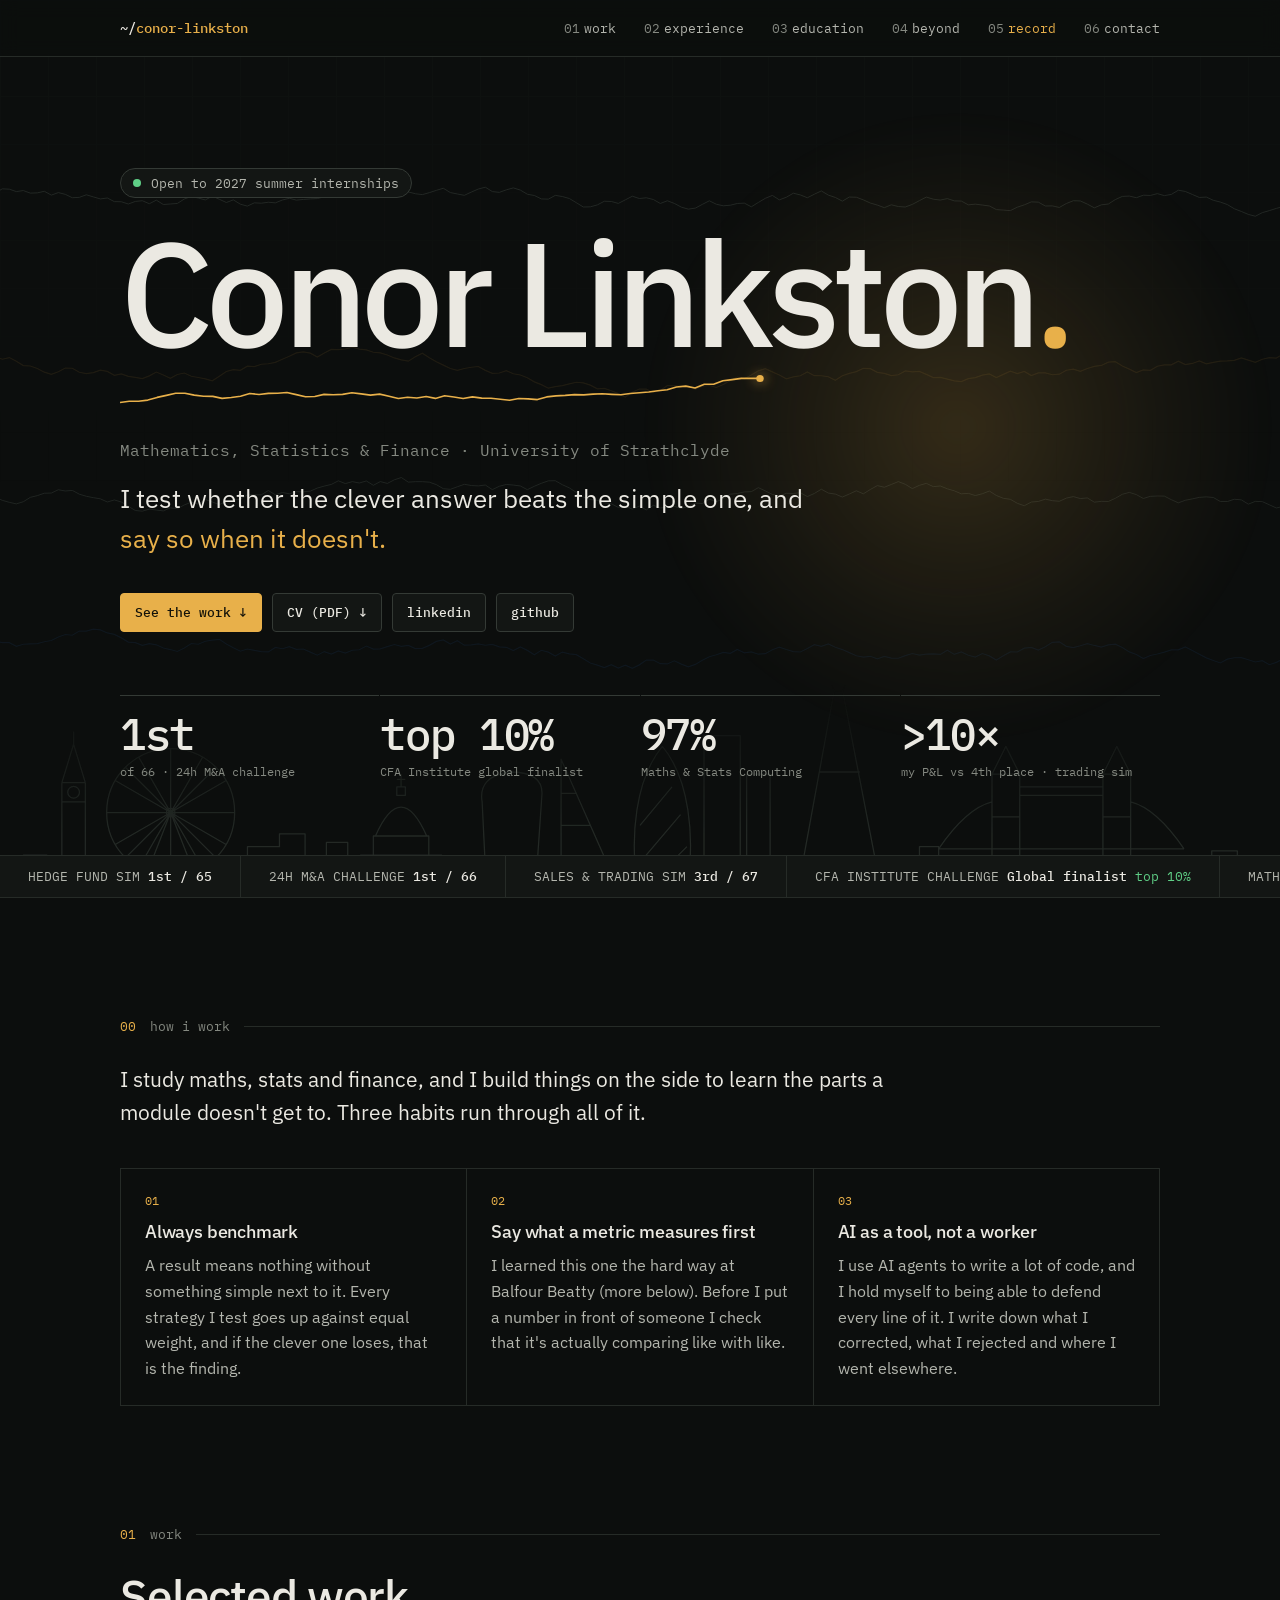
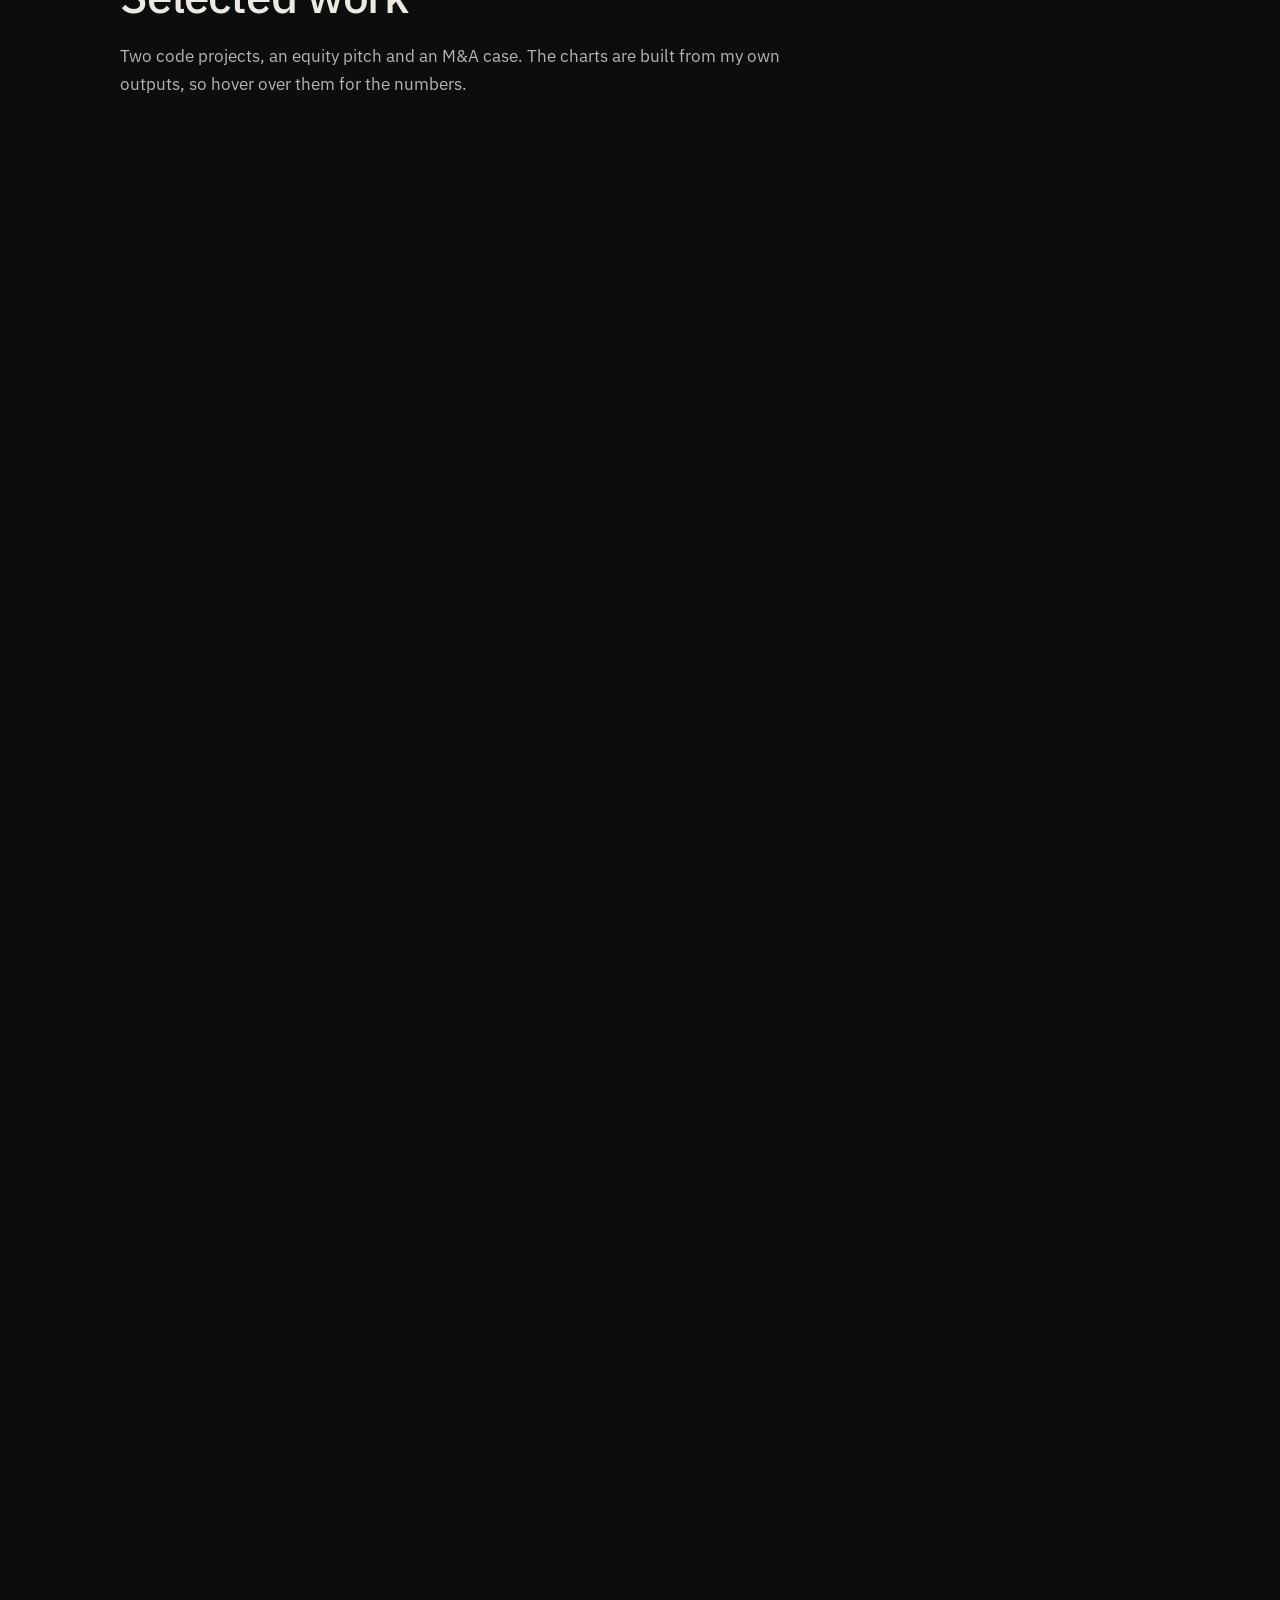
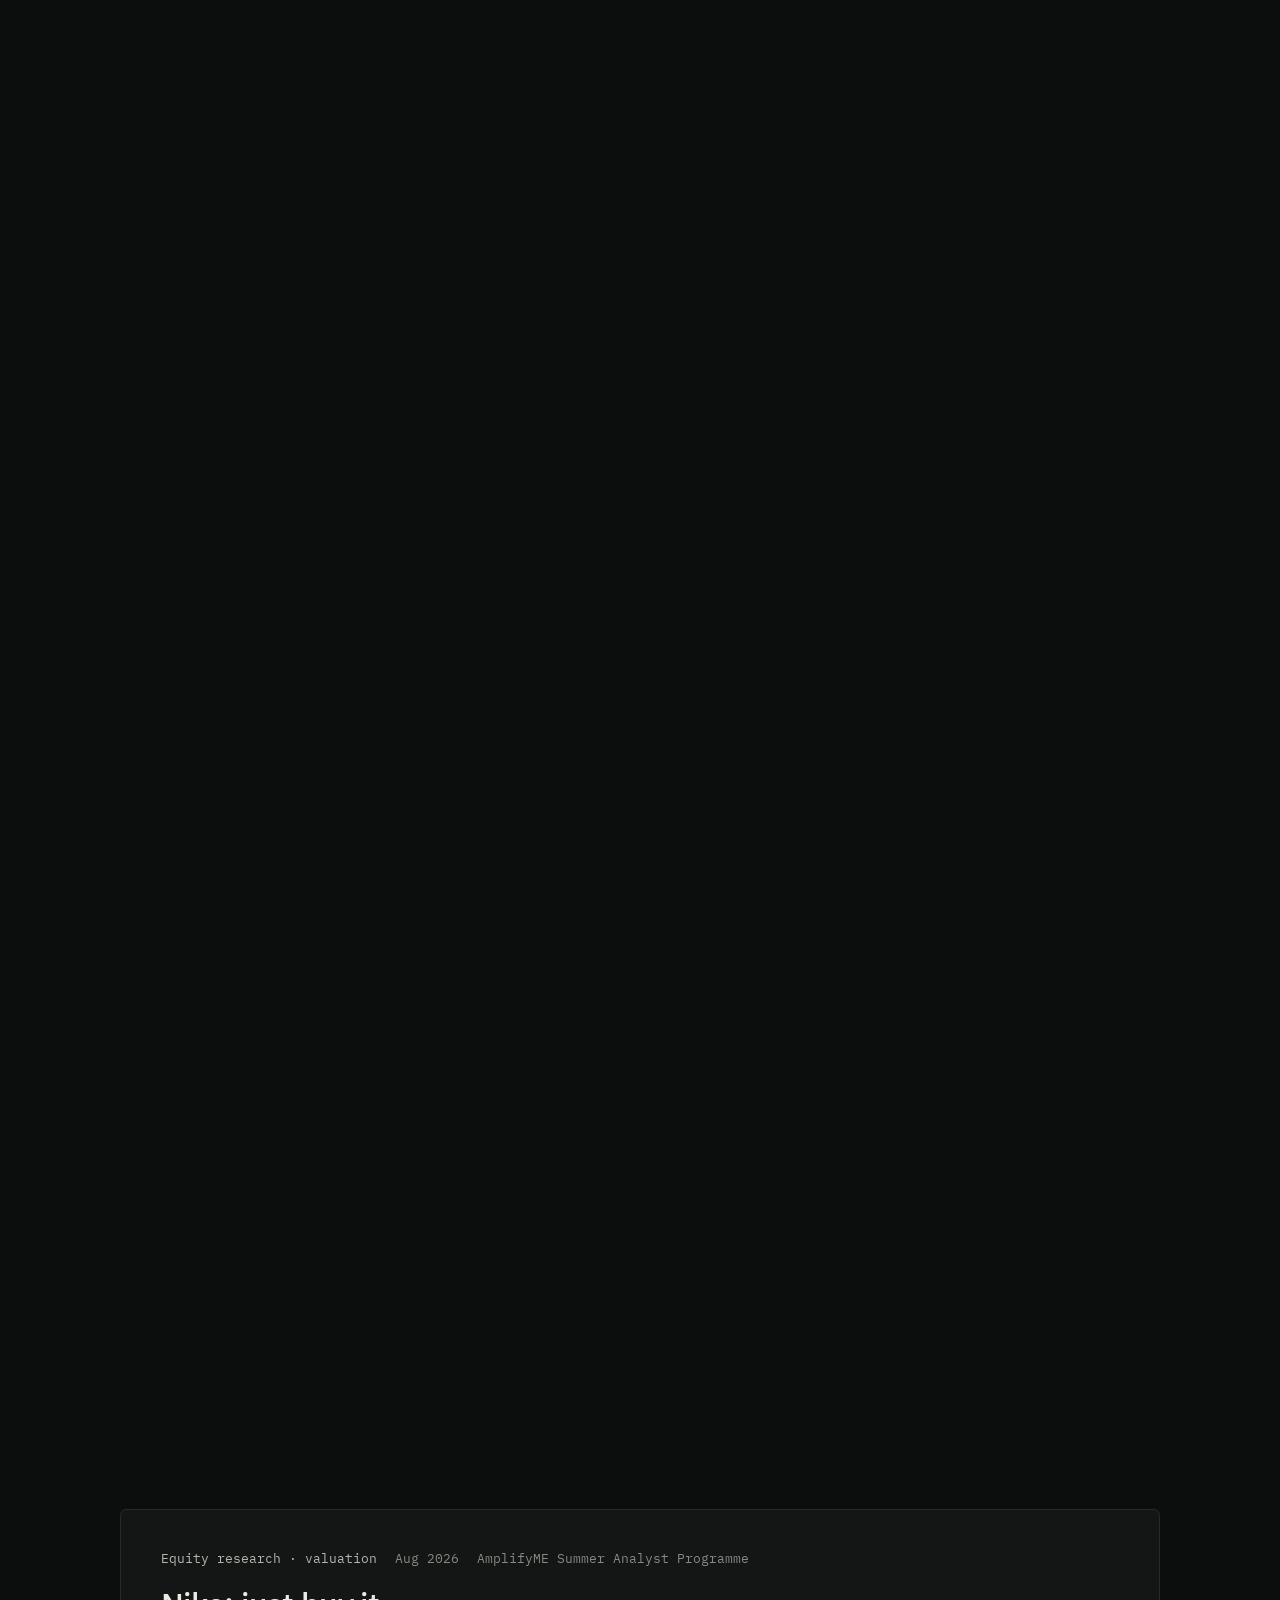
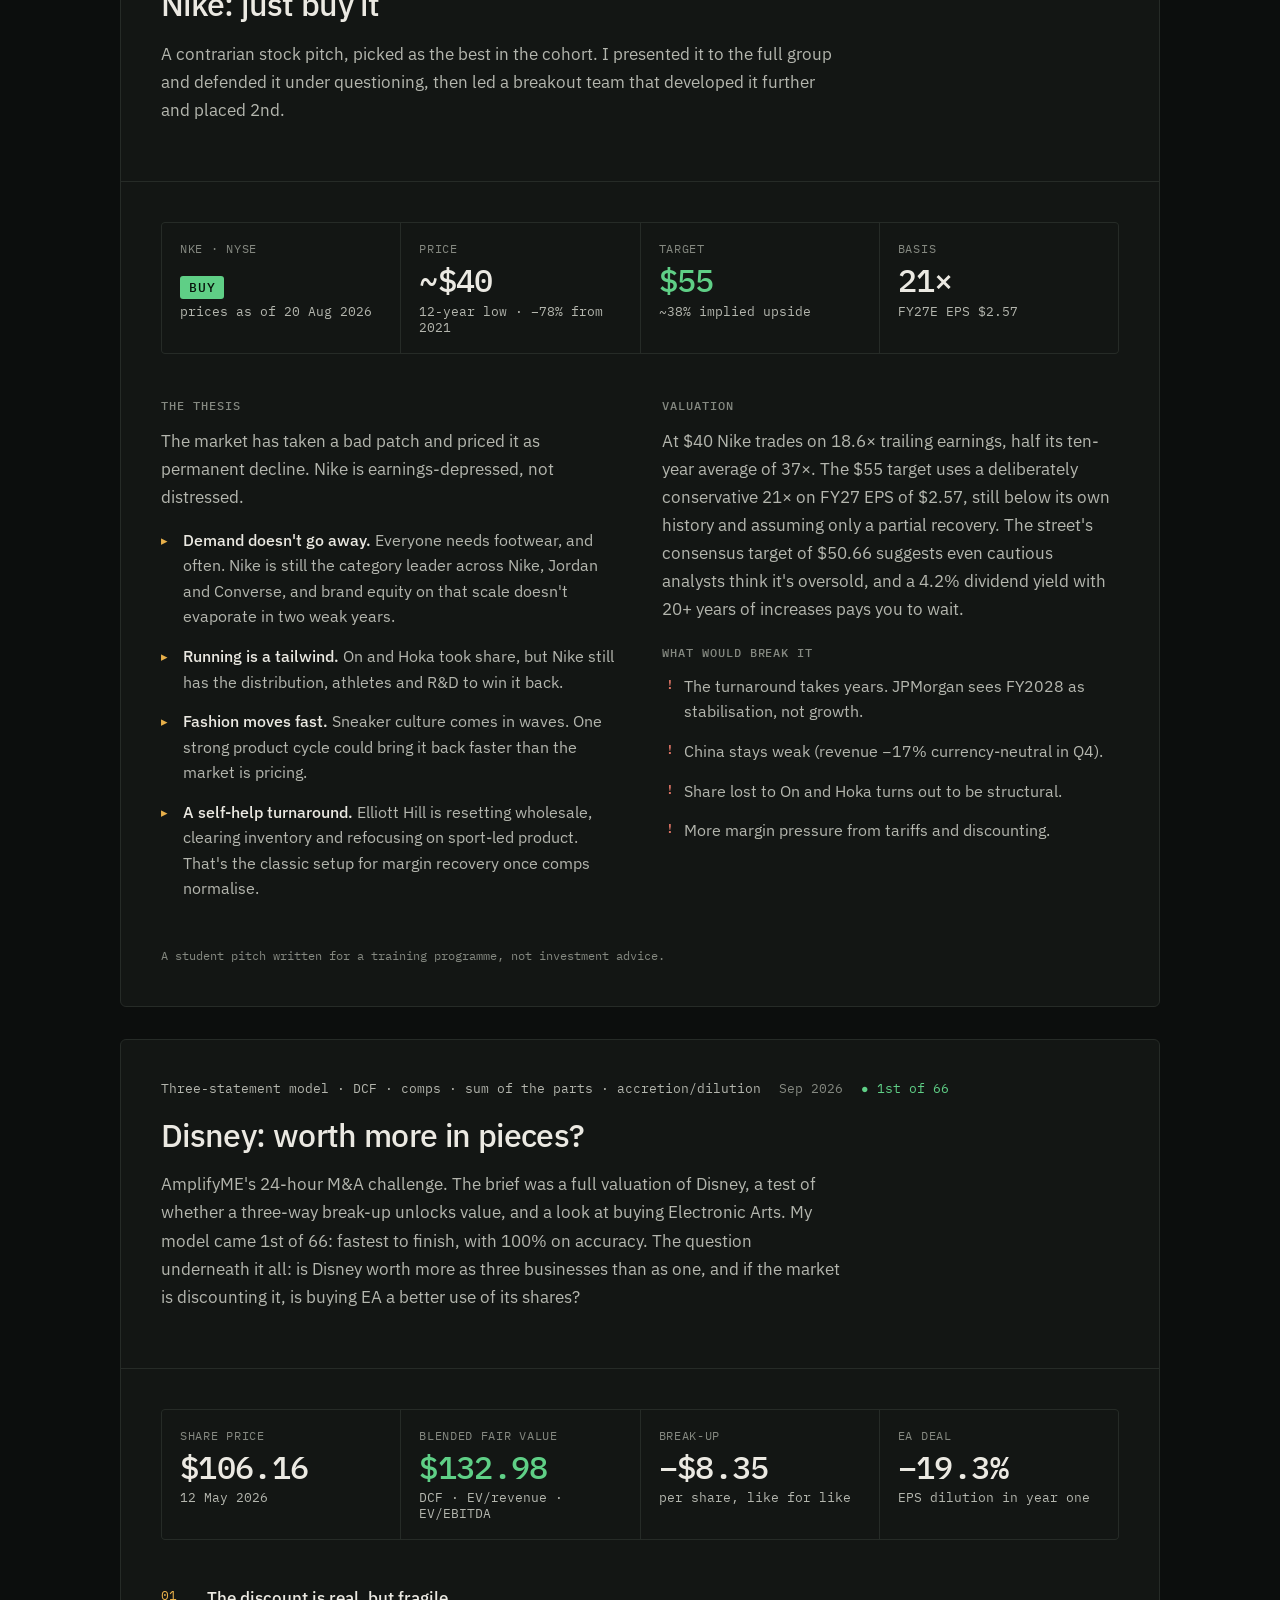
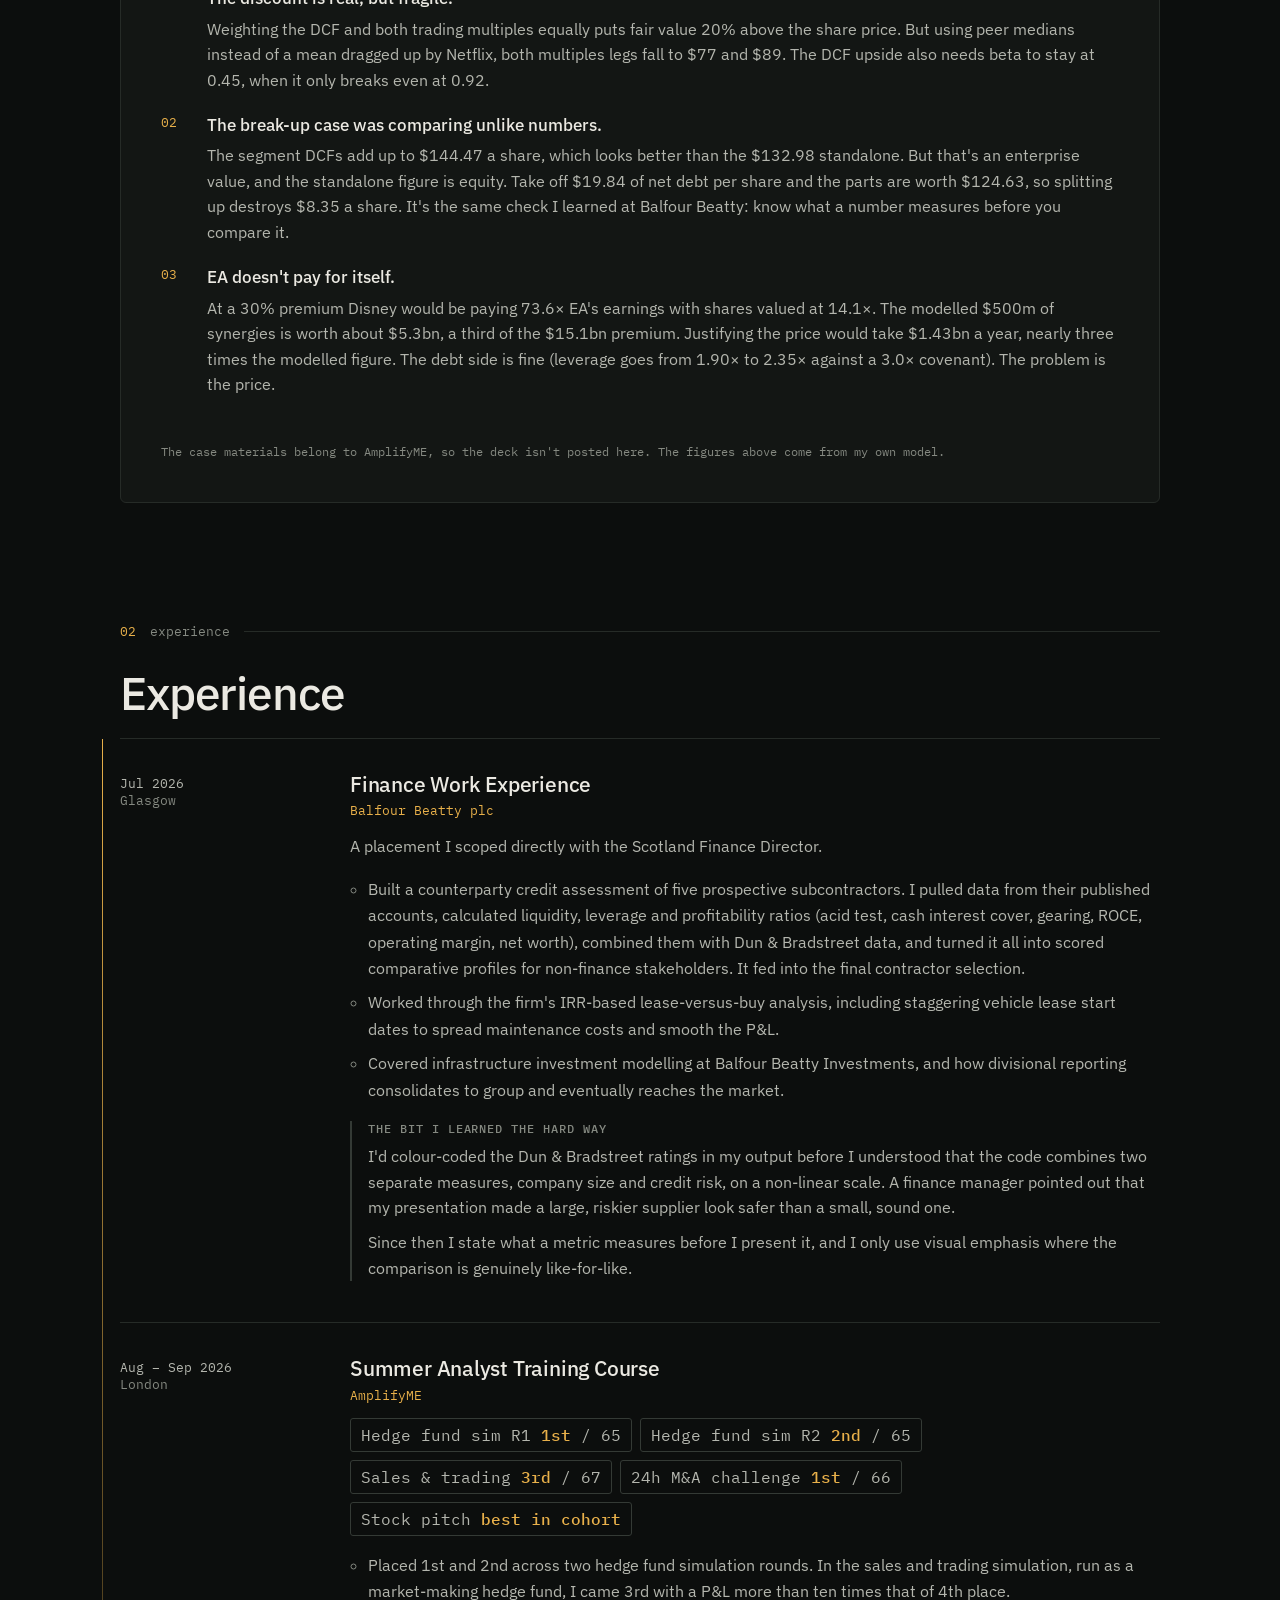
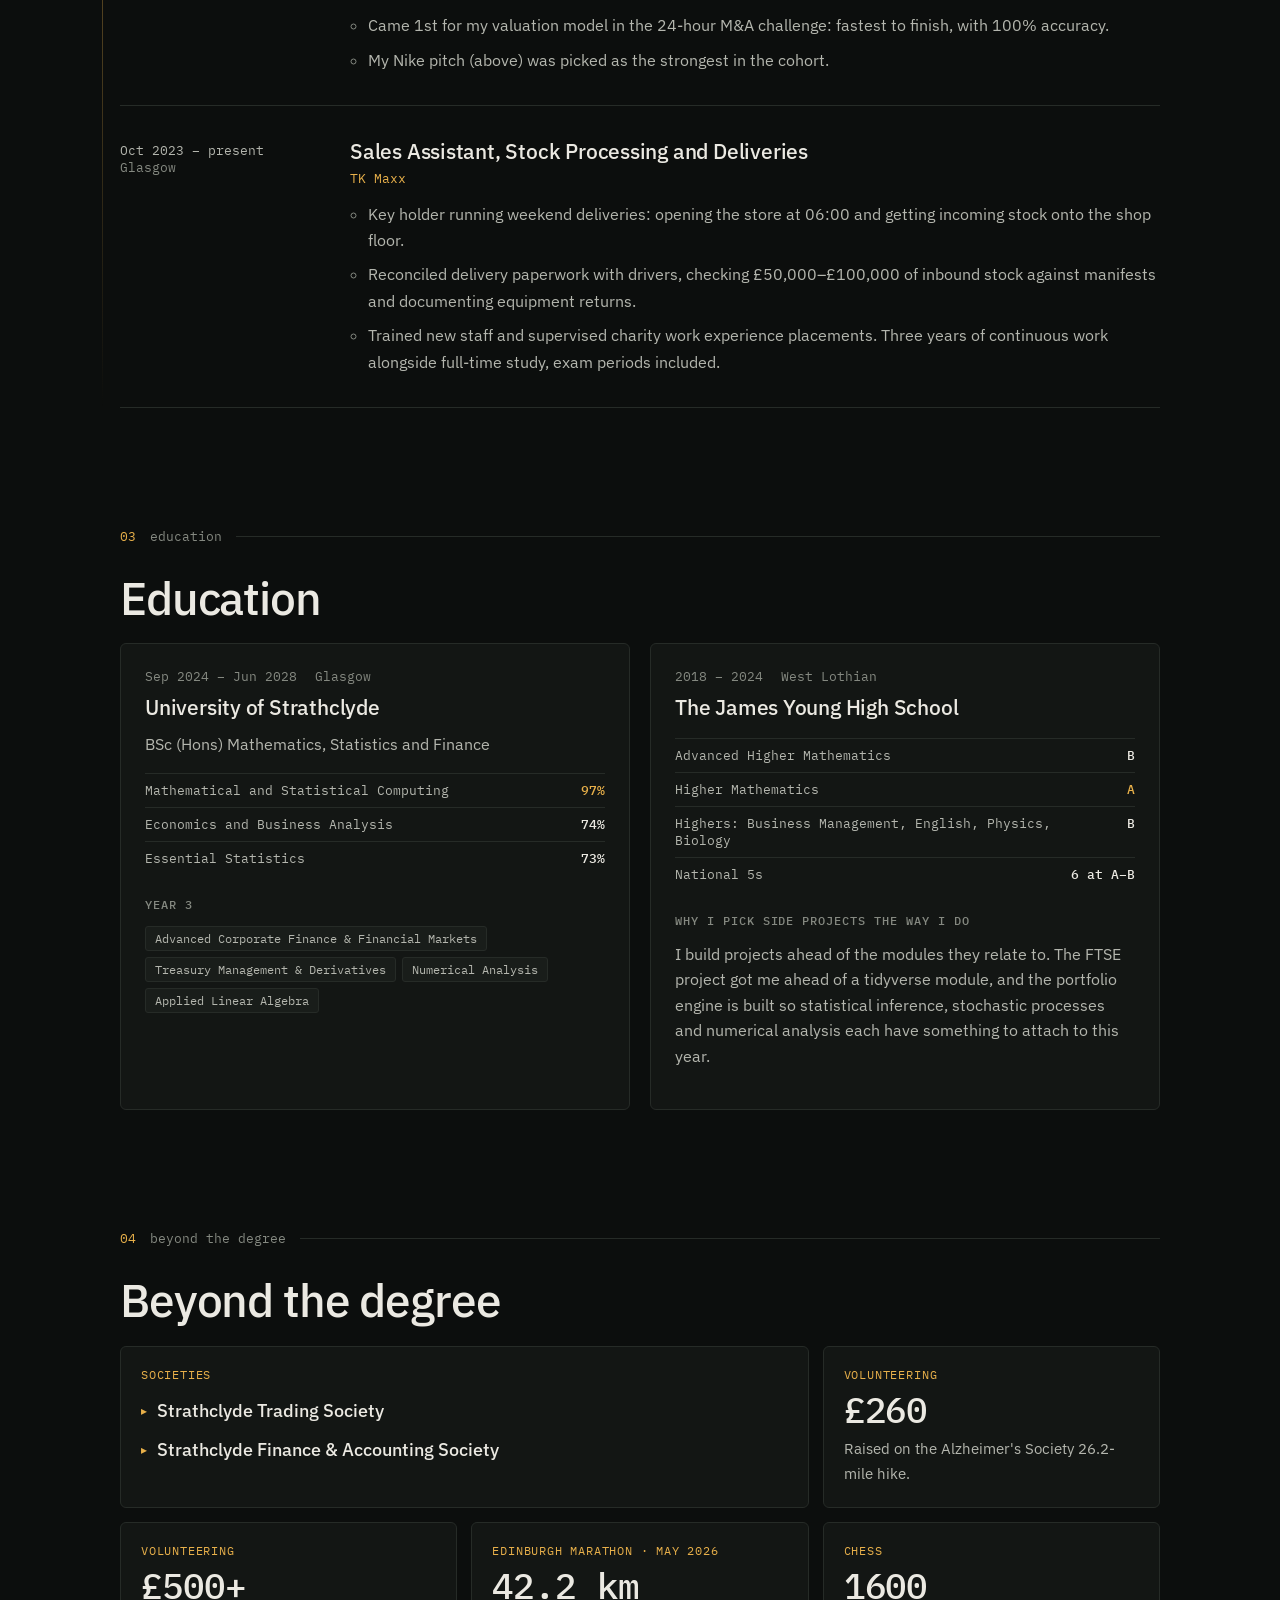
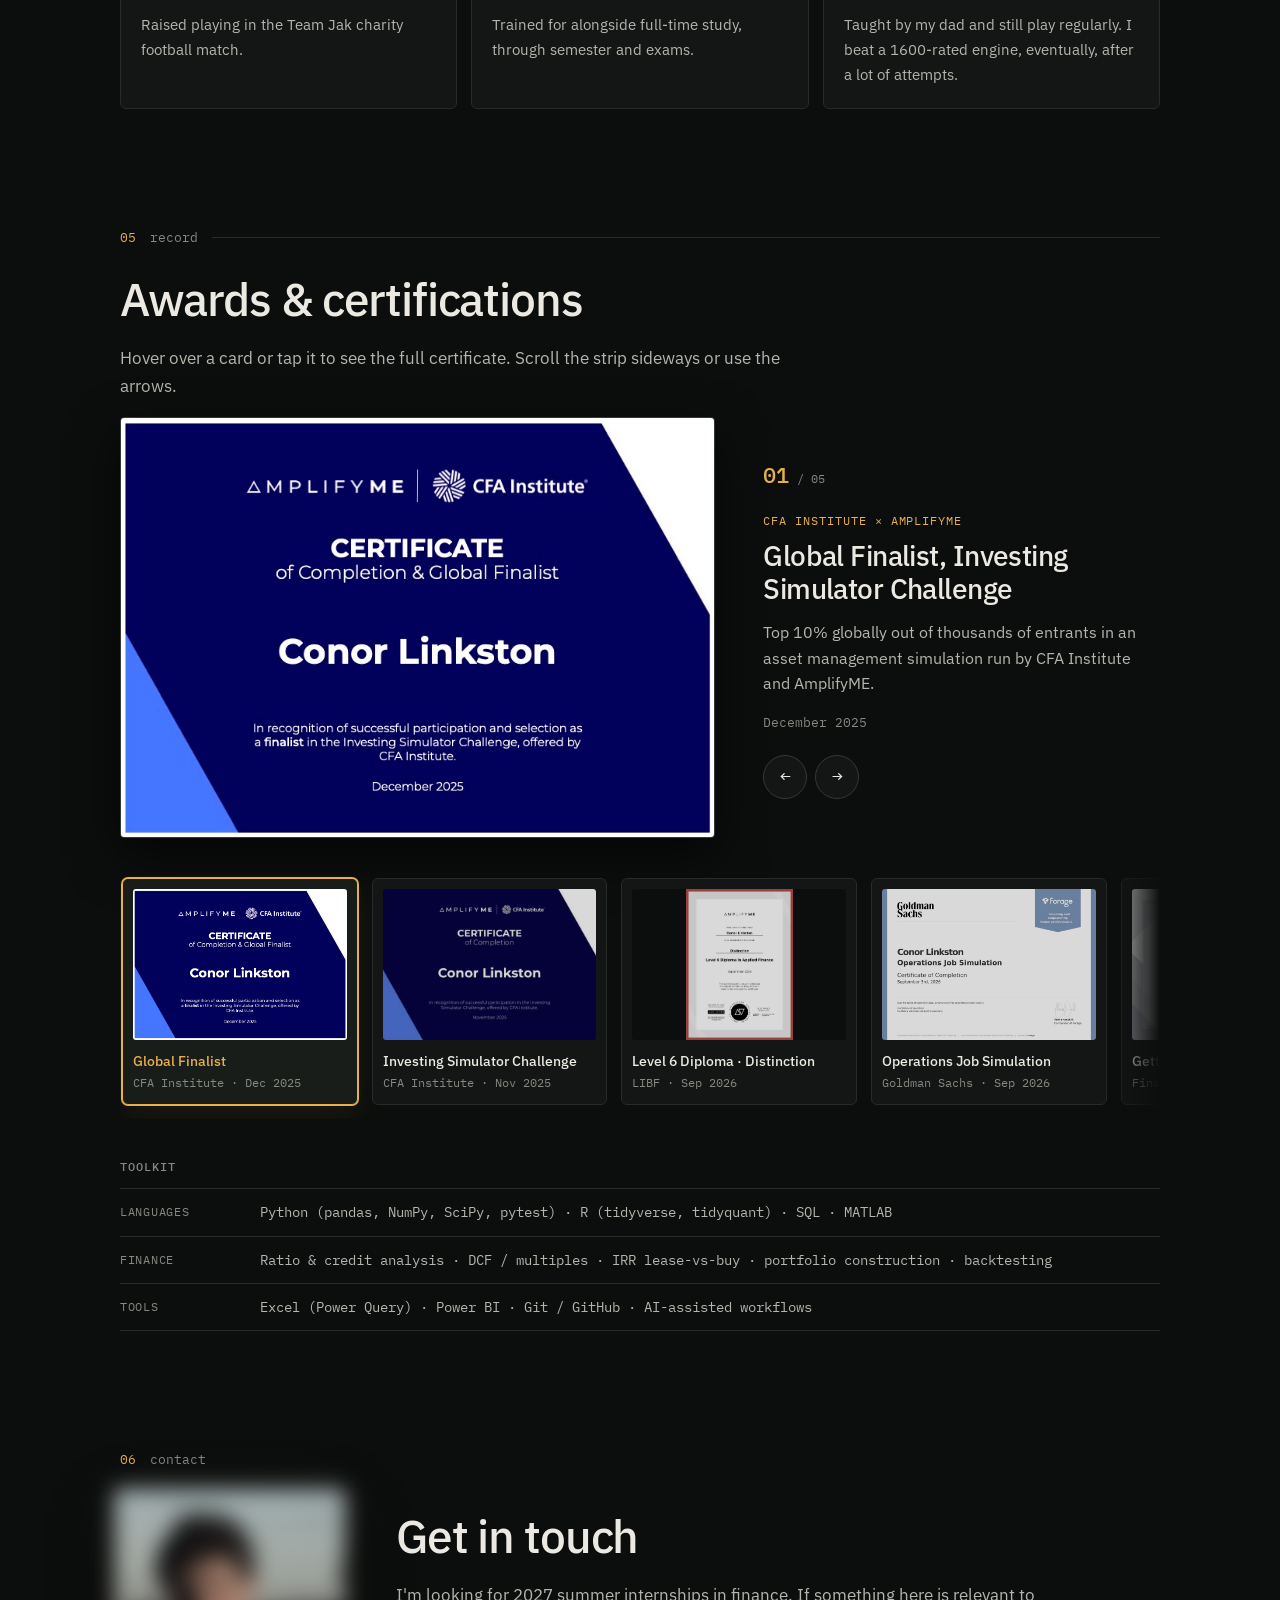
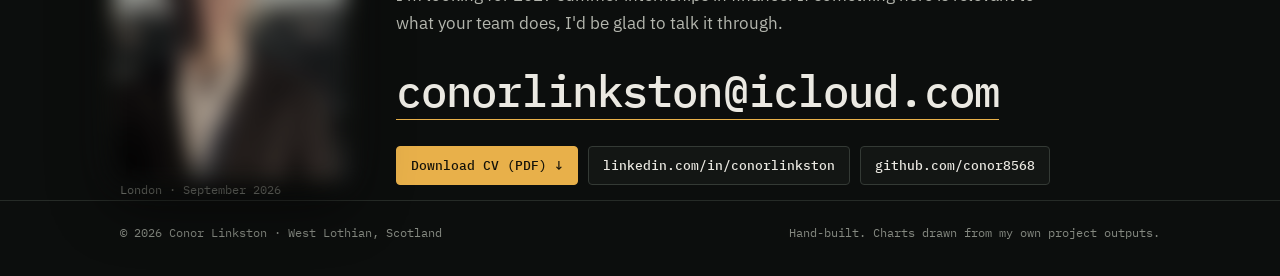
==== index.html @ 65de815a "Remove notes, simplify scroll animations, smooth in-page scrolling, swipeable mobile nav Co-Authored" ====
<!doctype html>
<html lang="en-GB">
<head>
  <meta charset="utf-8">
  <meta name="viewport" content="width=device-width, initial-scale=1">
  <meta name="color-scheme" content="dark">
  <meta name="theme-color" content="#0c0e0d">
  <title>Conor Linkston</title>
  <meta name="description" content="Conor Linkston: Mathematics, Statistics and Finance at the University of Strathclyde. Portfolio construction, equity research and finance work experience.">
  <link rel="canonical" href="https://conorlinkston.com/">
  <meta property="og:type" content="website">
  <meta property="og:title" content="Conor Linkston">
  <meta property="og:description" content="Maths, Statistics and Finance at Strathclyde. Portfolio construction, equity research and honest backtests.">
  <meta property="og:image" content="https://conorlinkston.com/assets/og.png">
  <meta property="og:url" content="https://conorlinkston.com/">
  <meta name="twitter:card" content="summary_large_image">
  <link rel="icon" href="data:image/svg+xml,%3Csvg xmlns='http://www.w3.org/2000/svg' viewBox='0 0 32 32'%3E%3Crect width='32' height='32' rx='4' fill='%230c0e0d'/%3E%3Ctext x='5' y='23' font-family='monospace' font-size='18' fill='%23e8b04a'%3Ecl%3C/text%3E%3C/svg%3E">
  <link rel="preconnect" href="https://fonts.googleapis.com">
  <link rel="preconnect" href="https://fonts.gstatic.com" crossorigin>
  <link href="https://fonts.googleapis.com/css2?family=IBM+Plex+Mono:wght@400;500&family=IBM+Plex+Sans:wght@400;500&display=swap" rel="stylesheet">
  <link rel="stylesheet" href="assets/style.css">
</head>
<body>
<a class="skip" href="#main">Skip to content</a>
<div class="backdrop" aria-hidden="true">
  <canvas id="market"></canvas>
  <svg class="skyline" viewBox="0 0 1200 210" preserveAspectRatio="xMidYMax slice">
    <g fill="none" stroke="currentColor" stroke-width="1.2" stroke-linejoin="round" vector-effect="non-scaling-stroke">
      <!-- low buildings, left -->
      <path d="M0 200 V178 H22 V168 H44 V184 H58 V172"/>
      <!-- Elizabeth Tower -->
      <path d="M58 200 V100 H80 V200 M58 100 L69 64 L80 100 M69 64 V52 M58 118 H80"/><circle cx="69" cy="109" r="5.5"/>
      <!-- London Eye -->
      <circle cx="160" cy="128" r="60"/><circle cx="160" cy="128" r="4"/>
      <path d="M160 68 V188 M100 128 H220 M118 86 L202 170 M202 86 L118 170 M130 76 L190 180 M190 76 L130 180 M108 98 L212 158 M212 98 L108 158 M160 128 L132 200 M160 128 L188 200"/>
      <!-- mid buildings -->
      <path d="M232 200 V160 H262 V148 H286 V170 H306 V156 H326 V200"/>
      <!-- St Paul's -->
      <path d="M338 200 V168 H414 V200 M350 168 V150 H402 V168 M352 150 Q376 96 400 150 M372 112 H380 V104 H372 Z M376 104 V92 M372 97 H380"/>
      <!-- Walkie-Talkie -->
      <path d="M456 200 L452 118 Q448 94 478 90 Q510 90 508 112 L502 200"/>
      <!-- Cheesegrater -->
      <path d="M526 200 V78 L580 200 M526 110 L541 110 M526 140 L554 140 M526 170 L567 170"/>
      <!-- Gherkin -->
      <path d="M598 200 C590 150 596 96 621 66 C646 96 652 150 644 200 M604 170 L638 130 M600 140 L630 104 M608 196 L644 160"/>
      <!-- 22 Bishopsgate + towers -->
      <path d="M660 200 V56 H694 V200 M700 200 V92 H722 V200"/>
      <!-- The Shard -->
      <path d="M748 200 L782 14 L790 14 L826 200 M782 14 L778 4 M790 14 L795 2 M768 90 L806 90"/>
      <!-- low buildings -->
      <path d="M836 200 V172 H862 V160 H880 V200"/>
      <!-- Tower Bridge -->
      <path d="M880 162 H1110 M930 200 V92 H956 V200 M930 92 L943 66 L956 92 M1034 200 V92 H1060 V200 M1034 92 L1047 66 L1060 92 M956 104 H1034 M956 112 H1034 M880 162 Q906 124 930 118 M1060 118 Q1084 124 1110 162 M930 132 H956 M1034 132 H1060"/>
      <!-- low buildings, right -->
      <path d="M1110 200 V176 H1136 V164 H1160 V182 H1182 V170 H1200"/>
      <path d="M0 200 H1200"/>
    </g>
  </svg>
</div>

<header class="bar">
  <div class="wrap">
    <a class="brand" href="#top">~/<span>conor</span><span class="full">-linkston</span></a>
    <nav aria-label="Sections">
      <a href="#work"><b>01</b>work</a>
      <a href="#experience"><b>02</b>experience</a>
      <a href="#education"><b>03</b>education</a>
      <a href="#beyond"><b>04</b>beyond</a>
      <a href="#record"><b>05</b>record</a>
      <a href="#contact"><b>06</b>contact</a>
    </nav>
  </div>
</header>

<main id="main">

<!-- ============================ HERO ============================ -->
<section class="hero" id="top">
  <div class="glow" aria-hidden="true"></div>
  <div class="wrap hero-inner">
    <p class="avail"><i aria-hidden="true"></i>Open to 2027 summer internships</p>
    <h1 class="hero-name" aria-label="Conor Linkston">
      <span class="decode" data-text="Conor" aria-hidden="true">Conor</span>
      <span class="decode" data-text="Linkston" aria-hidden="true">Linkston</span><span class="dot" aria-hidden="true">.</span>
    </h1>
    <svg class="spark" viewBox="0 0 600 40" preserveAspectRatio="none" aria-hidden="true"><path id="spark-path" d=""/><circle id="spark-dot" r="3.5" cx="0" cy="0"/></svg>
    <p class="role"><span class="decode-line" data-text="Mathematics, Statistics & Finance · University of Strathclyde">Mathematics, Statistics &amp; Finance · University of Strathclyde</span></p>
    <p class="lede">I test whether the clever answer beats the simple one, and <em>say so when it doesn't.</em></p>
    <div class="links">
      <a class="btn primary" href="#work">See the work ↓</a>
      <a class="btn" href="assets/Conor_Linkston_CV.pdf" download>CV (PDF) ↓</a>
      <a class="btn" href="https://www.linkedin.com/in/conorlinkston" rel="noopener">linkedin</a>
      <a class="btn" href="https://github.com/conor8568" rel="noopener">github</a>
    </div>
  </div>

  <div class="wrap hero-stats" aria-label="Headline numbers">
    <div><span class="count" data-to="1" data-suffix="st">1st</span><small>of 66 · 24h M&amp;A challenge</small></div>
    <div><span class="count" data-to="10" data-prefix="top " data-suffix="%">top 10%</span><small>CFA Institute global finalist</small></div>
    <div><span class="count" data-to="97" data-suffix="%">97%</span><small>Maths &amp; Stats Computing</small></div>
    <div><span class="count" data-to="10" data-prefix="&gt;" data-suffix="×">&gt;10×</span><small>my P&amp;L vs 4th place · trading sim</small></div>
  </div>
</section>

<div class="ticker" aria-label="Selected results">
  <div class="ticker-track">
    <ul>
      <li>HEDGE FUND SIM <b>1st / 65</b></li>
      <li>24H M&amp;A CHALLENGE <b>1st / 66</b></li>
      <li>SALES &amp; TRADING SIM <b>3rd / 67</b></li>
      <li>CFA INSTITUTE CHALLENGE <b>Global finalist</b> <span class="up">top 10%</span></li>
      <li>MATHS &amp; STATS COMPUTING <b>97%</b></li>
      <li>1/N vs RESAMPLED <b>Sharpe 0.643 / 0.636</b></li>
      <li>NKE <b>BUY</b> <span class="up">▲ $55 target</span></li>
      <li>BEST STOCK PITCH <b>AmplifyME cohort</b></li>
      <li>LIBF LEVEL 6 DIPLOMA <b>Distinction</b></li>
    </ul>
    <ul aria-hidden="true">
      <li>HEDGE FUND SIM <b>1st / 65</b></li>
      <li>24H M&amp;A CHALLENGE <b>1st / 66</b></li>
      <li>SALES &amp; TRADING SIM <b>3rd / 67</b></li>
      <li>CFA INSTITUTE CHALLENGE <b>Global finalist</b> <span class="up">top 10%</span></li>
      <li>MATHS &amp; STATS COMPUTING <b>97%</b></li>
      <li>1/N vs RESAMPLED <b>Sharpe 0.643 / 0.636</b></li>
      <li>NKE <b>BUY</b> <span class="up">▲ $55 target</span></li>
      <li>BEST STOCK PITCH <b>AmplifyME cohort</b></li>
      <li>LIBF LEVEL 6 DIPLOMA <b>Distinction</b></li>
    </ul>
  </div>
</div>

<!-- ============================ HOW I WORK ============================ -->
<section class="block">
  <div class="wrap">
    <p class="label reveal"><b>00</b> how i work</p>
    <p class="big reveal" style="max-width:38em">
      I study maths, stats and finance, and I build things on the side to learn the parts a module
      doesn't get to. Three habits run through all of it.
    </p>
    <div class="principles reveal">
      <div>
        <span class="n">01</span>
        <h3>Always benchmark</h3>
        <p>A result means nothing without something simple next to it. Every strategy I test goes up against equal weight, and if the clever one loses, that is the finding.</p>
      </div>
      <div>
        <span class="n">02</span>
        <h3>Say what a metric measures first</h3>
        <p>I learned this one the hard way at Balfour Beatty (more below). Before I put a number in front of someone I check that it's actually comparing like with like.</p>
      </div>
      <div>
        <span class="n">03</span>
        <h3>AI as a tool, not a worker</h3>
        <p>I use AI agents to write a lot of code, and I hold myself to being able to defend every line of it. I write down what I corrected, what I rejected and where I went elsewhere.</p>
      </div>
    </div>
  </div>
</section>

<!-- ============================ WORK ============================ -->
<section class="block" id="work">
  <div class="wrap">
    <p class="label reveal"><b>01</b> work</p>
    <h2 class="reveal">Selected work</h2>
    <p class="prose reveal">Two code projects, an equity pitch and an M&amp;A case. The charts are built from my own outputs, so hover over them for the numbers.</p>

    <!-- ---------- PROJECT 1 ---------- -->
    <article class="project reveal" aria-labelledby="p1">
      <div class="project-head">
        <div class="meta">
          <span class="tag">Python · pandas · NumPy · SciPy · pytest</span>
          <span>2026</span>
          <span class="status">Phase 1 complete</span>
        </div>
        <h3 class="title" id="p1">Robust Portfolio Optimisation Engine</h3>
        <p class="prose">
          Mean-variance optimisation is an error maximiser. It takes noisy estimates, trusts them completely,
          and bets heavily on whatever looked best last year. I built a walk-forward backtester to measure
          how much that actually costs, then tested two of the textbook fixes against each other on identical inputs.
          It grew out of my second-year essay on Michaud's resampled efficiency as an answer to Markowitz.
        </p>
      </div>

      <div class="project-body">
        <dl class="spec">
          <div><dt>Universe</dt><dd>7 ETFs · equity, bonds, gold, property</dd></div>
          <div><dt>Period</dt><dd>2005–2026 · 5,430 days</dd></div>
          <div><dt>Lookback</dt><dd>252 days</dd></div>
          <div><dt>Rebalance</dt><dd>monthly</dd></div>
          <div><dt>Costs</dt><dd>10 bps turnover</dd></div>
          <div><dt>Evaluation</dt><dd>walk-forward, out of sample</dd></div>
        </dl>

        <ol class="pipeline" aria-label="How the pipeline fits together">
          <li><b>Price data</b><span>data/</span></li>
          <li><b>Estimate inputs</b><span>estimation/</span></li>
          <li><b>Choose weights</b><span>optimisation/</span></li>
          <li><b>Backtest honestly</b><span>backtest/</span></li>
          <li><b>Compare to benchmark</b><span>benchmarks/</span></li>
          <li class="later"><b>AI market views</b><span>phase 3</span></li>
        </ol>

        <p class="callout">
          Markowitz loses to equal weight, and not narrowly.
          <small>It earns less while taking more risk: 18.4% volatility against 13.1%. That's the opposite of what a method built to optimise risk is supposed to do. It also traded 349% a year to get there.</small>
        </p>

        <div class="table-wrap">
          <table>
            <caption>Out of sample, net of costs · reproduce with <code>python3 scripts/run_backtest.py</code></caption>
            <thead><tr><th scope="col">strategy</th><th scope="col">ann. return</th><th scope="col">ann. vol</th><th scope="col">Sharpe</th><th scope="col">max DD</th><th scope="col">turnover</th></tr></thead>
            <tbody>
              <tr class="bench"><td>Equal weight (1/N)</td><td>7.86%</td><td>13.10%</td><td>0.643</td><td>−36.7%</td><td class="win">2.4%</td></tr>
              <tr><td>Markowitz (λ=3)</td><td>7.44%</td><td>18.36%</td><td>0.483</td><td>−31.7%</td><td>349%</td></tr>
              <tr><td>Markowitz + Ledoit-Wolf</td><td>7.44%</td><td>18.36%</td><td>0.483</td><td>−31.6%</td><td>348%</td></tr>
              <tr class="hl"><td>Markowitz + resampling</td><td class="win">8.28%</td><td>14.07%</td><td>0.636</td><td>−29.5%</td><td>220%</td></tr>
              <tr><td>Minimum variance</td><td>3.67%</td><td class="win">5.35%</td><td class="win">0.700</td><td class="win">−19.7%</td><td>30.4%</td></tr>
              <tr><td>Minimum variance + LW</td><td>3.59%</td><td>5.32%</td><td>0.689</td><td>−19.8%</td><td>29.9%</td></tr>
            </tbody>
          </table>
        </div>

        <div class="two">
          <div>
            <h4>Why it loses</h4>
            <ol class="diag">
              <li data-n="01"><b>It isn't diversifying.</b><p>It holds 1.6 of 7 assets on average, with 85% in the biggest one. Every month it picks a favourite, piles in, and changes its mind the next month. That's not a portfolio, it's a sequence of bets.</p></li>
              <li data-n="02"><b>Costs aren't the cause.</b><p>With costs switched off it still loses (0.502 vs 0.643). The decisions are bad, not just expensive.</p></li>
              <li data-n="03"><b>The expected returns carry no signal.</b><p>In a typical window, not even the best-looking asset has a mean return distinguishable from zero (median largest |t| = 1.79, against 1.96). The covariance matrix is fine. The problem is μ.</p></li>
            </ol>
          </div>
          <figure class="chart-card">
            <figcaption><span class="ct">Which fix works</span><span class="cs">assets held above 1% weight, of 7</span></figcaption>
            <div style="position:relative"><ul class="hbars" id="concentration" style="--lab:170px;--lab-sm:130px"></ul></div>
            <p class="prose" style="font-size:14.5px;margin:14px 0 0">
              Shrinkage is a correct implementation of a tool aimed at a problem this project doesn't have. It chose a median intensity of 0.055 and changed nothing.
              Resampling goes after μ, and the optimiser goes from making one bet to holding a real portfolio.
            </p>
          </figure>
        </div>

        <div class="two">
          <figure class="chart-card">
            <figcaption><span class="ct">The risk-aversion sweep</span><span class="cs">Markowitz Sharpe by λ</span></figcaption>
            <div class="chart" id="sweep"></div>
          </figure>
          <div>
            <h4>Not reporting the best row</h4>
            <p class="prose">
              λ is the one number in the strategy I <strong>choose</strong> rather than estimate, so it's the easiest place to
              fit the model to its own test set. I fixed λ=3 from the literature before running anything, then published the whole curve instead of the best result.
            </p>
            <p class="prose">
              Performance improves the more the optimiser ignores its own return forecasts, steadily from λ=1 to λ=50.
              One lucky value would be suspicious. A trend across a 50-fold range is a property of the data, and it points to the same conclusion as the diagnostics.
            </p>
          </div>
        </div>

        <div>
          <h4>What I got wrong along the way</h4>
          <ul class="lessons">
            <li><b>The off-by-one</b>One character, <code>:t</code> against <code>:t+1</code>, separates a valid backtest from a fantasy. Nothing in the output would look wrong.</li>
            <li><b>Forward-fill vs backfill</b><code>ffill()</code> and <code>bfill()</code> are one character apart, and one of them is lookahead bias with no visible symptom. There's now a test for it.</li>
            <li><b>A test that couldn't fail</b>My first engine test passed because the rule meant to churn the portfolio never churned. Next time the test gets written before the engine.</li>
          </ul>
          <blockquote class="pull" style="margin-top:24px">
            The dangerous errors here aren't the ones that crash. They're the ones that produce a plausible number.
            <cite>findings.md, §12</cite>
          </blockquote>
        </div>

        <div class="caveat">
          <h4>Caveats, stated up front</h4>
          <p>Resampling still doesn't beat 1/N. 0.636 against 0.643 is a tie at best, and 1/N gets there trading 2.4% a year instead of 220%. Minimum variance tops the Sharpe column by hiding 88% in bonds during an exceptional run for bonds. Next up: regime awareness (Phase 2), then LLM-generated views into Black-Litterman (Phase 3), evaluated out of sample like everything else. I've written my prediction for Phase 3 down in advance: it helps, but by less than resampling did.</p>
        </div>
      </div>

      <div class="project-foot">
        <a class="btn" href="https://github.com/conor8568/robust-portfolio-optimisation" rel="noopener">Repository →</a>
        <a class="btn" href="https://github.com/conor8568/robust-portfolio-optimisation/blob/main/docs/findings.md" rel="noopener">Research log</a>
        <a class="btn" href="https://github.com/conor8568/robust-portfolio-optimisation/blob/main/docs/ai-methodology.md" rel="noopener">How I used AI</a>
      </div>
    </article>

    <!-- ---------- PROJECT 2 ---------- -->
    <article class="project reveal" aria-labelledby="p2">
      <div class="project-head">
        <div class="meta">
          <span class="tag">R · tidyverse · tidyquant · quadprog · SQL</span>
          <span>2025</span>
          <span class="status wip">v2 in progress</span>
        </div>
        <h3 class="title" id="p2">FTSE 100 Risk &amp; Portfolio Analysis</h3>
        <p class="prose">
          My first proper project, built in R to get ahead of a tidyverse module. Ten years of FTSE 100 data
          (2015–2025), twelve large caps, and two simple long-only portfolios measured against the index.
          I picked the period on purpose: it covers QE-era low rates, the COVID shock, and the 2022–24 rate hikes,
          because diversification that only works in calm markets isn't worth much.
        </p>
      </div>

      <div class="project-body">
        <div class="stats">
          <div class="stat"><div class="k">Min variance</div><div class="v up">5.45%</div><div class="s">ann. return · 9.99% vol</div></div>
          <div class="stat"><div class="k">Equal weight</div><div class="v">1.95%</div><div class="s">ann. return · 11.75% vol</div></div>
          <div class="stat"><div class="k">FTSE 100</div><div class="v">1.95%</div><div class="s">ann. return · 12.22% vol</div></div>
          <div class="stat"><div class="k">Sharpe (rf = 0)</div><div class="v">0.53</div><div class="s">vs 0.16 index · 0.16 EW</div></div>
        </div>

        <figure class="chart-card">
          <figcaption><span class="ct">Growth of £1, January 2015 to December 2024</span><span class="cs">monthly log returns, compounded</span></figcaption>
          <ul class="legend">
            <li style="color:var(--s-2)"><i></i><span style="color:var(--text-2)">Minimum variance</span></li>
            <li style="color:var(--s-1)"><i></i><span style="color:var(--text-2)">Equal weight</span></li>
            <li style="color:var(--s-bench)"><i class="dash"></i><span style="color:var(--text-2)">FTSE 100 index</span></li>
          </ul>
          <div class="chart" id="growth"></div>
          <details class="data">
            <summary>View as table</summary>
            <div class="table-wrap">
              <table id="growth-table">
                <thead><tr><th scope="col">month</th><th scope="col">min var</th><th scope="col">equal wt</th><th scope="col">FTSE</th></tr></thead>
                <tbody></tbody>
              </table>
            </div>
          </details>
        </figure>

        <div class="two">
          <figure class="chart-card">
            <figcaption><span class="ct">Where minimum variance put the money</span><span class="cs">long-only weights</span></figcaption>
            <div style="position:relative"><ul class="hbars" id="weights" style="--lab:120px;--lab-sm:100px"></ul></div>
          </figure>
          <div>
            <h4>What it found</h4>
            <p class="prose">
              Minimum variance had lower volatility and shallower drawdowns than the index across every regime.
              It leaned into defensive, steady names like Unilever, LSEG and National Grid and dropped BP, BAT and Vodafone entirely.
            </p>
            <p class="prose">
              The more interesting result was the correlation structure. Stocks that looked diversified in calm markets moved
              together when COVID hit, which is exactly when diversification is supposed to help. <strong>The benefit disappeared when it was needed most.</strong>
            </p>
          </div>
        </div>

        <div class="caveat">
          <h4>What I'd flag now, a year on</h4>
          <p>The minimum variance weights were fitted on the full ten years and then scored on the same ten years. That's in-sample, so the chart above flatters it. Fixing exactly this problem is what the portfolio engine above is built around.</p>
          <p>The index is the ^FTSE price series, so it leaves out the dividends that the adjusted stock prices include. That makes the gap to the index look bigger than it really is.</p>
          <p>v2, currently on a branch, moves the pipeline into a SQLite database with a proper schema and adds an Excel Power Query version of the analysis.</p>
        </div>
      </div>

      <div class="project-foot">
        <a class="btn" href="https://github.com/conor8568/ftse-portfolio-analysis" rel="noopener">Repository →</a>
      </div>
    </article>

    <!-- ---------- PROJECT 3 ---------- -->
    <article class="project reveal" aria-labelledby="p3">
      <div class="project-head">
        <div class="meta">
          <span class="tag">Equity research · valuation</span>
          <span>Aug 2026</span>
          <span>AmplifyME Summer Analyst Programme</span>
        </div>
        <h3 class="title" id="p3">Nike: just buy it</h3>
        <p class="prose">
          A contrarian stock pitch, picked as the best in the cohort. I presented it to the full group and defended it under questioning,
          then led a breakout team that developed it further and placed 2nd.
        </p>
      </div>

      <div class="project-body">
        <div class="stats">
          <div class="stat"><div class="k">NKE · NYSE</div><div class="v"><span class="rating"><span class="buy">BUY</span></span></div><div class="s">prices as of 20 Aug 2026</div></div>
          <div class="stat"><div class="k">Price</div><div class="v">~$40</div><div class="s">12-year low · −78% from 2021</div></div>
          <div class="stat"><div class="k">Target</div><div class="v up">$55</div><div class="s">~38% implied upside</div></div>
          <div class="stat"><div class="k">Basis</div><div class="v">21×</div><div class="s">FY27E EPS $2.57</div></div>
        </div>

        <div class="two">
          <div>
            <h4>The thesis</h4>
            <p class="prose">The market has taken a bad patch and priced it as permanent decline. Nike is earnings-depressed, not distressed.</p>
            <ul class="thesis">
              <li><b>Demand doesn't go away.</b> Everyone needs footwear, and often. Nike is still the category leader across Nike, Jordan and Converse, and brand equity on that scale doesn't evaporate in two weak years.</li>
              <li><b>Running is a tailwind.</b> On and Hoka took share, but Nike still has the distribution, athletes and R&amp;D to win it back.</li>
              <li><b>Fashion moves fast.</b> Sneaker culture comes in waves. One strong product cycle could bring it back faster than the market is pricing.</li>
              <li><b>A self-help turnaround.</b> Elliott Hill is resetting wholesale, clearing inventory and refocusing on sport-led product. That's the classic setup for margin recovery once comps normalise.</li>
            </ul>
          </div>
          <div>
            <h4>Valuation</h4>
            <p class="prose">
              At $40 Nike trades on 18.6× trailing earnings, half its ten-year average of 37×. The $55 target uses a deliberately
              conservative 21× on FY27 EPS of $2.57, still below its own history and assuming only a partial recovery.
              The street's consensus target of $50.66 suggests even cautious analysts think it's oversold, and a 4.2% dividend
              yield with 20+ years of increases pays you to wait.
            </p>
            <h4 style="margin-top:22px">What would break it</h4>
            <ul class="thesis risks">
              <li>The turnaround takes years. JPMorgan sees FY2028 as stabilisation, not growth.</li>
              <li>China stays weak (revenue −17% currency-neutral in Q4).</li>
              <li>Share lost to On and Hoka turns out to be structural.</li>
              <li>More margin pressure from tariffs and discounting.</li>
            </ul>
          </div>
        </div>
        <p class="muted mono" style="font-size:12px;margin:0">A student pitch written for a training programme, not investment advice.</p>
      </div>
    </article>

    <!-- ---------- PROJECT 4 ---------- -->
    <article class="project reveal" aria-labelledby="p4">
      <div class="project-head">
        <div class="meta">
          <span class="tag">Three-statement model · DCF · comps · sum of the parts · accretion/dilution</span>
          <span>Sep 2026</span>
          <span class="status">1st of 66</span>
        </div>
        <h3 class="title" id="p4">Disney: worth more in pieces?</h3>
        <p class="prose">
          AmplifyME's 24-hour M&amp;A challenge. The brief was a full valuation of Disney, a test of whether a three-way
          break-up unlocks value, and a look at buying Electronic Arts. My model came 1st of 66: fastest to finish, with 100% on accuracy.
          The question underneath it all: is Disney worth more as three businesses than as one, and if the market is discounting it,
          is buying EA a better use of its shares?
        </p>
      </div>

      <div class="project-body">
        <div class="stats">
          <div class="stat"><div class="k">Share price</div><div class="v">$106.16</div><div class="s">12 May 2026</div></div>
          <div class="stat"><div class="k">Blended fair value</div><div class="v up">$132.98</div><div class="s">DCF · EV/revenue · EV/EBITDA</div></div>
          <div class="stat"><div class="k">Break-up</div><div class="v">−$8.35</div><div class="s">per share, like for like</div></div>
          <div class="stat"><div class="k">EA deal</div><div class="v">−19.3%</div><div class="s">EPS dilution in year one</div></div>
        </div>

        <ol class="diag">
          <li data-n="01"><b>The discount is real, but fragile.</b><p>Weighting the DCF and both trading multiples equally puts fair value 20% above the share price. But using peer medians instead of a mean dragged up by Netflix, both multiples legs fall to $77 and $89. The DCF upside also needs beta to stay at 0.45, when it only breaks even at 0.92.</p></li>
          <li data-n="02"><b>The break-up case was comparing unlike numbers.</b><p>The segment DCFs add up to $144.47 a share, which looks better than the $132.98 standalone. But that's an enterprise value, and the standalone figure is equity. Take off $19.84 of net debt per share and the parts are worth $124.63, so splitting up destroys $8.35 a share. It's the same check I learned at Balfour Beatty: know what a number measures before you compare it.</p></li>
          <li data-n="03"><b>EA doesn't pay for itself.</b><p>At a 30% premium Disney would be paying 73.6× EA's earnings with shares valued at 14.1×. The modelled $500m of synergies is worth about $5.3bn, a third of the $15.1bn premium. Justifying the price would take $1.43bn a year, nearly three times the modelled figure. The debt side is fine (leverage goes from 1.90× to 2.35× against a 3.0× covenant). The problem is the price.</p></li>
        </ol>

        <p class="muted mono" style="font-size:12px;margin:0">The case materials belong to AmplifyME, so the deck isn't posted here. The figures above come from my own model.</p>
      </div>
    </article>
  </div>
</section>

<!-- ============================ EXPERIENCE ============================ -->
<section class="block" id="experience">
  <div class="wrap">
    <p class="label reveal"><b>02</b> experience</p>
    <h2 class="reveal">Experience</h2>
    <ol class="timeline">
      <li class="reveal">
        <div class="when"><b>Jul 2026</b>Glasgow</div>
        <div>
          <h3>Finance Work Experience</h3>
          <p class="org">Balfour Beatty plc</p>
          <p>A placement I scoped directly with the Scotland Finance Director.</p>
          <ul class="pts">
            <li>Built a counterparty credit assessment of five prospective subcontractors. I pulled data from their published accounts, calculated liquidity, leverage and profitability ratios (acid test, cash interest cover, gearing, ROCE, operating margin, net worth), combined them with Dun &amp; Bradstreet data, and turned it all into scored comparative profiles for non-finance stakeholders. It fed into the final contractor selection.</li>
            <li>Worked through the firm's IRR-based lease-versus-buy analysis, including staggering vehicle lease start dates to spread maintenance costs and smooth the P&amp;L.</li>
            <li>Covered infrastructure investment modelling at Balfour Beatty Investments, and how divisional reporting consolidates to group and eventually reaches the market.</li>
          </ul>
          <div class="lesson-box">
            <h4>The bit I learned the hard way</h4>
            <p>I'd colour-coded the Dun &amp; Bradstreet ratings in my output before I understood that the code combines two separate measures, company size and credit risk, on a non-linear scale. A finance manager pointed out that my presentation made a large, riskier supplier look safer than a small, sound one.</p>
            <p>Since then I state what a metric measures before I present it, and I only use visual emphasis where the comparison is genuinely like-for-like.</p>
          </div>
        </div>
      </li>
      <li class="reveal">
        <div class="when"><b>Aug – Sep 2026</b>London</div>
        <div>
          <h3>Summer Analyst Training Course</h3>
          <p class="org">AmplifyME</p>
          <ul class="scores">
            <li>Hedge fund sim R1 <b>1st</b> / 65</li>
            <li>Hedge fund sim R2 <b>2nd</b> / 65</li>
            <li>Sales &amp; trading <b>3rd</b> / 67</li>
            <li>24h M&amp;A challenge <b>1st</b> / 66</li>
            <li>Stock pitch <b>best in cohort</b></li>
          </ul>
          <ul class="pts">
            <li>Placed 1st and 2nd across two hedge fund simulation rounds. In the sales and trading simulation, run as a market-making hedge fund, I came 3rd with a P&amp;L more than ten times that of 4th place.</li>
            <li>Came 1st for my valuation model in the 24-hour M&amp;A challenge: fastest to finish, with 100% accuracy.</li>
            <li>My Nike pitch (above) was picked as the strongest in the cohort.</li>
          </ul>
        </div>
      </li>
      <li class="reveal">
        <div class="when"><b>Oct 2023 – present</b>Glasgow</div>
        <div>
          <h3>Sales Assistant, Stock Processing and Deliveries</h3>
          <p class="org">TK Maxx</p>
          <ul class="pts">
            <li>Key holder running weekend deliveries: opening the store at 06:00 and getting incoming stock onto the shop floor.</li>
            <li>Reconciled delivery paperwork with drivers, checking £50,000–£100,000 of inbound stock against manifests and documenting equipment returns.</li>
            <li>Trained new staff and supervised charity work experience placements. Three years of continuous work alongside full-time study, exam periods included.</li>
          </ul>
        </div>
      </li>
    </ol>
  </div>
</section>

<!-- ============================ EDUCATION ============================ -->
<section class="block" id="education">
  <div class="wrap">
    <p class="label reveal"><b>03</b> education</p>
    <h2 class="reveal">Education</h2>
    <div class="edu">
      <div class="card reveal">
        <div class="meta"><span>Sep 2024 – Jun 2028</span><span>Glasgow</span></div>
        <h3>University of Strathclyde</h3>
        <p>BSc (Hons) Mathematics, Statistics and Finance</p>
        <ul class="grades">
          <li>Mathematical and Statistical Computing <b class="top">97%</b></li>
          <li>Economics and Business Analysis <b>74%</b></li>
          <li>Essential Statistics <b>73%</b></li>
        </ul>
        <h4 style="margin-top:22px">Year 3</h4>
        <ul class="chips">
          <li>Advanced Corporate Finance &amp; Financial Markets</li>
          <li>Treasury Management &amp; Derivatives</li>
          <li>Numerical Analysis</li>
          <li>Applied Linear Algebra</li>
        </ul>
      </div>
      <div class="card reveal">
        <div class="meta"><span>2018 – 2024</span><span>West Lothian</span></div>
        <h3>The James Young High School</h3>
        <ul class="grades">
          <li>Advanced Higher Mathematics <b>B</b></li>
          <li>Higher Mathematics <b class="top">A</b></li>
          <li>Highers: Business Management, English, Physics, Biology <b>B</b></li>
          <li>National 5s <b>6 at A–B</b></li>
        </ul>
        <h4 style="margin-top:22px">Why I pick side projects the way I do</h4>
        <p>I build projects ahead of the modules they relate to. The FTSE project got me ahead of a tidyverse module, and the portfolio engine is built so statistical inference, stochastic processes and numerical analysis each have something to attach to this year.</p>
      </div>
    </div>
  </div>
</section>

<!-- ============================ RECORD ============================ -->
<section class="block" id="beyond">
  <div class="wrap">
    <p class="label reveal"><b>04</b> beyond the degree</p>
    <h2 class="reveal">Beyond the degree</h2>
    <div class="beyond reveal">
      <div class="bcard wide">
        <span class="k">Societies</span>
        <ul class="soc">
          <li><b>Strathclyde Trading Society</b></li>
          <li><b>Strathclyde Finance &amp; Accounting Society</b></li>
        </ul>
      </div>
      <div class="bcard">
        <span class="k">Volunteering</span>
        <span class="big-n">£260</span>
        <p>Raised on the Alzheimer's Society 26.2-mile hike.</p>
      </div>
      <div class="bcard">
        <span class="k">Volunteering</span>
        <span class="big-n">£500+</span>
        <p>Raised playing in the Team Jak charity football match.</p>
      </div>
      <div class="bcard">
        <span class="k">Edinburgh Marathon · May 2026</span>
        <span class="big-n">42.2 km</span>
        <p>Trained for alongside full-time study, through semester and exams.</p>
      </div>
      <div class="bcard">
        <span class="k">Chess</span>
        <span class="big-n">1600</span>
        <p>Taught by my dad and still play regularly. I beat a 1600-rated engine, eventually, after a lot of attempts.</p>
      </div>
    </div>
  </div>
</section>

<section class="block" id="record">
  <div class="wrap">
    <p class="label reveal"><b>05</b> record</p>
    <h2 class="reveal">Awards &amp; certifications</h2>
    <p class="prose reveal">Hover over a card or tap it to see the full certificate. Scroll the strip sideways or use the arrows.</p>

    <div class="showcase reveal">
      <div class="viewer">
        <figure class="cert is-on" data-cert="cfa">
          <img src="assets/cfa-finalist.jpg" alt="AmplifyME and CFA Institute certificate of completion and global finalist, Investing Simulator Challenge, awarded to Conor Linkston, December 2025" width="764" height="540">
        </figure>
        <figure class="cert" data-cert="cfa-completion">
          <img src="assets/cert-cfa-completion.jpg" alt="AmplifyME and CFA Institute certificate of completion, Investing Simulator Challenge, awarded to Conor Linkston, November 2025" width="1176" height="816">
        </figure>
        <figure class="cert" data-cert="libf">
          <img class="portrait" src="assets/cert-libf.jpg" alt="AmplifyME certificate: Conor Linkston has achieved the grade Distinction, Level 6 Diploma in Applied Finance, September 2026, LIBF accredited learning programme" width="1132" height="1600">
        </figure>
        <figure class="cert" data-cert="forage">
          <img src="assets/cert-forage.jpg" alt="Goldman Sachs Operations Job Simulation certificate of completion via Forage, awarded to Conor Linkston, 3 September 2026" width="1600" height="1130">
        </figure>
        <figure class="cert" data-cert="powerbi">
          <img src="assets/cert-powerbi.jpg" alt="Financial Edge playlist certificate, Getting Started with Power BI, awarded to Conor Linkston, 3 September 2026" width="1600" height="1131">
        </figure>
      </div>

      <div class="detail" aria-live="polite">
        <p class="count-line mono"><b id="cert-n">01</b> / <span id="cert-total">04</span></p>
        <p class="issuer mono" id="cert-issuer"></p>
        <h3 id="cert-title"></h3>
        <p id="cert-desc"></p>
        <p class="when mono" id="cert-date"></p>
        <div class="nav-btns">
          <button type="button" class="arrow" data-step="-1" aria-label="Previous certificate">←</button>
          <button type="button" class="arrow" data-step="1" aria-label="Next certificate">→</button>
        </div>
      </div>
    </div>

    <div class="rail-wrap reveal">
      <ul class="rail" aria-label="Certificates">
        <li><button type="button" class="card-btn" data-show="cfa" aria-current="true"
            data-issuer="CFA Institute × AmplifyME" data-date="December 2025"
            data-title="Global Finalist, Investing Simulator Challenge"
            data-desc="Top 10% globally out of thousands of entrants in an asset management simulation run by CFA Institute and AmplifyME.">
          <span class="thumb"><img src="assets/cfa-finalist.jpg" alt="" width="764" height="540" loading="lazy"></span>
          <span class="ct">Global Finalist</span><span class="cm">CFA Institute · Dec 2025</span>
        </button></li>
        <li><button type="button" class="card-btn" data-show="cfa-completion"
            data-issuer="CFA Institute × AmplifyME" data-date="November 2025"
            data-title="Investing Simulator Challenge, Certificate of Completion"
            data-desc="Awarded for taking part in the CFA Institute Investing Simulator Challenge. A month later I was selected as a global finalist.">
          <span class="thumb"><img src="assets/cert-cfa-completion.jpg" alt="" width="1176" height="816" loading="lazy"></span>
          <span class="ct">Investing Simulator Challenge</span><span class="cm">CFA Institute · Nov 2025</span>
        </button></li>
        <li><button type="button" class="card-btn" data-show="libf"
            data-issuer="AmplifyME × LIBF" data-date="September 2026"
            data-title="Level 6 Diploma in Applied Finance, with Distinction"
            data-desc="Awarded through the AmplifyME Summer Analyst programme and accredited by the London Institute of Banking &amp; Finance.">
          <span class="thumb"><img class="portrait" src="assets/cert-libf.jpg" alt="" width="1132" height="1600" loading="lazy"></span>
          <span class="ct">Level 6 Diploma · Distinction</span><span class="cm">LIBF · Sep 2026</span>
        </button></li>
        <li><button type="button" class="card-btn" data-show="forage"
            data-issuer="Goldman Sachs × Forage" data-date="September 2026"
            data-title="Operations Job Simulation"
            data-desc="Practical tasks on the foundations of operations and on facilitating ultra-high-net-worth transactions.">
          <span class="thumb"><img src="assets/cert-forage.jpg" alt="" width="1600" height="1130" loading="lazy"></span>
          <span class="ct">Operations Job Simulation</span><span class="cm">Goldman Sachs · Sep 2026</span>
        </button></li>
        <li><button type="button" class="card-btn" data-show="powerbi"
            data-issuer="Financial Edge" data-date="September 2026"
            data-title="Getting Started with Power BI"
            data-desc="Financial Edge training playlist introducing Power BI for reporting and dashboards.">
          <span class="thumb"><img src="assets/cert-powerbi.jpg" alt="" width="1600" height="1131" loading="lazy"></span>
          <span class="ct">Getting Started with Power BI</span><span class="cm">Financial Edge · Sep 2026</span>
        </button></li>
      </ul>
    </div>

    <div class="skills reveal">
      <h4>Toolkit</h4>
      <dl>
        <dt>Languages</dt><dd>Python (pandas, NumPy, SciPy, pytest) · R (tidyverse, tidyquant) · SQL · MATLAB</dd>
        <dt>Finance</dt><dd>Ratio &amp; credit analysis · DCF / multiples · IRR lease-vs-buy · portfolio construction · backtesting</dd>
        <dt>Tools</dt><dd>Excel (Power Query) · Power BI · Git / GitHub · AI-assisted workflows</dd>
      </dl>
    </div>
  </div>
</section>

<!-- ============================ CONTACT ============================ -->
<section class="block contact" id="contact">
  <div class="wrap">
    <p class="label reveal"><b>06</b> contact</p>
    <div class="contact-grid">
      <figure class="portrait-card reveal">
        <img src="assets/conor.jpg" alt="Conor Linkston in a dark suit on a rooftop terrace in London at sunset" width="640" height="800" loading="lazy">
        <figcaption class="mono">London · September 2026</figcaption>
      </figure>
      <div>
        <h2 class="reveal">Get in touch</h2>
        <p class="prose reveal">I'm looking for 2027 summer internships in finance. If something here is relevant to what your team does, I'd be glad to talk it through.</p>
        <p class="reveal" style="margin-top:28px"><a class="big-link" href="mailto:conorlinkston@icloud.com">conorlinkston@icloud.com</a></p>
        <div class="links reveal" style="margin-top:28px">
          <a class="btn primary" href="assets/Conor_Linkston_CV.pdf" download>Download CV (PDF) ↓</a>
          <a class="btn" href="https://www.linkedin.com/in/conorlinkston" rel="noopener">linkedin.com/in/conorlinkston</a>
          <a class="btn" href="https://github.com/conor8568" rel="noopener">github.com/conor8568</a>
        </div>
      </div>
    </div>
  </div>
</section>

</main>

<footer>
  <div class="wrap">
    <span>© 2026 Conor Linkston · West Lothian, Scotland</span>
    <span>Hand-built. Charts drawn from my own project outputs.</span>
  </div>
</footer>

<script src="assets/data.js"></script>
<script src="assets/charts.js"></script>
<script src="assets/site.js"></script>
</body>
</html>
---- assets/style.css ----
/* ------------------------------------------------------------------
   Conor Linkston — personal site
   Dark, data-dense, readable. Mono for numbers and labels, sans for prose.
   ------------------------------------------------------------------ */

:root {
  color-scheme: dark;

  --bg:        #0c0e0d;
  --surface:   #131614;
  --surface-2: #191d1a;
  --line:      #262b27;
  --line-2:    #343a35;

  --text:      #ebe9e2;
  --text-2:    #b4b6ae;
  --muted:     #858981;

  --accent:    #e8b04a;   /* UI only — prompts, links, highlights. Never a data series. */
  --accent-dim:#e8b04a26;
  --good:      #5fcf86;
  --bad:       #ec7a6a;

  /* chart series — validated against --surface */
  --s-bench:   #8b8f88;
  --s-1:       #3987e5;
  --s-2:       #199e70;

  --sans: "IBM Plex Sans", system-ui, -apple-system, "Segoe UI", sans-serif;
  --mono: "IBM Plex Mono", ui-monospace, "SF Mono", Menlo, monospace;

  --wrap: 1120px;
  --gutter: clamp(16px, 4vw, 40px);

  accent-color: var(--accent);
  scrollbar-color: var(--line-2) var(--bg);
  scrollbar-width: thin;
}

*, *::before, *::after { box-sizing: border-box; }

html { scroll-padding-top: 72px; -webkit-text-size-adjust: 100%; }
@media (prefers-reduced-motion: reduce) { html { scroll-behavior: auto; } }

body {
  margin: 0;
  background: var(--bg);
  color: var(--text);
  font: 400 17px/1.65 var(--sans);
  -webkit-font-smoothing: antialiased;
  overflow-x: hidden;
}

/* faint grid, like graph paper under a terminal */
body::before {
  content: "";
  position: fixed; inset: 0;
  pointer-events: none;
  background-image:
    linear-gradient(var(--line) 1px, transparent 1px),
    linear-gradient(90deg, var(--line) 1px, transparent 1px);
  background-size: 48px 48px;
  opacity: .18;
  mask-image: linear-gradient(to bottom, #000 0, transparent 70vh);
  z-index: -1;
}

::selection { background: var(--accent); color: #111; }

a { color: var(--text); text-decoration-color: var(--accent); text-underline-offset: 3px; text-decoration-thickness: 1px; }
a:hover { color: var(--accent); }
:focus-visible { outline: 2px solid var(--accent); outline-offset: 3px; border-radius: 2px; }

.wrap { max-width: var(--wrap); margin-inline: auto; padding-inline: var(--gutter); }
.mono { font-family: var(--mono); }
.muted { color: var(--muted); }
.sr-only { position: absolute; width: 1px; height: 1px; overflow: hidden; clip-path: inset(50%); white-space: nowrap; }

.skip { position: absolute; left: -999px; top: 8px; background: var(--accent); color: #111; padding: 6px 10px; font: 500 14px var(--mono); z-index: 99; }
.skip:focus { left: 8px; }

/* ---------- top bar ---------- */
.bar {
  position: sticky; top: 0; z-index: 20;
  background: color-mix(in srgb, var(--bg) 86%, transparent);
  backdrop-filter: blur(10px);
  -webkit-backdrop-filter: blur(10px);
  border-bottom: 1px solid var(--line);
}
.bar .wrap { display: flex; align-items: center; justify-content: space-between; gap: 16px; height: 56px; }
.brand { font: 500 14px var(--mono); text-decoration: none; color: var(--text); white-space: nowrap; }
.brand span { color: var(--accent); }
.bar nav { display: flex; gap: clamp(12px, 2.5vw, 28px); overflow-x: auto; scrollbar-width: none; }
.bar nav a { font: 400 13px var(--mono); color: var(--text-2); text-decoration: none; white-space: nowrap; padding: 4px 0; }
.bar nav a:hover, .bar nav a[aria-current="true"] { color: var(--accent); }
.bar nav a b { font-weight: 400; color: var(--muted); margin-right: 4px; }

/* ---------- hero ---------- */
.hero { padding: clamp(56px, 10vh, 120px) 0 56px; position: relative; isolation: isolate; overflow-x: clip; min-height: calc(100svh - 56px - 46px); display: flex; flex-direction: column; justify-content: center; }
.glow {
  position: absolute; inset: -10% -10% auto auto; width: min(900px, 90vw); aspect-ratio: 1; z-index: -1; pointer-events: none;
  background: radial-gradient(closest-side, #e8b04a2e, #e8b04a0d 45%, transparent 70%);
  filter: blur(10px);
  animation: drift 18s ease-in-out infinite alternate;
}
@keyframes drift { to { translate: -12% 10%; scale: 1.1; } }

.avail { display: inline-flex; align-items: center; gap: 10px; font: 400 12.5px var(--mono); color: var(--text-2); border: 1px solid var(--line-2); background: var(--surface); padding: 6px 12px; border-radius: 999px; margin: 0 0 26px; }
.avail i { width: 8px; height: 8px; border-radius: 50%; background: var(--good); box-shadow: 0 0 0 0 #5fcf8699; animation: pulse 2s infinite; }
@keyframes pulse { 70% { box-shadow: 0 0 0 8px #5fcf8600; } 100% { box-shadow: 0 0 0 0 #5fcf8600; } }

.hero h1 .line { display: inline-block; }
.hero h1 .dot { color: var(--accent); }
@media (prefers-reduced-motion: no-preference) {
  .hero .role, .hero .lede, .hero .links { animation: rise-in .9s cubic-bezier(.2, .7, .2, 1) backwards; }
  .hero .role { animation-delay: .25s; } .hero .lede { animation-delay: .35s; } .hero .links { animation-delay: .45s; }
}
@keyframes rise-in { from { opacity: 0; translate: 0 18px; filter: blur(4px); } }

/* headline numbers */
.hero-stats { display: grid; grid-template-columns: repeat(4, 1fr); gap: 1px; margin-top: clamp(40px, 7vh, 72px); width: 100%; }
.hero-stats > div { border-top: 1px solid var(--line-2); padding: 16px 16px 0 0; }
.hero-stats .count { display: block; font: 500 clamp(28px, 3.6vw, 44px)/1 var(--mono); letter-spacing: -.03em; color: var(--text); font-variant-numeric: tabular-nums; }
.hero-stats small { display: block; margin-top: 8px; font: 400 12px var(--mono); color: var(--muted); }

@media (max-width: 900px) {
  .hero { min-height: 0; }
  .hero-stats { grid-template-columns: repeat(2, 1fr); gap: 20px 16px; }
}
@media (prefers-reduced-motion: reduce) { .glow, .avail i { animation: none; } }
.prompt { font: 400 14px var(--mono); color: var(--muted); margin: 0 0 20px; }
.prompt b { color: var(--accent); font-weight: 400; }
.cursor { display: inline-block; width: .6em; height: 1.1em; background: var(--accent); vertical-align: -.2em; margin-left: 2px; animation: blink 1.1s steps(1) infinite; }
@keyframes blink { 50% { opacity: 0; } }
@media (prefers-reduced-motion: reduce) { .cursor { animation: none; } }

.hero h1 {
  font: 500 clamp(44px, 8vw, 96px)/.98 var(--sans);
  letter-spacing: -.035em;
  margin: 0 0 28px;
}
.hero .role { font: 400 clamp(15px, 1.6vw, 17px) var(--mono); color: var(--text-2); margin: 0 0 28px; }
.hero .role span { color: var(--muted); }
.hero .lede { font-size: clamp(19px, 2.2vw, 23px); line-height: 1.55; max-width: 36em; color: var(--text); margin: 0 0 36px; }
.hero .lede em { font-style: normal; color: var(--accent); }

.links { display: flex; flex-wrap: wrap; gap: 10px; }
.btn {
  display: inline-flex; align-items: center; gap: 8px;
  font: 500 13px var(--mono);
  padding: 10px 14px;
  border: 1px solid var(--line-2);
  border-radius: 4px;
  text-decoration: none;
  color: var(--text);
  background: var(--surface);
  transition: border-color .15s, color .15s;
}
.btn:hover { border-color: var(--accent); color: var(--accent); }
.btn.primary { background: var(--accent); border-color: var(--accent); color: #141209; }
.btn.primary:hover { background: transparent; color: var(--accent); }

/* ---------- ticker ---------- */
.ticker {
  border-block: 1px solid var(--line);
  background: var(--surface);
  overflow: hidden;
  font: 400 13px var(--mono);
}
.ticker-track { display: flex; width: max-content; animation: scroll 60s linear infinite; }
.ticker:hover .ticker-track { animation-play-state: paused; }
.ticker ul { display: flex; list-style: none; margin: 0; padding: 0; }
.ticker li { padding: 12px 28px; border-right: 1px solid var(--line); white-space: nowrap; color: var(--text-2); }
.ticker li b { color: var(--text); font-weight: 500; }
.ticker li .up { color: var(--good); }
@keyframes scroll { to { transform: translateX(-50%); } }
@media (prefers-reduced-motion: reduce) {
  .ticker-track { animation: none; }
  .ticker { overflow-x: auto; }
  .ticker ul[aria-hidden] { display: none; }
}

/* ---------- sections ---------- */
section.block { padding: clamp(72px, 10vw, 120px) 0 0; }
.label {
  display: flex; align-items: baseline; gap: 14px;
  font: 400 13px var(--mono); color: var(--muted);
  text-transform: lowercase;
  margin: 0 0 28px;
}
.label b { color: var(--accent); font-weight: 400; }
.label::after { content: ""; flex: 1; height: 1px; background: var(--line); transform: translateY(-4px); }

h2 { font: 500 clamp(30px, 4.4vw, 46px)/1.1 var(--sans); letter-spacing: -.025em; margin: 0 0 20px; }
h3 { font: 500 21px/1.3 var(--sans); letter-spacing: -.01em; margin: 0 0 10px; }
h4 { font: 500 12px var(--mono); text-transform: uppercase; letter-spacing: .08em; color: var(--muted); margin: 0 0 14px; }

p { margin: 0 0 1em; }
.prose { max-width: 40em; color: var(--text-2); }
.prose strong { color: var(--text); font-weight: 500; }
.big { font-size: clamp(19px, 2vw, 21px); color: var(--text); line-height: 1.55; }

/* principles */
.principles { display: grid; grid-template-columns: repeat(3, 1fr); gap: 1px; background: var(--line); border: 1px solid var(--line); margin-top: 40px; }
.principles > div { background: var(--bg); padding: 24px; }
.principles .n { font: 400 12px var(--mono); color: var(--accent); display: block; margin-bottom: 12px; }
.principles h3 { font-size: 18px; }
.principles p { color: var(--text-2); font-size: 15.5px; margin: 0; }

/* ---------- project ---------- */
.project { border: 1px solid var(--line); background: var(--surface); border-radius: 6px; margin-top: 32px; overflow: hidden; }
.project-head { padding: clamp(22px, 4vw, 40px); border-bottom: 1px solid var(--line); }
.meta { display: flex; flex-wrap: wrap; gap: 8px 18px; font: 400 12.5px var(--mono); color: var(--muted); margin-bottom: 18px; }
.meta .tag { color: var(--text-2); }
.meta .status { color: var(--good); }
.meta .status::before { content: "● "; }
.meta .status.wip { color: var(--accent); }
.project h3.title { font-size: clamp(24px, 3vw, 32px); letter-spacing: -.02em; margin-bottom: 14px; }
.project-body { padding: clamp(22px, 4vw, 40px); display: grid; gap: 44px; }
.project-foot { padding: 18px clamp(22px, 4vw, 40px); border-top: 1px solid var(--line); display: flex; flex-wrap: wrap; gap: 10px; background: var(--surface-2); }

.callout {
  border-left: 2px solid var(--accent);
  padding: 4px 0 4px 20px;
  font-size: clamp(20px, 2.4vw, 25px);
  line-height: 1.4;
  letter-spacing: -.01em;
  max-width: 30em;
  margin: 0;
}
.callout small { display: block; font: 400 15px/1.6 var(--sans); color: var(--text-2); margin-top: 10px; letter-spacing: 0; }

/* spec line */
.spec { display: flex; flex-wrap: wrap; gap: 0; border: 1px solid var(--line); border-radius: 4px; font: 400 12.5px var(--mono); }
.spec div { padding: 10px 14px; border-right: 1px solid var(--line); flex: 1 1 auto; }
.spec div:last-child { border-right: 0; }
.spec dt { color: var(--muted); font-size: 11px; text-transform: uppercase; letter-spacing: .06em; }
.spec dd { margin: 2px 0 0; color: var(--text); }

/* pipeline */
.pipeline { display: flex; flex-wrap: wrap; align-items: stretch; gap: 0; font: 400 13px var(--mono); list-style: none; margin: 0; padding: 0; counter-reset: step; }
.pipeline li { flex: 1 1 150px; padding: 14px 16px; border: 1px solid var(--line); margin: -1px 0 0 -1px; position: relative; counter-increment: step; }
.pipeline li::before { content: counter(step, decimal-leading-zero); color: var(--muted); font-size: 11px; display: block; }
.pipeline li b { font-weight: 500; color: var(--text); display: block; }
.pipeline li span { color: var(--muted); }
.pipeline li.later { border-style: dashed; }
.pipeline li.later b { color: var(--text-2); }

/* tables */
.table-wrap { overflow-x: auto; border: 1px solid var(--line); border-radius: 4px; }
table { width: 100%; border-collapse: collapse; font: 400 13.5px var(--mono); font-variant-numeric: tabular-nums; }
caption { text-align: left; padding: 12px 14px; color: var(--muted); font-size: 12px; border-bottom: 1px solid var(--line); }
th, td { padding: 10px 14px; text-align: right; white-space: nowrap; border-bottom: 1px solid var(--line); }
th:first-child, td:first-child { text-align: left; }
thead th { font-weight: 400; color: var(--muted); font-size: 11.5px; text-transform: uppercase; letter-spacing: .05em; background: var(--surface-2); }
tbody tr:last-child td { border-bottom: 0; }
tbody tr:hover td { background: var(--surface-2); }
td.win { color: var(--accent); }
tr.bench td:first-child::after { content: " benchmark"; color: var(--muted); font-size: 11px; }
tr.hl td { background: var(--accent-dim); }

/* two-up */
.two { display: grid; grid-template-columns: repeat(auto-fit, minmax(min(100%, 380px), 1fr)); gap: 32px 44px; align-items: start; }

/* numbered diagnostics */
.diag { list-style: none; margin: 0; padding: 0; display: grid; gap: 18px; }
.diag li { display: grid; grid-template-columns: 34px 1fr; gap: 4px 12px; }
.diag li::before { content: attr(data-n); font: 400 13px var(--mono); color: var(--accent); padding-top: 3px; }
.diag b { color: var(--text); font-weight: 500; }
.diag p { grid-column: 2; margin: 0; color: var(--text-2); font-size: 15.5px; }

/* stat tiles */
.stats { display: grid; grid-template-columns: repeat(auto-fit, minmax(150px, 1fr)); gap: 1px; background: var(--line); border: 1px solid var(--line); border-radius: 4px; overflow: hidden; }
.stat { background: var(--surface); padding: 18px; }
.stat .k { font: 400 11.5px var(--mono); color: var(--muted); text-transform: uppercase; letter-spacing: .06em; }
.stat .v { font: 500 clamp(26px, 3vw, 32px)/1.15 var(--mono); letter-spacing: -.02em; margin: 6px 0 4px; font-variant-numeric: tabular-nums; }
.stat .s { font: 400 12.5px var(--mono); color: var(--text-2); }
.stat .v.up { color: var(--good); }

/* ---------- charts ---------- */
figure { margin: 0; }
.chart-card { border: 1px solid var(--line); border-radius: 4px; padding: 18px 18px 12px; background: var(--bg); }
.chart-card figcaption { display: flex; flex-wrap: wrap; justify-content: space-between; gap: 8px 20px; align-items: baseline; margin-bottom: 12px; }
.chart-card .ct { font: 500 15px var(--sans); }
.chart-card .cs { font: 400 12px var(--mono); color: var(--muted); }
.legend { display: flex; flex-wrap: wrap; gap: 6px 16px; font: 400 12px var(--mono); color: var(--text-2); list-style: none; margin: 0 0 8px; padding: 0; }
.legend li { display: inline-flex; align-items: center; gap: 7px; }
.legend i { width: 16px; height: 2px; background: currentColor; display: inline-block; border-radius: 2px; }
.legend i.dash { background: repeating-linear-gradient(90deg, currentColor 0 4px, transparent 4px 7px); }

.chart { position: relative; width: 100%; touch-action: pan-y; }
.chart svg { display: block; width: 100%; height: auto; overflow: visible; }
.chart .grid line { stroke: var(--line); stroke-width: 1; }
.chart .axis text { fill: var(--muted); font: 400 11px var(--mono); }
.chart .ref { stroke: var(--text-2); stroke-width: 1; stroke-dasharray: 3 4; }
.chart .ref-label { fill: var(--text-2); font: 400 11px var(--mono); }
.chart .note { fill: var(--text); font: 400 11.5px var(--mono); }
.chart .xhair { stroke: var(--text-2); stroke-width: 1; }
.chart .dot { stroke: var(--bg); stroke-width: 2; }

.tip {
  position: absolute; top: 0; left: 0; pointer-events: none;
  background: var(--surface-2); border: 1px solid var(--line-2); border-radius: 4px;
  padding: 8px 10px; font: 400 12px/1.5 var(--mono); color: var(--text);
  min-width: 150px; white-space: nowrap;
  opacity: 0; transition: opacity .1s;
  box-shadow: 0 8px 24px #0008;
  z-index: 5;
}
.tip.on { opacity: 1; }
.tip .th { color: var(--muted); margin-bottom: 4px; }
.tip .row { display: flex; align-items: center; gap: 8px; justify-content: space-between; }
.tip .row span:first-child { display: inline-flex; align-items: center; gap: 6px; color: var(--text-2); }
.tip .sw { width: 8px; height: 8px; border-radius: 2px; display: inline-block; }

/* html bars */
.hbars { list-style: none; margin: 0; padding: 0; display: grid; gap: 6px; font: 400 12.5px var(--mono); position: relative; }
.hbars li { display: grid; grid-template-columns: var(--lab, 150px) 1fr 58px; align-items: center; gap: 12px; padding: 3px 0; cursor: default; }
.hbars .lab { color: var(--text-2); overflow: hidden; text-overflow: ellipsis; white-space: nowrap; }
.hbars .track { height: 14px; position: relative; }
.hbars .fill { position: absolute; inset: 0 auto 0 0; background: var(--c, var(--s-1)); border-radius: 0 4px 4px 0; min-width: 2px; }
.hbars .val { text-align: right; color: var(--text); font-variant-numeric: tabular-nums; }
.hbars li:hover .lab, .hbars li:focus-visible .lab { color: var(--text); }
.hbars li.zero .fill { background: var(--line-2); }
.hbars li.zero .val { color: var(--muted); }

details.data { margin-top: 10px; font: 400 12px var(--mono); color: var(--muted); }
details.data summary { cursor: pointer; width: fit-content; }
details.data summary:hover { color: var(--accent); }
details.data .table-wrap { margin-top: 10px; max-height: 280px; }

/* lessons */
.lessons { display: grid; grid-template-columns: repeat(auto-fit, minmax(min(100%, 240px), 1fr)); gap: 14px; list-style: none; padding: 0; margin: 0; }
.lessons li { border: 1px solid var(--line); border-radius: 4px; padding: 16px; font-size: 15px; color: var(--text-2); background: var(--bg); }
.lessons code { font: 500 13px var(--mono); color: var(--accent); background: var(--accent-dim); padding: 1px 5px; border-radius: 3px; }
.lessons b { display: block; color: var(--text); font-weight: 500; margin-bottom: 6px; }
blockquote.pull { margin: 0; font-size: clamp(18px, 2vw, 21px); line-height: 1.5; color: var(--text); max-width: 34em; }
blockquote.pull cite { display: block; font: 400 12px var(--mono); color: var(--muted); font-style: normal; margin-top: 8px; }

.caveat { border: 1px dashed var(--line-2); border-radius: 4px; padding: 18px 20px; background: var(--bg); }
.caveat h4 { color: var(--accent); }
.caveat p { color: var(--text-2); font-size: 15.5px; }
.caveat p:last-child { margin: 0; }

/* nike */
.rating { display: inline-flex; align-items: center; gap: 10px; font: 500 13px var(--mono); }
.rating .buy { background: var(--good); color: #07140b; padding: 3px 9px; border-radius: 3px; letter-spacing: .06em; }
.thesis { list-style: none; margin: 0; padding: 0; display: grid; gap: 14px; }
.thesis li { padding-left: 22px; position: relative; color: var(--text-2); font-size: 15.5px; }
.thesis li::before { content: "▸"; position: absolute; left: 0; color: var(--accent); font-size: 13px; top: 2px; }
.thesis b { color: var(--text); font-weight: 500; }
.risks li::before { content: "!"; font: 500 13px var(--mono); color: var(--bad); left: 4px; }

/* ---------- experience ---------- */
.timeline { list-style: none; margin: 0; padding: 0; border-top: 1px solid var(--line); }
.timeline > li { display: grid; grid-template-columns: 190px 1fr; gap: 8px 40px; padding: 32px 0; border-bottom: 1px solid var(--line); }
.timeline .when { font: 400 13px var(--mono); color: var(--muted); padding-top: 4px; }
.timeline .when b { display: block; color: var(--text-2); font-weight: 400; }
.timeline h3 { margin-bottom: 4px; }
.timeline .org { font: 400 13px var(--mono); color: var(--accent); margin: 0 0 14px; }
.timeline p, .timeline li li { color: var(--text-2); font-size: 16px; }
.timeline ul.pts { margin: 0; padding-left: 18px; display: grid; gap: 8px; }
.timeline ul.pts li::marker { color: var(--muted); }
.lesson-box { margin-top: 18px; border-left: 2px solid var(--line-2); padding-left: 16px; }
.lesson-box h4 { margin-bottom: 8px; }
.lesson-box p { font-size: 15.5px; margin-bottom: .6em; }

.scores { display: flex; flex-wrap: wrap; gap: 8px; margin: 0 0 16px; padding: 0; list-style: none; }
.scores li { font: 400 12.5px var(--mono); border: 1px solid var(--line-2); border-radius: 3px; padding: 6px 10px; color: var(--text-2); }
.scores b { color: var(--accent); font-weight: 500; }

/* ---------- education ---------- */
.edu { display: grid; grid-template-columns: repeat(auto-fit, minmax(min(100%, 320px), 1fr)); gap: 20px; }
.card { border: 1px solid var(--line); border-radius: 6px; background: var(--surface); padding: 24px; }
.card .meta { margin-bottom: 10px; }
.card p { color: var(--text-2); font-size: 15.5px; }
.grades { list-style: none; margin: 16px 0 0; padding: 0; font: 400 13px var(--mono); }
.grades li { display: flex; justify-content: space-between; gap: 16px; padding: 8px 0; border-top: 1px solid var(--line); color: var(--text-2); }
.grades li b { color: var(--text); font-weight: 500; }
.grades li b.top { color: var(--accent); }
.chips { display: flex; flex-wrap: wrap; gap: 6px; list-style: none; padding: 0; margin: 12px 0 0; }
.chips li { font: 400 12px var(--mono); padding: 4px 9px; border-radius: 3px; background: var(--surface-2); border: 1px solid var(--line); color: var(--text-2); }

/* ---------- record ---------- */
.record { display: grid; grid-template-columns: minmax(0, 1.1fr) minmax(0, 1fr); gap: 28px; align-items: start; }
/* certificate showcase: big viewer + detail panel, with a scrolling rail underneath */
.showcase { display: grid; grid-template-columns: minmax(0, 1.5fr) minmax(0, 1fr); gap: clamp(24px, 4vw, 48px); align-items: center; margin-top: 12px; }
.detail .count-line { font-size: 12px; color: var(--muted); margin: 0 0 18px; }
.detail .count-line b { color: var(--accent); font-weight: 500; font-size: 22px; letter-spacing: -.02em; margin-right: 2px; }
.detail .issuer { font-size: 12px; color: var(--accent); text-transform: uppercase; letter-spacing: .08em; margin: 0 0 8px; }
.detail h3 { font-size: clamp(22px, 2.6vw, 28px); line-height: 1.2; letter-spacing: -.02em; margin-bottom: 14px; }
.detail p { color: var(--text-2); font-size: 15.5px; }
.detail .when { font-size: 12.5px; color: var(--muted); }
.detail > * { transition: opacity .2s ease; }
.detail.swap > :not(.nav-btns):not(.count-line) { opacity: 0; }
.nav-btns { display: flex; gap: 8px; margin-top: 22px; }
.arrow { width: 44px; height: 44px; border-radius: 50%; border: 1px solid var(--line-2); background: var(--surface); color: var(--text); font: 400 18px var(--mono); cursor: pointer; transition: border-color .15s, color .15s, transform .15s; }
.arrow:hover { border-color: var(--accent); color: var(--accent); }
.arrow:active { transform: scale(.94); }

.rail-wrap { position: relative; margin-top: 36px; }
.rail-wrap::after { content: ""; position: absolute; top: 0; right: 0; bottom: 14px; width: 56px; background: linear-gradient(to right, transparent, var(--bg)); pointer-events: none; }
.rail {
  list-style: none; margin: 0; padding: 4px 56px 14px 2px;
  display: flex; gap: 14px;
  overflow-x: auto; overscroll-behavior-x: contain;
  scroll-snap-type: x proximity; scroll-padding-inline: 2px;
  scrollbar-width: thin; scrollbar-color: var(--line-2) transparent;
}
.rail li { flex: 0 0 clamp(200px, 24%, 250px); scroll-snap-align: start; }
.card-btn {
  width: 100%; text-align: left; cursor: pointer; font: inherit; color: inherit;
  display: grid; gap: 4px; padding: 10px 10px 14px;
  background: var(--surface); border: 1px solid var(--line); border-radius: 6px;
  transition: border-color .2s, transform .25s ease, background .2s;
}
.card-btn:hover { border-color: var(--line-2); transform: translateY(-3px); }
.card-btn[aria-current="true"] { border-color: var(--accent); background: var(--surface-2); box-shadow: 0 0 0 1px var(--accent), 0 10px 30px #e8b04a14; }
.card-btn .thumb { display: block; aspect-ratio: 1.414; border-radius: 3px; overflow: hidden; background: var(--bg); margin-bottom: 8px; }
.card-btn .thumb img { width: 100%; height: 100%; object-fit: cover; display: block; filter: saturate(.75) brightness(.85); transition: filter .25s; }
.card-btn .thumb img.portrait { object-fit: contain; }
.card-btn:hover .thumb img, .card-btn[aria-current="true"] .thumb img { filter: none; }
.card-btn .ct { font: 500 14px/1.35 var(--sans); }
.card-btn .cm { font: 400 11.5px var(--mono); color: var(--muted); }
.card-btn[aria-current="true"] .ct { color: var(--accent); }
@media (prefers-reduced-motion: reduce) { .card-btn, .card-btn:hover { transition: none; transform: none; } }

/* certificate viewer: every figure sits in the same grid cell; only one is visible */
.viewer { display: grid; }
.cert { grid-area: 1 / 1; opacity: 0; visibility: hidden; transform: scale(.97) translateY(6px); transition: opacity .28s ease, transform .35s ease, visibility 0s linear .35s; }
.cert.is-on { opacity: 1; visibility: visible; transform: none; transition: opacity .28s ease, transform .35s ease, visibility 0s; }
@media (prefers-reduced-motion: reduce) { .cert, .cert.is-on { transition: none; transform: none; } }
.cert img { width: 100%; height: auto; aspect-ratio: 1.414; object-fit: cover; display: block; border-radius: 4px; border: 1px solid var(--line-2); box-shadow: 0 18px 50px #000a; }
.cert img.portrait { object-fit: contain; background: var(--surface); padding: 10px 0; }
.cert-text {
  aspect-ratio: 1.414; display: flex; flex-direction: column; justify-content: center; gap: 18px;
  padding: 8%; border-radius: 4px; border: 1px solid var(--line-2);
  background: radial-gradient(120% 90% at 100% 0%, #e8b04a1f, transparent 60%), var(--surface);
  box-shadow: 0 18px 50px #000a;
}
.cert-text .mono { font-size: 12px; color: var(--muted); letter-spacing: .06em; text-transform: uppercase; }
.cert-text strong { font: 500 clamp(24px, 3vw, 34px)/1.15 var(--sans); letter-spacing: -.02em; }
.cert figcaption { font: 400 12px var(--mono); color: var(--muted); margin-top: 12px; }
.ledger { list-style: none; margin: 0; padding: 0; border-top: 1px solid var(--line); }
.ledger li { display: grid; grid-template-columns: 1fr auto; gap: 2px 16px; padding: 16px 16px 16px 18px; border-bottom: 1px solid var(--line); cursor: pointer; position: relative; transition: background .2s; }
.ledger li::before { content: ""; position: absolute; left: 0; top: 12px; bottom: 12px; width: 2px; background: var(--accent); transform: scaleY(0); transition: transform .25s ease; }
.ledger li[aria-current="true"] { background: var(--surface); }
.ledger li[aria-current="true"]::before { transform: scaleY(1); }
.ledger li[aria-current="true"] b { color: var(--accent); }
.ledger li:focus-visible { outline-offset: -2px; }
.ledger b { font-weight: 500; }
.ledger .d { font: 400 12px var(--mono); color: var(--muted); text-align: right; }
.ledger p { grid-column: 1 / -1; margin: 0; color: var(--text-2); font-size: 14.5px; }

.skills { margin-top: 40px; }
.skills dl { display: grid; grid-template-columns: 140px 1fr; gap: 0; margin: 0; border-top: 1px solid var(--line); font-size: 15px; }
.skills dt, .skills dd { padding: 12px 0; border-bottom: 1px solid var(--line); margin: 0; }
.skills dt { font: 400 12px var(--mono); color: var(--muted); text-transform: uppercase; letter-spacing: .06em; padding-top: 15px; }
.skills dd { color: var(--text-2); font-family: var(--mono); font-size: 13.5px; }

/* ---------- contact ---------- */
.contact { padding-bottom: 80px; }
.contact .big-link { font: 500 clamp(22px, 4.2vw, 44px)/1.2 var(--mono); letter-spacing: -.02em; word-break: break-all; text-decoration: none; color: var(--text); border-bottom: 1px solid var(--accent); }
.contact .big-link:hover { color: var(--accent); }
footer { border-top: 1px solid var(--line); padding: 24px 0 40px; font: 400 12px var(--mono); color: var(--muted); }
footer .wrap { display: flex; flex-wrap: wrap; justify-content: space-between; gap: 12px; }

/* ---------- small screens ---------- */
@media (max-width: 760px) {
  body { font-size: 16px; }
  .bar nav a b { display: none; }
  .timeline > li { grid-template-columns: 1fr; gap: 4px; }
  .principles { grid-template-columns: 1fr; }
  .record { grid-template-columns: 1fr; }
  .viewer { position: static; }
  .skills dl { grid-template-columns: 1fr; }
  .skills dt { padding-bottom: 0; border-bottom: 0; }
  .hbars li { grid-template-columns: var(--lab-sm, 110px) 1fr 50px; gap: 8px; }
  .spec div { flex-basis: 45%; border-bottom: 1px solid var(--line); }
}
@media (max-width: 520px) {
  .brand .full { display: none; }
}

@media (max-width: 900px) {
  .showcase { grid-template-columns: 1fr; }
  .rail li { flex-basis: 68%; }
}

/* ---------- beyond the degree ---------- */
.beyond { display: grid; grid-template-columns: repeat(3, 1fr); gap: 14px; }
@media (max-width: 760px) { .beyond { grid-template-columns: 1fr 1fr; } }
.bcard { border: 1px solid var(--line); border-radius: 6px; background: var(--surface); padding: 20px; display: flex; flex-direction: column; gap: 8px; transition: border-color .2s; }
.bcard:hover { border-color: var(--line-2); }
.bcard.wide { grid-column: span 2; }
.bcard .k { font: 400 11.5px var(--mono); color: var(--accent); text-transform: uppercase; letter-spacing: .07em; }
.bcard .big-n { font: 500 clamp(28px, 3vw, 36px)/1.1 var(--mono); letter-spacing: -.03em; }
.bcard p { margin: 0; color: var(--text-2); font-size: 15px; }
.soc { list-style: none; margin: 6px 0 0; padding: 0; display: grid; gap: 10px; }
.soc li { font-size: 18px; padding-left: 16px; position: relative; }
.soc li::before { content: "▸"; position: absolute; left: 0; color: var(--accent); font-size: 12px; top: 5px; }
.soc b { font-weight: 500; }
@media (max-width: 520px) { .beyond { grid-template-columns: 1fr; } .bcard.wide { grid-column: auto; } }

/* ---------- contact with photo ---------- */
.contact-grid { display: grid; grid-template-columns: 220px 1fr; gap: clamp(28px, 5vw, 56px); align-items: center; }
.portrait-card { margin: 0; }
.portrait-card img { width: 100%; height: auto; display: block; border-radius: 6px; border: 1px solid var(--line-2); box-shadow: 0 20px 50px #000a, 0 0 40px #e8b04a14; }
.portrait-card figcaption { font-size: 11.5px; color: var(--muted); margin-top: 10px; }
@media (max-width: 640px) { .contact-grid { grid-template-columns: 1fr; } .portrait-card { max-width: 180px; } }

/* ================= v3: backdrop, hero, scroll effects ================= */

/* fixed backdrop: faint drifting price paths + London skyline outline */
.backdrop { position: fixed; inset: 0; z-index: -1; pointer-events: none; overflow: hidden; }
#market { position: absolute; inset: 0; width: 100%; height: 100%; opacity: .55; }
.skyline { position: absolute; left: 0; right: 0; bottom: 0; width: 100%; height: clamp(120px, 24vh, 230px); color: #2c332e; opacity: .75;
  mask-image: linear-gradient(to top, #000 30%, transparent); -webkit-mask-image: linear-gradient(to top, #000 30%, transparent); }
body::before { mask-image: linear-gradient(to bottom, #000 0, transparent 55vh); opacity: .14; }

/* hero */
.hero { min-height: calc(100svh - 56px - 46px); }
.hero-inner { width: 100%; }
.hero-name { font: 500 clamp(56px, 11.5vw, 156px)/.92 var(--sans) !important; letter-spacing: -.045em !important; margin: 0 !important; }
.hero-name .decode { display: inline-block; white-space: pre; overflow: visible; }
.hero-name .decode .ch { display: inline-block; }
.hero-name .decode .ch.sc { color: var(--accent); opacity: .85; }
.hero-name .dot { color: var(--accent); }
.spark { display: block; width: min(640px, 92%); height: 40px; margin: 14px 0 26px; overflow: visible; }
.spark path { fill: none; stroke: var(--accent); stroke-width: 1.6; vector-effect: non-scaling-stroke; stroke-linejoin: round; }
.spark circle { fill: var(--accent); filter: drop-shadow(0 0 6px #e8b04a); }
.hero .role { font-size: clamp(14px, 1.5vw, 16px); margin-bottom: 18px; }
.hero .role .ch.sc { color: var(--accent); }
.hero .lede { font-size: clamp(20px, 2.4vw, 26px); max-width: 28em; margin-bottom: 34px; }
@media (prefers-reduced-motion: no-preference) {
  .hero .lede { animation-delay: 1.5s; } .hero .links { animation-delay: 1.7s; }
  .hero .role { animation-delay: .9s; }
  .hero-stats > div { animation: rise-in .8s cubic-bezier(.2, .7, .2, 1) backwards; }
  .hero-stats > div:nth-child(1) { animation-delay: 1.9s; } .hero-stats > div:nth-child(2) { animation-delay: 2s; }
  .hero-stats > div:nth-child(3) { animation-delay: 2.1s; } .hero-stats > div:nth-child(4) { animation-delay: 2.2s; }
}
.scroll-cue { display: none; }

/* bar charts grow in when scrolled into view */
.hbars .fill { transition: width .9s cubic-bezier(.2, .7, .2, 1); transition-delay: calc(var(--i, 0) * 70ms); }
@media (prefers-reduced-motion: reduce) { .hbars .fill { transition: none; } }

/* ================= v4: one distinct, restrained entrance per section =================
   Only applied when JS adds .motion to <html>, so content is always visible without it. */
.motion [data-anim] { --ease: cubic-bezier(.2, .7, .2, 1); }

/* section labels: the rule draws across */
.motion [data-anim="line"]::after { transform: translateY(-4px) scaleX(0); transform-origin: left; transition: transform 1.1s var(--ease); }
.motion [data-anim="line"].in::after { transform: translateY(-4px) scaleX(1); }

/* how I work: three cards rise one after another */
.motion [data-anim="stagger"] > * { opacity: 0; translate: 0 16px; transition: opacity .7s var(--ease), translate .7s var(--ease); transition-delay: calc(var(--k, 0) * 110ms); }
.motion [data-anim="stagger"].in > * { opacity: 1; translate: 0 0; }

/* projects: rendered in behind an amber scan line, like a chart plotting */
.motion [data-anim="scan"] { position: relative; clip-path: inset(0 100% 0 0); }
.motion [data-anim="scan"].in { animation: scan-render .9s cubic-bezier(.3, .6, .2, 1) forwards; }
.motion [data-anim="scan"].in::after {
  content: ""; position: absolute; top: 0; bottom: 0; left: 0; width: 2px; z-index: 3; pointer-events: none;
  background: var(--accent); box-shadow: 0 0 14px 2px #e8b04a88; animation: scan-line .9s cubic-bezier(.3, .6, .2, 1) forwards;
}
.motion [data-anim="scan"].done { clip-path: none; animation: none; }
.motion [data-anim="scan"].done::after { display: none; }
@keyframes scan-render { to { clip-path: inset(0 0 0 0); } }
@keyframes scan-line { 0% { left: 0; opacity: 1; } 85% { opacity: 1; } 100% { left: 100%; opacity: 0; } }

/* experience: a timeline rule grows down the left and each role slides in off it */
.motion [data-anim="timeline"] { position: relative; }
.motion [data-anim="timeline"]::before { content: ""; position: absolute; left: -18px; top: 0; bottom: 0; width: 1px; background: linear-gradient(var(--accent), transparent); transform: scaleY(0); transform-origin: top; transition: transform 1.6s var(--ease); }
.motion [data-anim="timeline"].in::before { transform: scaleY(1); }
.motion [data-anim="timeline"] > li { opacity: 0; translate: -14px 0; transition: opacity .7s var(--ease), translate .7s var(--ease); transition-delay: calc(.2s + var(--k, 0) * 260ms); }
.motion [data-anim="timeline"].in > li { opacity: 1; translate: 0 0; }

/* beyond the degree: cards pop in with a slight overshoot */
.motion [data-anim="pop"] > * { opacity: 0; scale: .94; transition: opacity .5s var(--ease), scale .6s cubic-bezier(.3, 1.45, .5, 1); transition-delay: calc(var(--k, 0) * 80ms); }
.motion [data-anim="pop"].in > * { opacity: 1; scale: 1; }

/* awards: the certificate fades up, the rail slides in from the right */
.motion [data-anim="fade"] { opacity: 0; translate: 0 10px; transition: opacity .9s var(--ease), translate .9s var(--ease); }
.motion [data-anim="fade"].in { opacity: 1; translate: 0 0; }
.motion [data-anim="slide"] > li { opacity: 0; translate: 48px 0; transition: opacity .6s var(--ease), translate .7s var(--ease); transition-delay: calc(var(--k, 0) * 90ms); }
.motion [data-anim="slide"].in > li { opacity: 1; translate: 0 0; }

/* contact: the photo pulls into focus */
.motion [data-anim="focus"] img { filter: blur(10px) saturate(.4); scale: 1.06; transition: filter 1.3s var(--ease), scale 1.3s var(--ease); }
.motion [data-anim="focus"].in img { filter: none; scale: 1; }

/* header nav: swipeable on small screens, with a fade hinting there is more */
@media (max-width: 760px) {
  .bar .wrap { gap: 12px; }
  .bar nav { mask-image: linear-gradient(to right, #000 calc(100% - 28px), transparent); -webkit-mask-image: linear-gradient(to right, #000 calc(100% - 28px), transparent); padding-right: 24px; scroll-snap-type: x proximity; }
  .bar nav a { scroll-snap-align: start; padding: 8px 2px; }
  .motion [data-anim="timeline"]::before { left: -10px; }
}
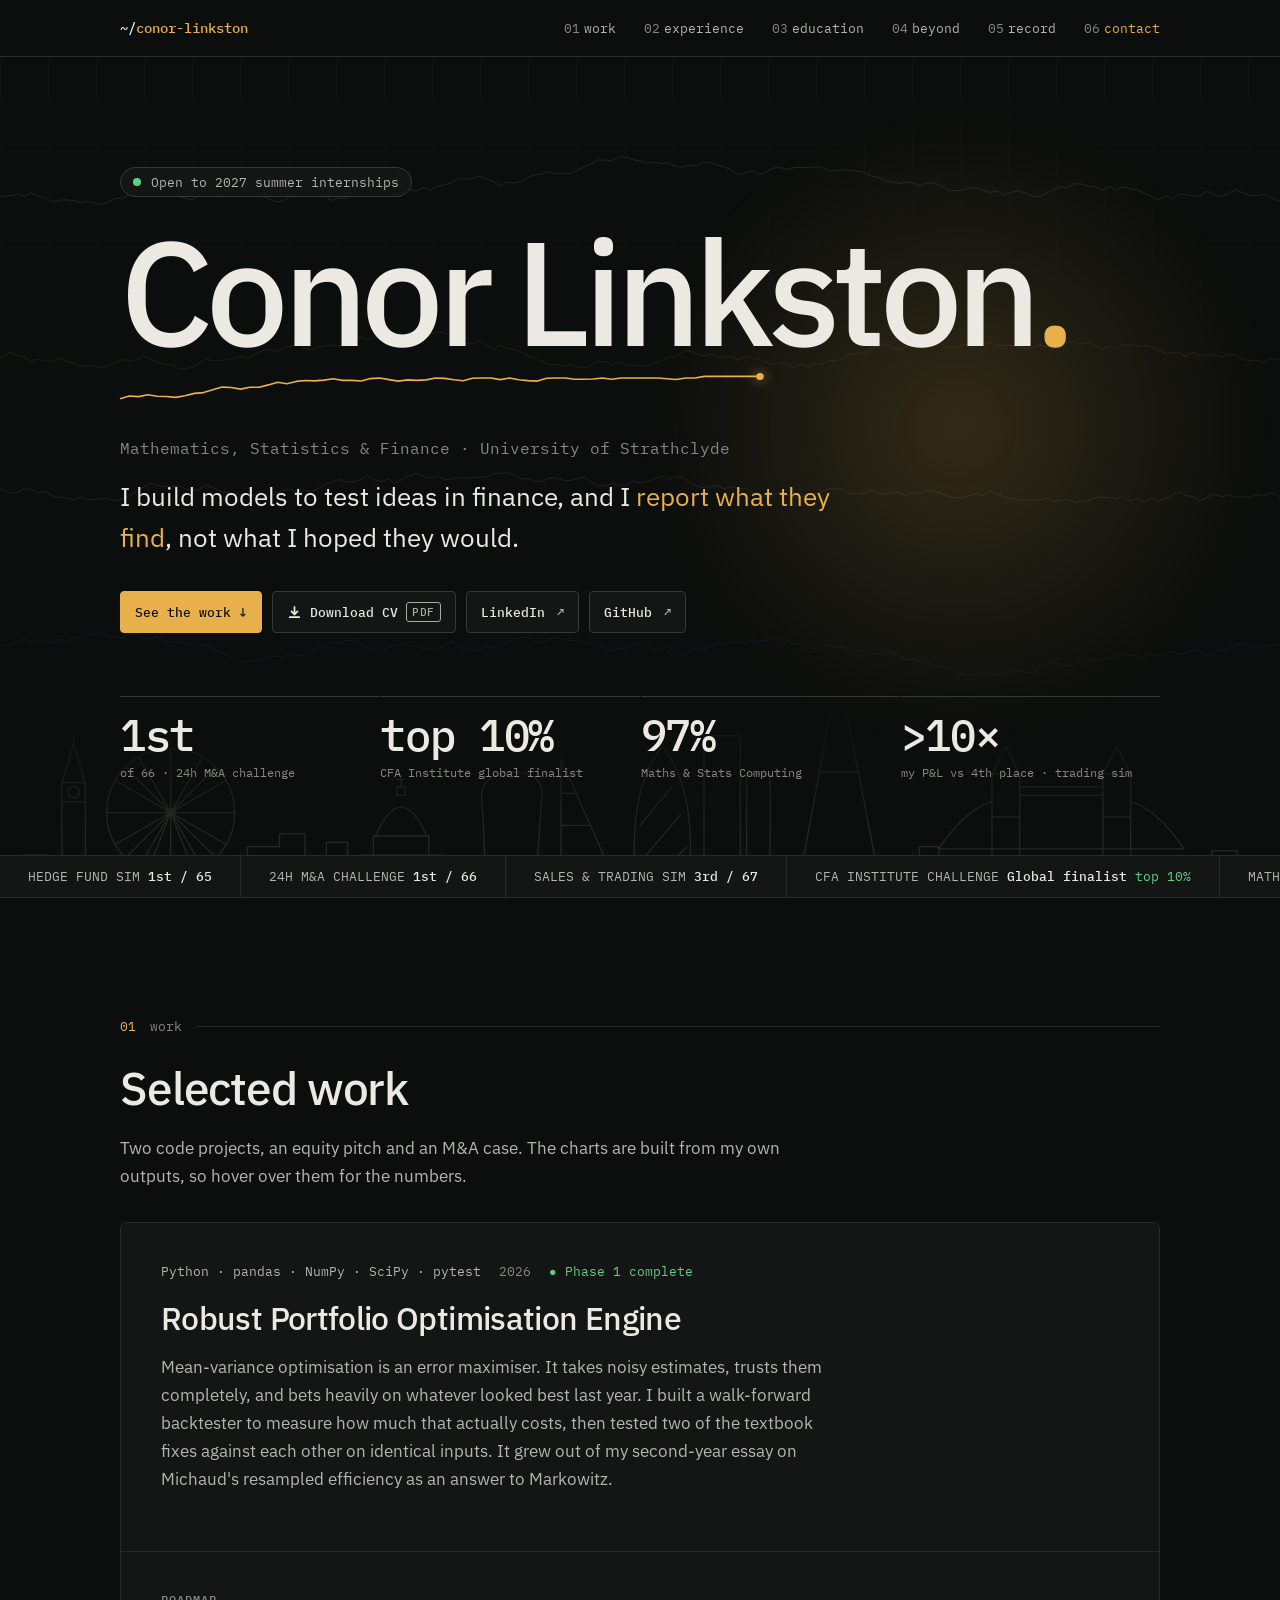
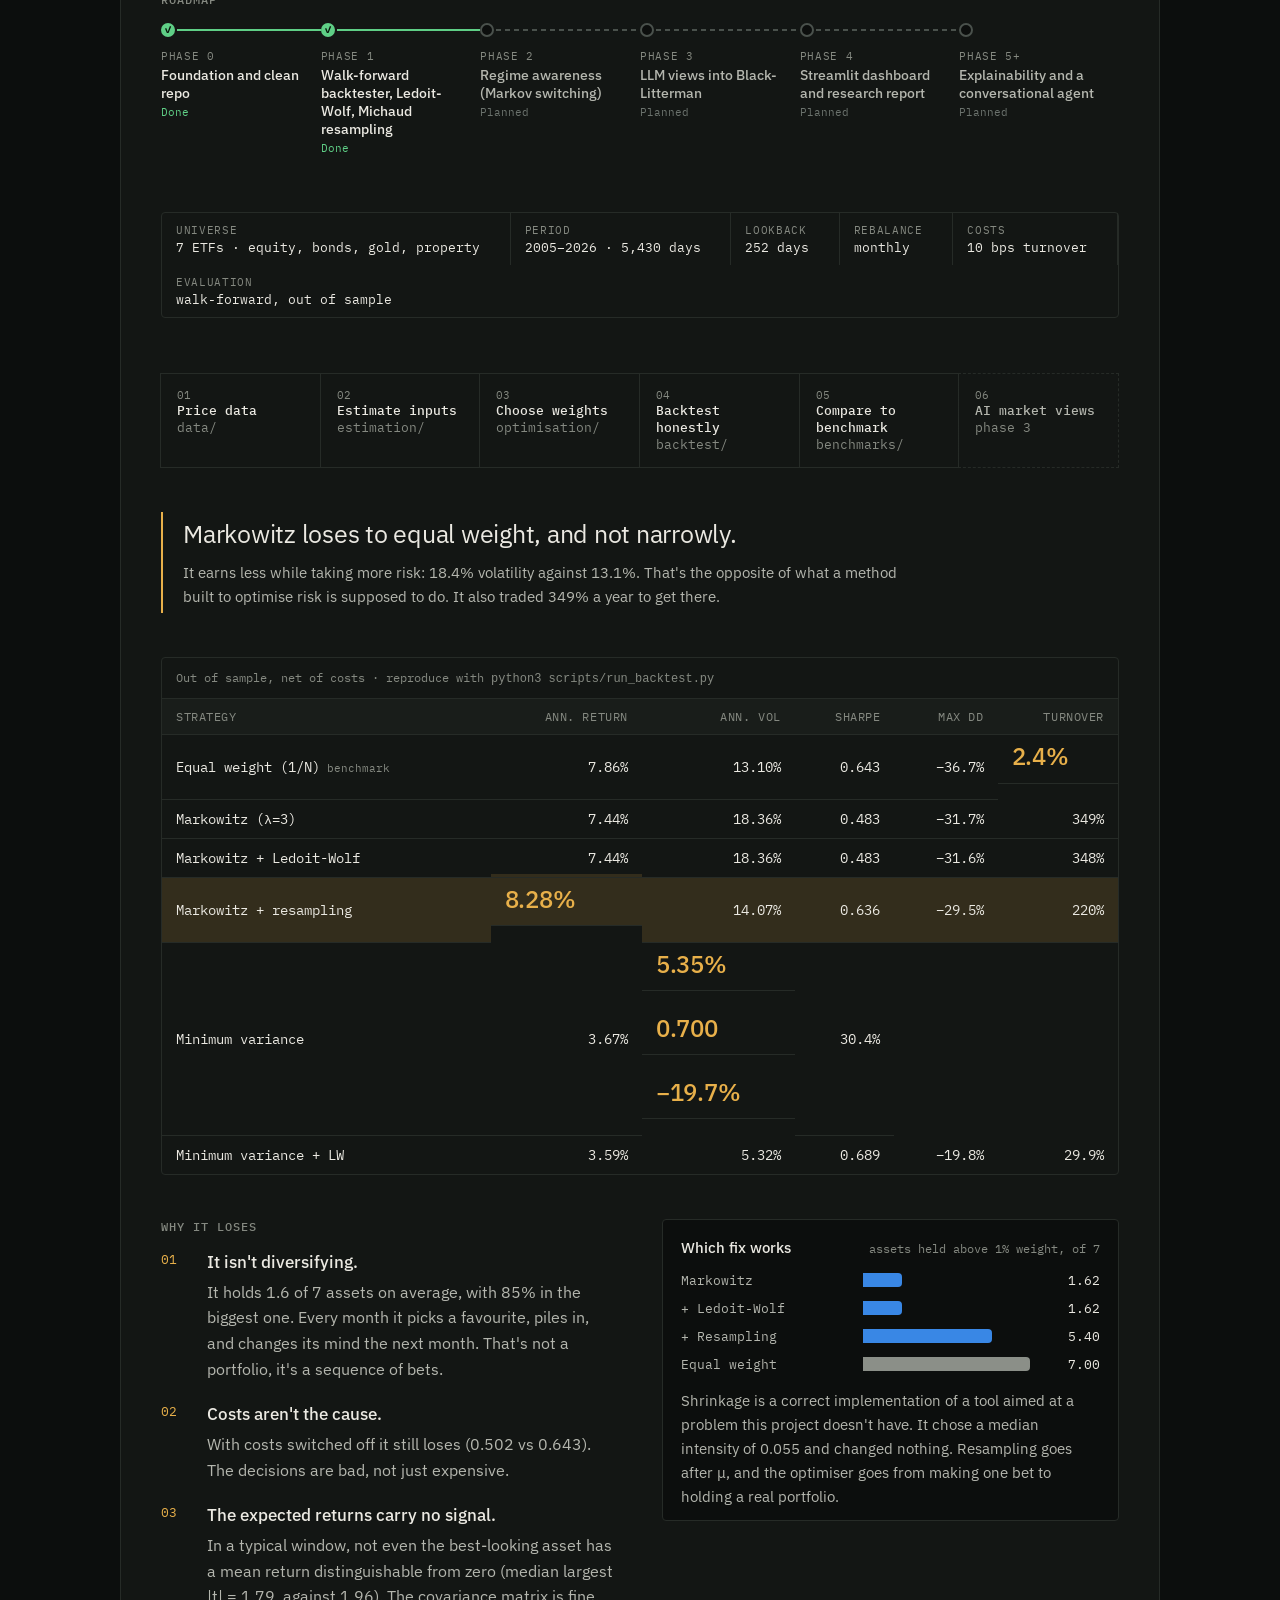
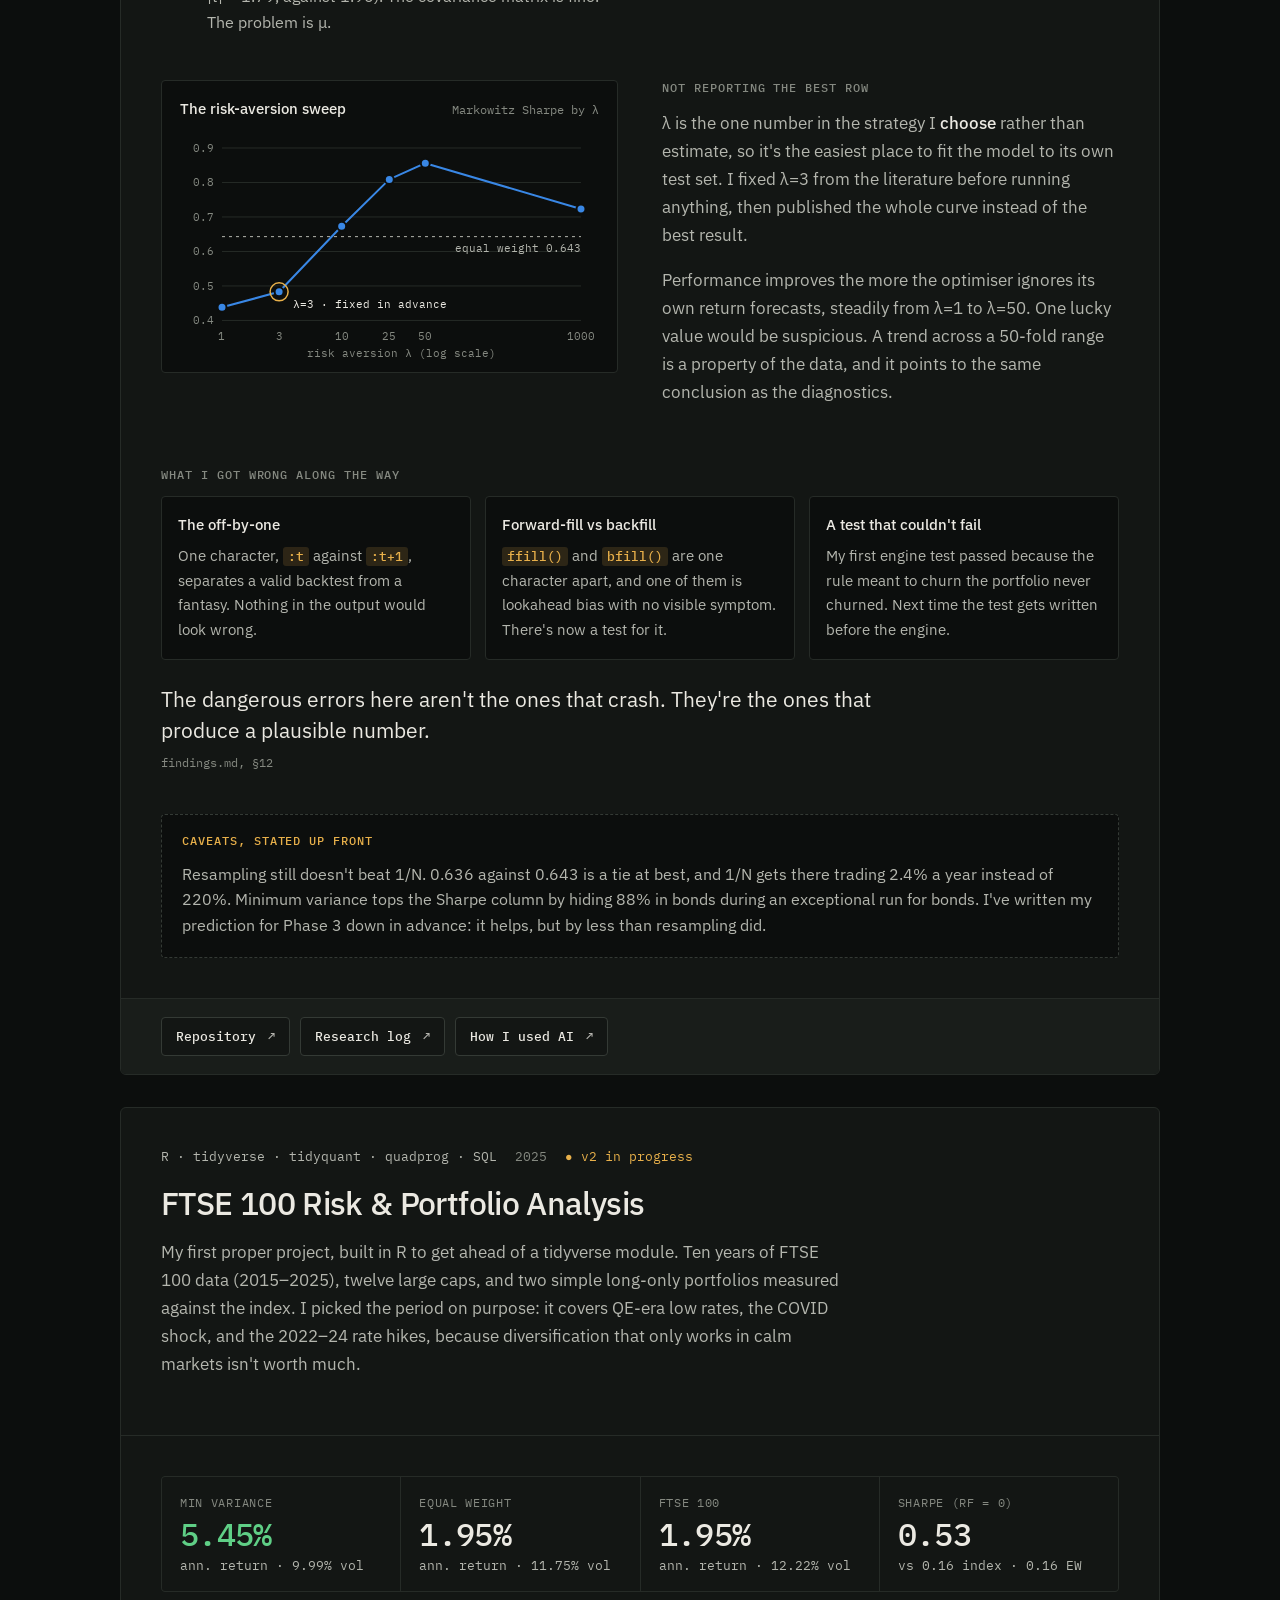
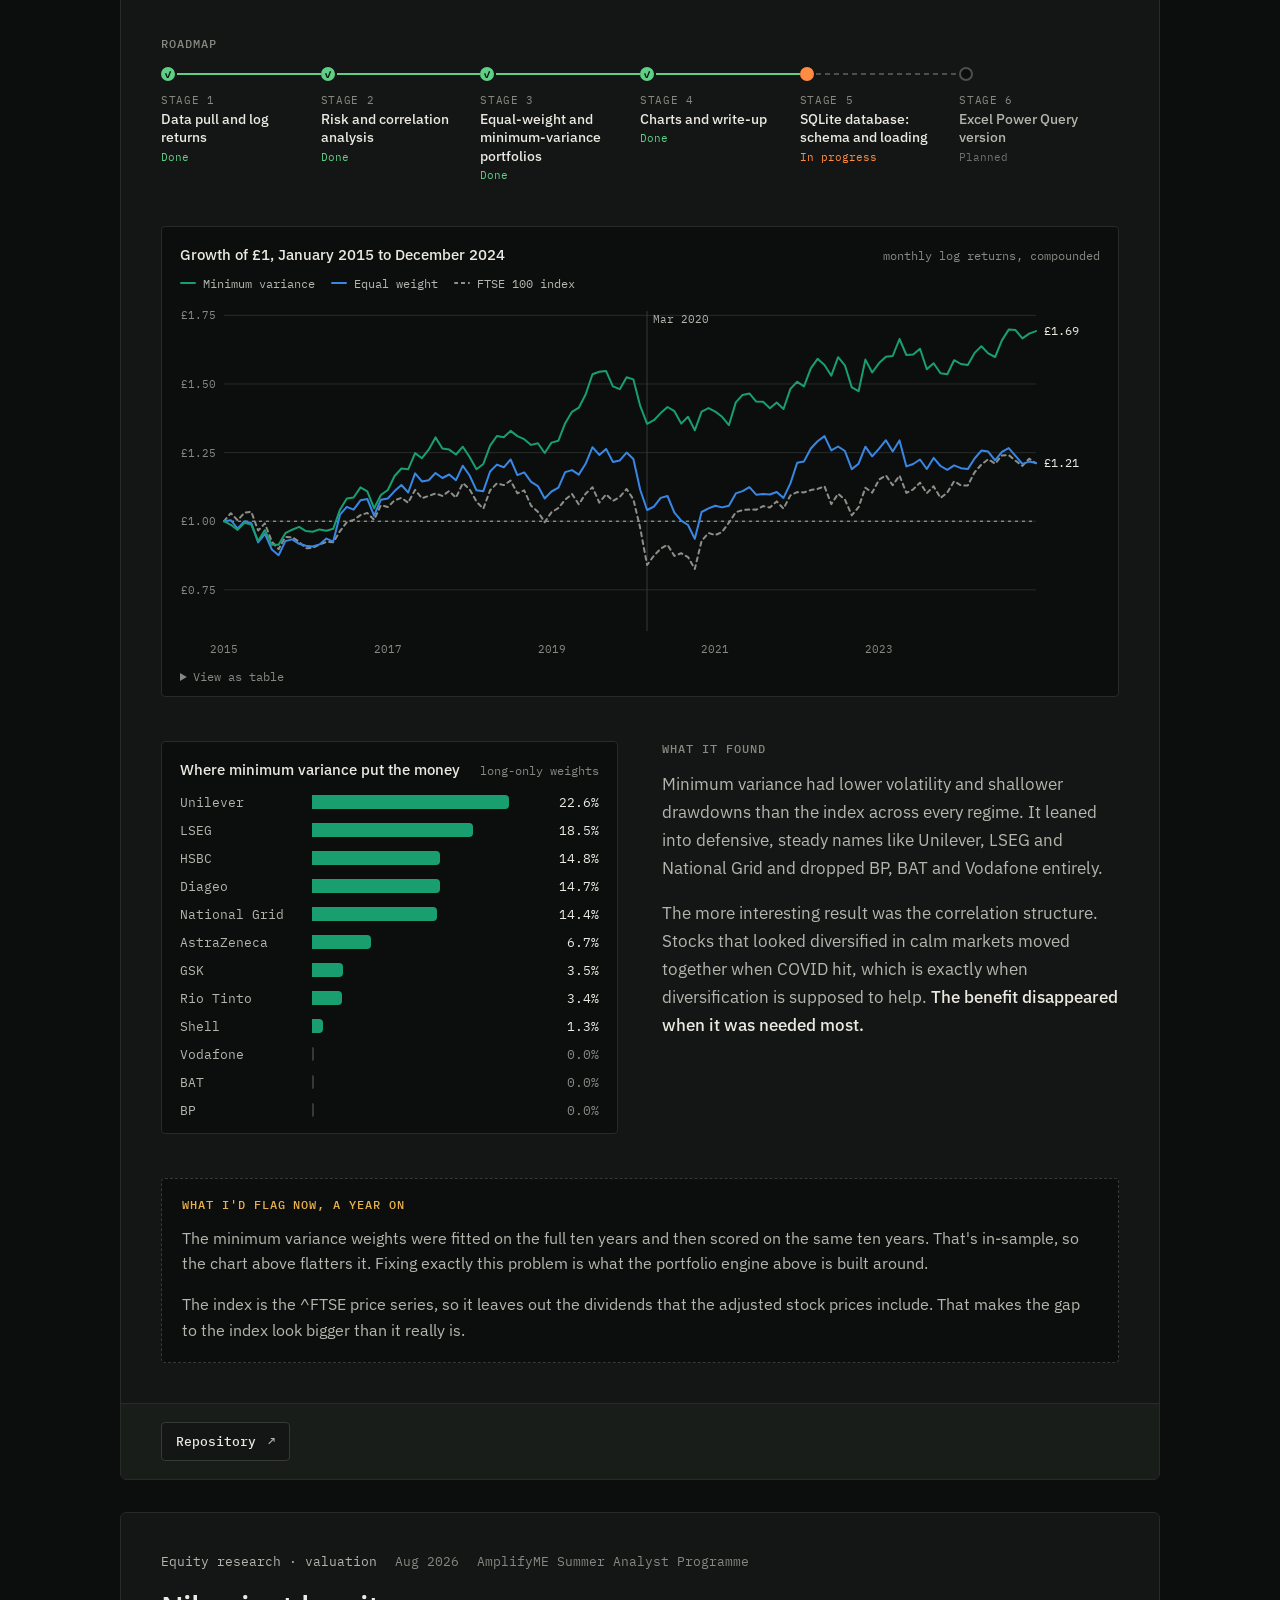
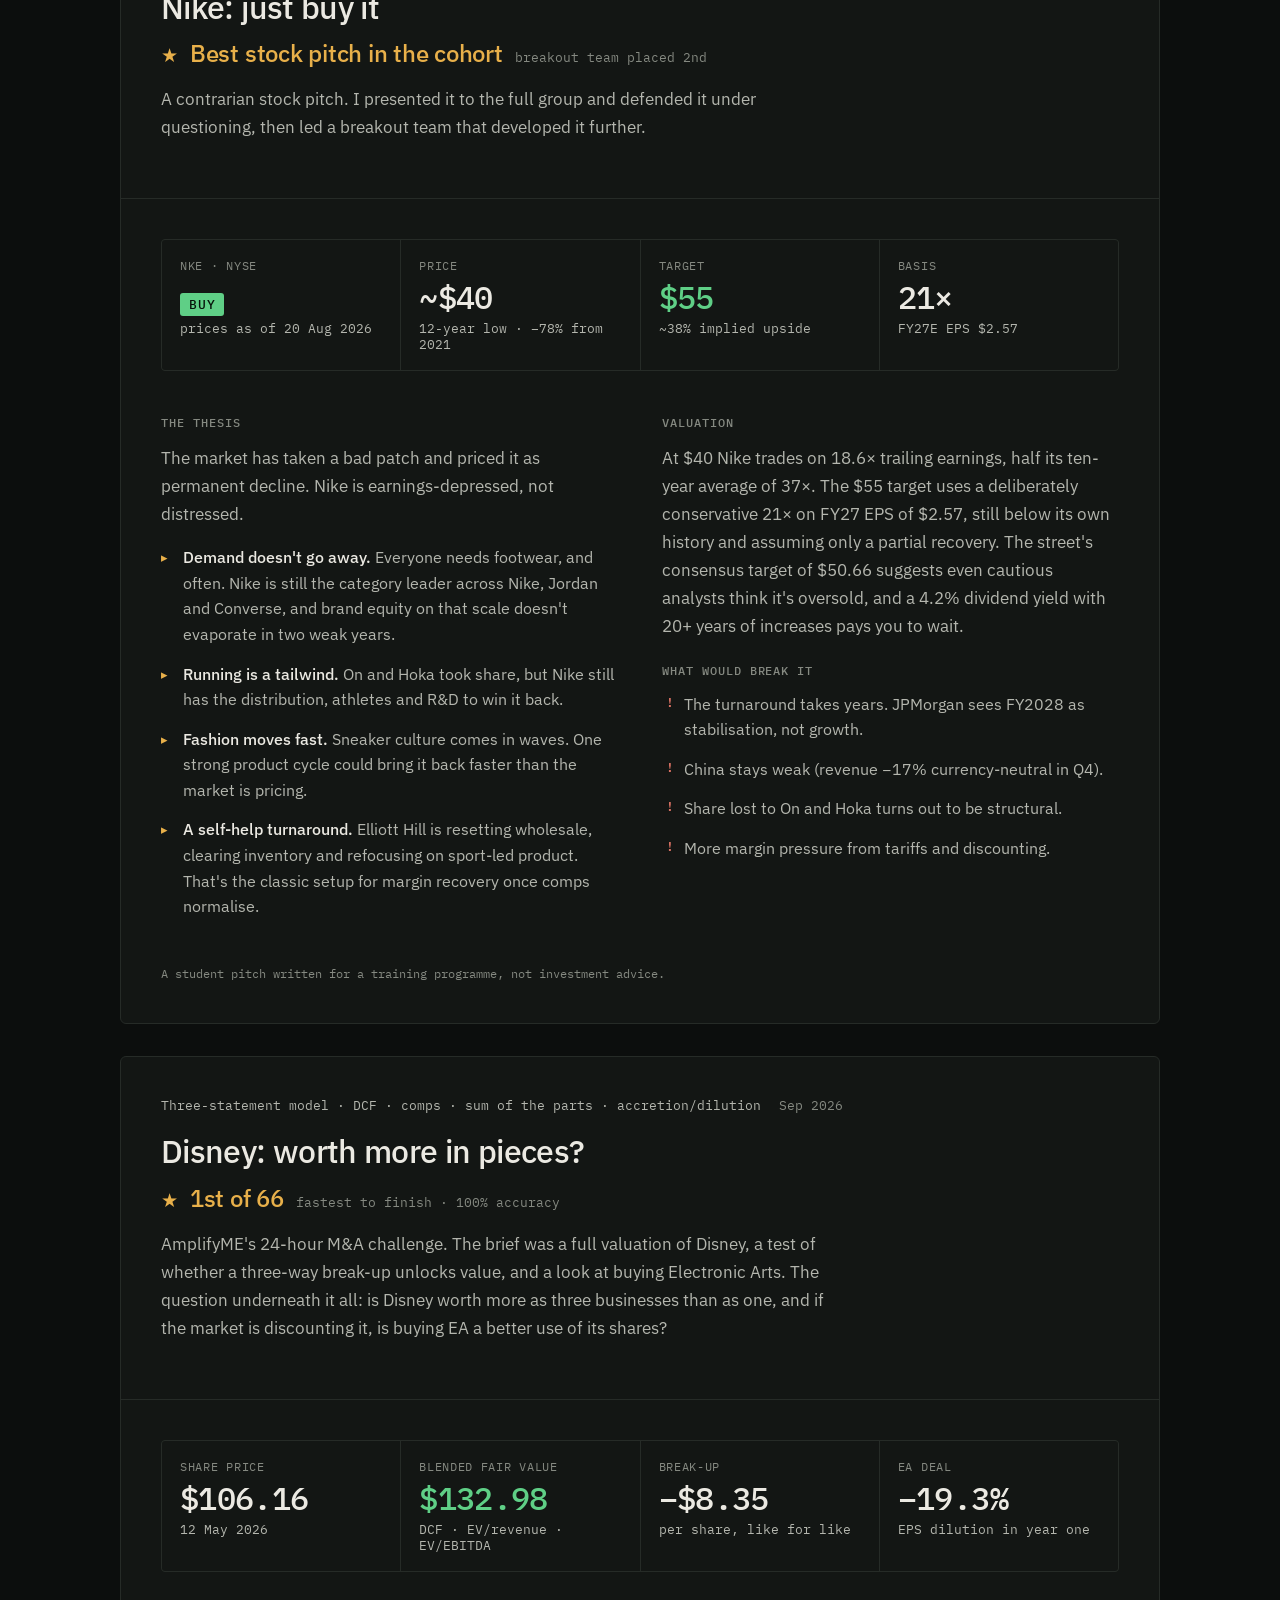
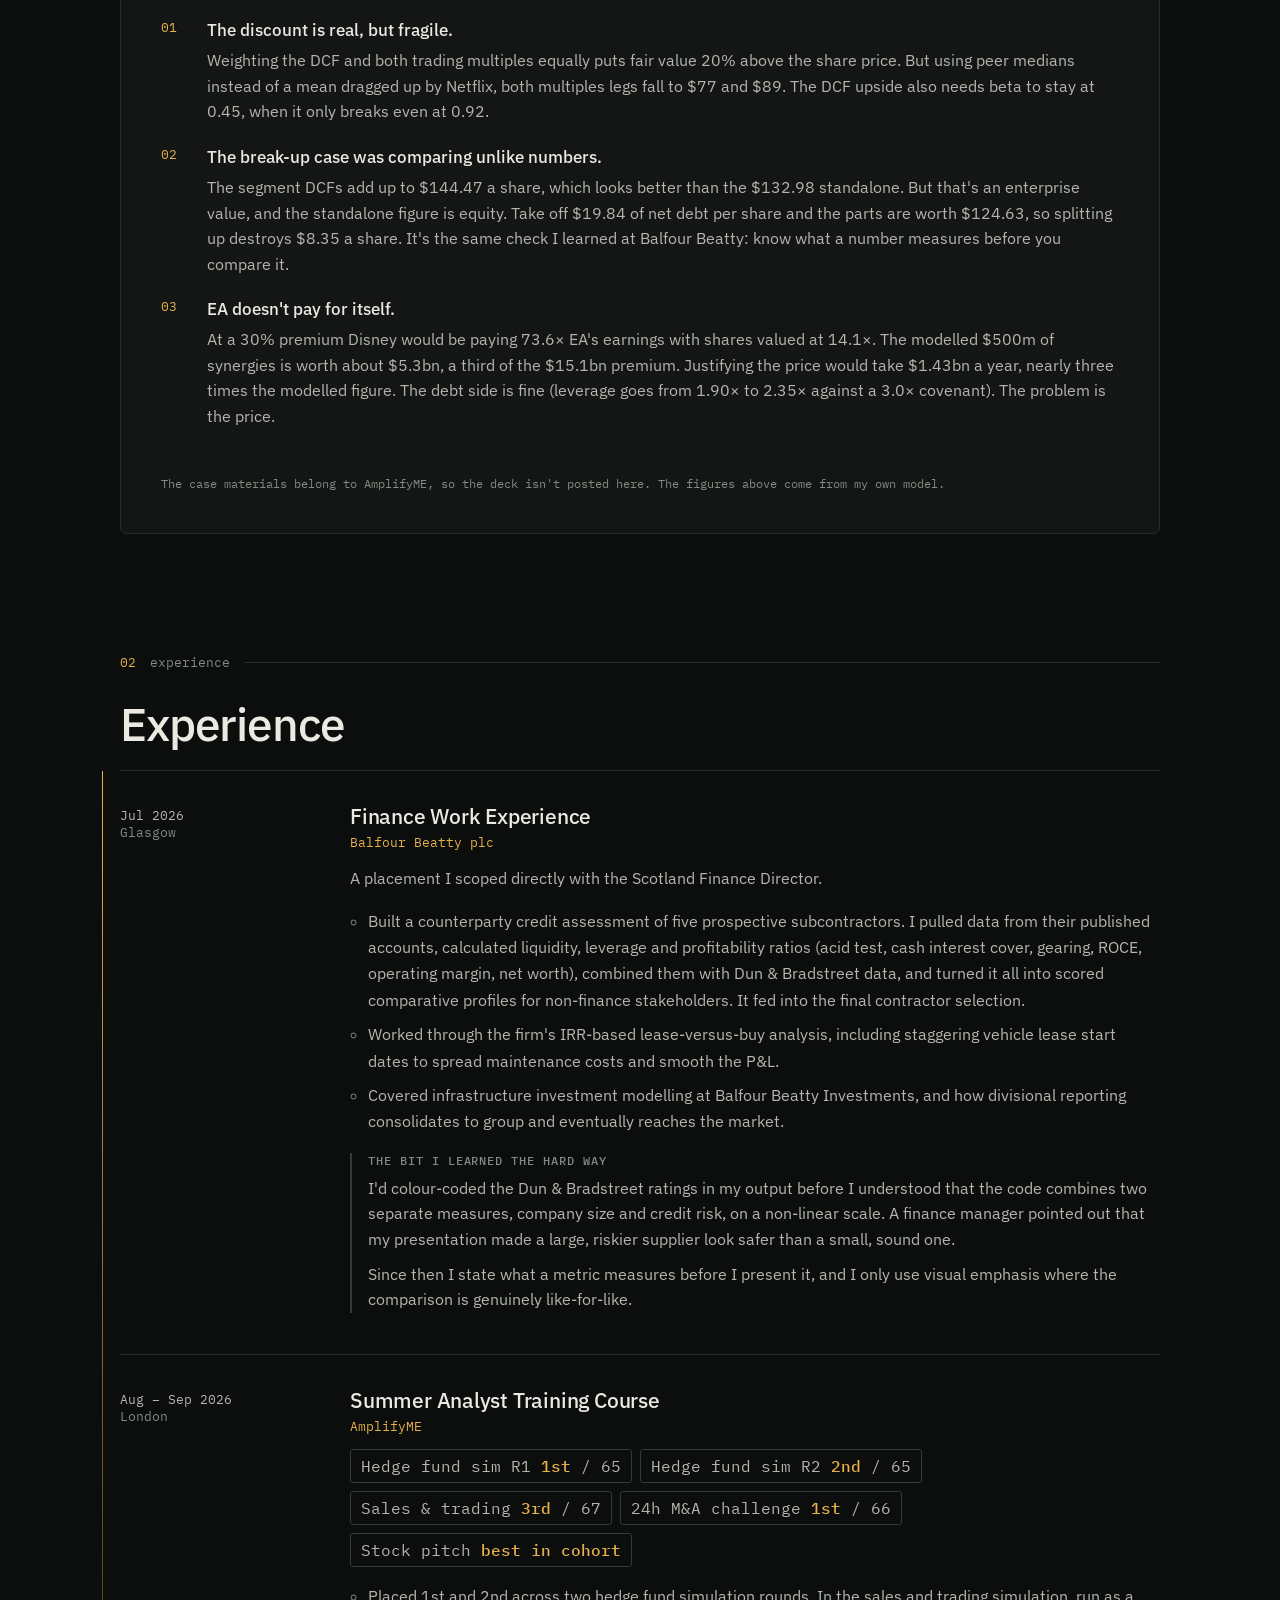
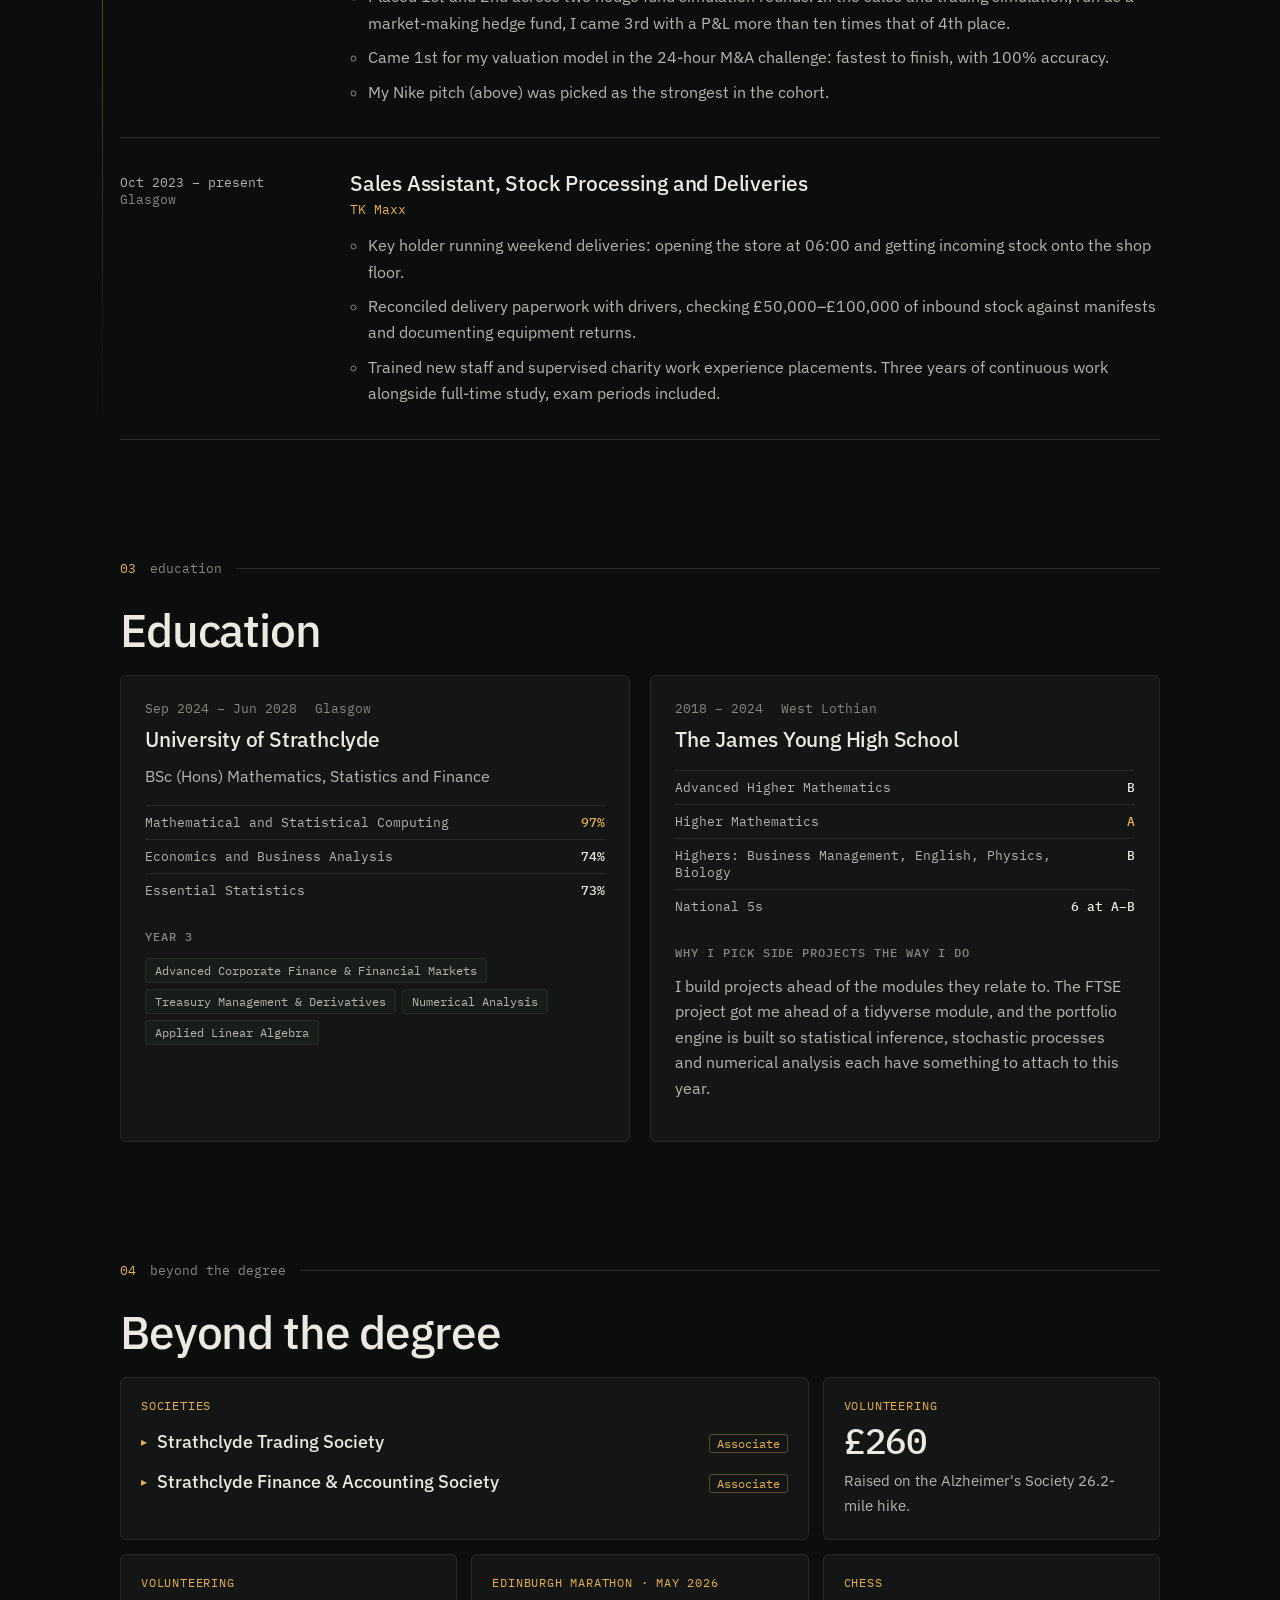
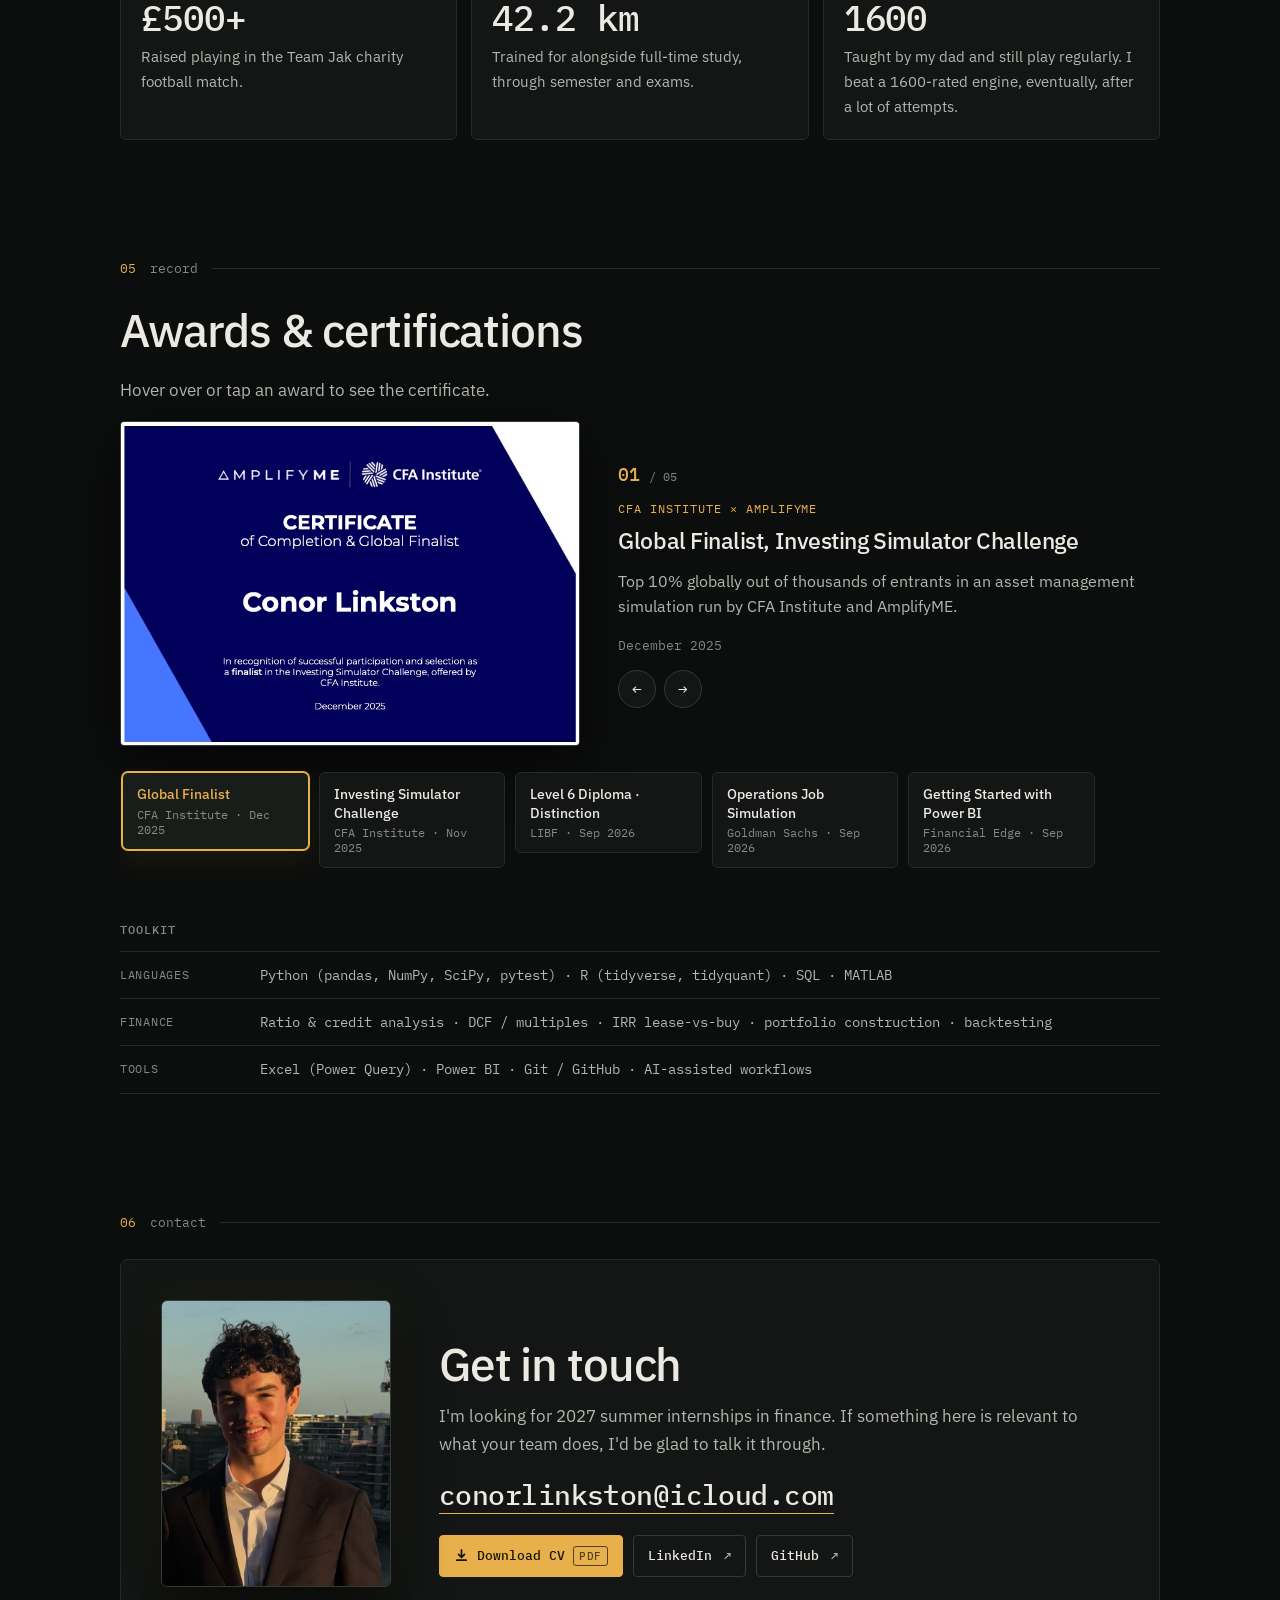
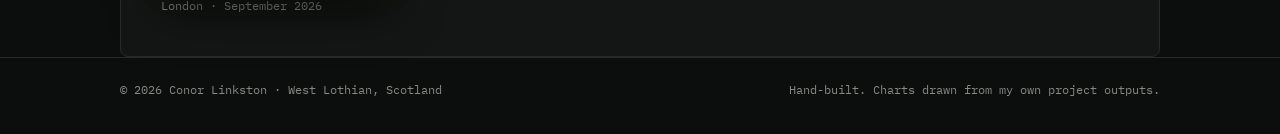
==== commit 3ef4d7c7: "Add project roadmaps, win headlines, external-link arrows; compact awards; rebalance contact; drop H" ====
--- a/index.html
+++ b/index.html
@@ -85,12 +85,12 @@
     </h1>
     <svg class="spark" viewBox="0 0 600 40" preserveAspectRatio="none" aria-hidden="true"><path id="spark-path" d=""/><circle id="spark-dot" r="3.5" cx="0" cy="0"/></svg>
     <p class="role"><span class="decode-line" data-text="Mathematics, Statistics & Finance · University of Strathclyde">Mathematics, Statistics &amp; Finance · University of Strathclyde</span></p>
-    <p class="lede">I test whether the clever answer beats the simple one, and <em>say so when it doesn't.</em></p>
+    <p class="lede">I build models to test ideas in finance, and I <em>report what they find</em>, not what I hoped they would.</p>
     <div class="links">
       <a class="btn primary" href="#work">See the work ↓</a>
-      <a class="btn" href="assets/Conor_Linkston_CV.pdf" download>CV (PDF) ↓</a>
-      <a class="btn" href="https://www.linkedin.com/in/conorlinkston" rel="noopener">linkedin</a>
-      <a class="btn" href="https://github.com/conor8568" rel="noopener">github</a>
+      <a class="btn dl" href="assets/Conor_Linkston_CV.pdf" download="Conor_Linkston_CV.pdf"><svg class="ico" viewBox="0 0 16 16" aria-hidden="true"><path d="M8 2v8m0 0-3.2-3.2M8 10l3.2-3.2M3 13h10"/></svg>Download CV <span class="sub">PDF</span></a>
+      <a class="btn" href="https://www.linkedin.com/in/conorlinkston" target="_blank" rel="noopener noreferrer">LinkedIn</a>
+      <a class="btn" href="https://github.com/conor8568" target="_blank" rel="noopener noreferrer">GitHub</a>
     </div>
   </div>
 
@@ -129,34 +129,6 @@
   </div>
 </div>
 
-<!-- ============================ HOW I WORK ============================ -->
-<section class="block">
-  <div class="wrap">
-    <p class="label reveal"><b>00</b> how i work</p>
-    <p class="big reveal" style="max-width:38em">
-      I study maths, stats and finance, and I build things on the side to learn the parts a module
-      doesn't get to. Three habits run through all of it.
-    </p>
-    <div class="principles reveal">
-      <div>
-        <span class="n">01</span>
-        <h3>Always benchmark</h3>
-        <p>A result means nothing without something simple next to it. Every strategy I test goes up against equal weight, and if the clever one loses, that is the finding.</p>
-      </div>
-      <div>
-        <span class="n">02</span>
-        <h3>Say what a metric measures first</h3>
-        <p>I learned this one the hard way at Balfour Beatty (more below). Before I put a number in front of someone I check that it's actually comparing like with like.</p>
-      </div>
-      <div>
-        <span class="n">03</span>
-        <h3>AI as a tool, not a worker</h3>
-        <p>I use AI agents to write a lot of code, and I hold myself to being able to defend every line of it. I write down what I corrected, what I rejected and where I went elsewhere.</p>
-      </div>
-    </div>
-  </div>
-</section>
-
 <!-- ============================ WORK ============================ -->
 <section class="block" id="work">
   <div class="wrap">
@@ -182,6 +154,17 @@
       </div>
 
       <div class="project-body">
+        <div class="roadmap-wrap">
+          <h4>Roadmap</h4>
+          <ol class="roadmap" aria-label="Robust portfolio roadmap">
+          <li class="done"><span class="dot" aria-hidden="true"></span><span class="ph">Phase 0</span><b>Foundation and clean repo</b><span class="st">Done</span></li>
+          <li class="done"><span class="dot" aria-hidden="true"></span><span class="ph">Phase 1</span><b>Walk-forward backtester, Ledoit-Wolf, Michaud resampling</b><span class="st">Done</span></li>
+          <li class="next"><span class="dot" aria-hidden="true"></span><span class="ph">Phase 2</span><b>Regime awareness (Markov switching)</b><span class="st">Planned</span></li>
+          <li class="next"><span class="dot" aria-hidden="true"></span><span class="ph">Phase 3</span><b>LLM views into Black-Litterman</b><span class="st">Planned</span></li>
+          <li class="next"><span class="dot" aria-hidden="true"></span><span class="ph">Phase 4</span><b>Streamlit dashboard and research report</b><span class="st">Planned</span></li>
+          <li class="next"><span class="dot" aria-hidden="true"></span><span class="ph">Phase 5+</span><b>Explainability and a conversational agent</b><span class="st">Planned</span></li>
+          </ol>
+        </div>
         <dl class="spec">
           <div><dt>Universe</dt><dd>7 ETFs · equity, bonds, gold, property</dd></div>
           <div><dt>Period</dt><dd>2005–2026 · 5,430 days</dd></div>
@@ -272,14 +255,14 @@
 
         <div class="caveat">
           <h4>Caveats, stated up front</h4>
-          <p>Resampling still doesn't beat 1/N. 0.636 against 0.643 is a tie at best, and 1/N gets there trading 2.4% a year instead of 220%. Minimum variance tops the Sharpe column by hiding 88% in bonds during an exceptional run for bonds. Next up: regime awareness (Phase 2), then LLM-generated views into Black-Litterman (Phase 3), evaluated out of sample like everything else. I've written my prediction for Phase 3 down in advance: it helps, but by less than resampling did.</p>
+          <p>Resampling still doesn't beat 1/N. 0.636 against 0.643 is a tie at best, and 1/N gets there trading 2.4% a year instead of 220%. Minimum variance tops the Sharpe column by hiding 88% in bonds during an exceptional run for bonds. I've written my prediction for Phase 3 down in advance: it helps, but by less than resampling did.</p>
         </div>
       </div>
 
       <div class="project-foot">
-        <a class="btn" href="https://github.com/conor8568/robust-portfolio-optimisation" rel="noopener">Repository →</a>
-        <a class="btn" href="https://github.com/conor8568/robust-portfolio-optimisation/blob/main/docs/findings.md" rel="noopener">Research log</a>
-        <a class="btn" href="https://github.com/conor8568/robust-portfolio-optimisation/blob/main/docs/ai-methodology.md" rel="noopener">How I used AI</a>
+        <a class="btn" href="https://github.com/conor8568/robust-portfolio-optimisation" target="_blank" rel="noopener noreferrer">Repository</a>
+        <a class="btn" href="https://github.com/conor8568/robust-portfolio-optimisation/blob/main/docs/findings.md" target="_blank" rel="noopener noreferrer">Research log</a>
+        <a class="btn" href="https://github.com/conor8568/robust-portfolio-optimisation/blob/main/docs/ai-methodology.md" target="_blank" rel="noopener noreferrer">How I used AI</a>
       </div>
     </article>
 
@@ -306,6 +289,18 @@
           <div class="stat"><div class="k">Equal weight</div><div class="v">1.95%</div><div class="s">ann. return · 11.75% vol</div></div>
           <div class="stat"><div class="k">FTSE 100</div><div class="v">1.95%</div><div class="s">ann. return · 12.22% vol</div></div>
           <div class="stat"><div class="k">Sharpe (rf = 0)</div><div class="v">0.53</div><div class="s">vs 0.16 index · 0.16 EW</div></div>
+        </div>
+
+        <div class="roadmap-wrap">
+          <h4>Roadmap</h4>
+          <ol class="roadmap" aria-label="FTSE project roadmap">
+          <li class="done"><span class="dot" aria-hidden="true"></span><span class="ph">Stage 1</span><b>Data pull and log returns</b><span class="st">Done</span></li>
+          <li class="done"><span class="dot" aria-hidden="true"></span><span class="ph">Stage 2</span><b>Risk and correlation analysis</b><span class="st">Done</span></li>
+          <li class="done"><span class="dot" aria-hidden="true"></span><span class="ph">Stage 3</span><b>Equal-weight and minimum-variance portfolios</b><span class="st">Done</span></li>
+          <li class="done"><span class="dot" aria-hidden="true"></span><span class="ph">Stage 4</span><b>Charts and write-up</b><span class="st">Done</span></li>
+          <li class="now"><span class="dot" aria-hidden="true"></span><span class="ph">Stage 5</span><b>SQLite database: schema and loading</b><span class="st">In progress</span></li>
+          <li class="next"><span class="dot" aria-hidden="true"></span><span class="ph">Stage 6</span><b>Excel Power Query version</b><span class="st">Planned</span></li>
+          </ol>
         </div>
 
         <figure class="chart-card">
@@ -349,12 +344,11 @@
           <h4>What I'd flag now, a year on</h4>
           <p>The minimum variance weights were fitted on the full ten years and then scored on the same ten years. That's in-sample, so the chart above flatters it. Fixing exactly this problem is what the portfolio engine above is built around.</p>
           <p>The index is the ^FTSE price series, so it leaves out the dividends that the adjusted stock prices include. That makes the gap to the index look bigger than it really is.</p>
-          <p>v2, currently on a branch, moves the pipeline into a SQLite database with a proper schema and adds an Excel Power Query version of the analysis.</p>
         </div>
       </div>
 
       <div class="project-foot">
-        <a class="btn" href="https://github.com/conor8568/ftse-portfolio-analysis" rel="noopener">Repository →</a>
+        <a class="btn" href="https://github.com/conor8568/ftse-portfolio-analysis" target="_blank" rel="noopener noreferrer">Repository</a>
       </div>
     </article>
 
@@ -367,9 +361,10 @@
           <span>AmplifyME Summer Analyst Programme</span>
         </div>
         <h3 class="title" id="p3">Nike: just buy it</h3>
+        <p class="win"><span class="trophy" aria-hidden="true">★</span>Best stock pitch in the cohort<span class="win-sub">breakout team placed 2nd</span></p>
         <p class="prose">
-          A contrarian stock pitch, picked as the best in the cohort. I presented it to the full group and defended it under questioning,
-          then led a breakout team that developed it further and placed 2nd.
+          A contrarian stock pitch. I presented it to the full group and defended it under questioning,
+          then led a breakout team that developed it further.
         </p>
       </div>
 
@@ -419,12 +414,12 @@
         <div class="meta">
           <span class="tag">Three-statement model · DCF · comps · sum of the parts · accretion/dilution</span>
           <span>Sep 2026</span>
-          <span class="status">1st of 66</span>
         </div>
         <h3 class="title" id="p4">Disney: worth more in pieces?</h3>
+        <p class="win"><span class="trophy" aria-hidden="true">★</span>1st of 66<span class="win-sub">fastest to finish · 100% accuracy</span></p>
         <p class="prose">
           AmplifyME's 24-hour M&amp;A challenge. The brief was a full valuation of Disney, a test of whether a three-way
-          break-up unlocks value, and a look at buying Electronic Arts. My model came 1st of 66: fastest to finish, with 100% on accuracy.
+          break-up unlocks value, and a look at buying Electronic Arts.
           The question underneath it all: is Disney worth more as three businesses than as one, and if the market is discounting it,
           is buying EA a better use of its shares?
         </p>
@@ -557,8 +552,8 @@
       <div class="bcard wide">
         <span class="k">Societies</span>
         <ul class="soc">
-          <li><b>Strathclyde Trading Society</b></li>
-          <li><b>Strathclyde Finance &amp; Accounting Society</b></li>
+          <li><b>Strathclyde Trading Society</b><span class="pos">Associate</span></li>
+          <li><b>Strathclyde Finance &amp; Accounting Society</b><span class="pos">Associate</span></li>
         </ul>
       </div>
       <div class="bcard">
@@ -589,7 +584,7 @@
   <div class="wrap">
     <p class="label reveal"><b>05</b> record</p>
     <h2 class="reveal">Awards &amp; certifications</h2>
-    <p class="prose reveal">Hover over a card or tap it to see the full certificate. Scroll the strip sideways or use the arrows.</p>
+    <p class="prose reveal">Hover over or tap an award to see the certificate.</p>
 
     <div class="showcase reveal">
       <div class="viewer">
@@ -629,35 +624,30 @@
             data-issuer="CFA Institute × AmplifyME" data-date="December 2025"
             data-title="Global Finalist, Investing Simulator Challenge"
             data-desc="Top 10% globally out of thousands of entrants in an asset management simulation run by CFA Institute and AmplifyME.">
-          <span class="thumb"><img src="assets/cfa-finalist.jpg" alt="" width="764" height="540" loading="lazy"></span>
           <span class="ct">Global Finalist</span><span class="cm">CFA Institute · Dec 2025</span>
         </button></li>
         <li><button type="button" class="card-btn" data-show="cfa-completion"
             data-issuer="CFA Institute × AmplifyME" data-date="November 2025"
             data-title="Investing Simulator Challenge, Certificate of Completion"
             data-desc="Awarded for taking part in the CFA Institute Investing Simulator Challenge. A month later I was selected as a global finalist.">
-          <span class="thumb"><img src="assets/cert-cfa-completion.jpg" alt="" width="1176" height="816" loading="lazy"></span>
           <span class="ct">Investing Simulator Challenge</span><span class="cm">CFA Institute · Nov 2025</span>
         </button></li>
         <li><button type="button" class="card-btn" data-show="libf"
             data-issuer="AmplifyME × LIBF" data-date="September 2026"
             data-title="Level 6 Diploma in Applied Finance, with Distinction"
             data-desc="Awarded through the AmplifyME Summer Analyst programme and accredited by the London Institute of Banking &amp; Finance.">
-          <span class="thumb"><img class="portrait" src="assets/cert-libf.jpg" alt="" width="1132" height="1600" loading="lazy"></span>
           <span class="ct">Level 6 Diploma · Distinction</span><span class="cm">LIBF · Sep 2026</span>
         </button></li>
         <li><button type="button" class="card-btn" data-show="forage"
             data-issuer="Goldman Sachs × Forage" data-date="September 2026"
             data-title="Operations Job Simulation"
             data-desc="Practical tasks on the foundations of operations and on facilitating ultra-high-net-worth transactions.">
-          <span class="thumb"><img src="assets/cert-forage.jpg" alt="" width="1600" height="1130" loading="lazy"></span>
           <span class="ct">Operations Job Simulation</span><span class="cm">Goldman Sachs · Sep 2026</span>
         </button></li>
         <li><button type="button" class="card-btn" data-show="powerbi"
             data-issuer="Financial Edge" data-date="September 2026"
             data-title="Getting Started with Power BI"
             data-desc="Financial Edge training playlist introducing Power BI for reporting and dashboards.">
-          <span class="thumb"><img src="assets/cert-powerbi.jpg" alt="" width="1600" height="1131" loading="lazy"></span>
           <span class="ct">Getting Started with Power BI</span><span class="cm">Financial Edge · Sep 2026</span>
         </button></li>
       </ul>
@@ -688,9 +678,9 @@
         <p class="prose reveal">I'm looking for 2027 summer internships in finance. If something here is relevant to what your team does, I'd be glad to talk it through.</p>
         <p class="reveal" style="margin-top:28px"><a class="big-link" href="mailto:conorlinkston@icloud.com">conorlinkston@icloud.com</a></p>
         <div class="links reveal" style="margin-top:28px">
-          <a class="btn primary" href="assets/Conor_Linkston_CV.pdf" download>Download CV (PDF) ↓</a>
-          <a class="btn" href="https://www.linkedin.com/in/conorlinkston" rel="noopener">linkedin.com/in/conorlinkston</a>
-          <a class="btn" href="https://github.com/conor8568" rel="noopener">github.com/conor8568</a>
+          <a class="btn primary dl" href="assets/Conor_Linkston_CV.pdf" download="Conor_Linkston_CV.pdf"><svg class="ico" viewBox="0 0 16 16" aria-hidden="true"><path d="M8 2v8m0 0-3.2-3.2M8 10l3.2-3.2M3 13h10"/></svg>Download CV <span class="sub">PDF</span></a>
+          <a class="btn" href="https://www.linkedin.com/in/conorlinkston" target="_blank" rel="noopener noreferrer">LinkedIn</a>
+          <a class="btn" href="https://github.com/conor8568" target="_blank" rel="noopener noreferrer">GitHub</a>
         </div>
       </div>
     </div>
--- a/assets/style.css
+++ b/assets/style.css
@@ -597,3 +597,88 @@
   .bar nav a { scroll-snap-align: start; padding: 8px 2px; }
   .motion [data-anim="timeline"]::before { left: -10px; }
 }
+
+/* ================= v5 ================= */
+
+/* external links: a small diagonal arrow, nudged on hover */
+a[target="_blank"]::after { content: "↗"; display: inline-block; margin-left: .35em; font-family: var(--mono); font-size: .9em; line-height: 1; opacity: .75; transition: transform .2s, opacity .2s; }
+a[target="_blank"]:hover::after { transform: translate(2px, -2px); opacity: 1; }
+
+/* download buttons read as downloads */
+.btn.dl { gap: 8px; }
+.btn .ico { width: 15px; height: 15px; fill: none; stroke: currentColor; stroke-width: 1.8; stroke-linecap: round; stroke-linejoin: round; flex: none; }
+.btn.dl .sub { font-size: 10.5px; letter-spacing: .06em; padding: 2px 5px; border-radius: 3px; border: 1px solid currentColor; opacity: .7; }
+.btn.dl:hover .ico { animation: nudge .6s ease; }
+@keyframes nudge { 40% { transform: translateY(2px); } }
+
+/* win headlines under project titles */
+.win { display: flex; flex-wrap: wrap; align-items: baseline; gap: 4px 12px; margin: -4px 0 16px; font: 500 clamp(19px, 2.2vw, 24px)/1.3 var(--sans); letter-spacing: -.01em; color: var(--accent); }
+.win .trophy { font-size: .8em; }
+.win .win-sub { font: 400 12.5px var(--mono); color: var(--muted); letter-spacing: 0; }
+
+/* project roadmaps: green done, orange in progress, grey planned */
+.roadmap-wrap h4 { margin-bottom: 16px; }
+.roadmap { --done: #5fcf86; --now: #ff8c42; --todo: #4a514c;
+  list-style: none; margin: 0; padding: 0; display: grid; grid-template-columns: repeat(6, minmax(0, 1fr)); gap: 0; }
+.roadmap li { position: relative; padding: 26px 14px 0 0; display: flex; flex-direction: column; gap: 3px; }
+.roadmap li::before { content: ""; position: absolute; top: 6px; left: 16px; right: 0; height: 2px; background: var(--todo); }
+.roadmap li:last-child::before { display: none; }
+.roadmap li.done::before { background: var(--done); }
+.roadmap li.now::before { background: repeating-linear-gradient(90deg, var(--todo) 0 5px, transparent 5px 9px); }
+.roadmap li.next::before { background: repeating-linear-gradient(90deg, var(--todo) 0 5px, transparent 5px 9px); }
+.roadmap .dot { position: absolute; top: 0; left: 0; width: 14px; height: 14px; border-radius: 50%; border: 2px solid var(--todo); background: var(--bg); }
+.roadmap li.done .dot { background: var(--done); border-color: var(--done); }
+.roadmap li.done .dot::after { content: "✓"; position: absolute; inset: 0; display: grid; place-items: center; font: 700 9px/1 var(--sans); color: #07140b; }
+.roadmap li.now .dot { background: var(--now); border-color: var(--now); box-shadow: 0 0 0 0 #ff8c4288; animation: pulse-now 2s infinite; }
+@keyframes pulse-now { 70% { box-shadow: 0 0 0 7px #ff8c4200; } 100% { box-shadow: 0 0 0 0 #ff8c4200; } }
+.roadmap .ph { font: 400 11px var(--mono); color: var(--muted); text-transform: uppercase; letter-spacing: .06em; }
+.roadmap b { font: 500 13.5px/1.35 var(--sans); color: var(--text-2); }
+.roadmap li.done b { color: var(--text); }
+.roadmap li.now b { color: var(--text); }
+.roadmap .st { font: 400 11px var(--mono); color: var(--todo); }
+.roadmap li.done .st { color: var(--done); }
+.roadmap li.now .st { color: var(--now); }
+.roadmap li.next .st { color: #6b726d; }
+@media (prefers-reduced-motion: reduce) { .roadmap li.now .dot { animation: none; } }
+@media (max-width: 760px) {
+  .roadmap { grid-template-columns: 1fr; gap: 0; }
+  .roadmap li { padding: 0 0 18px 28px; }
+  .roadmap li::before { top: 16px; bottom: -2px; left: 6px; right: auto; width: 2px; height: auto; }
+  .roadmap li.now::before, .roadmap li.next::before { background: repeating-linear-gradient(180deg, var(--todo) 0 5px, transparent 5px 9px); }
+  .roadmap .dot { top: 2px; }
+}
+
+/* societies: position label */
+.soc li { display: flex; flex-wrap: wrap; align-items: baseline; justify-content: space-between; gap: 4px 12px; }
+.soc .pos { font: 400 11.5px var(--mono); color: var(--accent); border: 1px solid #e8b04a55; border-radius: 3px; padding: 1px 7px; }
+
+/* certificates: tighter, text-only strip */
+#record .showcase { grid-template-columns: minmax(0, 460px) minmax(0, 1fr); gap: clamp(20px, 3vw, 40px); }
+#record .detail h3 { font-size: clamp(19px, 2vw, 23px); }
+#record .detail .count-line { margin-bottom: 10px; }
+#record .detail .count-line b { font-size: 18px; }
+#record .nav-btns { margin-top: 14px; }
+#record .arrow { width: 38px; height: 38px; font-size: 16px; }
+.rail-wrap { margin-top: 22px; }
+.rail { gap: 10px; }
+.rail li { flex: 0 0 clamp(170px, 19%, 210px); }
+.card-btn { padding: 12px 14px; gap: 3px; }
+.card-btn .ct { font-size: 13.5px; }
+@media (max-width: 900px) { #record .showcase { grid-template-columns: 1fr; } .viewer { max-width: 460px; } .rail li { flex-basis: 58%; } }
+
+/* contact: one balanced card */
+.contact { padding-bottom: clamp(72px, 10vw, 120px); }
+.contact-grid {
+  grid-template-columns: minmax(150px, 230px) minmax(0, 1fr); gap: clamp(24px, 4vw, 48px); align-items: center;
+  border: 1px solid var(--line); border-radius: 8px; background: var(--surface); padding: clamp(20px, 4vw, 40px);
+}
+.portrait-card img { aspect-ratio: 4 / 5; object-fit: cover; }
+.contact-grid h2 { margin-bottom: 12px; }
+.contact-grid .prose { margin-bottom: 0; }
+.contact .big-link { font-size: clamp(18px, 2.6vw, 28px); word-break: normal; overflow-wrap: anywhere; }
+.contact-grid .links { margin-top: 22px !important; }
+.contact-grid p[style] { margin-top: 20px !important; margin-bottom: 0; }
+@media (max-width: 640px) {
+  .contact-grid { grid-template-columns: 1fr; }
+  .portrait-card { max-width: 170px; }
+}
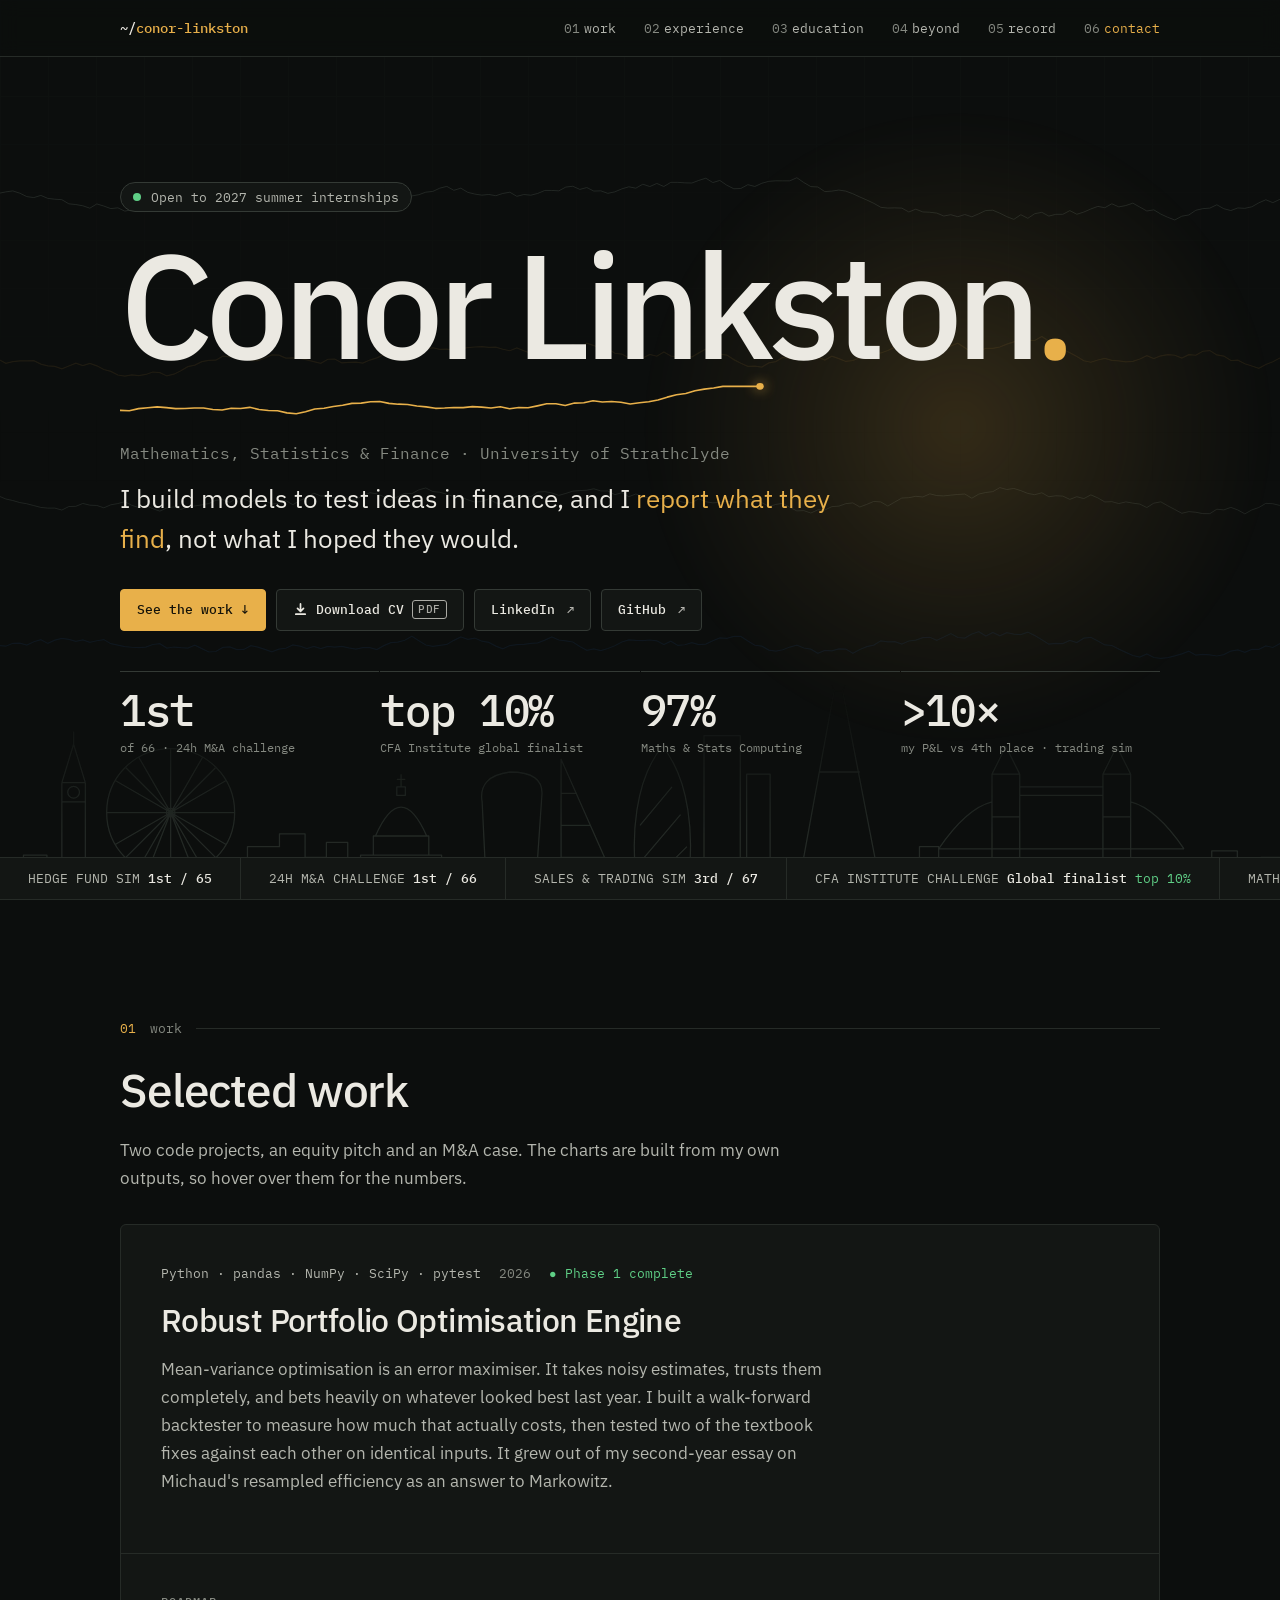
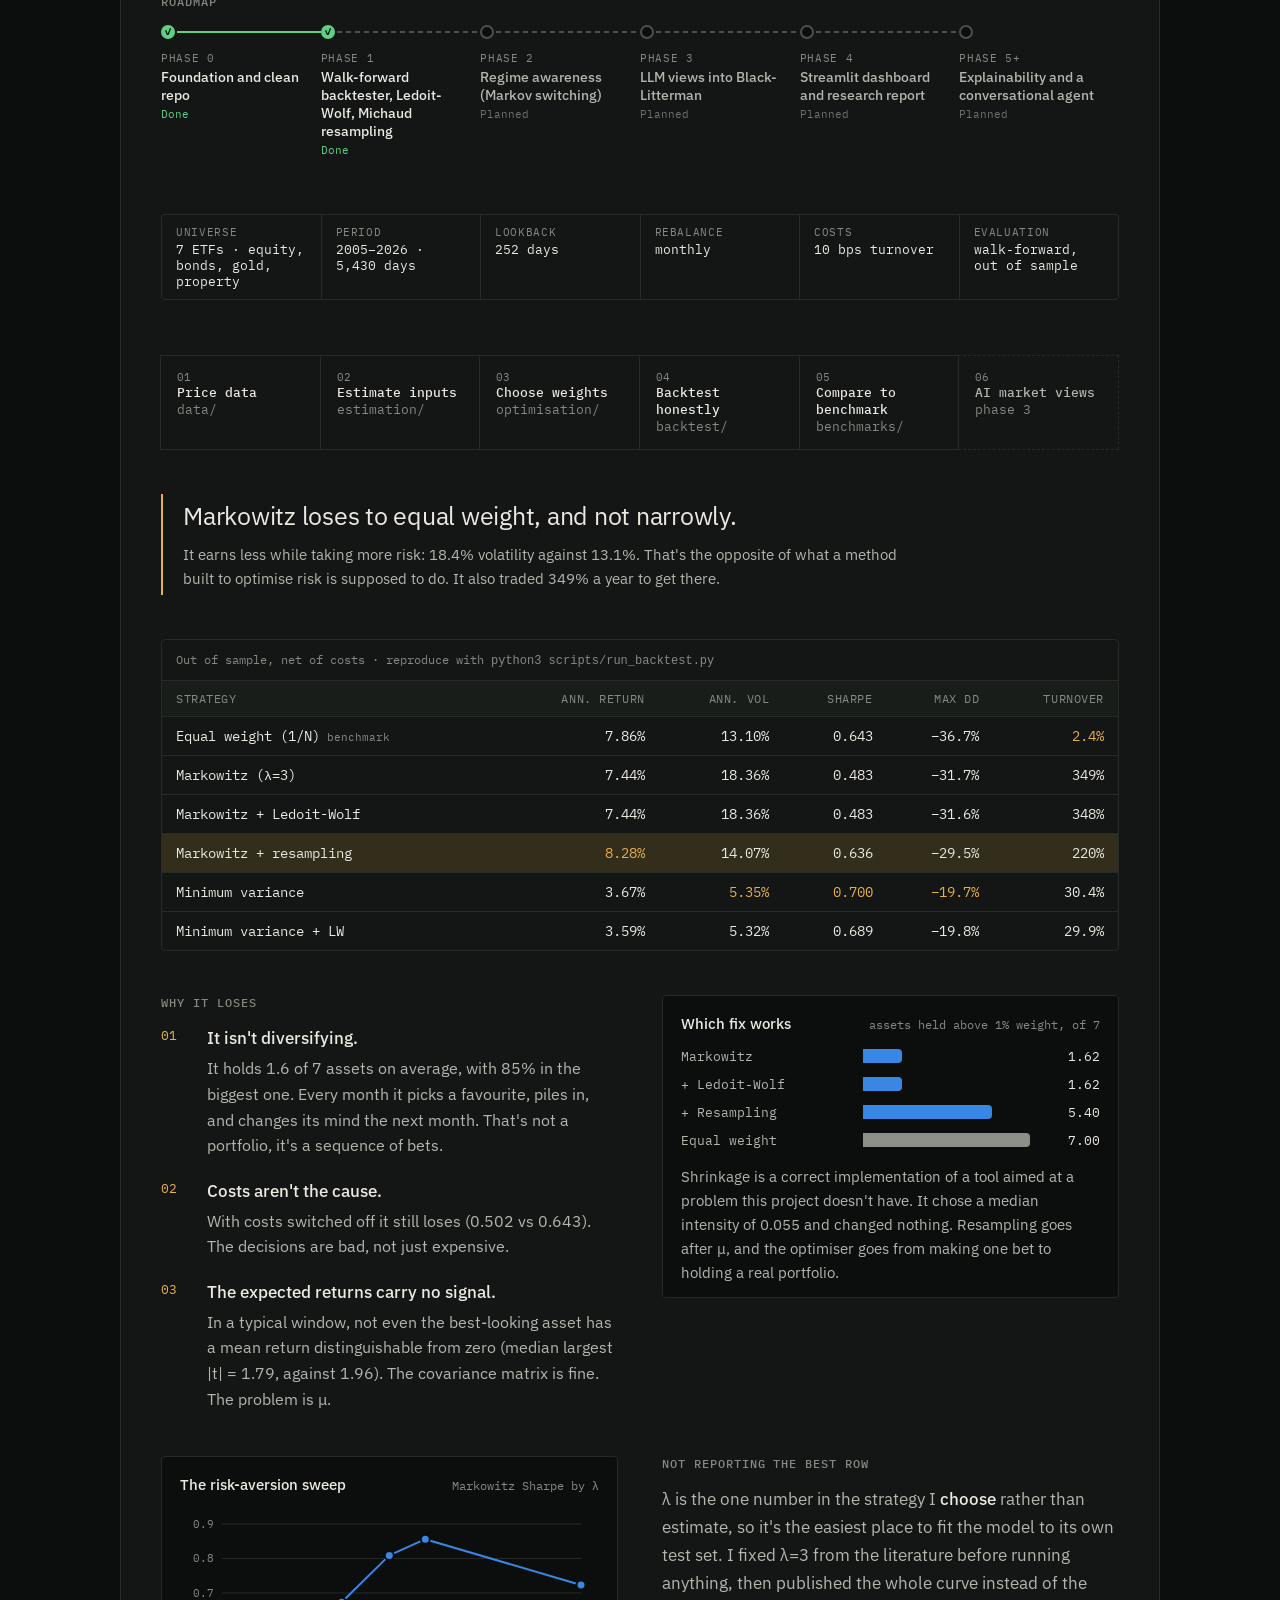
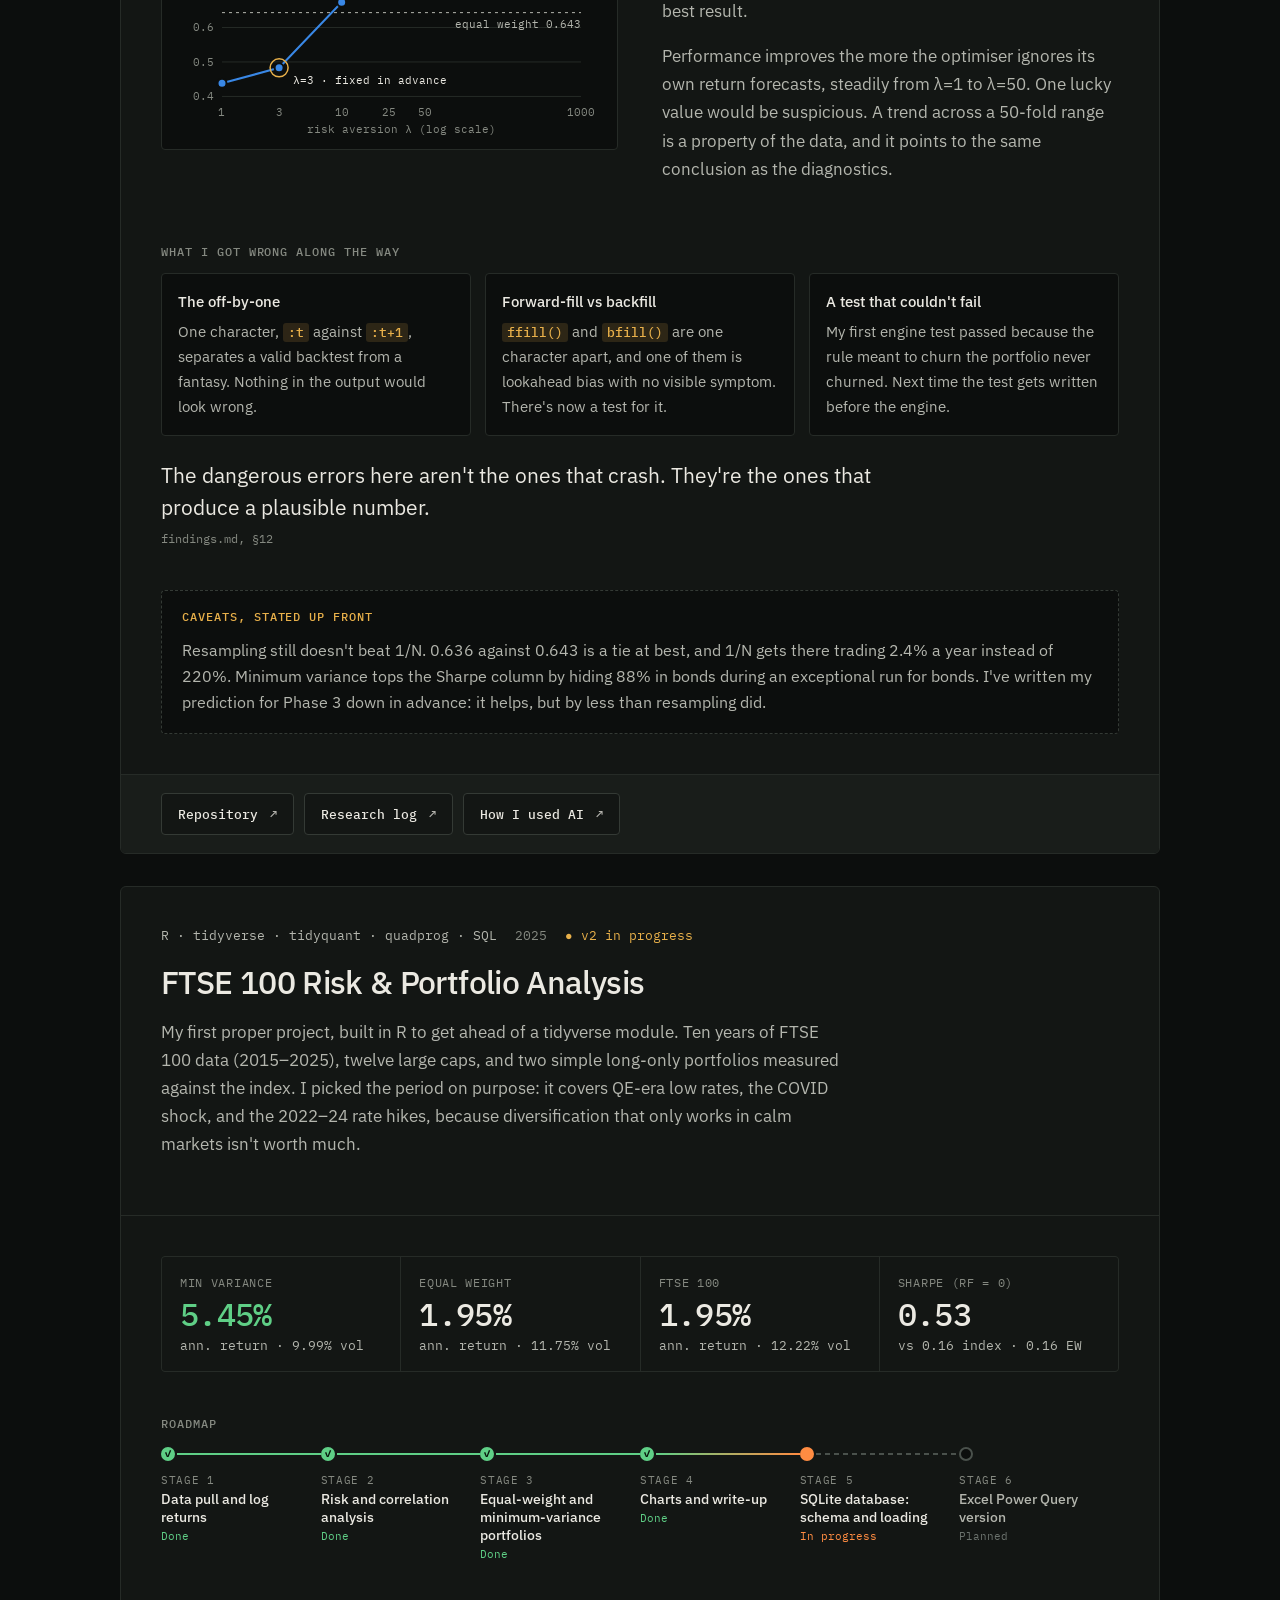
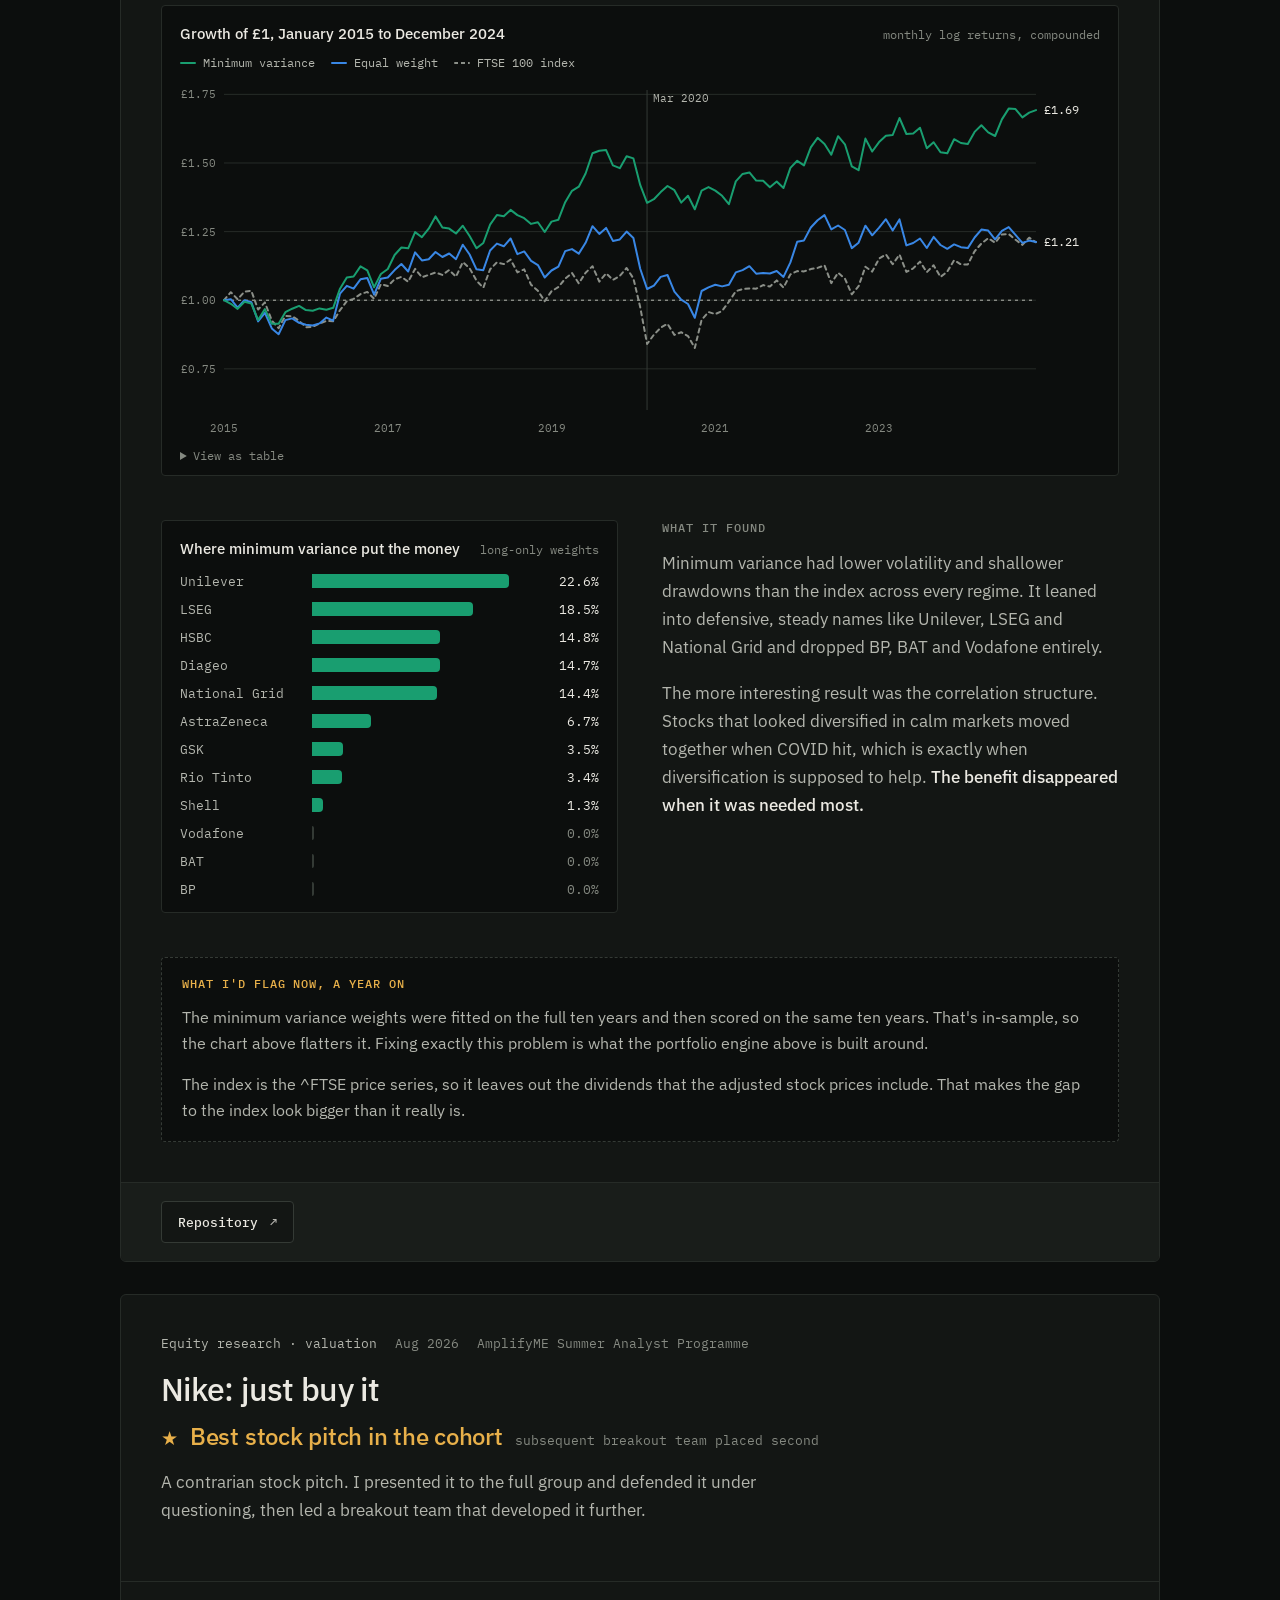
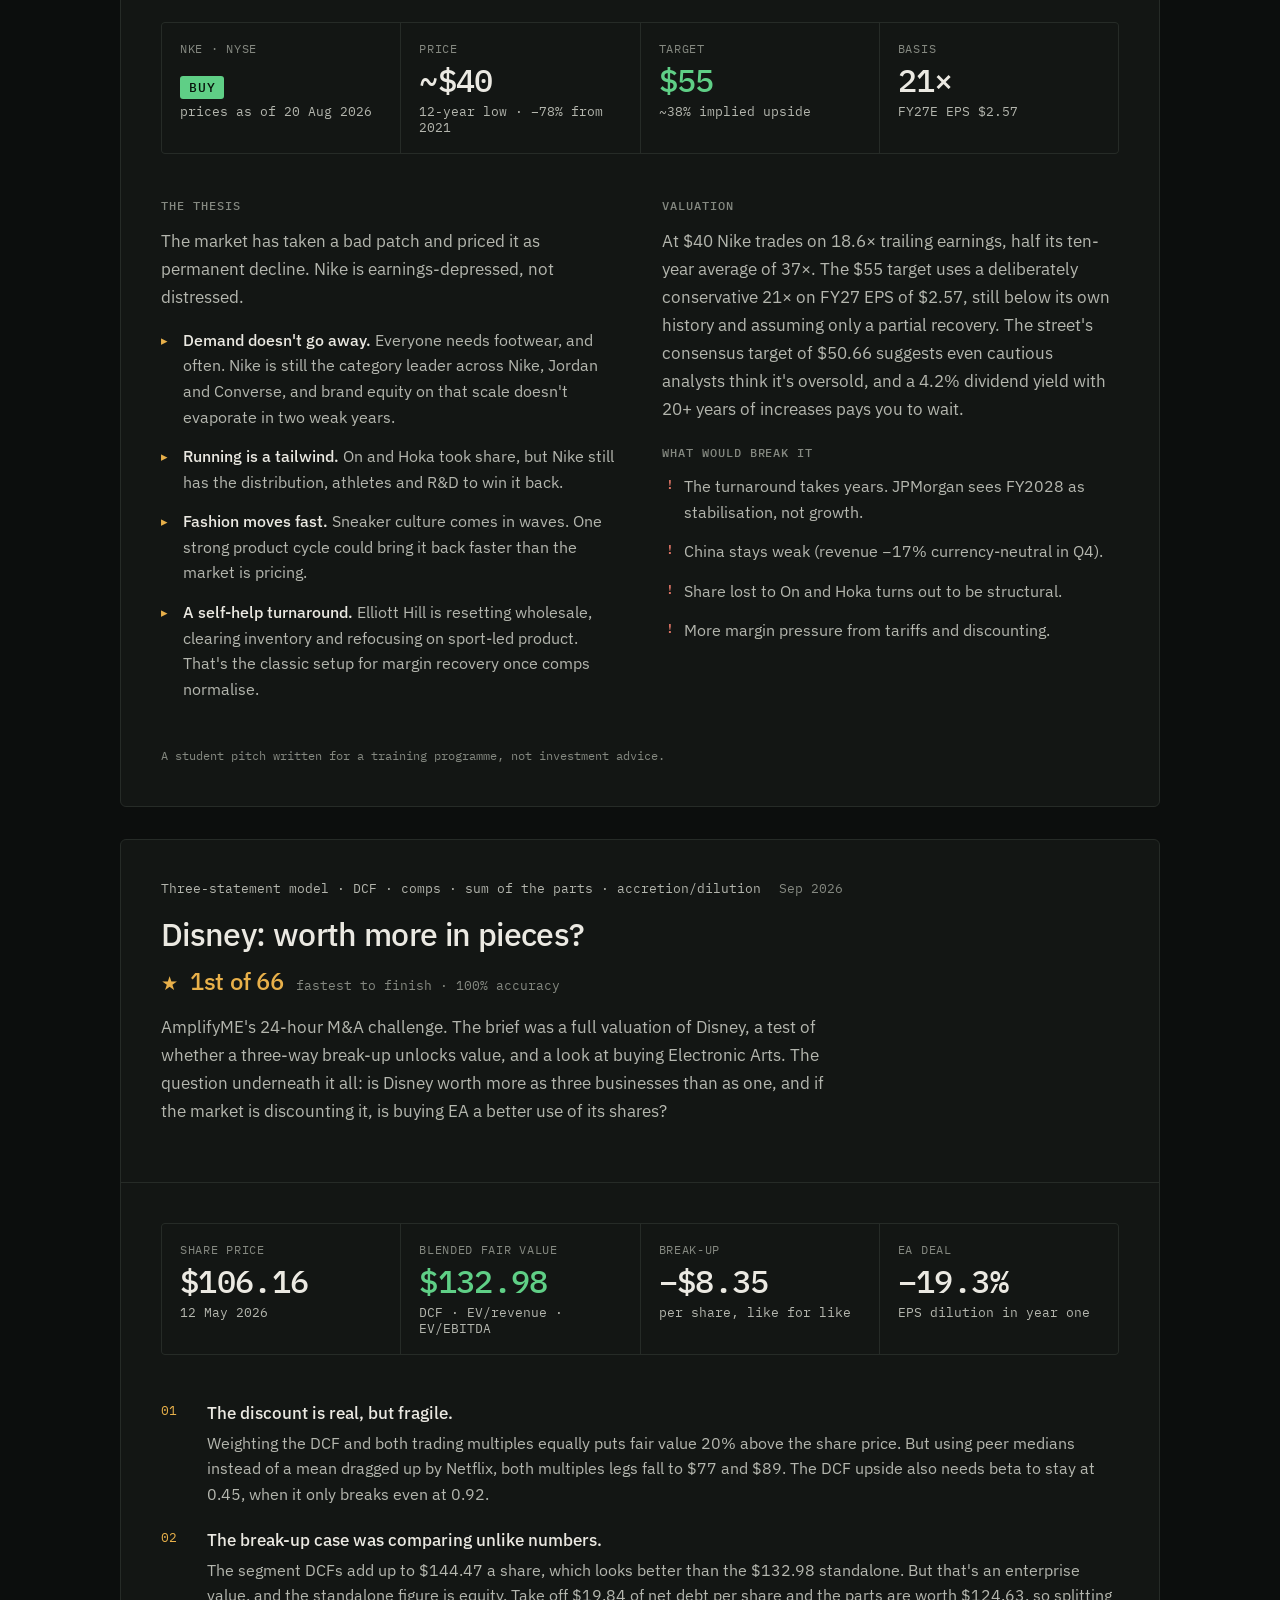
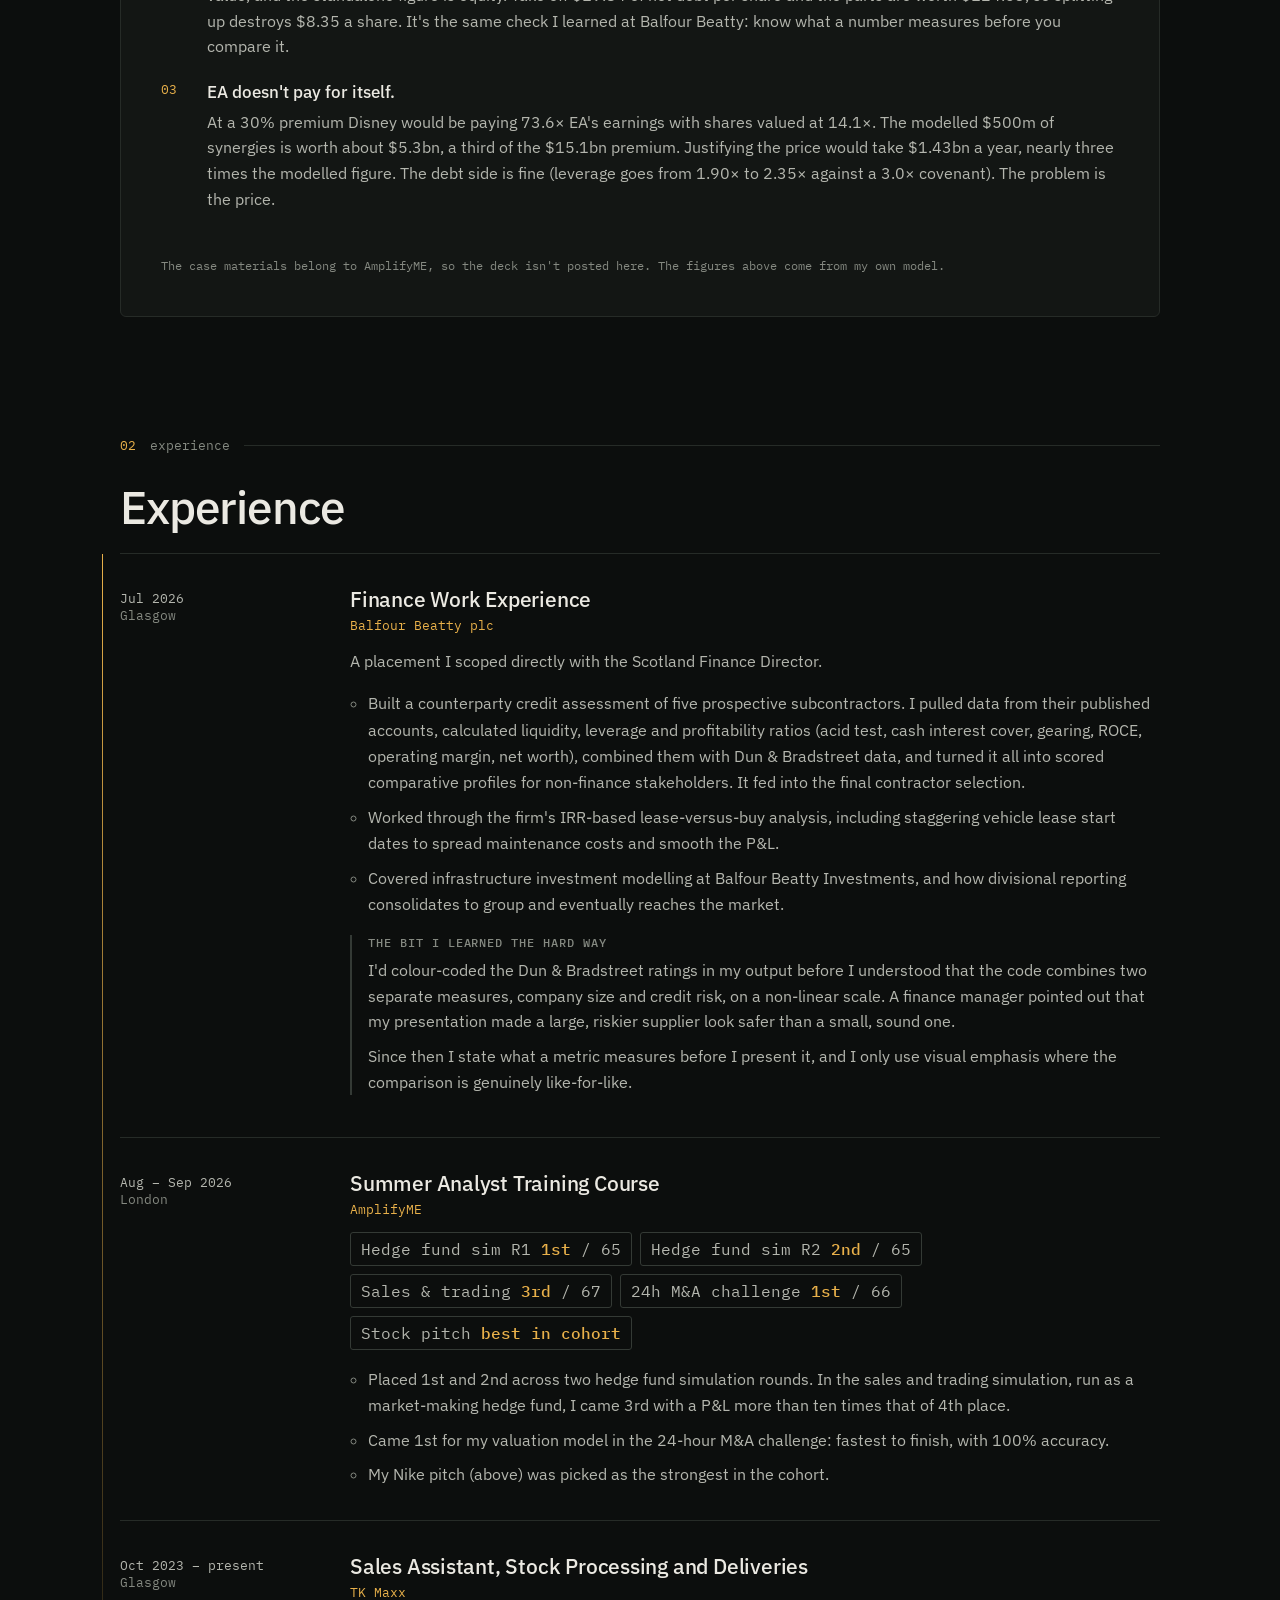
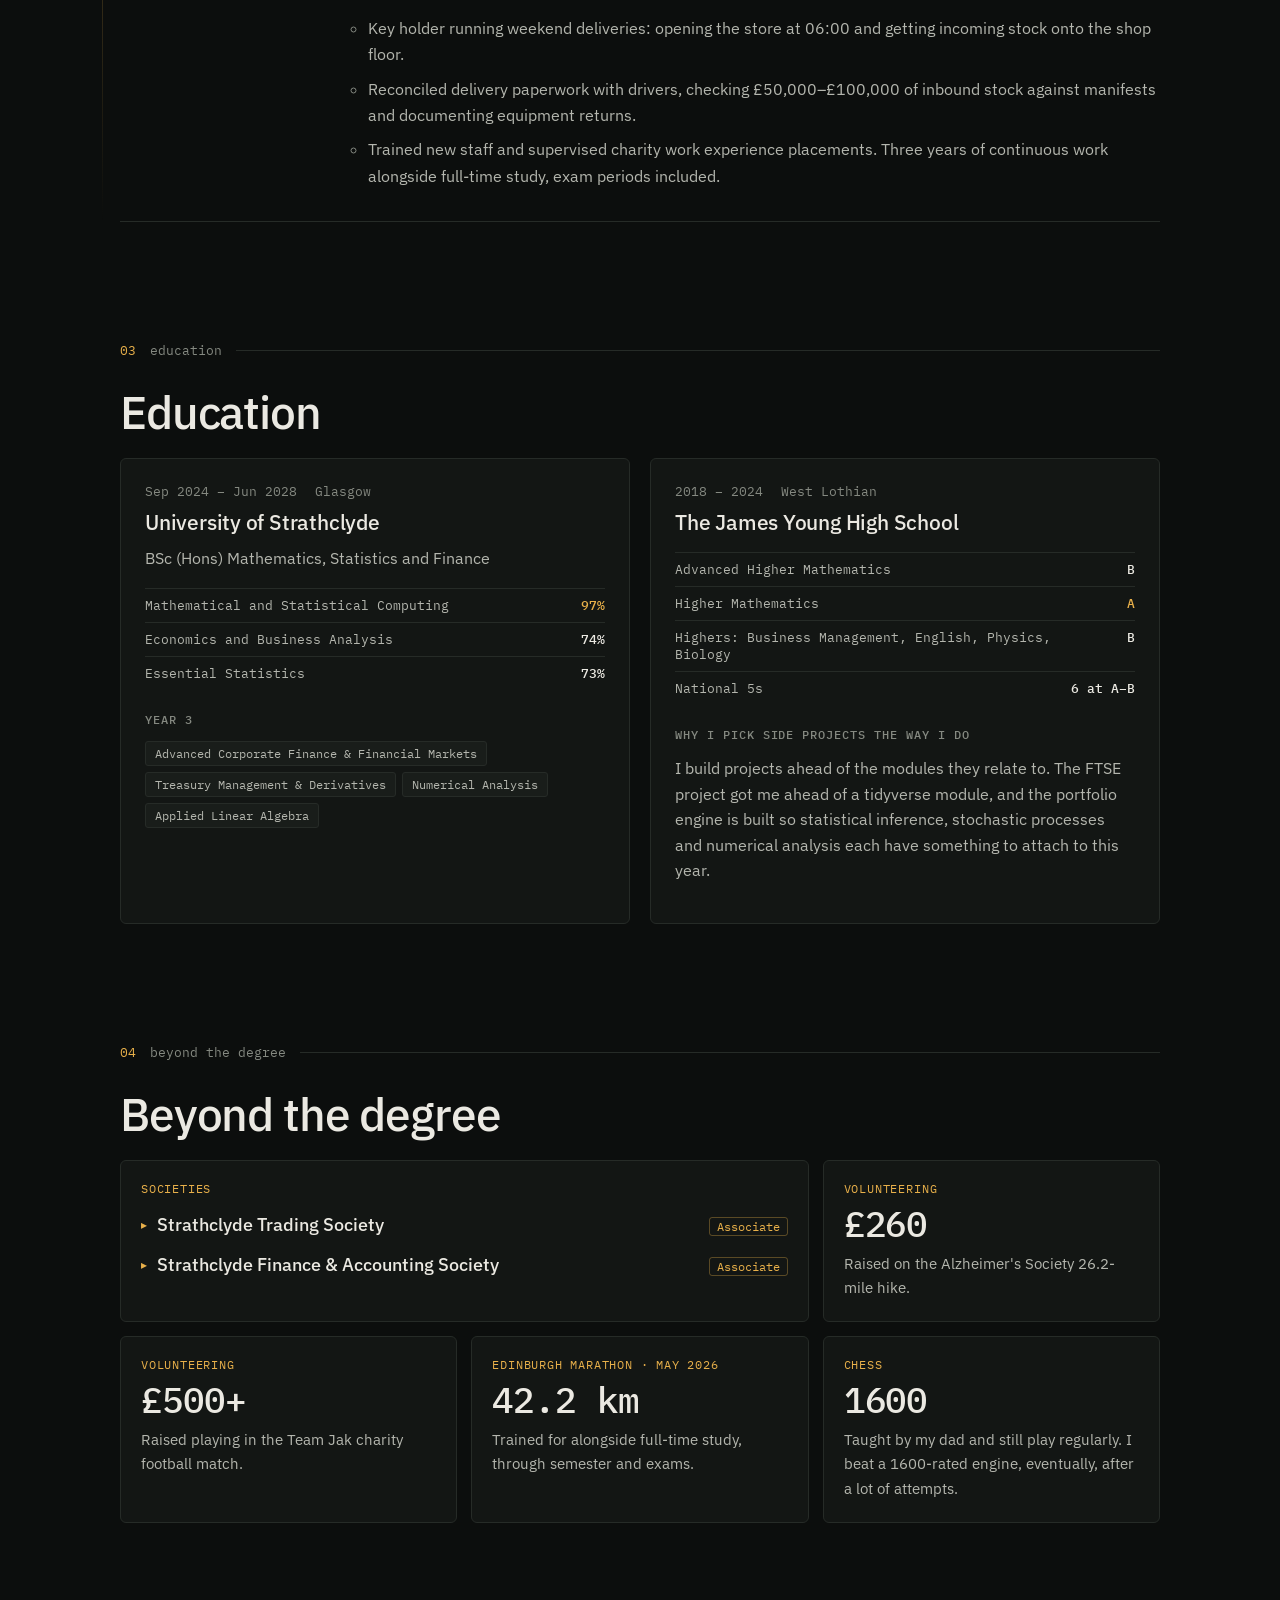
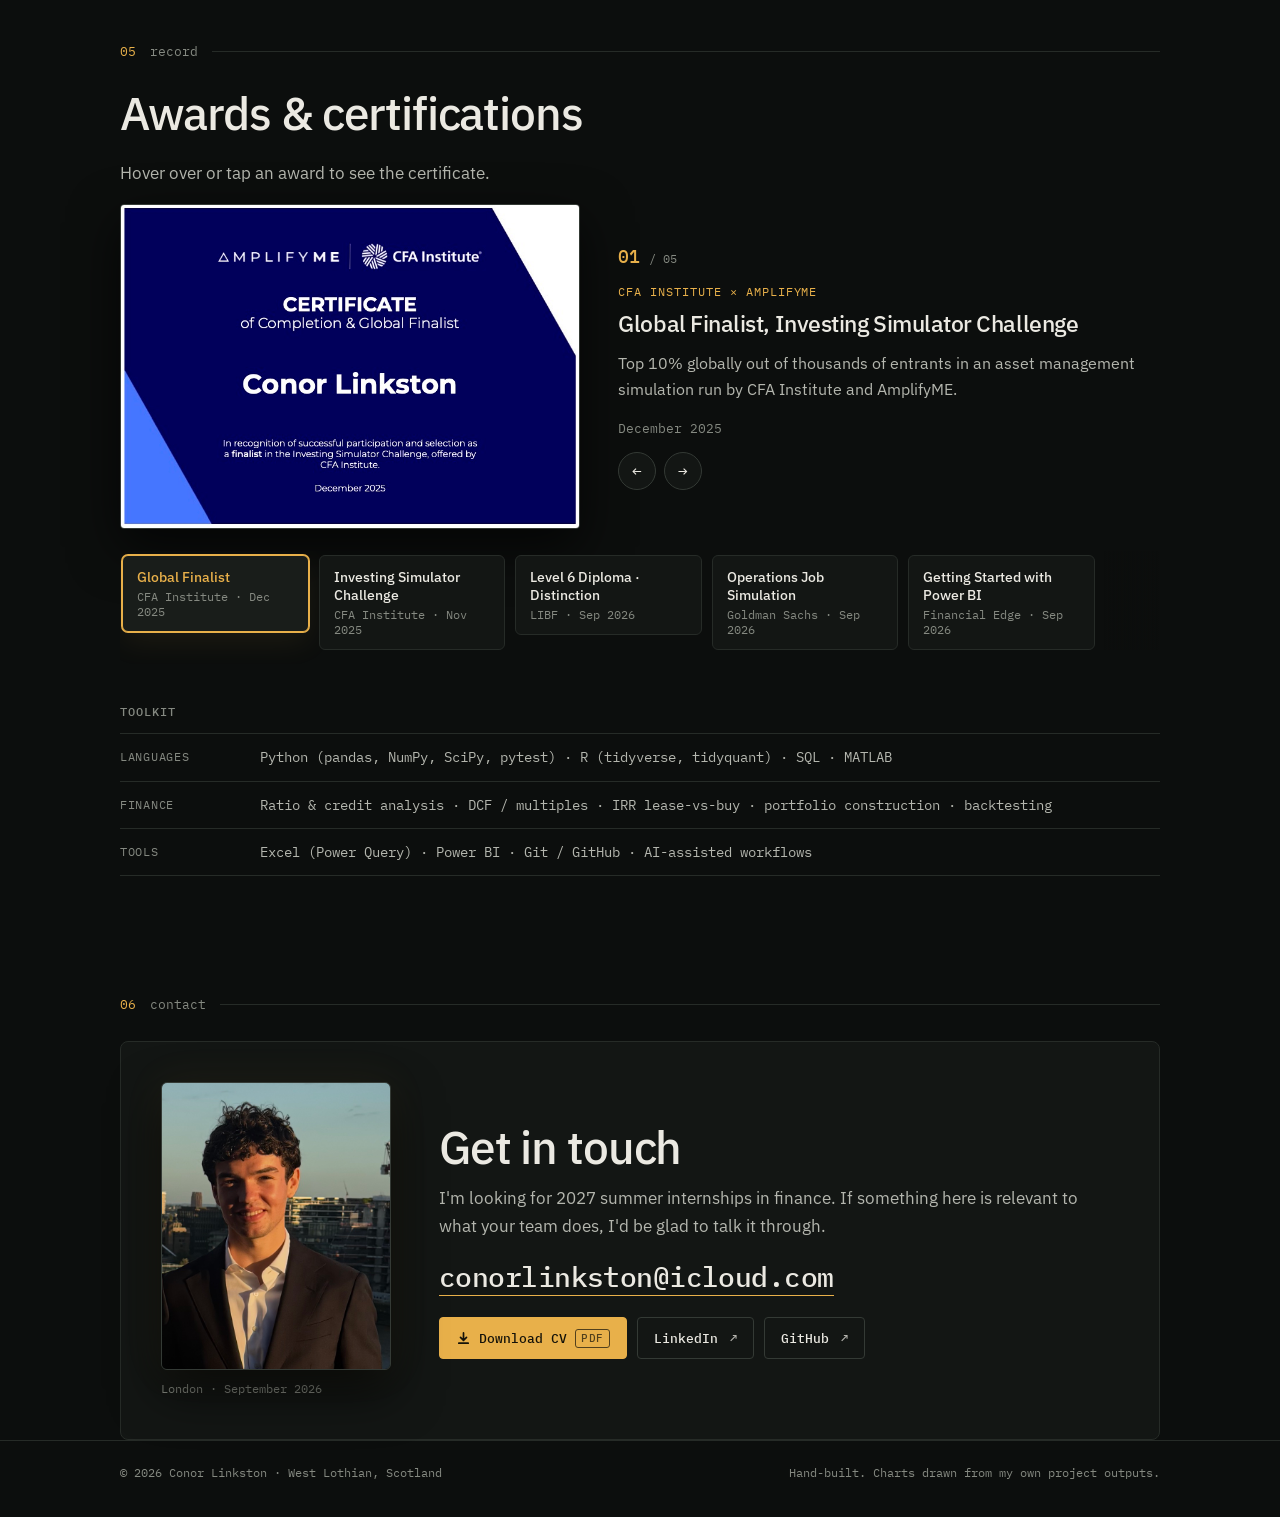
==== commit c24cb8d8: "Fix results table, button hover states, landing fit, roadmap connectors; mobile table cards Co-Autho" ====
--- a/index.html
+++ b/index.html
@@ -18,7 +18,7 @@
   <link rel="preconnect" href="https://fonts.googleapis.com">
   <link rel="preconnect" href="https://fonts.gstatic.com" crossorigin>
   <link href="https://fonts.googleapis.com/css2?family=IBM+Plex+Mono:wght@400;500&family=IBM+Plex+Sans:wght@400;500&display=swap" rel="stylesheet">
-  <link rel="stylesheet" href="assets/style.css">
+  <link rel="stylesheet" href="assets/style.css?v=8">
 </head>
 <body>
 <a class="skip" href="#main">Skip to content</a>
@@ -87,7 +87,7 @@
     <p class="role"><span class="decode-line" data-text="Mathematics, Statistics & Finance · University of Strathclyde">Mathematics, Statistics &amp; Finance · University of Strathclyde</span></p>
     <p class="lede">I build models to test ideas in finance, and I <em>report what they find</em>, not what I hoped they would.</p>
     <div class="links">
-      <a class="btn primary" href="#work">See the work ↓</a>
+      <a class="btn primary" href="#work">See the work <span class="down" aria-hidden="true">↓</span></a>
       <a class="btn dl" href="assets/Conor_Linkston_CV.pdf" download="Conor_Linkston_CV.pdf"><svg class="ico" viewBox="0 0 16 16" aria-hidden="true"><path d="M8 2v8m0 0-3.2-3.2M8 10l3.2-3.2M3 13h10"/></svg>Download CV <span class="sub">PDF</span></a>
       <a class="btn" href="https://www.linkedin.com/in/conorlinkston" target="_blank" rel="noopener noreferrer">LinkedIn</a>
       <a class="btn" href="https://github.com/conor8568" target="_blank" rel="noopener noreferrer">GitHub</a>
@@ -189,16 +189,16 @@
         </p>
 
         <div class="table-wrap">
-          <table>
+          <table class="rtable">
             <caption>Out of sample, net of costs · reproduce with <code>python3 scripts/run_backtest.py</code></caption>
             <thead><tr><th scope="col">strategy</th><th scope="col">ann. return</th><th scope="col">ann. vol</th><th scope="col">Sharpe</th><th scope="col">max DD</th><th scope="col">turnover</th></tr></thead>
             <tbody>
-              <tr class="bench"><td>Equal weight (1/N)</td><td>7.86%</td><td>13.10%</td><td>0.643</td><td>−36.7%</td><td class="win">2.4%</td></tr>
-              <tr><td>Markowitz (λ=3)</td><td>7.44%</td><td>18.36%</td><td>0.483</td><td>−31.7%</td><td>349%</td></tr>
-              <tr><td>Markowitz + Ledoit-Wolf</td><td>7.44%</td><td>18.36%</td><td>0.483</td><td>−31.6%</td><td>348%</td></tr>
-              <tr class="hl"><td>Markowitz + resampling</td><td class="win">8.28%</td><td>14.07%</td><td>0.636</td><td>−29.5%</td><td>220%</td></tr>
-              <tr><td>Minimum variance</td><td>3.67%</td><td class="win">5.35%</td><td class="win">0.700</td><td class="win">−19.7%</td><td>30.4%</td></tr>
-              <tr><td>Minimum variance + LW</td><td>3.59%</td><td>5.32%</td><td>0.689</td><td>−19.8%</td><td>29.9%</td></tr>
+              <tr class="bench"><td>Equal weight (1/N)</td><td data-label="ann. return">7.86%</td><td data-label="ann. vol">13.10%</td><td data-label="Sharpe">0.643</td><td data-label="max DD">−36.7%</td><td data-label="turnover" class="win">2.4%</td></tr>
+              <tr><td>Markowitz (λ=3)</td><td data-label="ann. return">7.44%</td><td data-label="ann. vol">18.36%</td><td data-label="Sharpe">0.483</td><td data-label="max DD">−31.7%</td><td data-label="turnover">349%</td></tr>
+              <tr><td>Markowitz + Ledoit-Wolf</td><td data-label="ann. return">7.44%</td><td data-label="ann. vol">18.36%</td><td data-label="Sharpe">0.483</td><td data-label="max DD">−31.6%</td><td data-label="turnover">348%</td></tr>
+              <tr class="hl"><td>Markowitz + resampling</td><td data-label="ann. return" class="win">8.28%</td><td data-label="ann. vol">14.07%</td><td data-label="Sharpe">0.636</td><td data-label="max DD">−29.5%</td><td data-label="turnover">220%</td></tr>
+              <tr><td>Minimum variance</td><td data-label="ann. return">3.67%</td><td data-label="ann. vol" class="win">5.35%</td><td data-label="Sharpe" class="win">0.700</td><td data-label="max DD" class="win">−19.7%</td><td data-label="turnover">30.4%</td></tr>
+              <tr><td>Minimum variance + LW</td><td data-label="ann. return">3.59%</td><td data-label="ann. vol">5.32%</td><td data-label="Sharpe">0.689</td><td data-label="max DD">−19.8%</td><td data-label="turnover">29.9%</td></tr>
             </tbody>
           </table>
         </div>
@@ -361,7 +361,7 @@
           <span>AmplifyME Summer Analyst Programme</span>
         </div>
         <h3 class="title" id="p3">Nike: just buy it</h3>
-        <p class="win"><span class="trophy" aria-hidden="true">★</span>Best stock pitch in the cohort<span class="win-sub">breakout team placed 2nd</span></p>
+        <p class="award-line"><span class="trophy" aria-hidden="true">★</span>Best stock pitch in the cohort<span class="win-sub">subsequent breakout team placed second</span></p>
         <p class="prose">
           A contrarian stock pitch. I presented it to the full group and defended it under questioning,
           then led a breakout team that developed it further.
@@ -416,7 +416,7 @@
           <span>Sep 2026</span>
         </div>
         <h3 class="title" id="p4">Disney: worth more in pieces?</h3>
-        <p class="win"><span class="trophy" aria-hidden="true">★</span>1st of 66<span class="win-sub">fastest to finish · 100% accuracy</span></p>
+        <p class="award-line"><span class="trophy" aria-hidden="true">★</span>1st of 66<span class="win-sub">fastest to finish · 100% accuracy</span></p>
         <p class="prose">
           AmplifyME's 24-hour M&amp;A challenge. The brief was a full valuation of Disney, a test of whether a three-way
           break-up unlocks value, and a look at buying Electronic Arts.
@@ -696,8 +696,8 @@
   </div>
 </footer>
 
-<script src="assets/data.js"></script>
-<script src="assets/charts.js"></script>
-<script src="assets/site.js"></script>
+<script src="assets/data.js?v=6"></script>
+<script src="assets/charts.js?v=6"></script>
+<script src="assets/site.js?v=6"></script>
 </body>
 </html>
--- a/assets/style.css
+++ b/assets/style.css
@@ -612,9 +612,9 @@
 @keyframes nudge { 40% { transform: translateY(2px); } }
 
 /* win headlines under project titles */
-.win { display: flex; flex-wrap: wrap; align-items: baseline; gap: 4px 12px; margin: -4px 0 16px; font: 500 clamp(19px, 2.2vw, 24px)/1.3 var(--sans); letter-spacing: -.01em; color: var(--accent); }
-.win .trophy { font-size: .8em; }
-.win .win-sub { font: 400 12.5px var(--mono); color: var(--muted); letter-spacing: 0; }
+.award-line { display: flex; flex-wrap: wrap; align-items: baseline; gap: 4px 12px; margin: -4px 0 16px; font: 500 clamp(19px, 2.2vw, 24px)/1.3 var(--sans); letter-spacing: -.01em; color: var(--accent); }
+.award-line .trophy { font-size: .8em; }
+.award-line .win-sub { font: 400 12.5px var(--mono); color: var(--muted); letter-spacing: 0; }
 
 /* project roadmaps: green done, orange in progress, grey planned */
 .roadmap-wrap h4 { margin-bottom: 16px; }
@@ -682,3 +682,59 @@
   .contact-grid { grid-template-columns: 1fr; }
   .portrait-card { max-width: 170px; }
 }
+
+/* ================= v6 fixes ================= */
+
+/* buttons: one consistent system */
+.btn { height: 42px; padding: 0 16px; line-height: 1; justify-content: center; background: var(--surface); border: 1px solid var(--line-2); color: var(--text);
+  transition: background-color .18s, border-color .18s, color .18s, box-shadow .18s, transform .12s; }
+.btn:hover { background: #e8b04a12; border-color: var(--accent); color: var(--text); }
+.btn:active { transform: translateY(1px); }
+.btn:focus-visible { outline: 2px solid var(--accent); outline-offset: 3px; }
+.btn.primary { background: var(--accent); border-color: var(--accent); color: #141209; }
+.btn.primary:hover { background: #f3c46b; border-color: #f3c46b; color: #141209; box-shadow: 0 8px 24px #e8b04a33; }
+.btn .down { display: inline-block; transition: transform .2s; }
+.btn:hover .down { transform: translateY(2px); }
+.btn[target="_blank"]:hover::after { color: var(--accent); }
+.btn.dl .sub { line-height: 1.2; }
+
+/* roadmap connectors: only green between two finished stages */
+.roadmap li.done:has(+ li.next)::before { background: repeating-linear-gradient(90deg, var(--todo) 0 5px, transparent 5px 9px); }
+.roadmap li.done:has(+ li.now)::before { background: linear-gradient(90deg, var(--done), var(--now)); }
+@media (max-width: 760px) {
+  .roadmap li.done:has(+ li.next)::before { background: repeating-linear-gradient(180deg, var(--todo) 0 5px, transparent 5px 9px); }
+  .roadmap li.done:has(+ li.now)::before { background: linear-gradient(180deg, var(--done), var(--now)); }
+}
+
+/* landing: sized to the screen height so the ticker sits in view at the bottom */
+.hero { min-height: calc(100svh - 56px - 44px); padding: clamp(28px, 6vh, 88px) 0 clamp(20px, 3.5vh, 40px); }
+.hero-name { font-size: clamp(56px, min(11.5vw, 16.5vh), 156px) !important; }
+.avail { margin-bottom: clamp(14px, 2.6vh, 26px); }
+.spark { margin: clamp(6px, 1.2vh, 14px) 0 clamp(12px, 2.4vh, 26px); height: clamp(26px, 4.4vh, 40px); }
+.hero .role { margin-bottom: clamp(8px, 1.6vh, 18px); }
+.hero .lede { margin-bottom: clamp(18px, 3.4vh, 34px); }
+.hero-stats { margin-top: clamp(22px, 4.5vh, 64px); }
+.hero-stats > div { padding-top: clamp(10px, 1.8vh, 16px); }
+@media (max-width: 900px) { .hero { min-height: 0; } }
+
+/* spec row: even grid instead of wrapping flex */
+.spec { display: grid; grid-template-columns: repeat(auto-fit, minmax(150px, 1fr)); gap: 1px; background: var(--line); overflow: hidden; }
+.spec div { background: var(--surface); border: 0 !important; }
+@media (max-width: 760px) { .spec { grid-template-columns: 1fr 1fr; } .spec div { flex-basis: auto; } }
+
+/* results table → stacked cards on phones, so the numbers are visible without sideways scrolling */
+@media (max-width: 640px) {
+  .rtable thead { display: none; }
+  .rtable, .rtable tbody { display: block; }
+  .rtable tr { display: grid; grid-template-columns: repeat(3, 1fr); gap: 6px 10px; padding: 12px 14px; border-bottom: 1px solid var(--line); }
+  .rtable tbody tr:last-child { border-bottom: 0; }
+  .rtable td { border: 0; padding: 0; text-align: left; white-space: normal; background: none !important; }
+  .rtable td:first-child { grid-column: 1 / -1; font-weight: 500; color: var(--text); padding-bottom: 2px; }
+  .rtable td[data-label]::before { content: attr(data-label); display: block; font-size: 10px; letter-spacing: .06em; text-transform: uppercase; color: var(--muted); margin-bottom: 1px; }
+  .rtable tr.hl { background: var(--accent-dim); }
+  #work .table-wrap:has(.rtable) { overflow: visible; }
+}
+/* header strip on phones: fade both edges so swiped text never butts against the logo */
+@media (max-width: 760px) {
+  .bar nav { mask-image: linear-gradient(to right, transparent, #000 14px, #000 calc(100% - 28px), transparent); -webkit-mask-image: linear-gradient(to right, transparent, #000 14px, #000 calc(100% - 28px), transparent); padding-left: 10px; }
+}
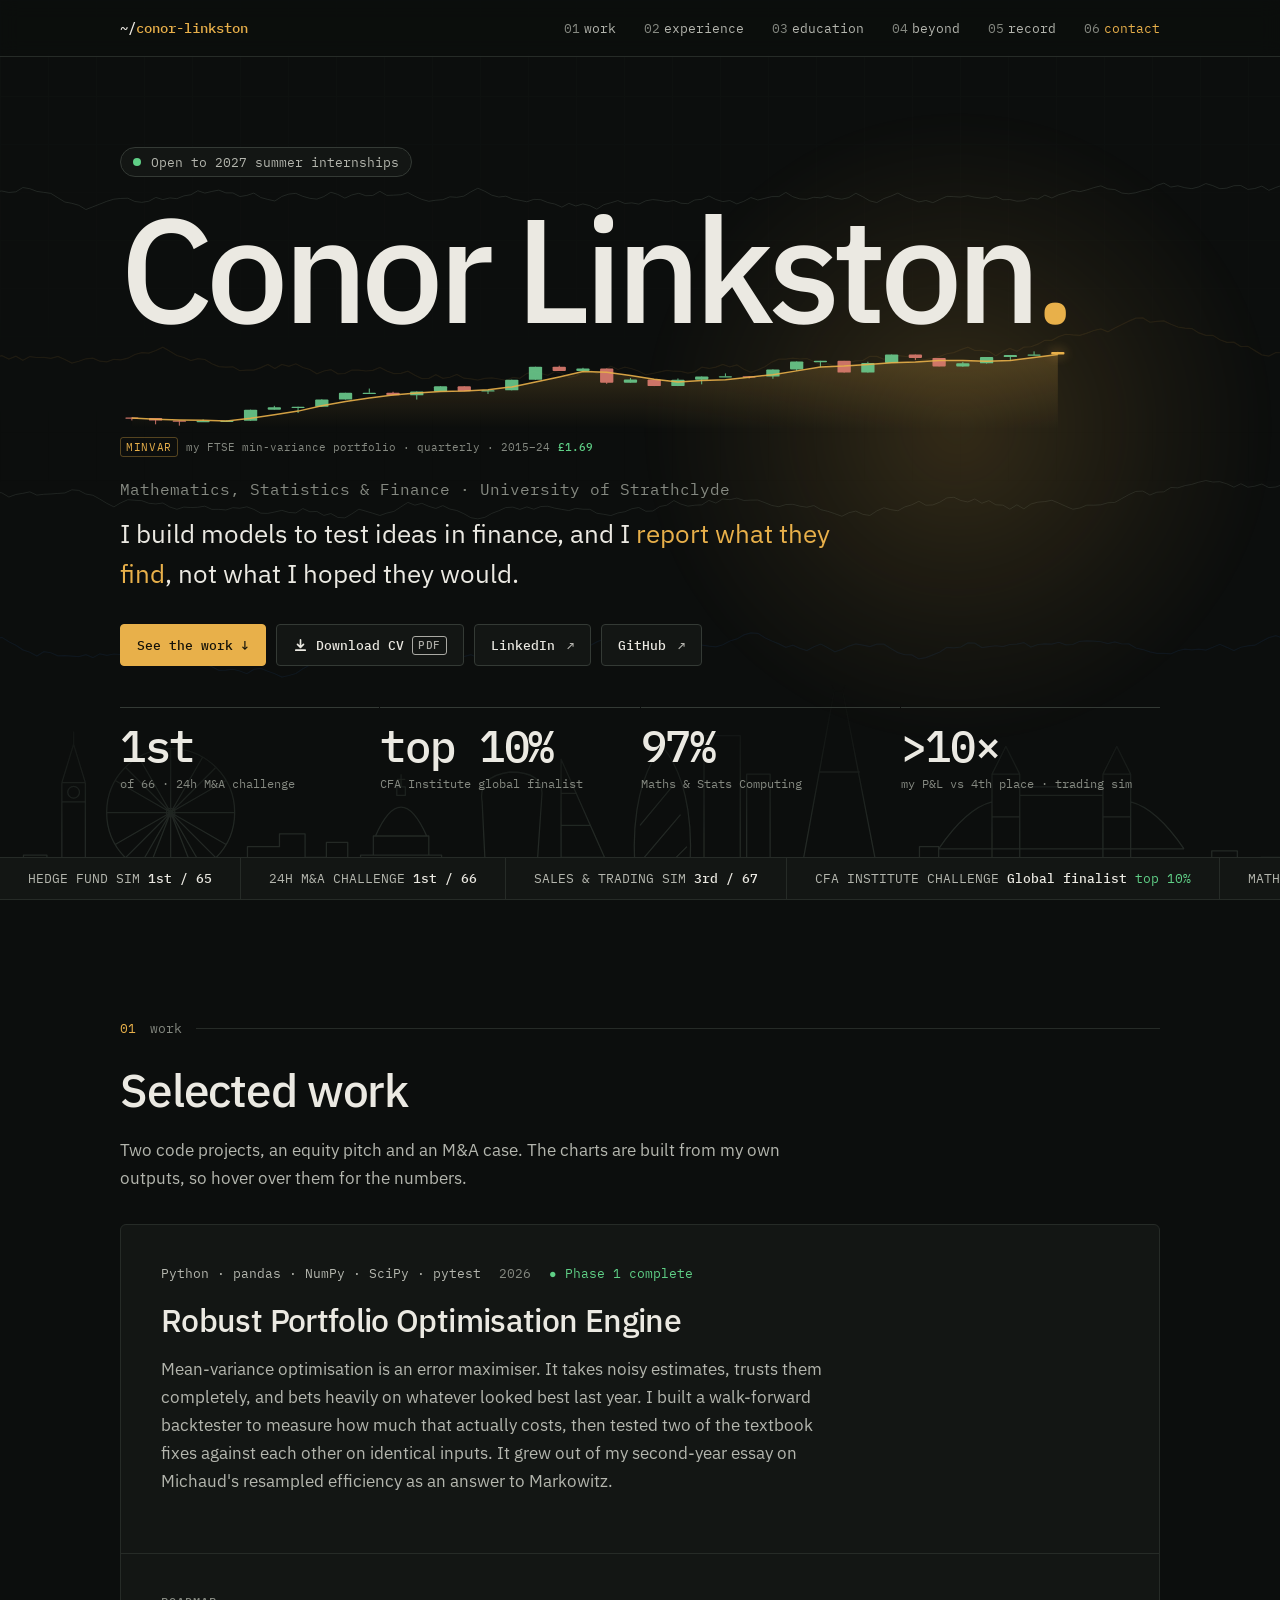
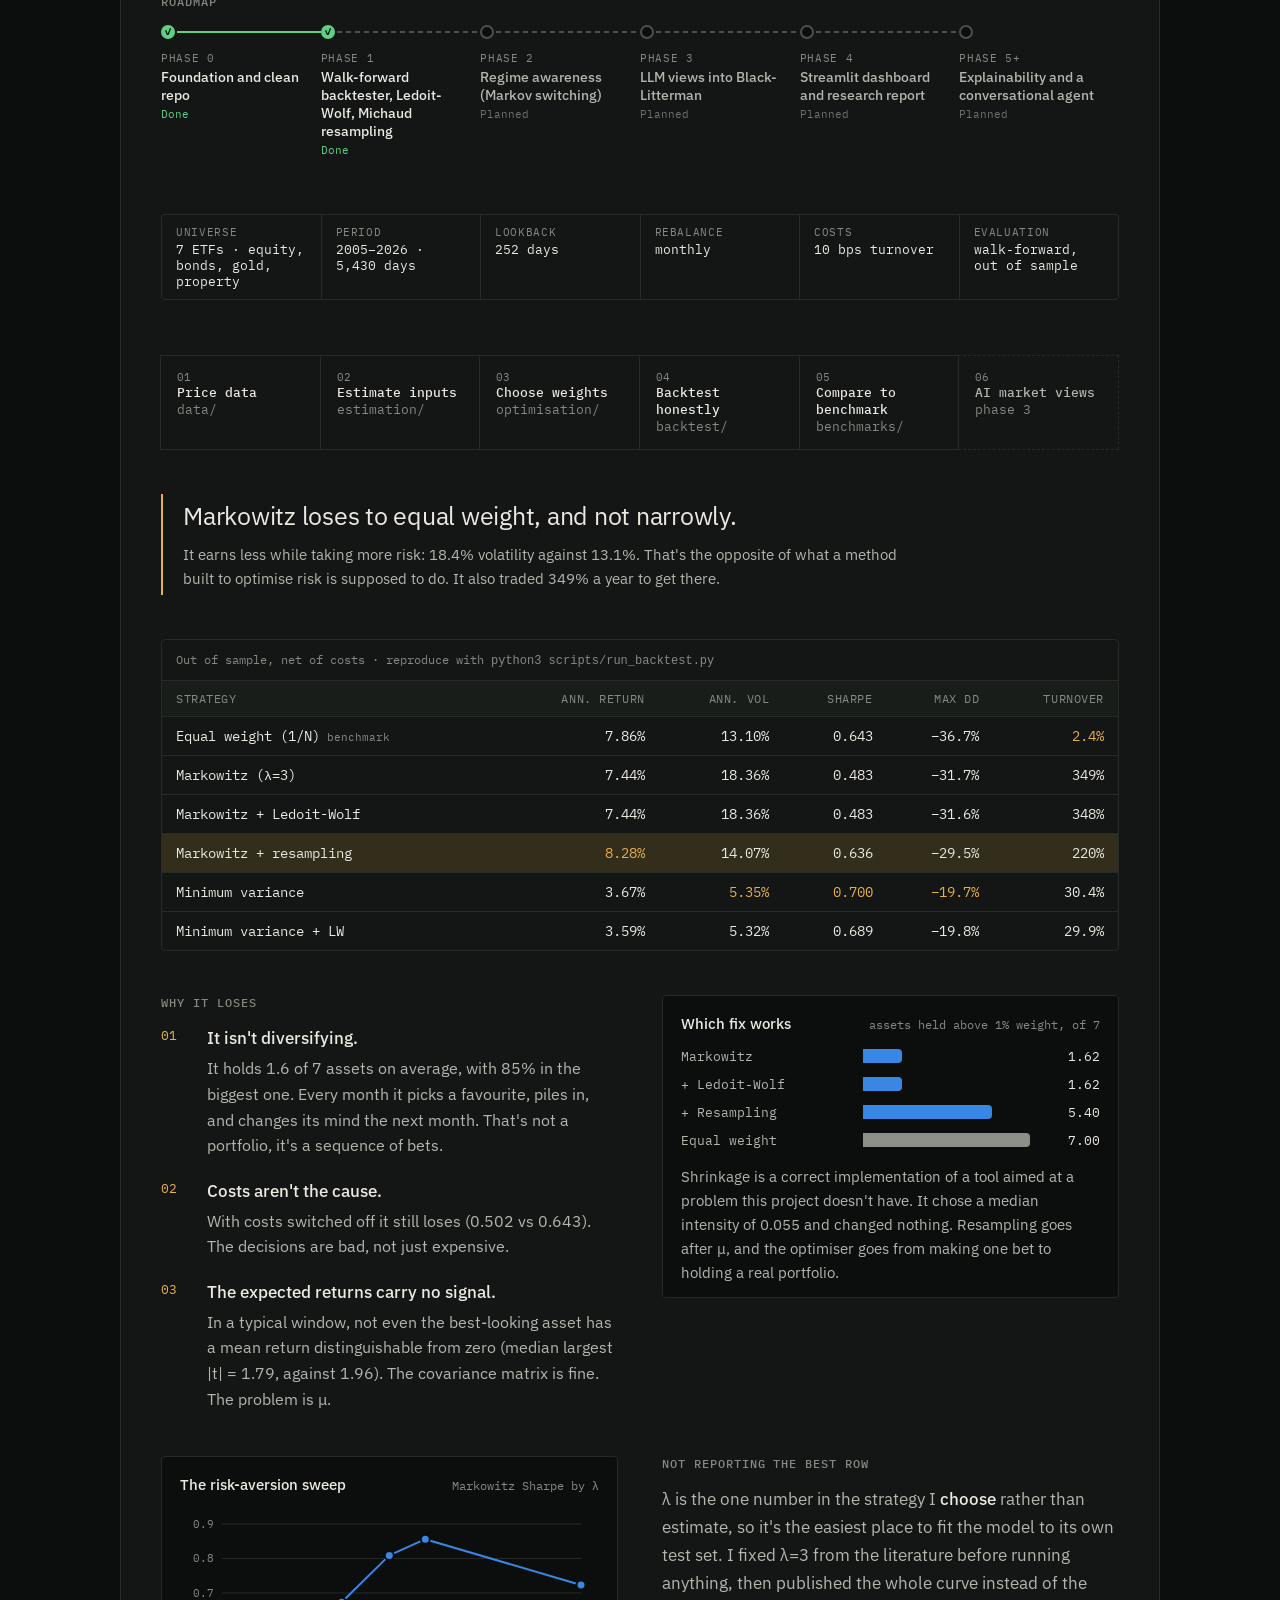
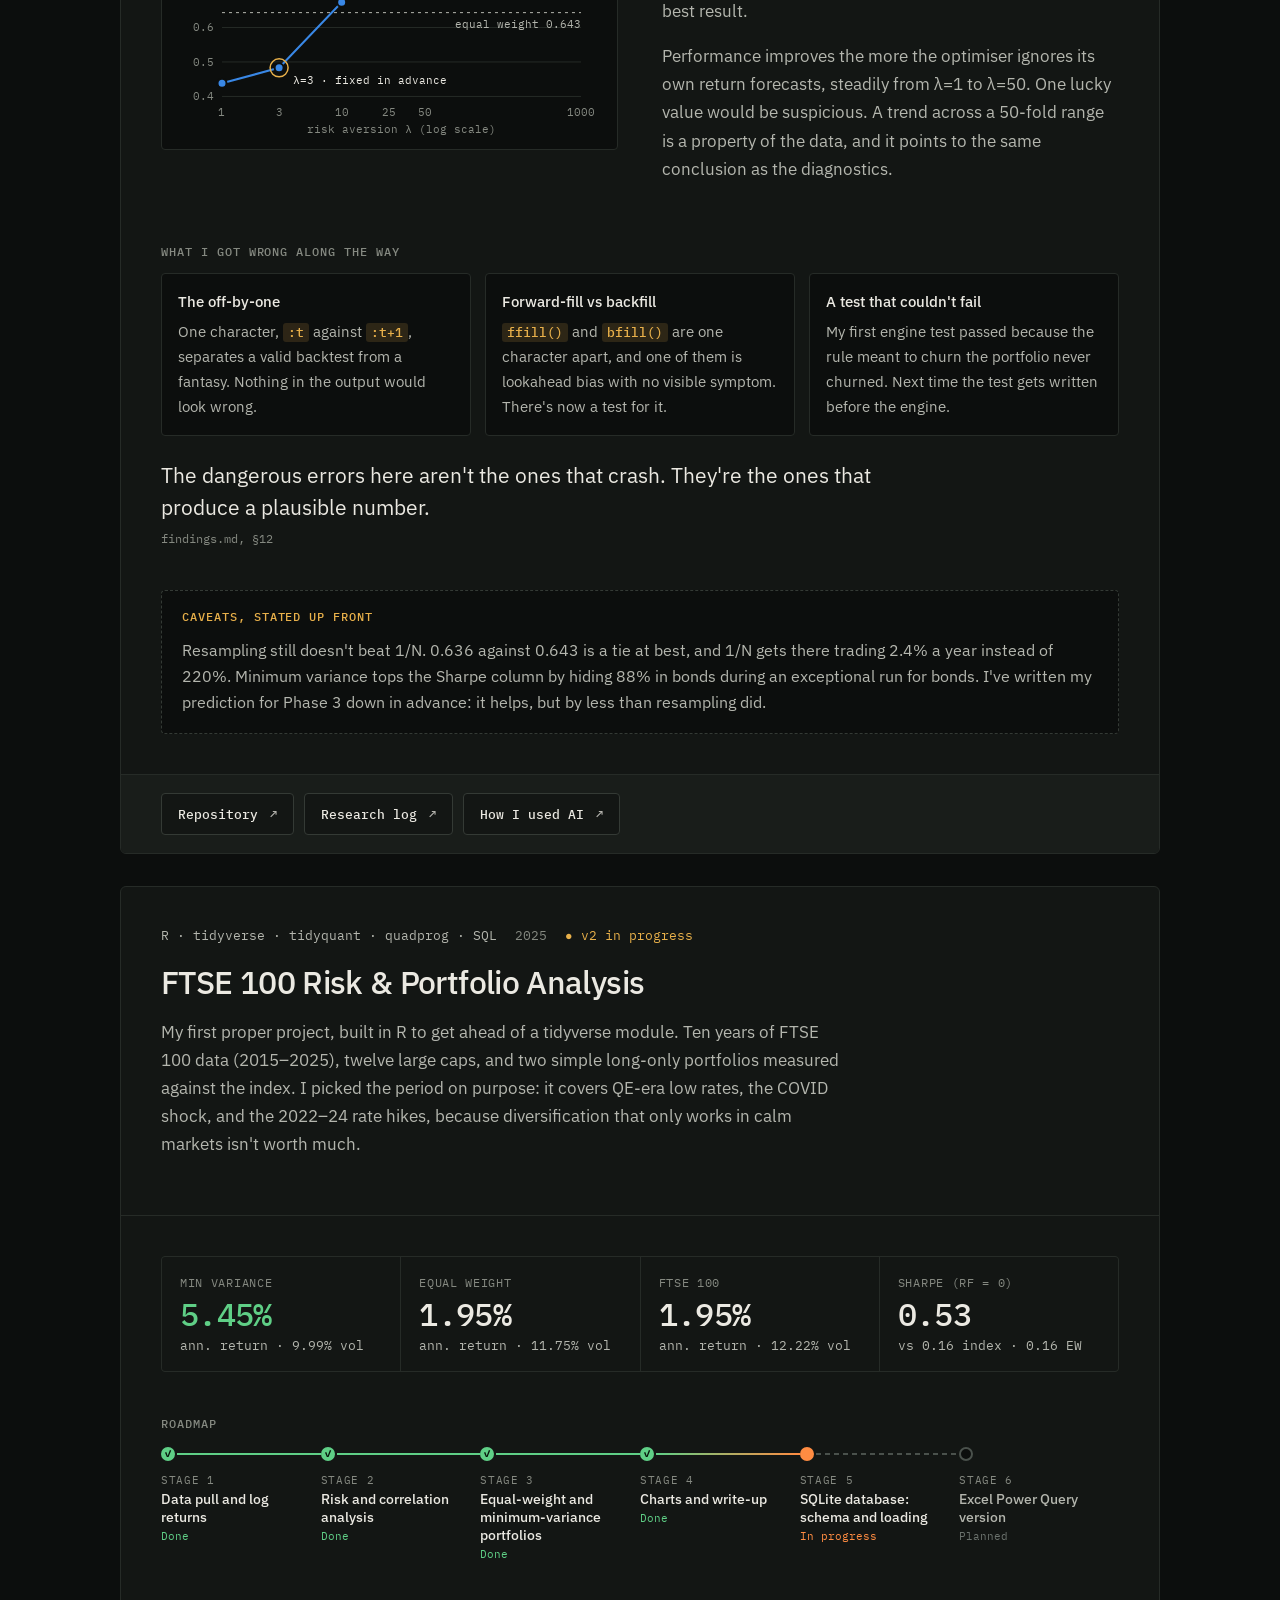
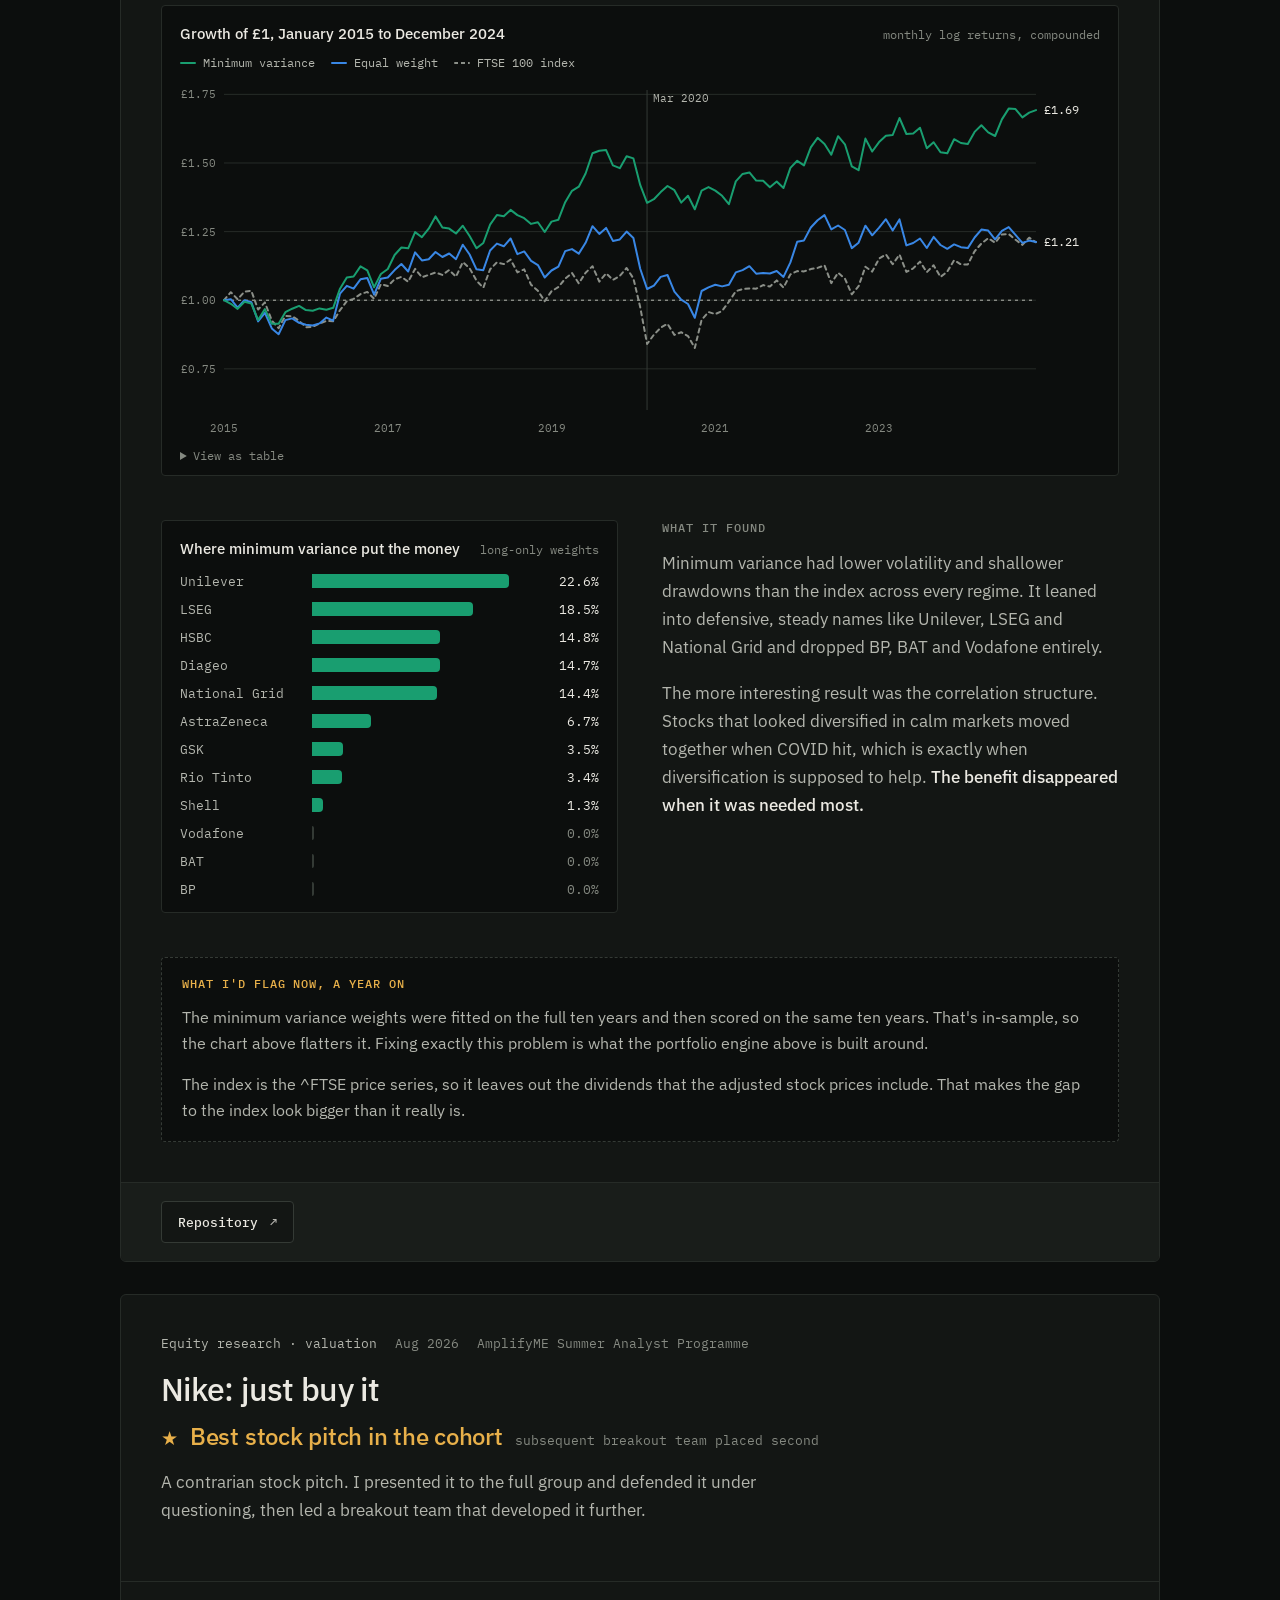
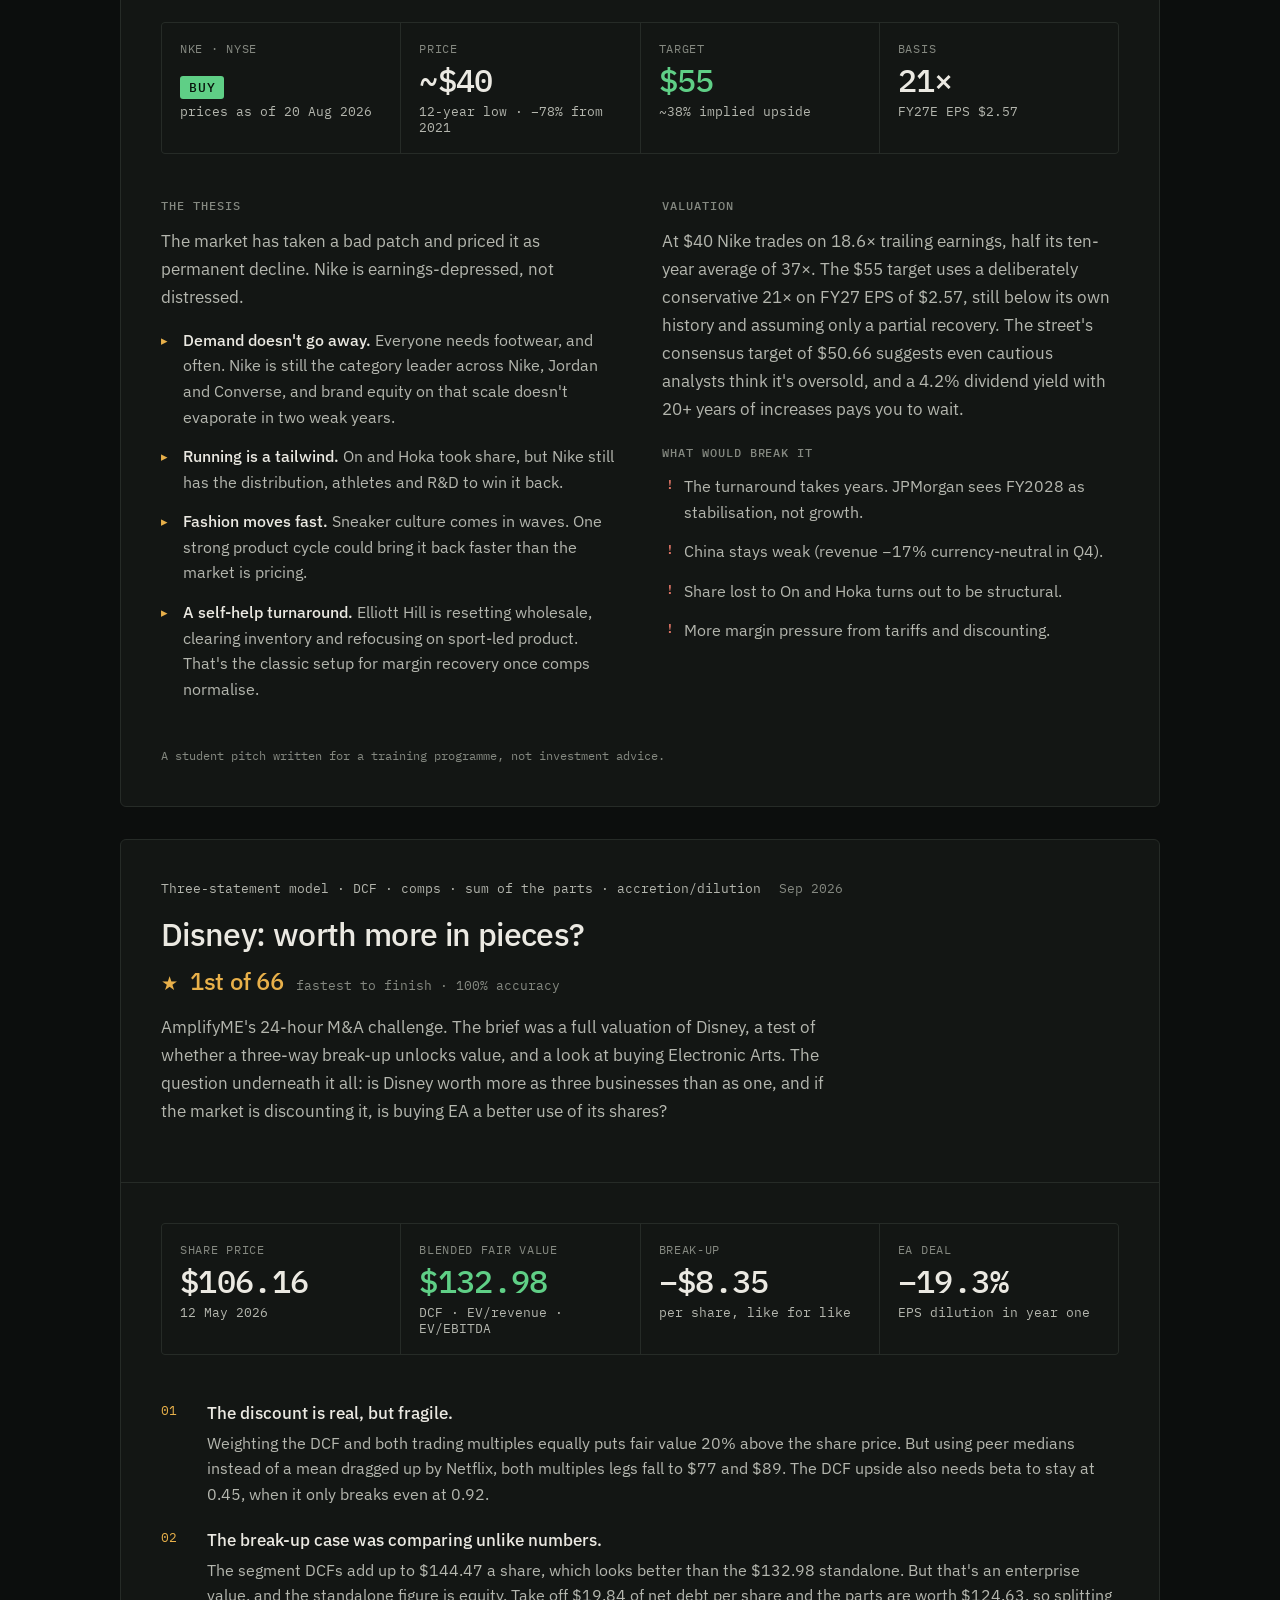
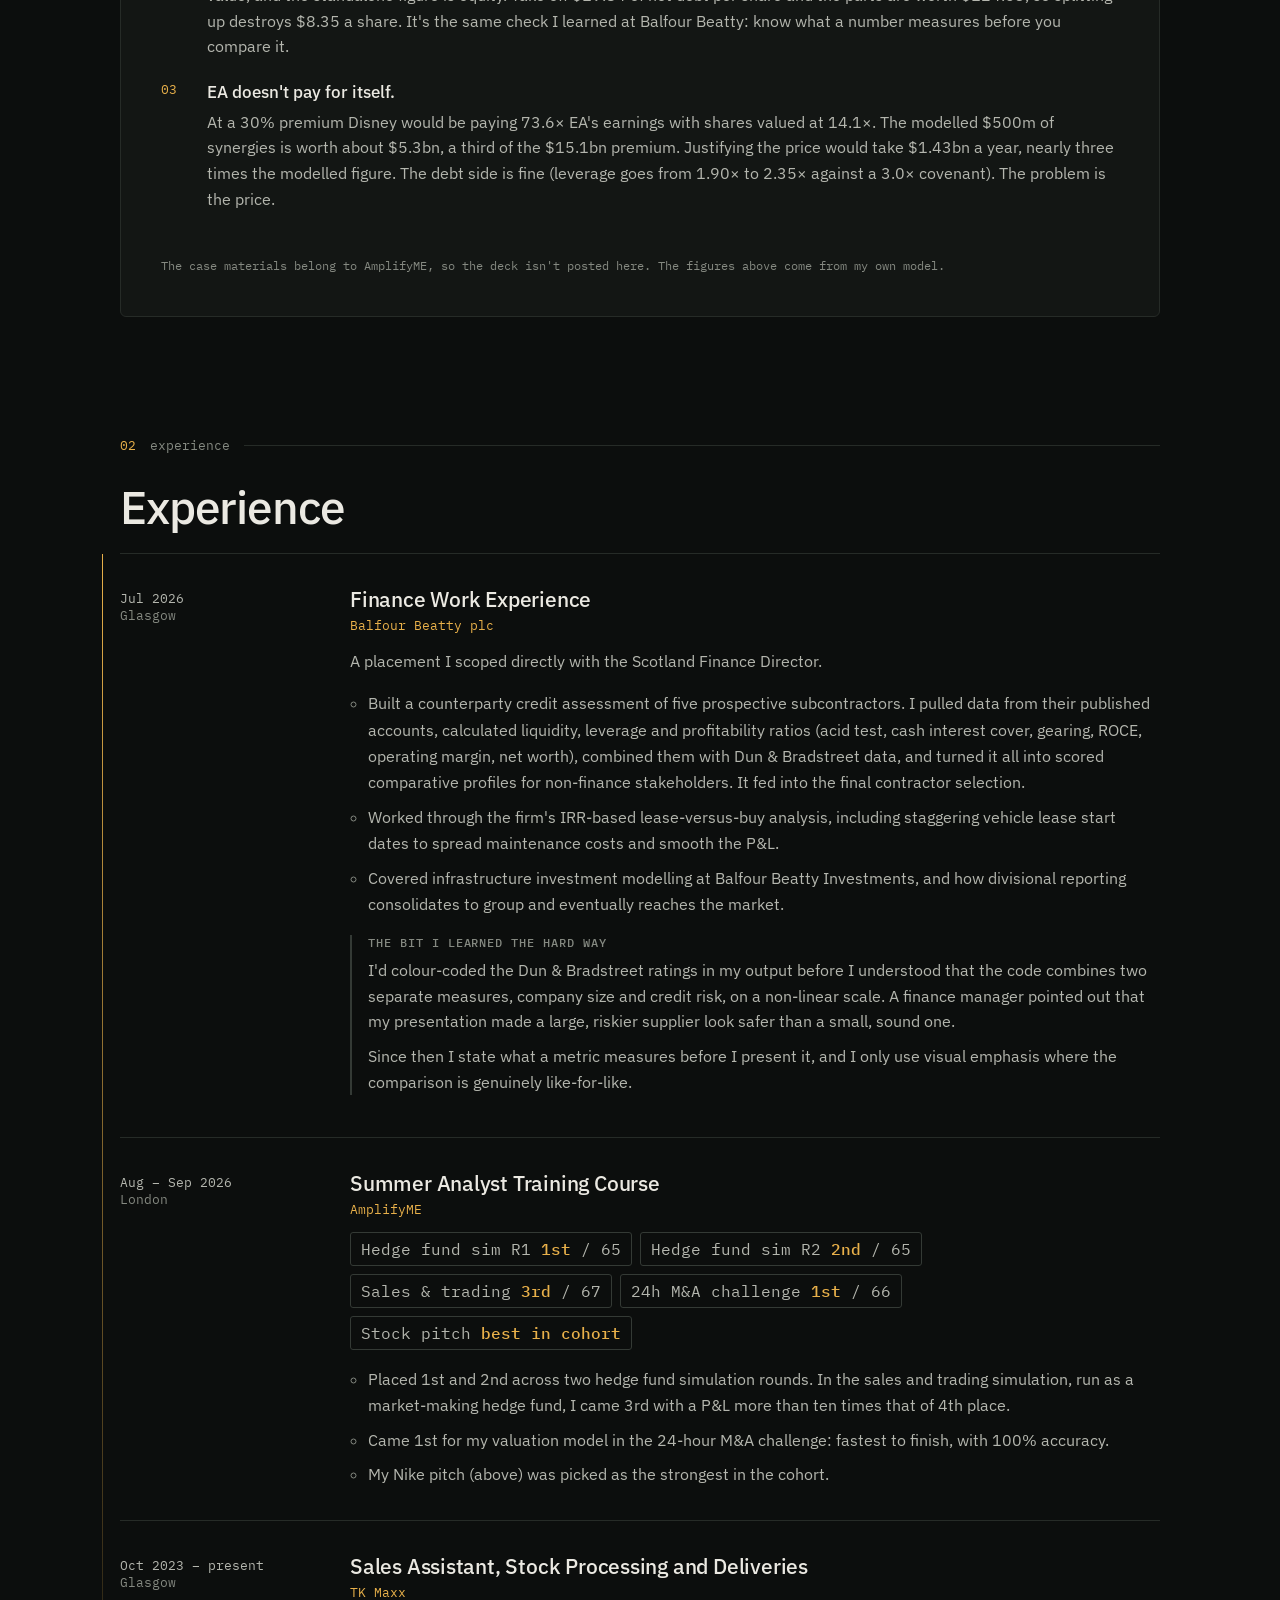
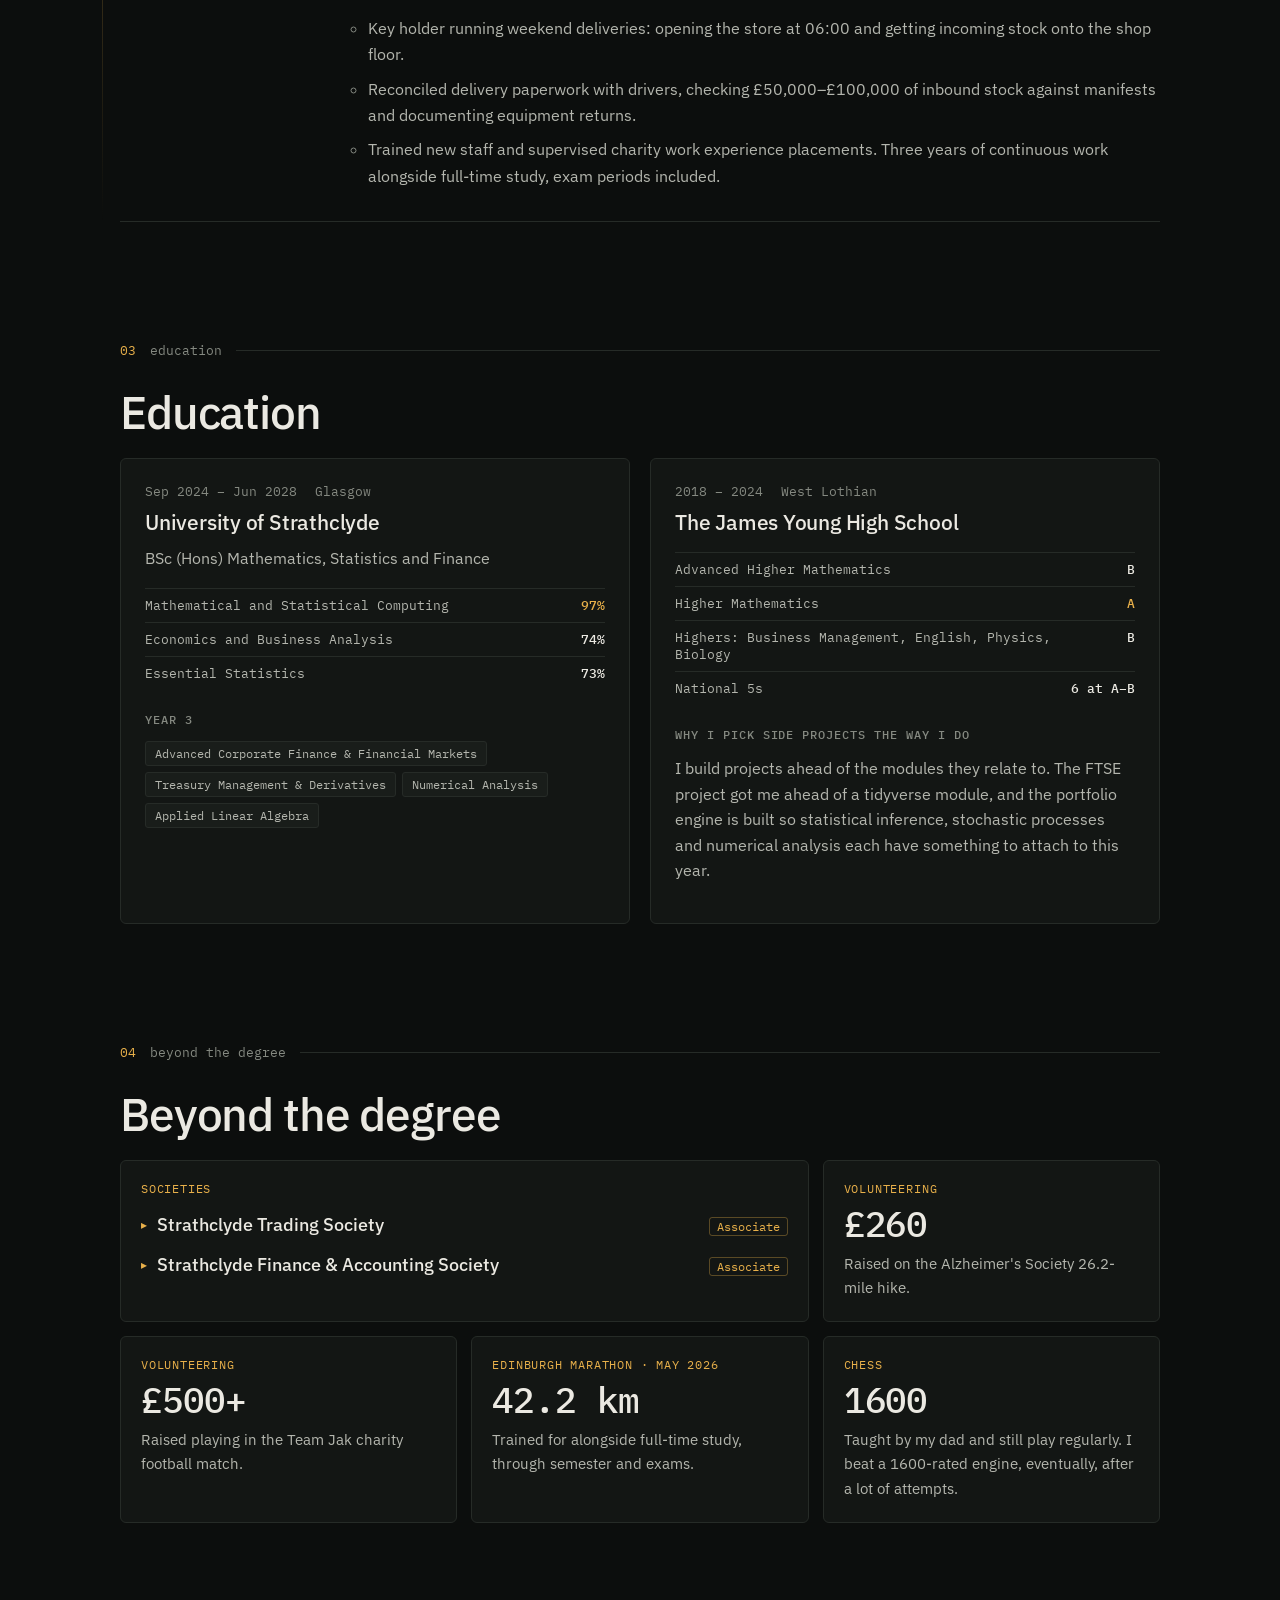
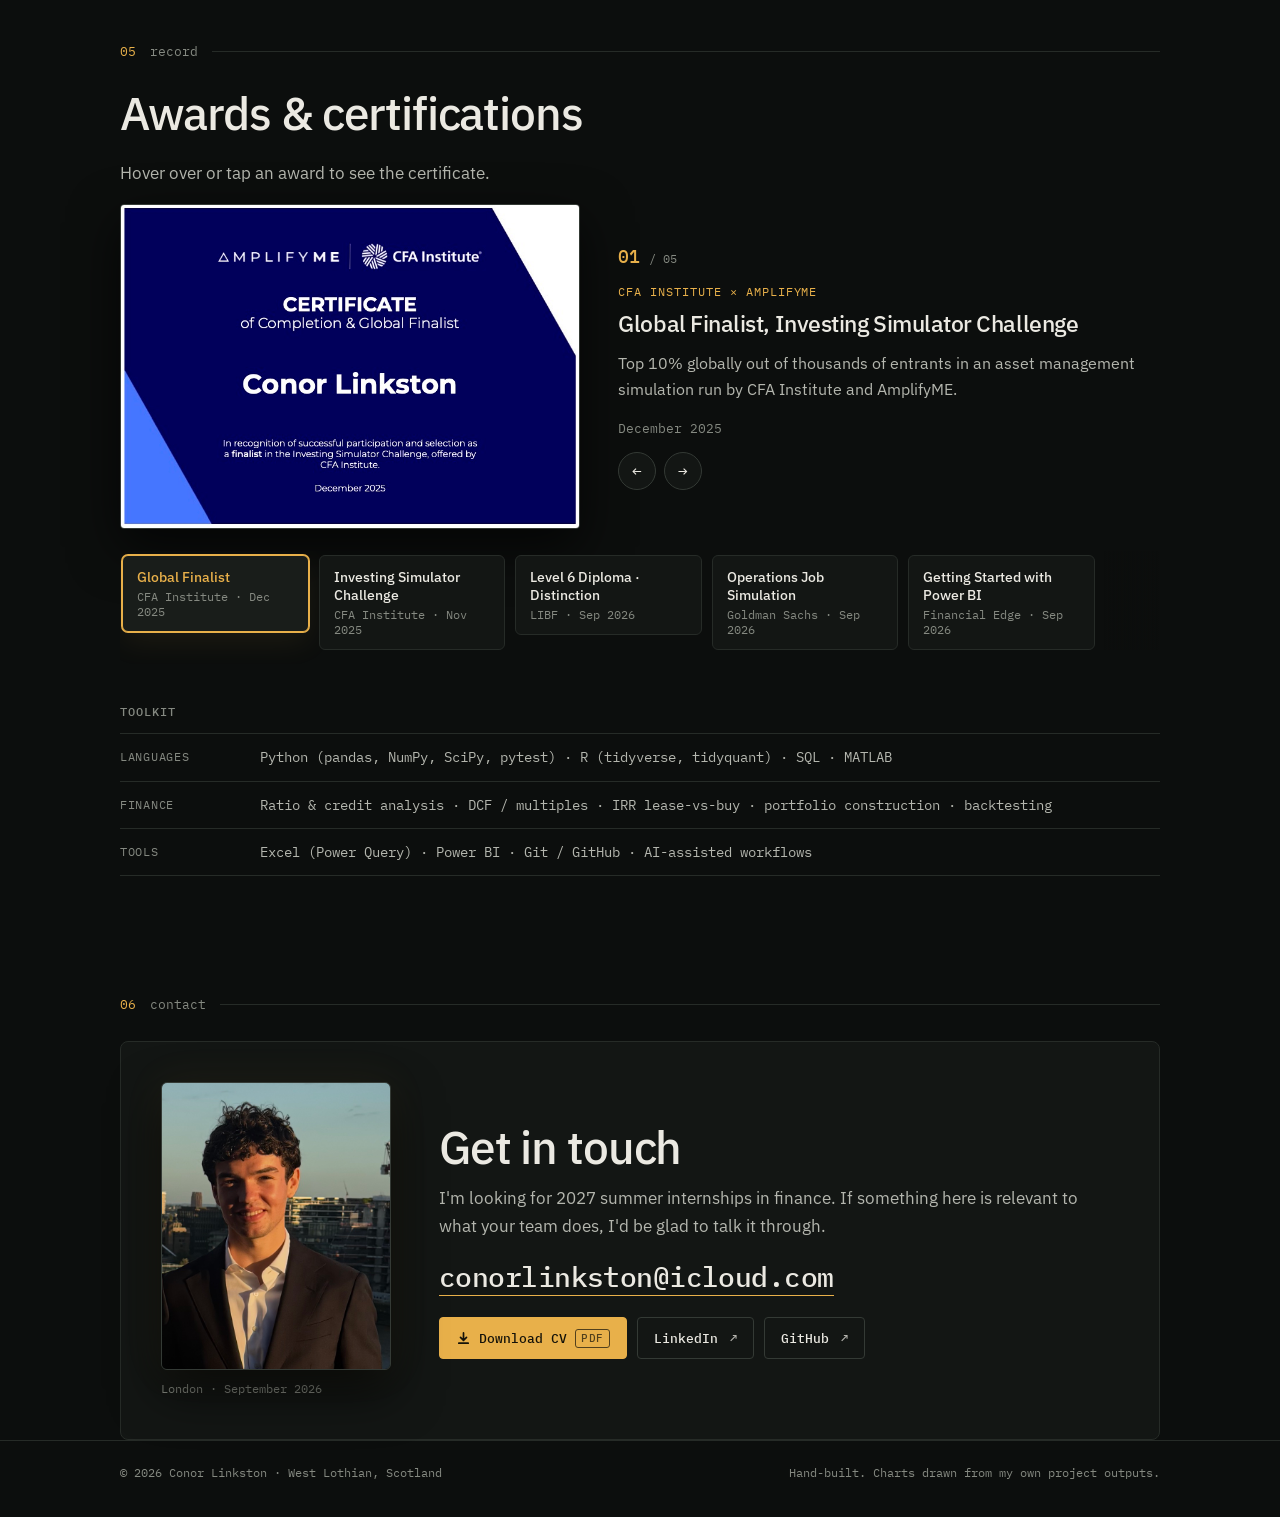
==== commit 13258278: "Replace landing sparkline with quarterly candles of the FTSE min-variance portfolio Co-Authored-By: " ====
--- a/index.html
+++ b/index.html
@@ -18,7 +18,7 @@
   <link rel="preconnect" href="https://fonts.googleapis.com">
   <link rel="preconnect" href="https://fonts.gstatic.com" crossorigin>
   <link href="https://fonts.googleapis.com/css2?family=IBM+Plex+Mono:wght@400;500&family=IBM+Plex+Sans:wght@400;500&display=swap" rel="stylesheet">
-  <link rel="stylesheet" href="assets/style.css?v=8">
+  <link rel="stylesheet" href="assets/style.css?v=11">
 </head>
 <body>
 <a class="skip" href="#main">Skip to content</a>
@@ -83,7 +83,10 @@
       <span class="decode" data-text="Conor" aria-hidden="true">Conor</span>
       <span class="decode" data-text="Linkston" aria-hidden="true">Linkston</span><span class="dot" aria-hidden="true">.</span>
     </h1>
-    <svg class="spark" viewBox="0 0 600 40" preserveAspectRatio="none" aria-hidden="true"><path id="spark-path" d=""/><circle id="spark-dot" r="3.5" cx="0" cy="0"/></svg>
+    <figure class="candles" aria-label="Quarterly candlestick chart of my FTSE minimum-variance portfolio, 2015 to 2024, growing from £1.00 to £1.69">
+      <svg id="candles" viewBox="0 0 960 96" preserveAspectRatio="none" aria-hidden="true"></svg>
+      <figcaption class="mono"><span class="tag">MINVAR</span><span class="cap">my FTSE min-variance portfolio<span class="cap-x"> · quarterly</span> · 2015–24</span><b id="candle-last">£1.69</b></figcaption>
+    </figure>
     <p class="role"><span class="decode-line" data-text="Mathematics, Statistics & Finance · University of Strathclyde">Mathematics, Statistics &amp; Finance · University of Strathclyde</span></p>
     <p class="lede">I build models to test ideas in finance, and I <em>report what they find</em>, not what I hoped they would.</p>
     <div class="links">
@@ -698,6 +701,6 @@
 
 <script src="assets/data.js?v=6"></script>
 <script src="assets/charts.js?v=6"></script>
-<script src="assets/site.js?v=6"></script>
+<script src="assets/site.js?v=12"></script>
 </body>
 </html>
--- a/assets/style.css
+++ b/assets/style.css
@@ -738,3 +738,28 @@
 @media (max-width: 760px) {
   .bar nav { mask-image: linear-gradient(to right, transparent, #000 14px, #000 calc(100% - 28px), transparent); -webkit-mask-image: linear-gradient(to right, transparent, #000 14px, #000 calc(100% - 28px), transparent); padding-left: 10px; }
 }
+
+/* landing detail: candles of the FTSE min-variance portfolio */
+.candles { margin: clamp(8px, 1.4vh, 16px) 0 clamp(12px, 2.4vh, 24px); width: min(640px, 100%); }
+#candles { display: block; width: 100%; height: clamp(36px, 6.5vh, 64px); overflow: visible; }
+#candles g { opacity: 0; transform: scaleY(.2); transition: opacity .25s, transform .35s cubic-bezier(.3, 1.4, .5, 1); }
+#candles g.on { opacity: 1; transform: none; }
+#candles line { stroke-width: 1; vector-effect: non-scaling-stroke; }
+#candles .up rect { fill: #5fcf86; } #candles .up line { stroke: #5fcf86; }
+#candles .dn rect { fill: #ec7a6a; } #candles .dn line { stroke: #ec7a6a; }
+#candles .up, #candles .dn { filter: saturate(.85); }
+#candles g.on:not(.last) { opacity: .72; }
+#candles g.last rect { fill: var(--accent); } #candles g.last line { stroke: var(--accent); }
+#candles g.last { filter: drop-shadow(0 0 6px #e8b04acc); animation: last-glow 2.4s ease-in-out infinite; }
+@keyframes last-glow { 50% { filter: drop-shadow(0 0 2px #e8b04a66); } }
+#candles .ma { fill: none; stroke: var(--accent); stroke-width: 1.5; vector-effect: non-scaling-stroke; stroke-linejoin: round; opacity: .9; }
+.candles figcaption { margin-top: 8px; font-size: 11px; color: var(--muted); display: flex; flex-wrap: wrap; align-items: center; gap: 4px 8px; }
+.candles figcaption .tag { color: var(--accent); border: 1px solid #e8b04a55; border-radius: 3px; padding: 0 5px; letter-spacing: .06em; }
+.candles figcaption b { color: var(--good); font-weight: 500; }
+@media (prefers-reduced-motion: reduce) { #candles g { transition: none; } #candles g.last { animation: none; } }
+.candles { width: 100%; max-width: 100%; }
+#candles { height: clamp(48px, 9vh, 92px); }
+#candles g.on:not(.last) { opacity: .9; }
+.candles figcaption { flex-wrap: nowrap; white-space: nowrap; }
+.candles figcaption .cap { overflow: hidden; text-overflow: ellipsis; min-width: 0; }
+@media (max-width: 520px) { .candles figcaption .cap-x { display: none; } }
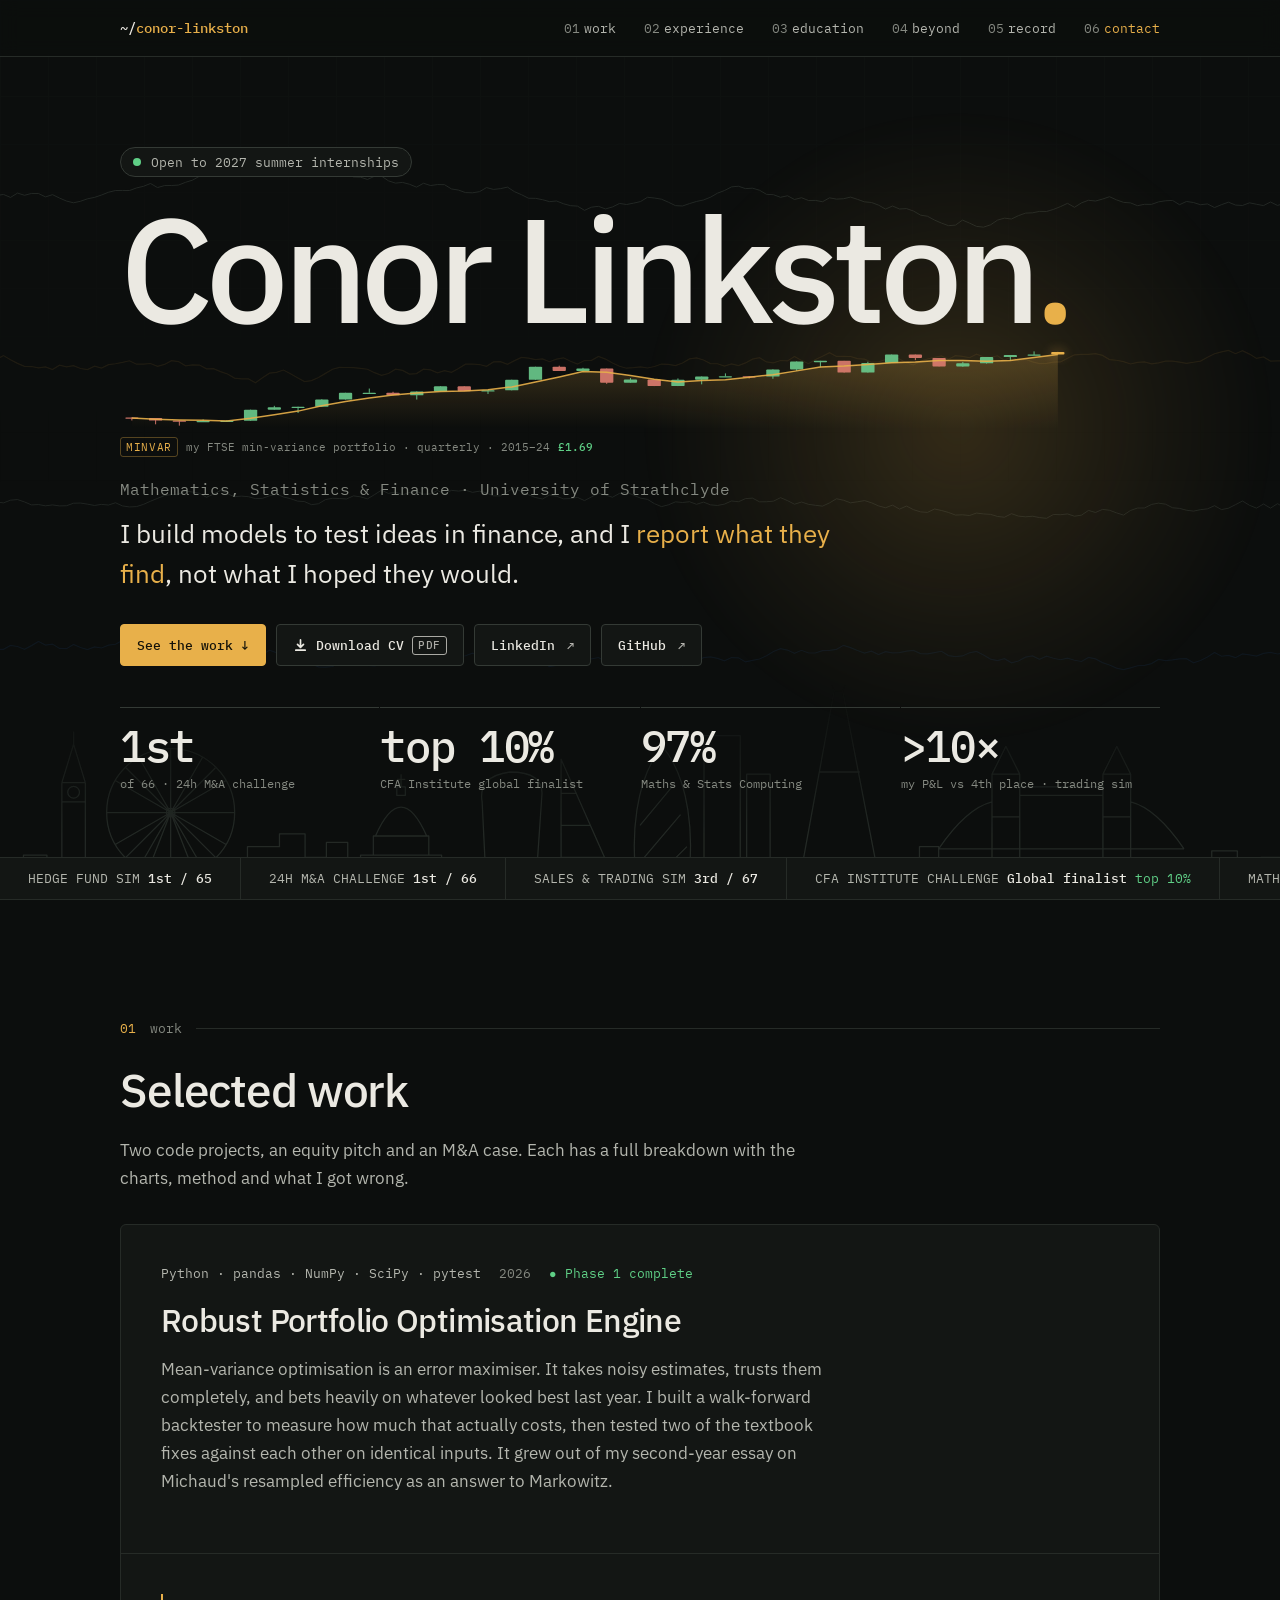
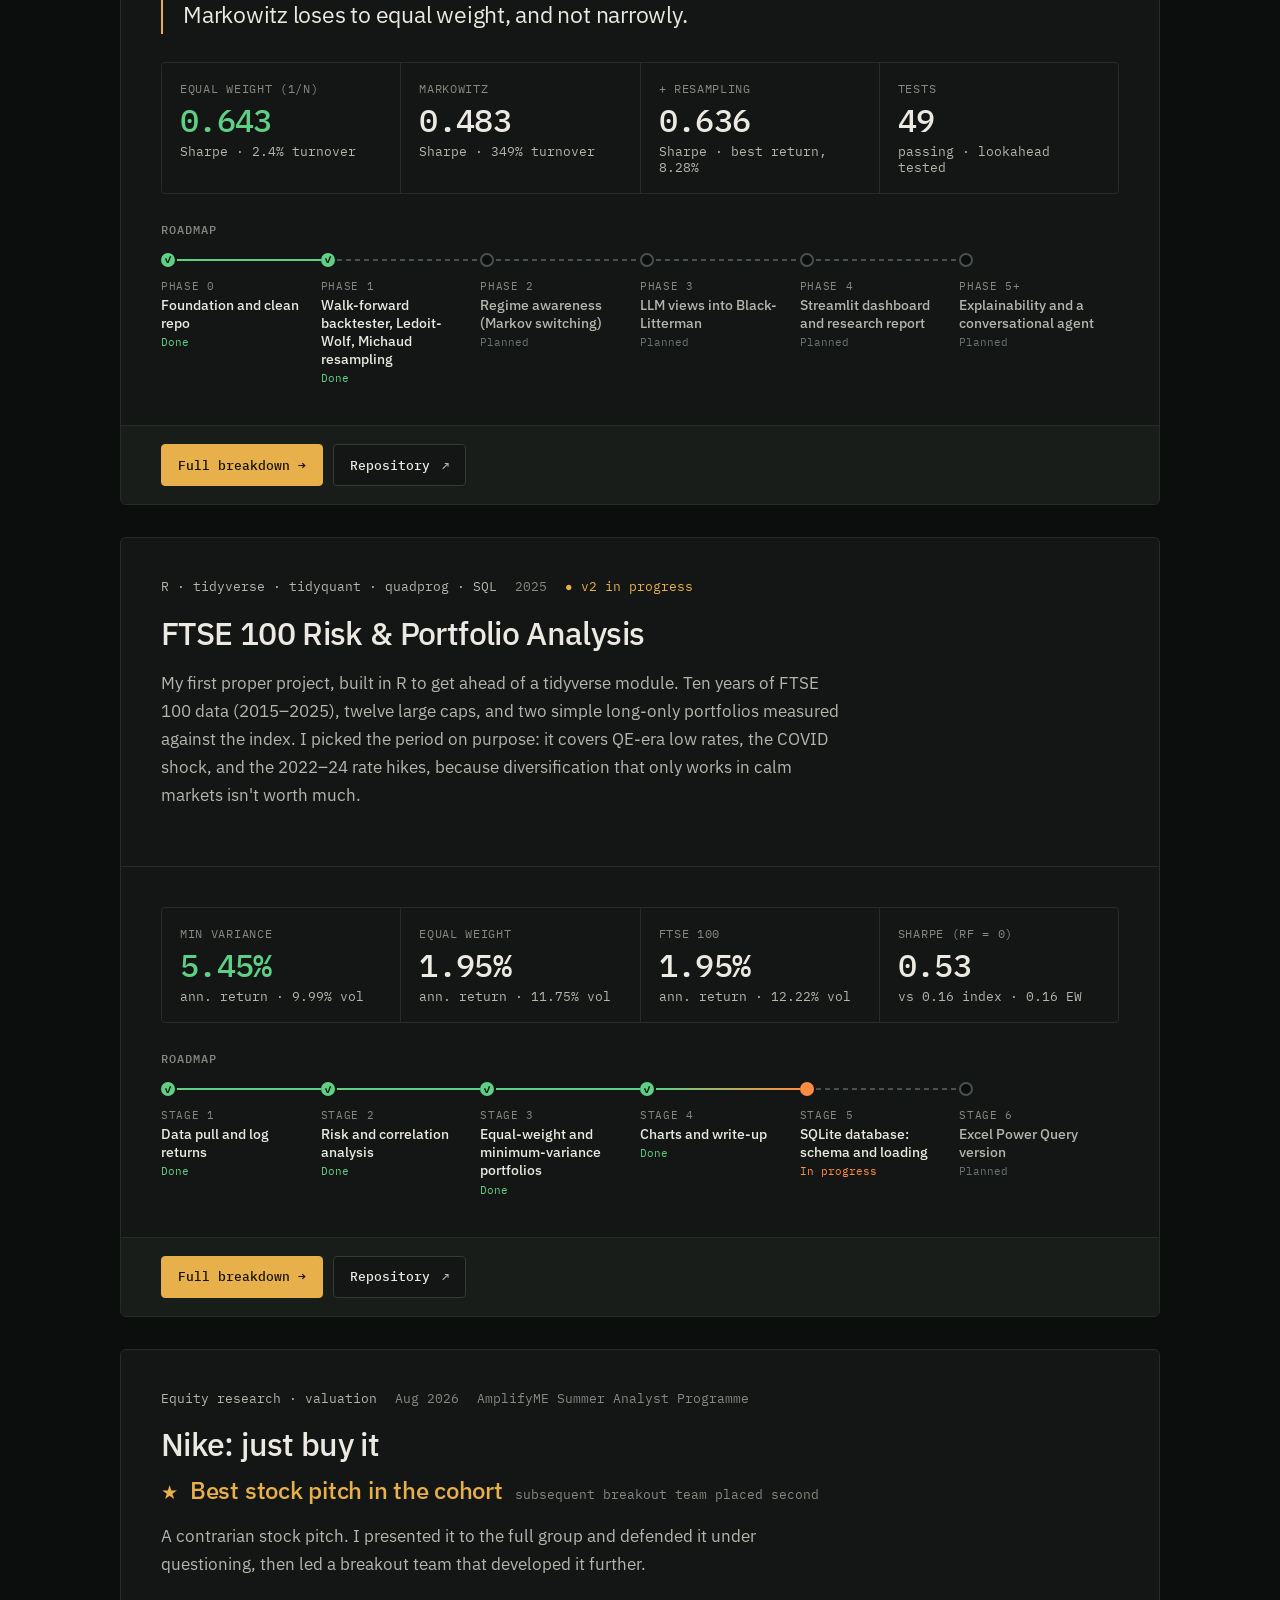
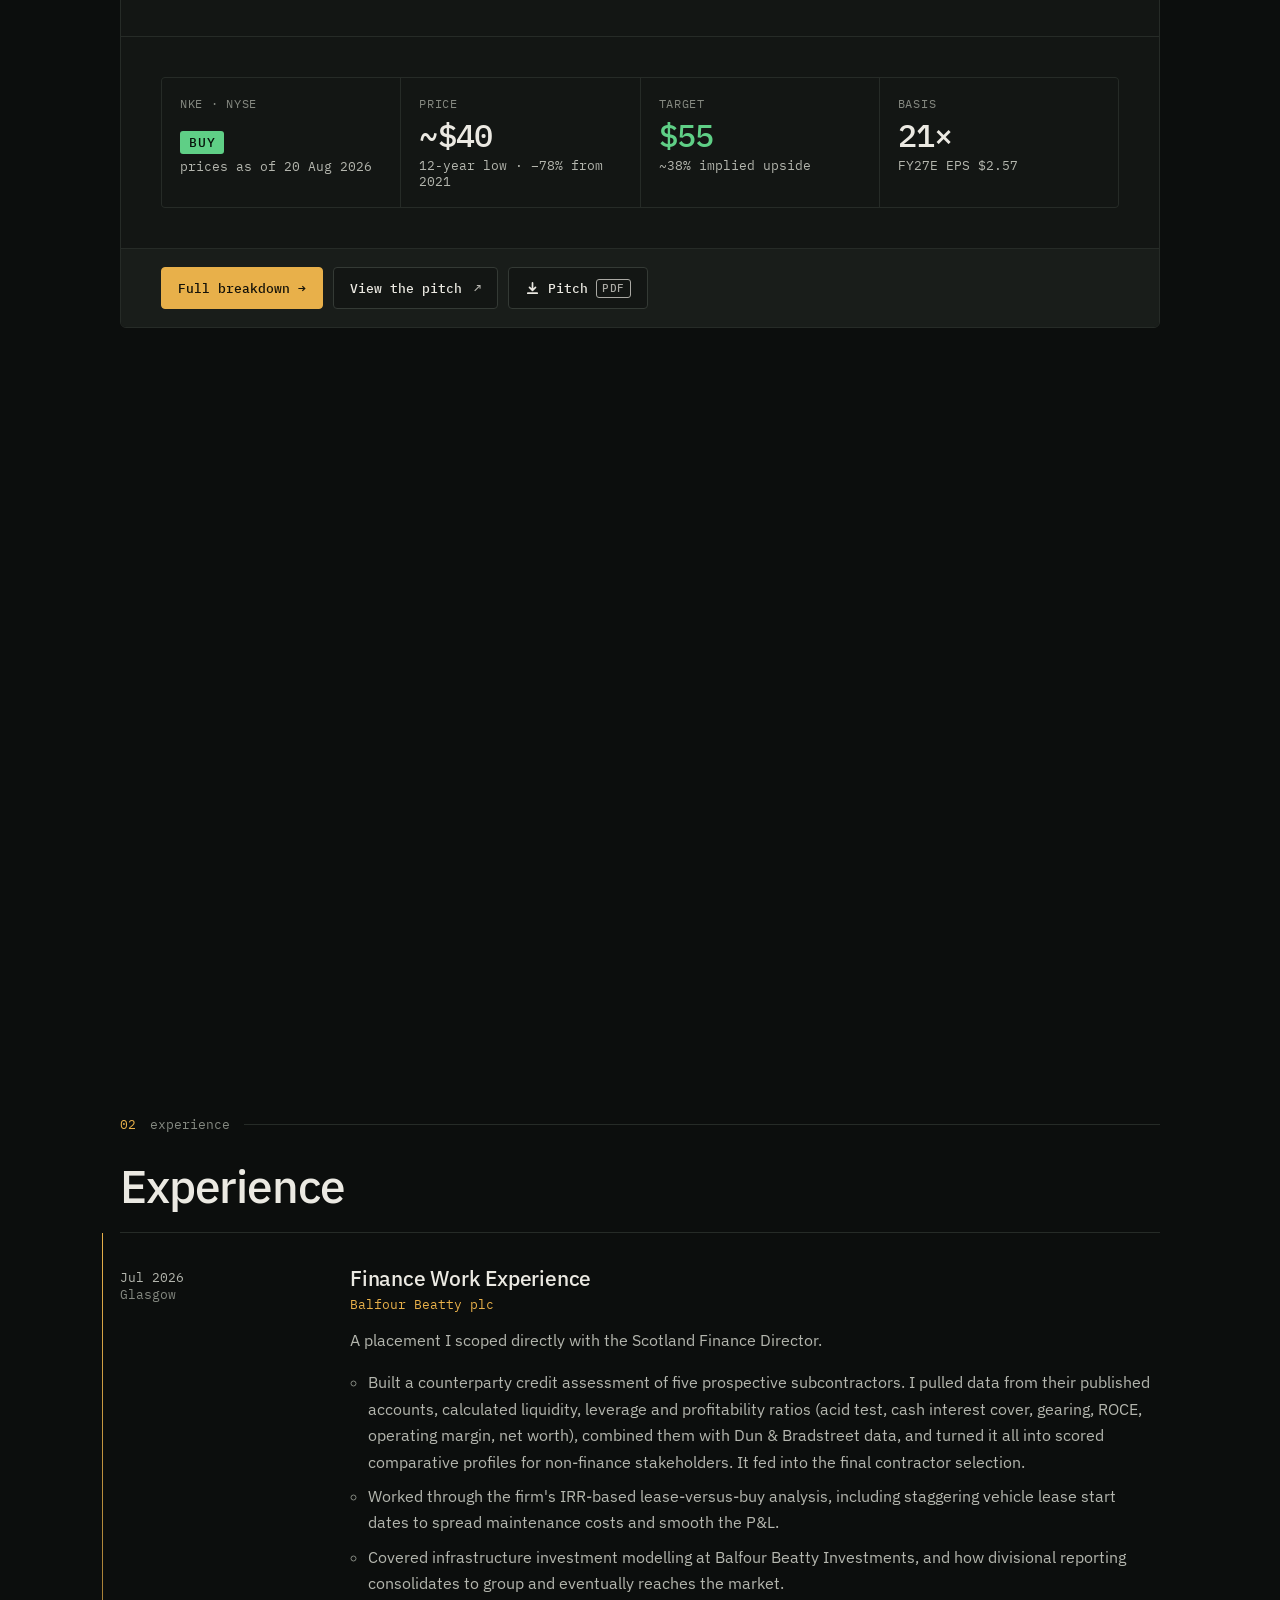
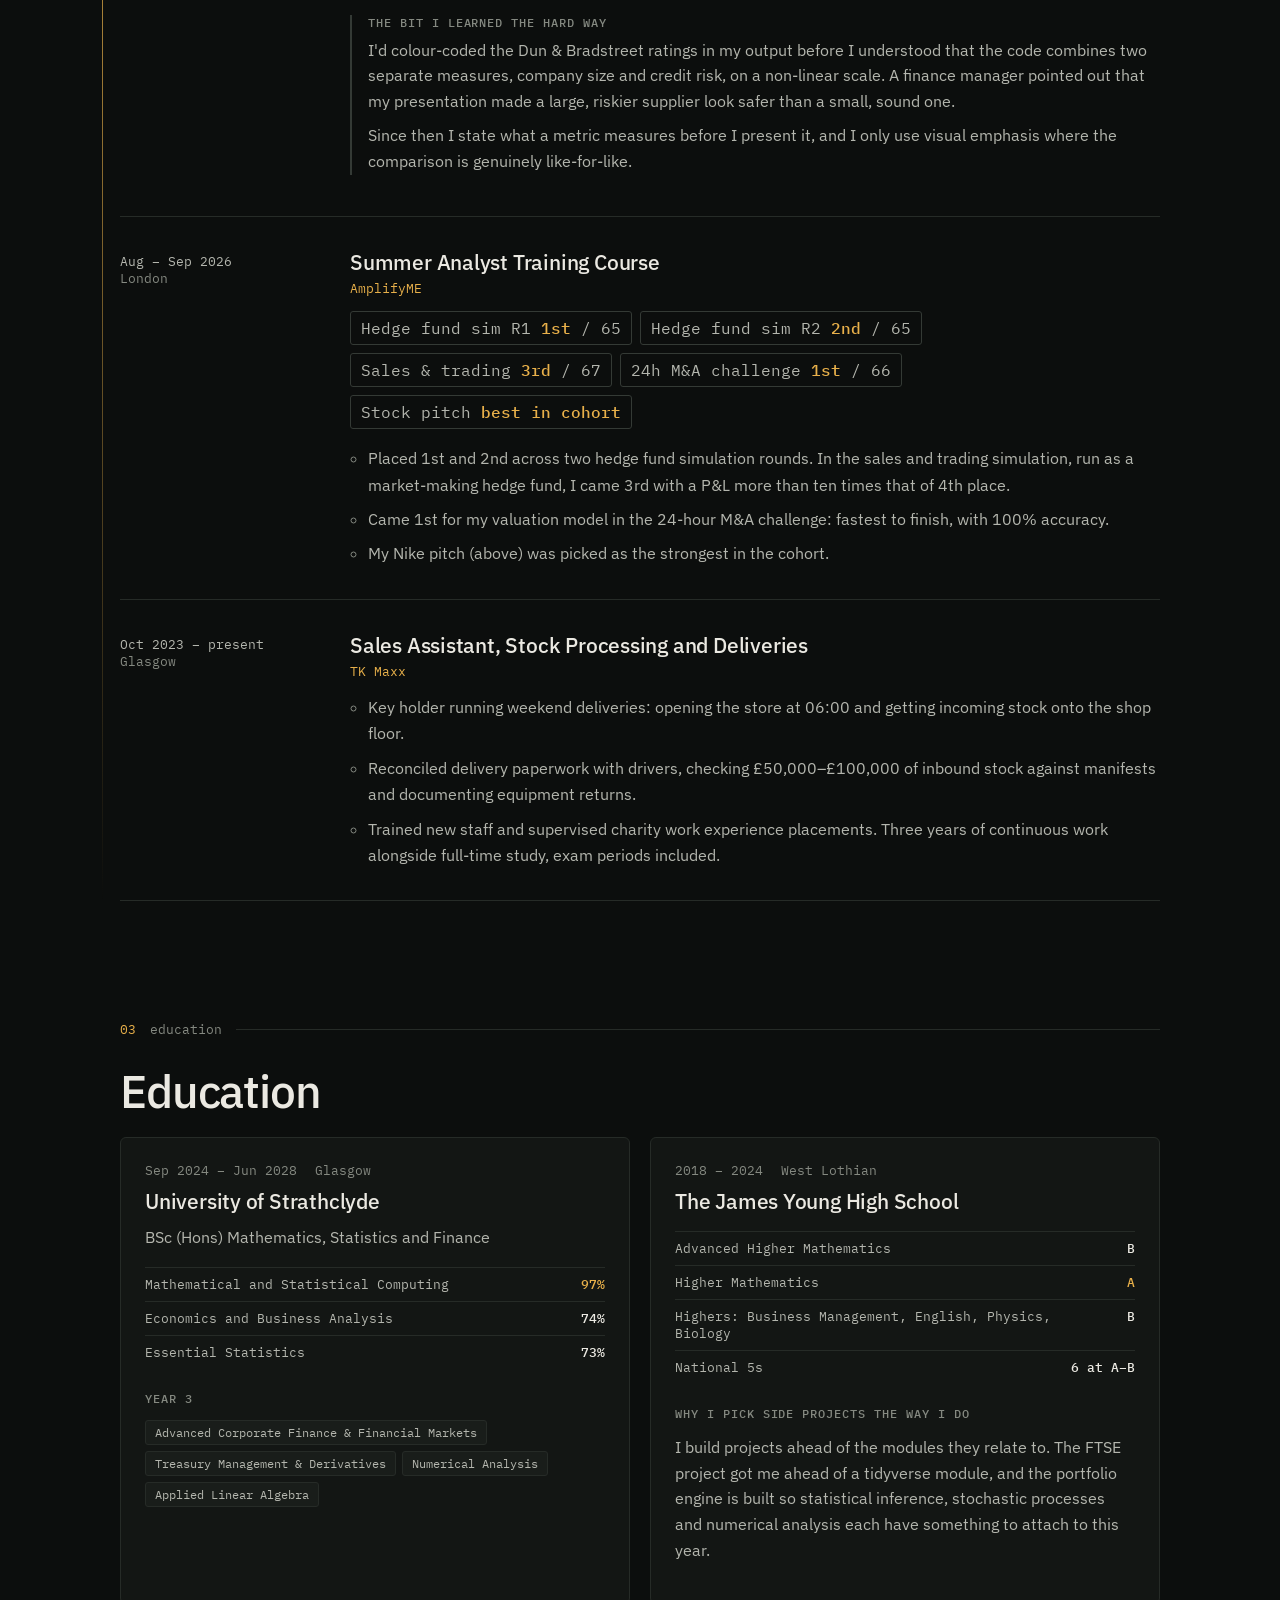
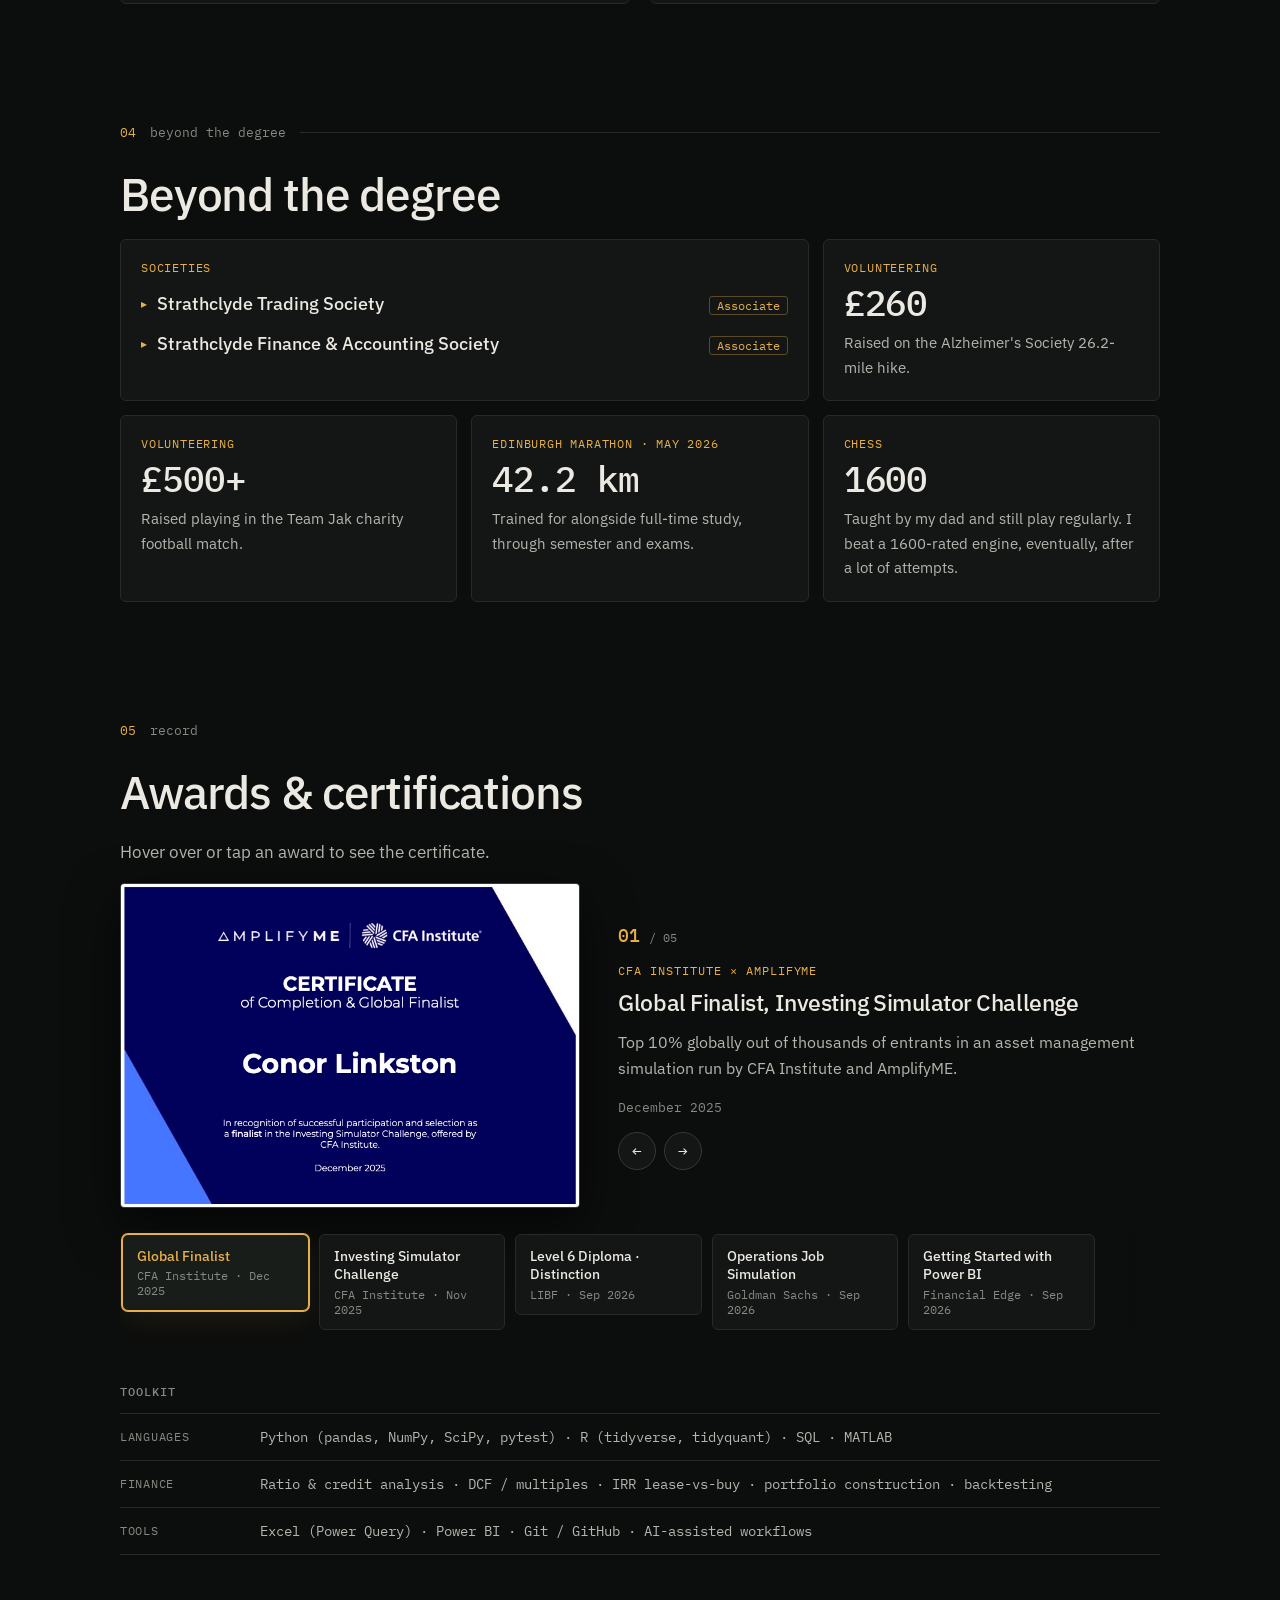
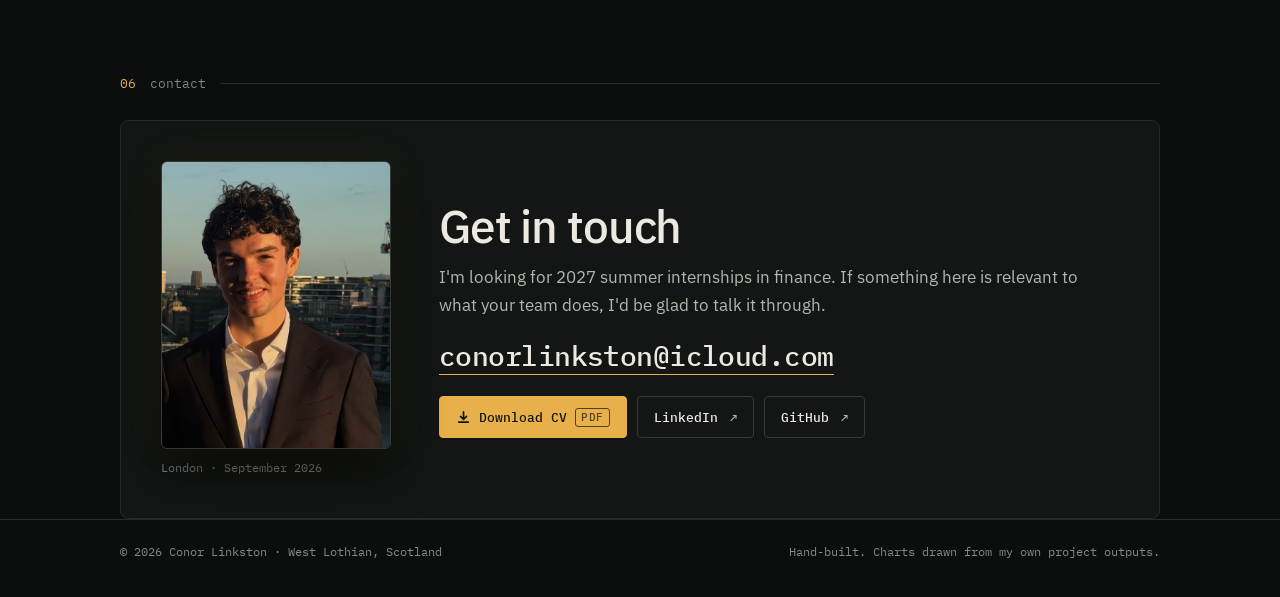
==== commit a1c19b8d: "Split projects into their own pages, slim home to summaries, add Nike pitch PDF, 404 page and GoatCo" ====
--- a/index.html
+++ b/index.html
@@ -18,7 +18,8 @@
   <link rel="preconnect" href="https://fonts.googleapis.com">
   <link rel="preconnect" href="https://fonts.gstatic.com" crossorigin>
   <link href="https://fonts.googleapis.com/css2?family=IBM+Plex+Mono:wght@400;500&family=IBM+Plex+Sans:wght@400;500&display=swap" rel="stylesheet">
-  <link rel="stylesheet" href="assets/style.css?v=11">
+  <link rel="stylesheet" href="assets/style.css?v=13">
+  <script data-goatcounter="https://conorlinkston.goatcounter.com/count" async src="//gc.zgo.at/count.js"></script>
 </head>
 <body>
 <a class="skip" href="#main">Skip to content</a>
@@ -137,10 +138,10 @@
   <div class="wrap">
     <p class="label reveal"><b>01</b> work</p>
     <h2 class="reveal">Selected work</h2>
-    <p class="prose reveal">Two code projects, an equity pitch and an M&amp;A case. The charts are built from my own outputs, so hover over them for the numbers.</p>
+    <p class="prose reveal">Two code projects, an equity pitch and an M&amp;A case. Each has a full breakdown with the charts, method and what I got wrong.</p>
 
     <!-- ---------- PROJECT 1 ---------- -->
-    <article class="project reveal" aria-labelledby="p1">
+    <article class="project project-summary reveal" aria-labelledby="p1">
       <div class="project-head">
         <div class="meta">
           <span class="tag">Python · pandas · NumPy · SciPy · pytest</span>
@@ -157,6 +158,13 @@
       </div>
 
       <div class="project-body">
+        <p class="callout">Markowitz loses to equal weight, and not narrowly.</p>
+        <div class="stats">
+          <div class="stat"><div class="k">Equal weight (1/N)</div><div class="v up">0.643</div><div class="s">Sharpe · 2.4% turnover</div></div>
+          <div class="stat"><div class="k">Markowitz</div><div class="v">0.483</div><div class="s">Sharpe · 349% turnover</div></div>
+          <div class="stat"><div class="k">+ Resampling</div><div class="v">0.636</div><div class="s">Sharpe · best return, 8.28%</div></div>
+          <div class="stat"><div class="k">Tests</div><div class="v">49</div><div class="s">passing · lookahead tested</div></div>
+        </div>
         <div class="roadmap-wrap">
           <h4>Roadmap</h4>
           <ol class="roadmap" aria-label="Robust portfolio roadmap">
@@ -168,109 +176,16 @@
           <li class="next"><span class="dot" aria-hidden="true"></span><span class="ph">Phase 5+</span><b>Explainability and a conversational agent</b><span class="st">Planned</span></li>
           </ol>
         </div>
-        <dl class="spec">
-          <div><dt>Universe</dt><dd>7 ETFs · equity, bonds, gold, property</dd></div>
-          <div><dt>Period</dt><dd>2005–2026 · 5,430 days</dd></div>
-          <div><dt>Lookback</dt><dd>252 days</dd></div>
-          <div><dt>Rebalance</dt><dd>monthly</dd></div>
-          <div><dt>Costs</dt><dd>10 bps turnover</dd></div>
-          <div><dt>Evaluation</dt><dd>walk-forward, out of sample</dd></div>
-        </dl>
-
-        <ol class="pipeline" aria-label="How the pipeline fits together">
-          <li><b>Price data</b><span>data/</span></li>
-          <li><b>Estimate inputs</b><span>estimation/</span></li>
-          <li><b>Choose weights</b><span>optimisation/</span></li>
-          <li><b>Backtest honestly</b><span>backtest/</span></li>
-          <li><b>Compare to benchmark</b><span>benchmarks/</span></li>
-          <li class="later"><b>AI market views</b><span>phase 3</span></li>
-        </ol>
-
-        <p class="callout">
-          Markowitz loses to equal weight, and not narrowly.
-          <small>It earns less while taking more risk: 18.4% volatility against 13.1%. That's the opposite of what a method built to optimise risk is supposed to do. It also traded 349% a year to get there.</small>
-        </p>
-
-        <div class="table-wrap">
-          <table class="rtable">
-            <caption>Out of sample, net of costs · reproduce with <code>python3 scripts/run_backtest.py</code></caption>
-            <thead><tr><th scope="col">strategy</th><th scope="col">ann. return</th><th scope="col">ann. vol</th><th scope="col">Sharpe</th><th scope="col">max DD</th><th scope="col">turnover</th></tr></thead>
-            <tbody>
-              <tr class="bench"><td>Equal weight (1/N)</td><td data-label="ann. return">7.86%</td><td data-label="ann. vol">13.10%</td><td data-label="Sharpe">0.643</td><td data-label="max DD">−36.7%</td><td data-label="turnover" class="win">2.4%</td></tr>
-              <tr><td>Markowitz (λ=3)</td><td data-label="ann. return">7.44%</td><td data-label="ann. vol">18.36%</td><td data-label="Sharpe">0.483</td><td data-label="max DD">−31.7%</td><td data-label="turnover">349%</td></tr>
-              <tr><td>Markowitz + Ledoit-Wolf</td><td data-label="ann. return">7.44%</td><td data-label="ann. vol">18.36%</td><td data-label="Sharpe">0.483</td><td data-label="max DD">−31.6%</td><td data-label="turnover">348%</td></tr>
-              <tr class="hl"><td>Markowitz + resampling</td><td data-label="ann. return" class="win">8.28%</td><td data-label="ann. vol">14.07%</td><td data-label="Sharpe">0.636</td><td data-label="max DD">−29.5%</td><td data-label="turnover">220%</td></tr>
-              <tr><td>Minimum variance</td><td data-label="ann. return">3.67%</td><td data-label="ann. vol" class="win">5.35%</td><td data-label="Sharpe" class="win">0.700</td><td data-label="max DD" class="win">−19.7%</td><td data-label="turnover">30.4%</td></tr>
-              <tr><td>Minimum variance + LW</td><td data-label="ann. return">3.59%</td><td data-label="ann. vol">5.32%</td><td data-label="Sharpe">0.689</td><td data-label="max DD">−19.8%</td><td data-label="turnover">29.9%</td></tr>
-            </tbody>
-          </table>
-        </div>
-
-        <div class="two">
-          <div>
-            <h4>Why it loses</h4>
-            <ol class="diag">
-              <li data-n="01"><b>It isn't diversifying.</b><p>It holds 1.6 of 7 assets on average, with 85% in the biggest one. Every month it picks a favourite, piles in, and changes its mind the next month. That's not a portfolio, it's a sequence of bets.</p></li>
-              <li data-n="02"><b>Costs aren't the cause.</b><p>With costs switched off it still loses (0.502 vs 0.643). The decisions are bad, not just expensive.</p></li>
-              <li data-n="03"><b>The expected returns carry no signal.</b><p>In a typical window, not even the best-looking asset has a mean return distinguishable from zero (median largest |t| = 1.79, against 1.96). The covariance matrix is fine. The problem is μ.</p></li>
-            </ol>
-          </div>
-          <figure class="chart-card">
-            <figcaption><span class="ct">Which fix works</span><span class="cs">assets held above 1% weight, of 7</span></figcaption>
-            <div style="position:relative"><ul class="hbars" id="concentration" style="--lab:170px;--lab-sm:130px"></ul></div>
-            <p class="prose" style="font-size:14.5px;margin:14px 0 0">
-              Shrinkage is a correct implementation of a tool aimed at a problem this project doesn't have. It chose a median intensity of 0.055 and changed nothing.
-              Resampling goes after μ, and the optimiser goes from making one bet to holding a real portfolio.
-            </p>
-          </figure>
-        </div>
-
-        <div class="two">
-          <figure class="chart-card">
-            <figcaption><span class="ct">The risk-aversion sweep</span><span class="cs">Markowitz Sharpe by λ</span></figcaption>
-            <div class="chart" id="sweep"></div>
-          </figure>
-          <div>
-            <h4>Not reporting the best row</h4>
-            <p class="prose">
-              λ is the one number in the strategy I <strong>choose</strong> rather than estimate, so it's the easiest place to
-              fit the model to its own test set. I fixed λ=3 from the literature before running anything, then published the whole curve instead of the best result.
-            </p>
-            <p class="prose">
-              Performance improves the more the optimiser ignores its own return forecasts, steadily from λ=1 to λ=50.
-              One lucky value would be suspicious. A trend across a 50-fold range is a property of the data, and it points to the same conclusion as the diagnostics.
-            </p>
-          </div>
-        </div>
-
-        <div>
-          <h4>What I got wrong along the way</h4>
-          <ul class="lessons">
-            <li><b>The off-by-one</b>One character, <code>:t</code> against <code>:t+1</code>, separates a valid backtest from a fantasy. Nothing in the output would look wrong.</li>
-            <li><b>Forward-fill vs backfill</b><code>ffill()</code> and <code>bfill()</code> are one character apart, and one of them is lookahead bias with no visible symptom. There's now a test for it.</li>
-            <li><b>A test that couldn't fail</b>My first engine test passed because the rule meant to churn the portfolio never churned. Next time the test gets written before the engine.</li>
-          </ul>
-          <blockquote class="pull" style="margin-top:24px">
-            The dangerous errors here aren't the ones that crash. They're the ones that produce a plausible number.
-            <cite>findings.md, §12</cite>
-          </blockquote>
-        </div>
-
-        <div class="caveat">
-          <h4>Caveats, stated up front</h4>
-          <p>Resampling still doesn't beat 1/N. 0.636 against 0.643 is a tie at best, and 1/N gets there trading 2.4% a year instead of 220%. Minimum variance tops the Sharpe column by hiding 88% in bonds during an exceptional run for bonds. I've written my prediction for Phase 3 down in advance: it helps, but by less than resampling did.</p>
-        </div>
       </div>
 
       <div class="project-foot">
+        <a class="btn primary" href="/robust-portfolio/">Full breakdown <span class="down" aria-hidden="true">→</span></a>
         <a class="btn" href="https://github.com/conor8568/robust-portfolio-optimisation" target="_blank" rel="noopener noreferrer">Repository</a>
-        <a class="btn" href="https://github.com/conor8568/robust-portfolio-optimisation/blob/main/docs/findings.md" target="_blank" rel="noopener noreferrer">Research log</a>
-        <a class="btn" href="https://github.com/conor8568/robust-portfolio-optimisation/blob/main/docs/ai-methodology.md" target="_blank" rel="noopener noreferrer">How I used AI</a>
       </div>
     </article>
 
     <!-- ---------- PROJECT 2 ---------- -->
-    <article class="project reveal" aria-labelledby="p2">
+    <article class="project project-summary reveal" aria-labelledby="p2">
       <div class="project-head">
         <div class="meta">
           <span class="tag">R · tidyverse · tidyquant · quadprog · SQL</span>
@@ -293,7 +208,6 @@
           <div class="stat"><div class="k">FTSE 100</div><div class="v">1.95%</div><div class="s">ann. return · 12.22% vol</div></div>
           <div class="stat"><div class="k">Sharpe (rf = 0)</div><div class="v">0.53</div><div class="s">vs 0.16 index · 0.16 EW</div></div>
         </div>
-
         <div class="roadmap-wrap">
           <h4>Roadmap</h4>
           <ol class="roadmap" aria-label="FTSE project roadmap">
@@ -305,58 +219,16 @@
           <li class="next"><span class="dot" aria-hidden="true"></span><span class="ph">Stage 6</span><b>Excel Power Query version</b><span class="st">Planned</span></li>
           </ol>
         </div>
-
-        <figure class="chart-card">
-          <figcaption><span class="ct">Growth of £1, January 2015 to December 2024</span><span class="cs">monthly log returns, compounded</span></figcaption>
-          <ul class="legend">
-            <li style="color:var(--s-2)"><i></i><span style="color:var(--text-2)">Minimum variance</span></li>
-            <li style="color:var(--s-1)"><i></i><span style="color:var(--text-2)">Equal weight</span></li>
-            <li style="color:var(--s-bench)"><i class="dash"></i><span style="color:var(--text-2)">FTSE 100 index</span></li>
-          </ul>
-          <div class="chart" id="growth"></div>
-          <details class="data">
-            <summary>View as table</summary>
-            <div class="table-wrap">
-              <table id="growth-table">
-                <thead><tr><th scope="col">month</th><th scope="col">min var</th><th scope="col">equal wt</th><th scope="col">FTSE</th></tr></thead>
-                <tbody></tbody>
-              </table>
-            </div>
-          </details>
-        </figure>
-
-        <div class="two">
-          <figure class="chart-card">
-            <figcaption><span class="ct">Where minimum variance put the money</span><span class="cs">long-only weights</span></figcaption>
-            <div style="position:relative"><ul class="hbars" id="weights" style="--lab:120px;--lab-sm:100px"></ul></div>
-          </figure>
-          <div>
-            <h4>What it found</h4>
-            <p class="prose">
-              Minimum variance had lower volatility and shallower drawdowns than the index across every regime.
-              It leaned into defensive, steady names like Unilever, LSEG and National Grid and dropped BP, BAT and Vodafone entirely.
-            </p>
-            <p class="prose">
-              The more interesting result was the correlation structure. Stocks that looked diversified in calm markets moved
-              together when COVID hit, which is exactly when diversification is supposed to help. <strong>The benefit disappeared when it was needed most.</strong>
-            </p>
-          </div>
-        </div>
-
-        <div class="caveat">
-          <h4>What I'd flag now, a year on</h4>
-          <p>The minimum variance weights were fitted on the full ten years and then scored on the same ten years. That's in-sample, so the chart above flatters it. Fixing exactly this problem is what the portfolio engine above is built around.</p>
-          <p>The index is the ^FTSE price series, so it leaves out the dividends that the adjusted stock prices include. That makes the gap to the index look bigger than it really is.</p>
-        </div>
       </div>
 
       <div class="project-foot">
+        <a class="btn primary" href="/ftse-portfolio/">Full breakdown <span class="down" aria-hidden="true">→</span></a>
         <a class="btn" href="https://github.com/conor8568/ftse-portfolio-analysis" target="_blank" rel="noopener noreferrer">Repository</a>
       </div>
     </article>
 
     <!-- ---------- PROJECT 3 ---------- -->
-    <article class="project reveal" aria-labelledby="p3">
+    <article class="project project-summary reveal" aria-labelledby="p3">
       <div class="project-head">
         <div class="meta">
           <span class="tag">Equity research · valuation</span>
@@ -378,41 +250,17 @@
           <div class="stat"><div class="k">Target</div><div class="v up">$55</div><div class="s">~38% implied upside</div></div>
           <div class="stat"><div class="k">Basis</div><div class="v">21×</div><div class="s">FY27E EPS $2.57</div></div>
         </div>
-
-        <div class="two">
-          <div>
-            <h4>The thesis</h4>
-            <p class="prose">The market has taken a bad patch and priced it as permanent decline. Nike is earnings-depressed, not distressed.</p>
-            <ul class="thesis">
-              <li><b>Demand doesn't go away.</b> Everyone needs footwear, and often. Nike is still the category leader across Nike, Jordan and Converse, and brand equity on that scale doesn't evaporate in two weak years.</li>
-              <li><b>Running is a tailwind.</b> On and Hoka took share, but Nike still has the distribution, athletes and R&amp;D to win it back.</li>
-              <li><b>Fashion moves fast.</b> Sneaker culture comes in waves. One strong product cycle could bring it back faster than the market is pricing.</li>
-              <li><b>A self-help turnaround.</b> Elliott Hill is resetting wholesale, clearing inventory and refocusing on sport-led product. That's the classic setup for margin recovery once comps normalise.</li>
-            </ul>
-          </div>
-          <div>
-            <h4>Valuation</h4>
-            <p class="prose">
-              At $40 Nike trades on 18.6× trailing earnings, half its ten-year average of 37×. The $55 target uses a deliberately
-              conservative 21× on FY27 EPS of $2.57, still below its own history and assuming only a partial recovery.
-              The street's consensus target of $50.66 suggests even cautious analysts think it's oversold, and a 4.2% dividend
-              yield with 20+ years of increases pays you to wait.
-            </p>
-            <h4 style="margin-top:22px">What would break it</h4>
-            <ul class="thesis risks">
-              <li>The turnaround takes years. JPMorgan sees FY2028 as stabilisation, not growth.</li>
-              <li>China stays weak (revenue −17% currency-neutral in Q4).</li>
-              <li>Share lost to On and Hoka turns out to be structural.</li>
-              <li>More margin pressure from tariffs and discounting.</li>
-            </ul>
-          </div>
-        </div>
-        <p class="muted mono" style="font-size:12px;margin:0">A student pitch written for a training programme, not investment advice.</p>
+      </div>
+
+      <div class="project-foot">
+        <a class="btn primary" href="/nike-stock-pitch/">Full breakdown <span class="down" aria-hidden="true">→</span></a>
+        <a class="btn" href="/assets/Conor_Linkston_Nike_Pitch.pdf" target="_blank" rel="noopener noreferrer">View the pitch</a>
+        <a class="btn dl" href="/assets/Conor_Linkston_Nike_Pitch.pdf" download="Conor_Linkston_Nike_Pitch.pdf"><svg class="ico" viewBox="0 0 16 16" aria-hidden="true"><path d="M8 2v8m0 0-3.2-3.2M8 10l3.2-3.2M3 13h10"/></svg>Pitch <span class="sub">PDF</span></a>
       </div>
     </article>
 
     <!-- ---------- PROJECT 4 ---------- -->
-    <article class="project reveal" aria-labelledby="p4">
+    <article class="project project-summary reveal" aria-labelledby="p4">
       <div class="project-head">
         <div class="meta">
           <span class="tag">Three-statement model · DCF · comps · sum of the parts · accretion/dilution</span>
@@ -435,14 +283,10 @@
           <div class="stat"><div class="k">Break-up</div><div class="v">−$8.35</div><div class="s">per share, like for like</div></div>
           <div class="stat"><div class="k">EA deal</div><div class="v">−19.3%</div><div class="s">EPS dilution in year one</div></div>
         </div>
-
-        <ol class="diag">
-          <li data-n="01"><b>The discount is real, but fragile.</b><p>Weighting the DCF and both trading multiples equally puts fair value 20% above the share price. But using peer medians instead of a mean dragged up by Netflix, both multiples legs fall to $77 and $89. The DCF upside also needs beta to stay at 0.45, when it only breaks even at 0.92.</p></li>
-          <li data-n="02"><b>The break-up case was comparing unlike numbers.</b><p>The segment DCFs add up to $144.47 a share, which looks better than the $132.98 standalone. But that's an enterprise value, and the standalone figure is equity. Take off $19.84 of net debt per share and the parts are worth $124.63, so splitting up destroys $8.35 a share. It's the same check I learned at Balfour Beatty: know what a number measures before you compare it.</p></li>
-          <li data-n="03"><b>EA doesn't pay for itself.</b><p>At a 30% premium Disney would be paying 73.6× EA's earnings with shares valued at 14.1×. The modelled $500m of synergies is worth about $5.3bn, a third of the $15.1bn premium. Justifying the price would take $1.43bn a year, nearly three times the modelled figure. The debt side is fine (leverage goes from 1.90× to 2.35× against a 3.0× covenant). The problem is the price.</p></li>
-        </ol>
-
-        <p class="muted mono" style="font-size:12px;margin:0">The case materials belong to AmplifyME, so the deck isn't posted here. The figures above come from my own model.</p>
+      </div>
+
+      <div class="project-foot">
+        <a class="btn primary" href="/disney-ma/">Full breakdown <span class="down" aria-hidden="true">→</span></a>
       </div>
     </article>
   </div>
@@ -699,8 +543,8 @@
   </div>
 </footer>
 
-<script src="assets/data.js?v=6"></script>
-<script src="assets/charts.js?v=6"></script>
-<script src="assets/site.js?v=12"></script>
+<script src="assets/data.js?v=13"></script>
+<script src="assets/charts.js?v=13"></script>
+<script src="assets/site.js?v=13"></script>
 </body>
 </html>
--- a/assets/style.css
+++ b/assets/style.css
@@ -763,3 +763,30 @@
 .candles figcaption { flex-wrap: nowrap; white-space: nowrap; }
 .candles figcaption .cap { overflow: hidden; text-overflow: ellipsis; min-width: 0; }
 @media (max-width: 520px) { .candles figcaption .cap-x { display: none; } }
+
+/* ================= v7: project pages, summaries, 404 ================= */
+.project-summary .project-body { gap: 28px; }
+.project-summary .callout { font-size: clamp(19px, 2.2vw, 23px); }
+.project-foot .btn.primary .down, .pager .pg b { transition: transform .2s; }
+.project-foot .btn.primary:hover .down { transform: translateX(3px); }
+
+.project-page { padding: 28px 0 clamp(64px, 9vw, 110px); }
+.project-page .project { margin-top: 18px; }
+.crumbs { display: flex; justify-content: space-between; gap: 12px; font-size: 12.5px; color: var(--muted); margin: 0; }
+.crumbs a { color: var(--text-2); text-decoration: none; }
+.crumbs a:hover { color: var(--accent); }
+.project-full .project-head .title { font-size: clamp(30px, 4.4vw, 46px); }
+
+.pager { display: grid; grid-template-columns: 1fr 1fr; gap: 14px; margin-top: 28px; }
+.pager .pg { display: flex; flex-direction: column; gap: 4px; padding: 18px 20px; border: 1px solid var(--line); border-radius: 6px; background: var(--surface); text-decoration: none; color: var(--text); transition: border-color .2s; }
+.pager .pg:hover { border-color: var(--accent); }
+.pager .pg span { font-size: 12px; color: var(--muted); }
+.pager .pg b { font: 500 18px var(--sans); }
+.pager .next { text-align: right; }
+.pager .prev:hover b { transform: translateX(-3px); }
+.pager .next:hover b { transform: translateX(3px); }
+@media (max-width: 520px) { .pager { grid-template-columns: 1fr; } .pager .next { text-align: left; } }
+
+.hero-404 .avail.err i { background: var(--bad); box-shadow: none; animation: none; }
+.hero-404 .lede { margin-top: 26px; }
+.hero-404 .lede em { font-family: var(--mono); }
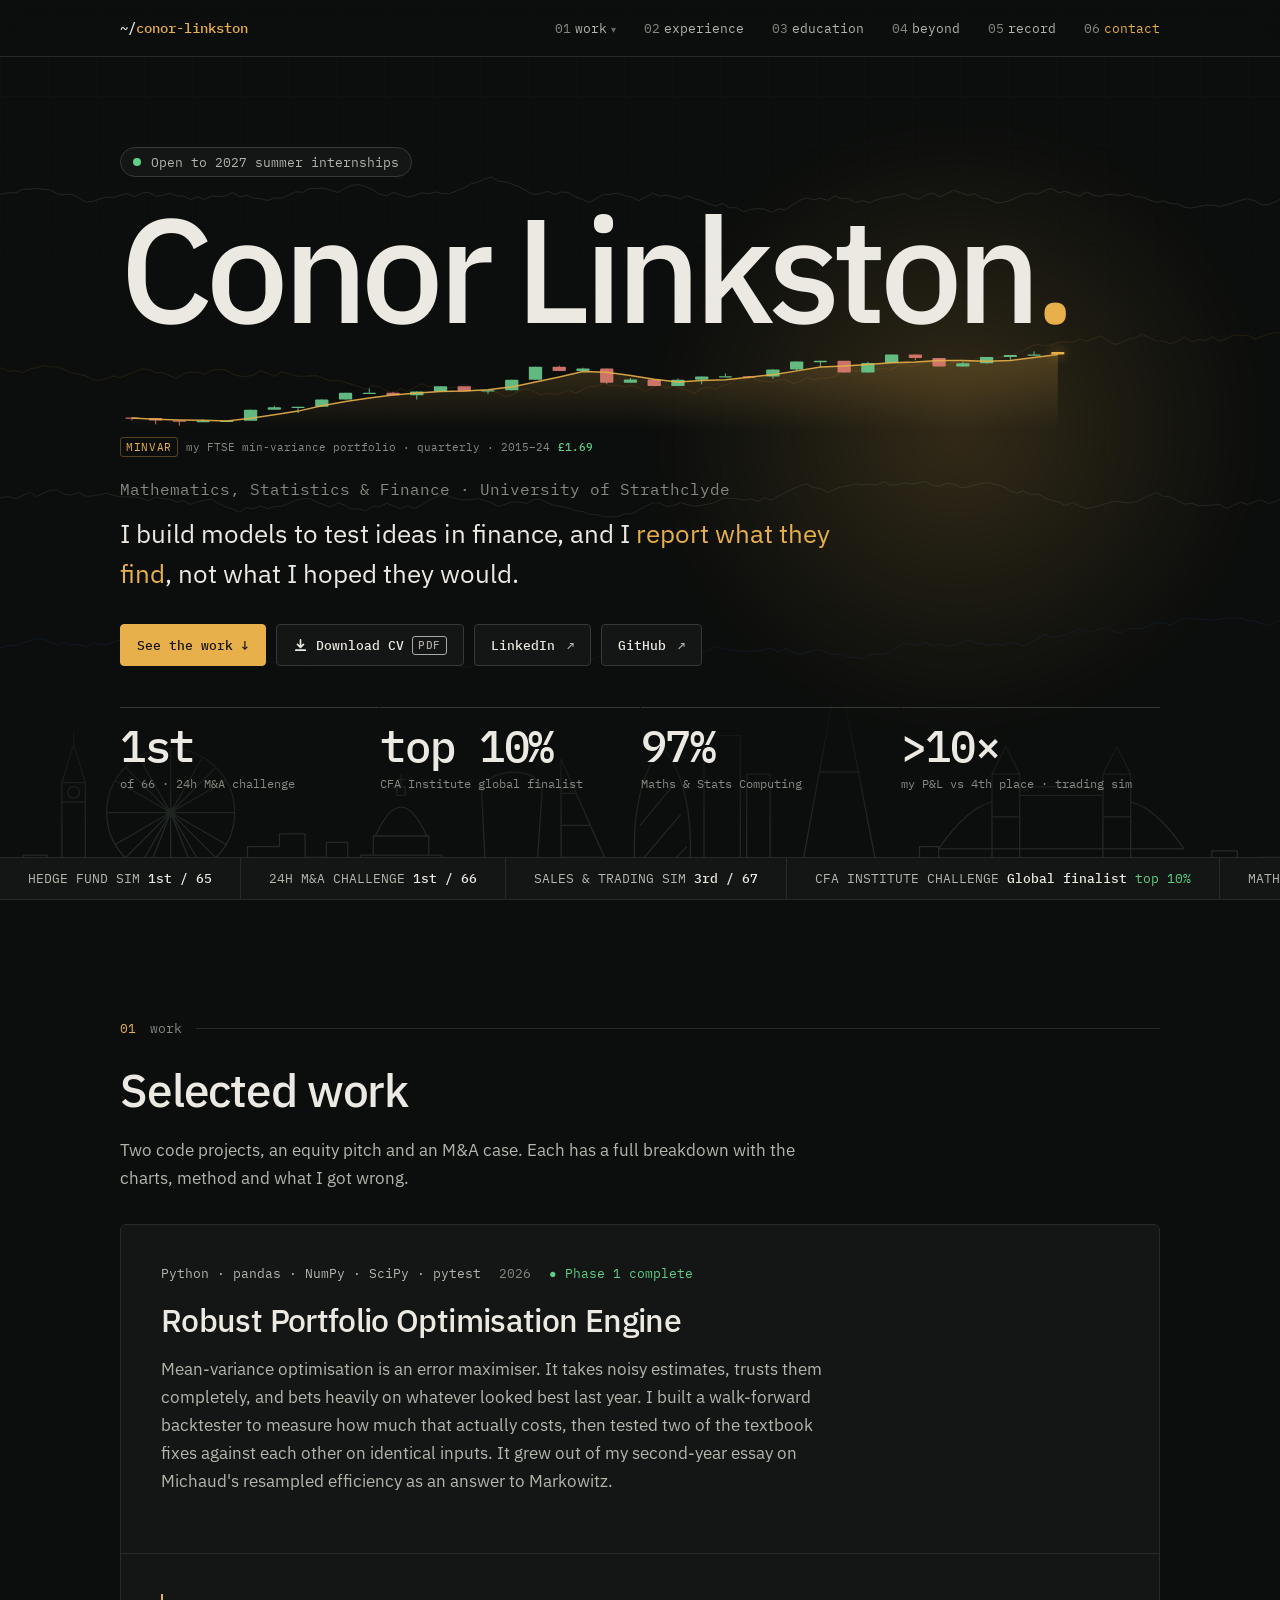
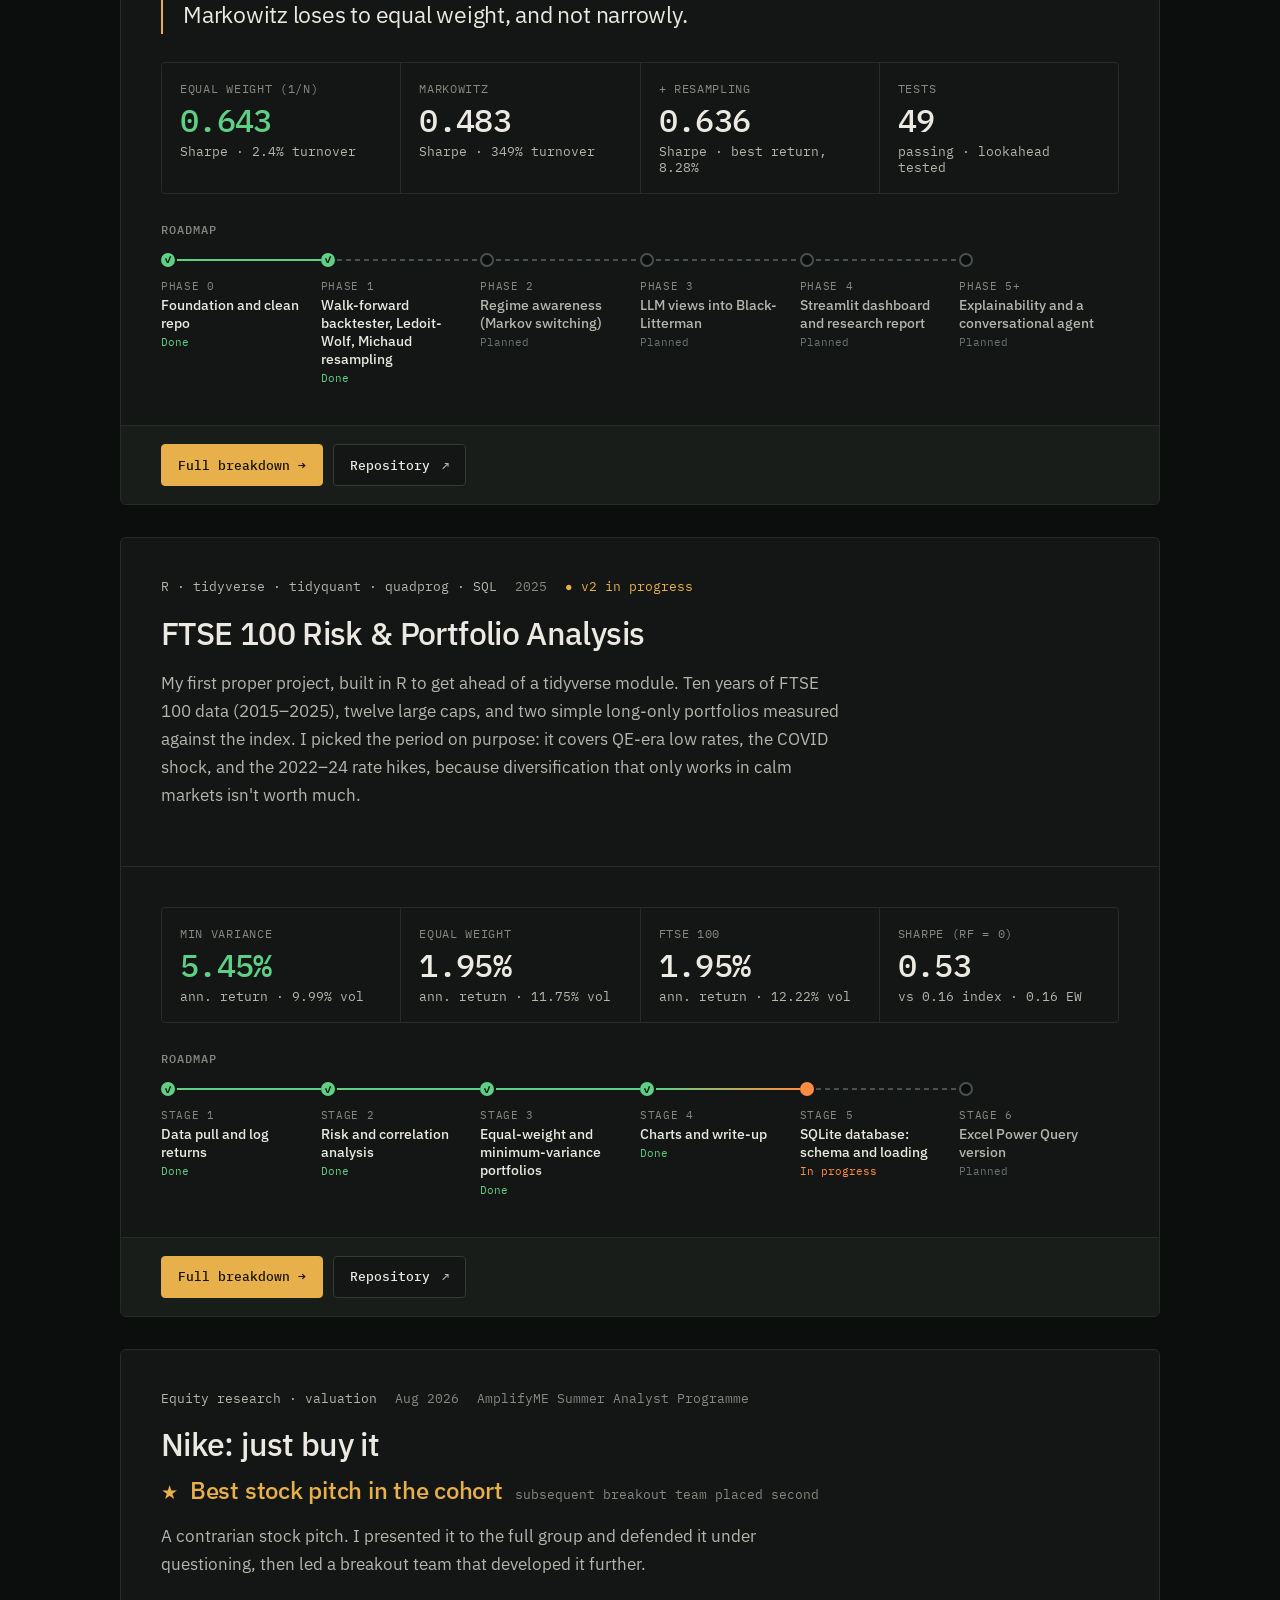
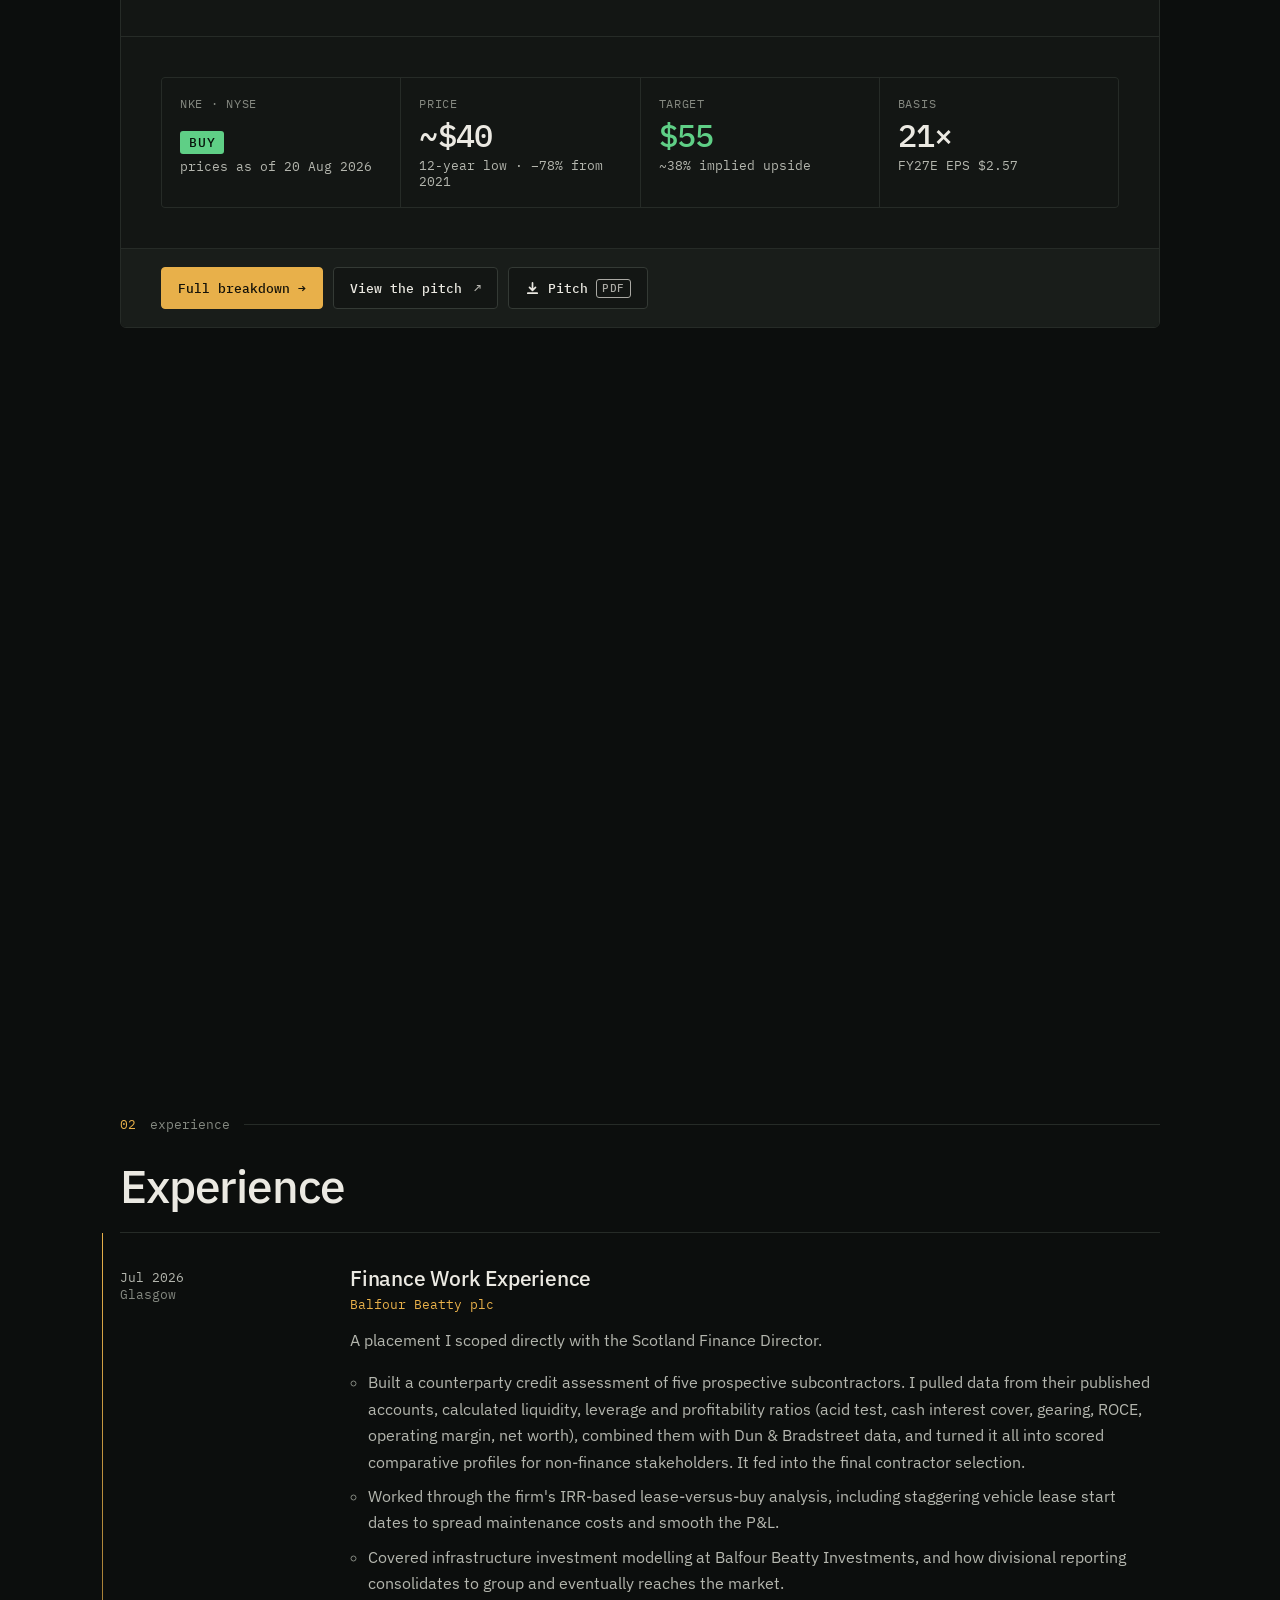
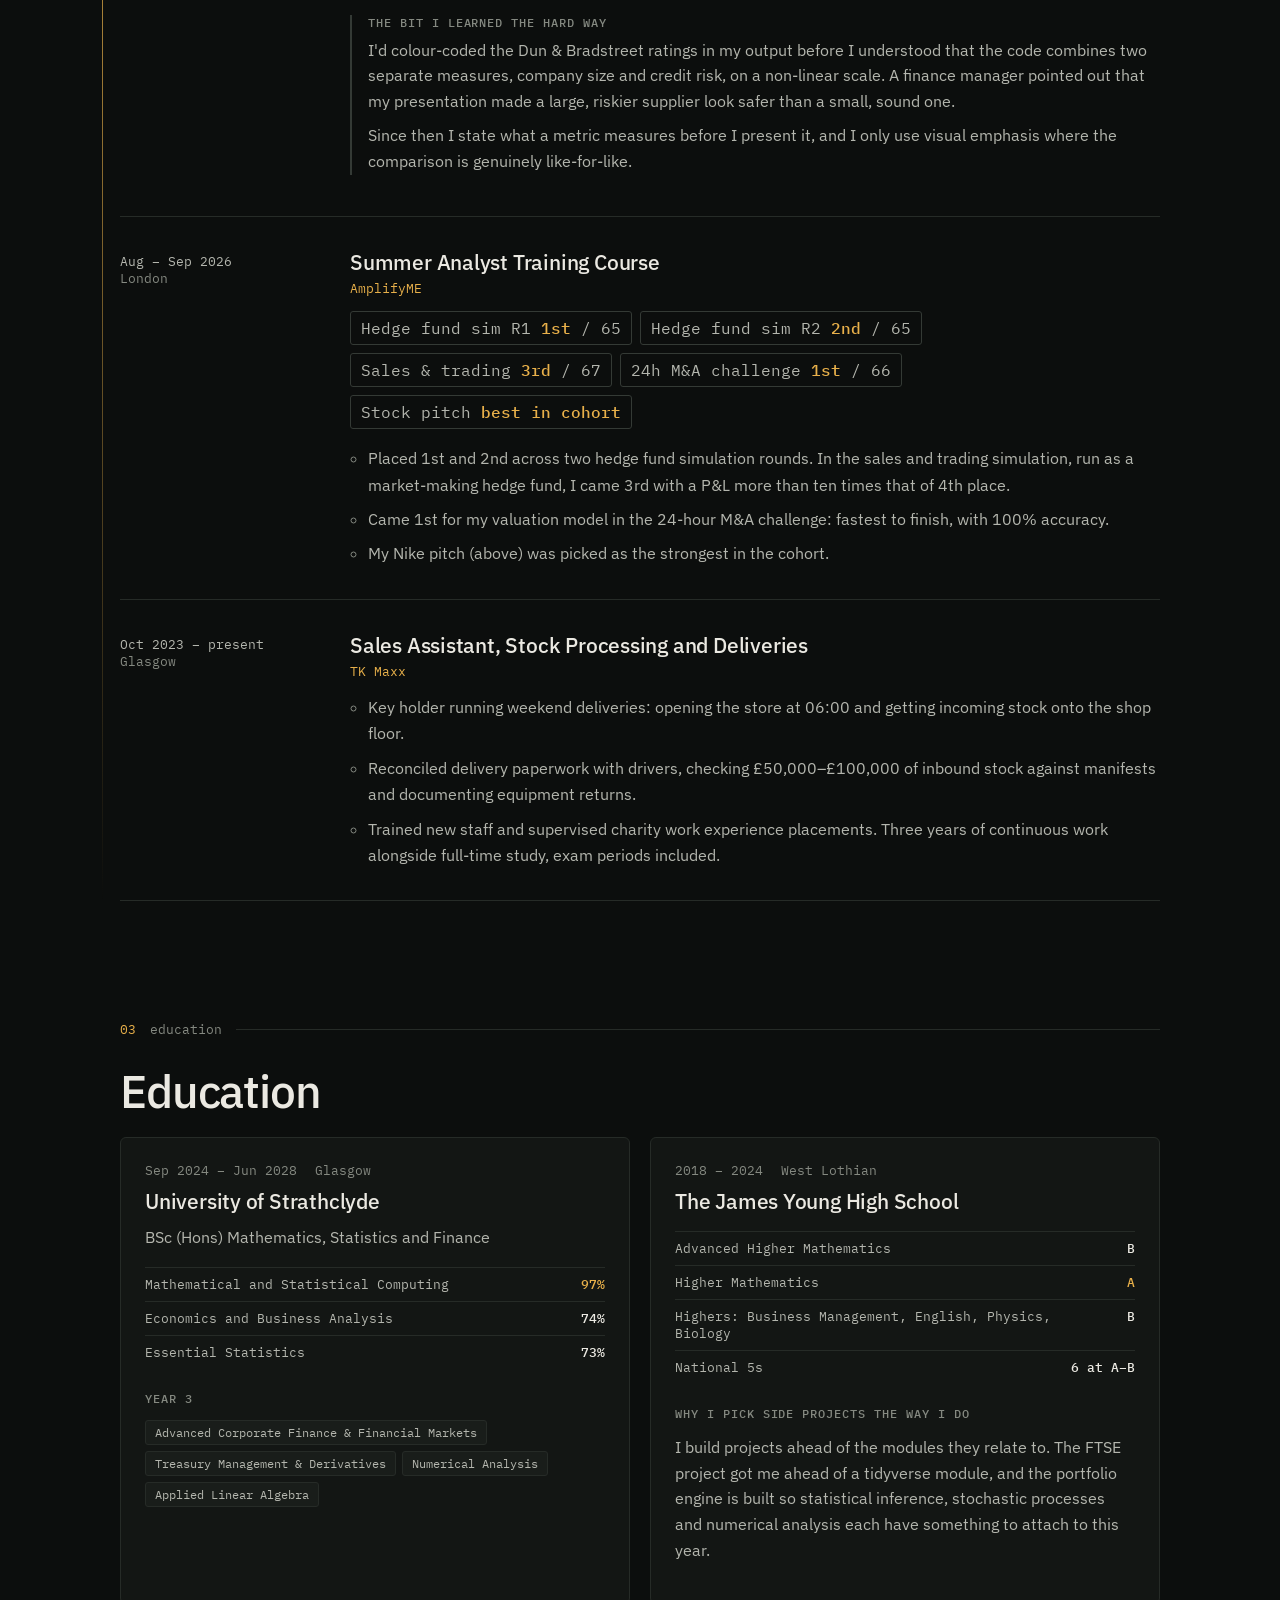
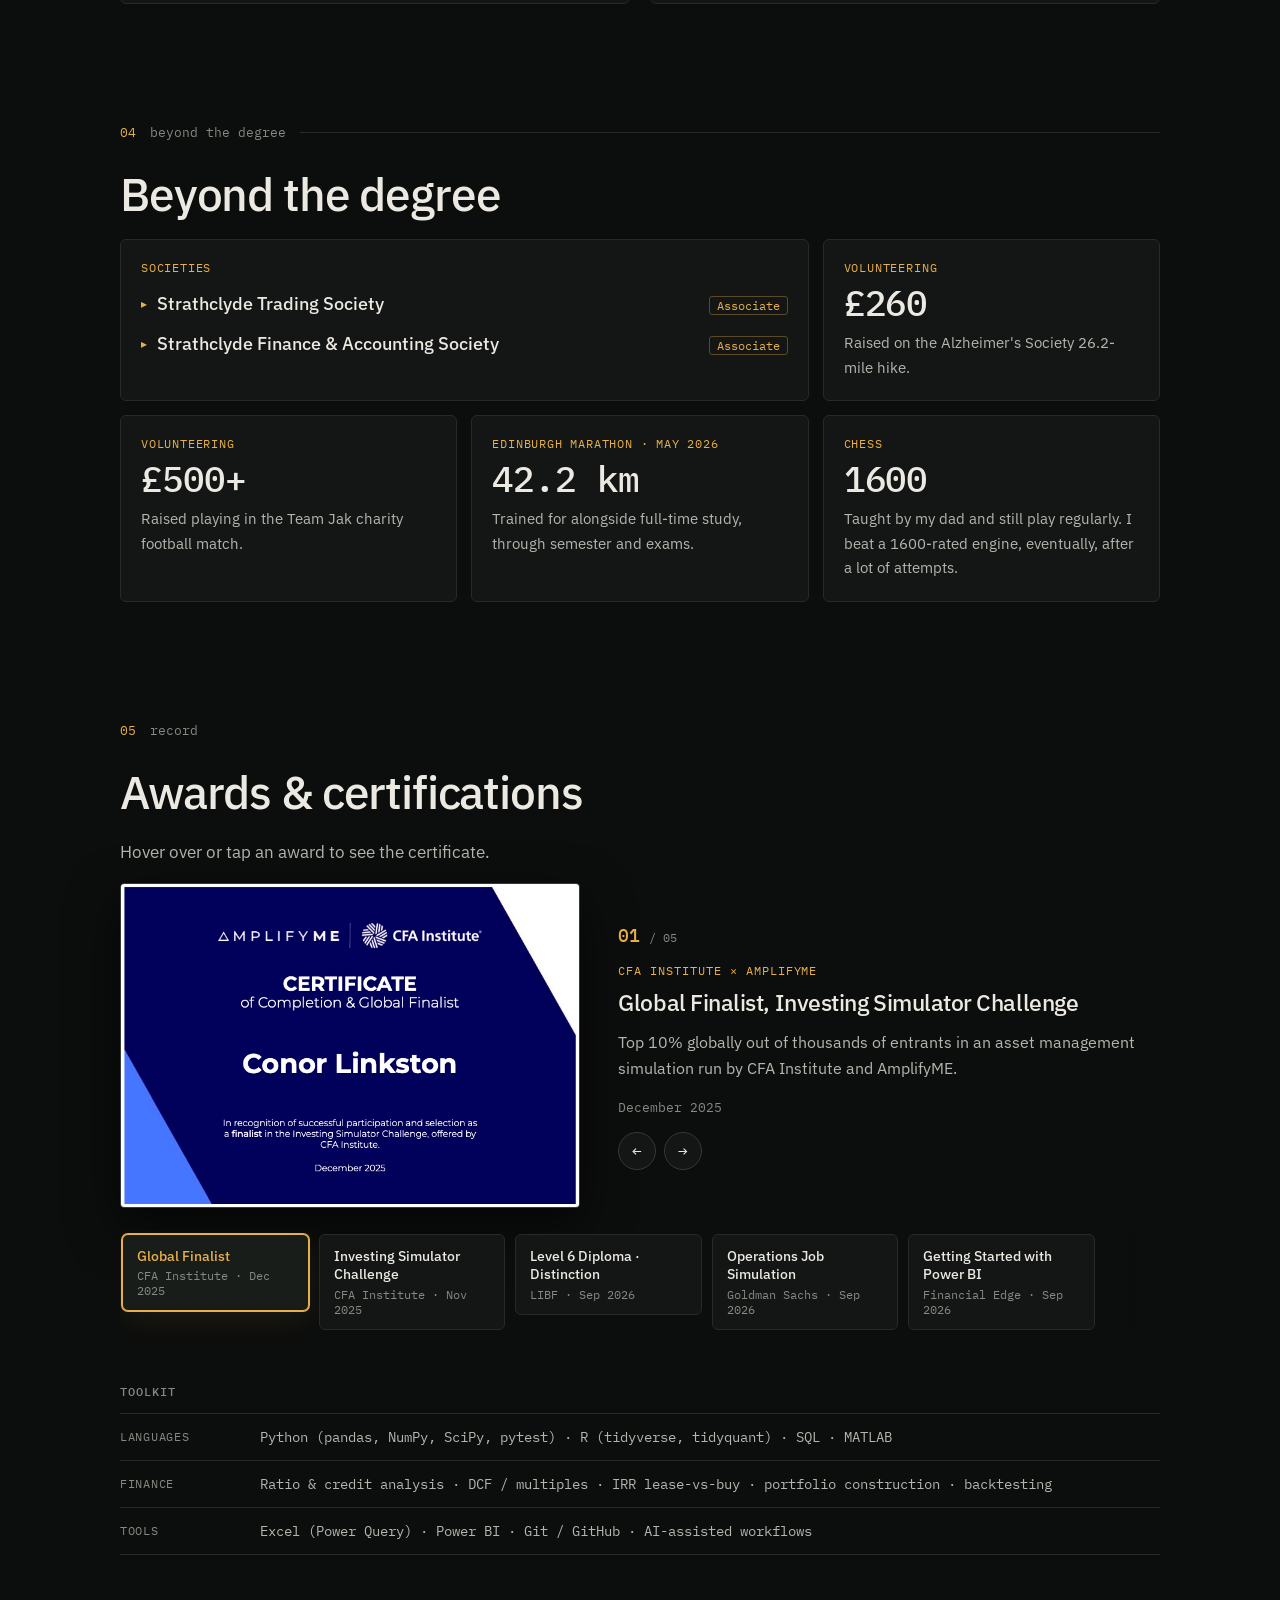
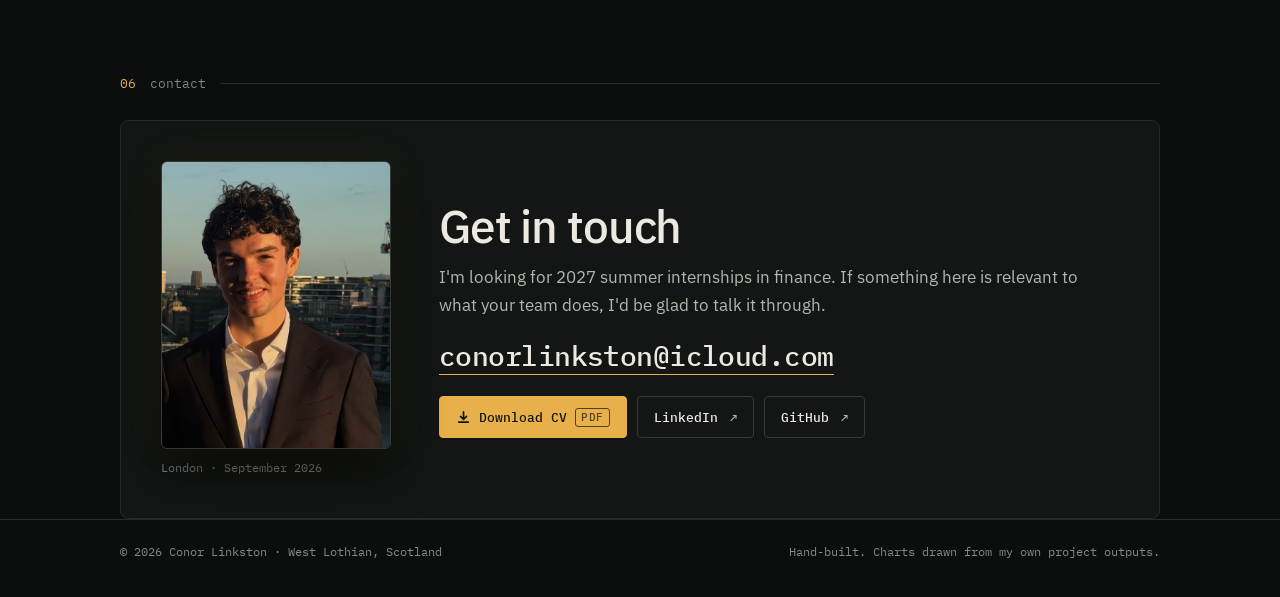
==== commit d3fed097: "Add terminal-style projects dropdown to the 01 work nav link Co-Authored-By: Claude Opus 5 <noreply@" ====
--- a/index.html
+++ b/index.html
@@ -18,7 +18,7 @@
   <link rel="preconnect" href="https://fonts.googleapis.com">
   <link rel="preconnect" href="https://fonts.gstatic.com" crossorigin>
   <link href="https://fonts.googleapis.com/css2?family=IBM+Plex+Mono:wght@400;500&family=IBM+Plex+Sans:wght@400;500&display=swap" rel="stylesheet">
-  <link rel="stylesheet" href="assets/style.css?v=13">
+  <link rel="stylesheet" href="assets/style.css?v=15">
   <script data-goatcounter="https://conorlinkston.goatcounter.com/count" async src="//gc.zgo.at/count.js"></script>
 </head>
 <body>
@@ -545,6 +545,6 @@
 
 <script src="assets/data.js?v=13"></script>
 <script src="assets/charts.js?v=13"></script>
-<script src="assets/site.js?v=13"></script>
+<script src="assets/site.js?v=14"></script>
 </body>
 </html>
--- a/assets/style.css
+++ b/assets/style.css
@@ -790,3 +790,46 @@
 .hero-404 .avail.err i { background: var(--bad); box-shadow: none; animation: none; }
 .hero-404 .lede { margin-top: 26px; }
 .hero-404 .lede em { font-family: var(--mono); }
+
+/* ================= "01 work" terminal dropdown ================= */
+.work-dd {
+  position: absolute; top: calc(100% + 6px); left: 0; z-index: 30; width: 470px;
+  border: 1px solid var(--line-2); border-radius: 8px; overflow: hidden;
+  background: color-mix(in srgb, #0a0c0b 94%, transparent);
+  backdrop-filter: blur(12px); -webkit-backdrop-filter: blur(12px);
+  box-shadow: 0 24px 60px #000c, 0 0 0 1px #ffffff06 inset, 0 0 40px #e8b04a12;
+  opacity: 0; translate: 0 -6px; transition: opacity .16s ease, translate .2s ease;
+  font: 400 12.5px/1.7 var(--mono);
+}
+.work-dd.open { opacity: 1; translate: 0 0; }
+.work-dd[hidden] { display: none; }
+/* invisible bridge so the pointer can travel from the link to the panel */
+.work-dd::before { content: ""; position: absolute; left: 0; right: 0; top: -12px; height: 12px; }
+.dd-bar { display: flex; align-items: center; gap: 6px; padding: 7px 12px; border-bottom: 1px solid var(--line); background: var(--surface); color: var(--muted); font-size: 11px; }
+.dd-bar i { width: 8px; height: 8px; border-radius: 50%; }
+.dd-bar i:nth-child(1) { background: #ec6a5e; } .dd-bar i:nth-child(2) { background: #f4bf4f; } .dd-bar i:nth-child(3) { background: #61c554; }
+.dd-bar span { margin-left: 6px; }
+.dd-body { padding: 10px 8px 10px; }
+.dd-body p { margin: 0; padding: 0 8px; color: var(--text-2); min-height: 1.7em; }
+.dd-body .p { color: var(--accent); }
+.dd-total { color: var(--muted) !important; }
+.dd-body ul { list-style: none; margin: 2px 0; padding: 0; }
+.dd-row { display: grid; grid-template-columns: 92px 170px 1fr; gap: 10px; align-items: baseline; padding: 3px 8px; border-radius: 4px; text-decoration: none; color: var(--text-2); visibility: hidden; transition: background .12s; }
+.dd-row.shown { visibility: visible; }
+.dd-row .perm { color: #5b635d; }
+.dd-row .name { color: var(--text); white-space: nowrap; }
+.dd-row .desc { color: var(--muted); white-space: nowrap; overflow: hidden; text-overflow: ellipsis; }
+.dd-row.now .desc { color: #ff8c42; }
+.dd-row:hover, .dd-row:focus-visible { background: var(--accent-dim); outline: none; }
+.dd-row:hover .name, .dd-row:focus-visible .name { color: var(--accent); }
+.dd-row:hover .name::after, .dd-row:focus-visible .name::after { content: " →"; }
+.dd-row.here .name::before { content: "▸ "; color: var(--accent); }
+.dd-foot .cur { display: inline-block; width: .6em; height: 1.05em; background: var(--accent); vertical-align: -.18em; animation: blink 1.1s steps(1) infinite; }
+@media (prefers-reduced-motion: reduce) { .work-dd { transition: none; } .dd-foot .cur { animation: none; } }
+@media (max-width: 760px) { .work-dd { display: none !important; } }
+/* the work link hints that it opens something */
+.bar nav a[aria-haspopup]::after { content: "▾"; margin-left: 4px; font-size: .8em; opacity: .55; transition: transform .2s; display: inline-block; }
+.bar nav a[aria-expanded="true"]::after { transform: rotate(180deg); opacity: 1; }
+@media (max-width: 760px) { .bar nav a[aria-haspopup]::after { display: none; } }
+.work-dd { width: 560px; background: #0a0c0b; }
+.dd-row { grid-template-columns: 86px 178px 1fr; }
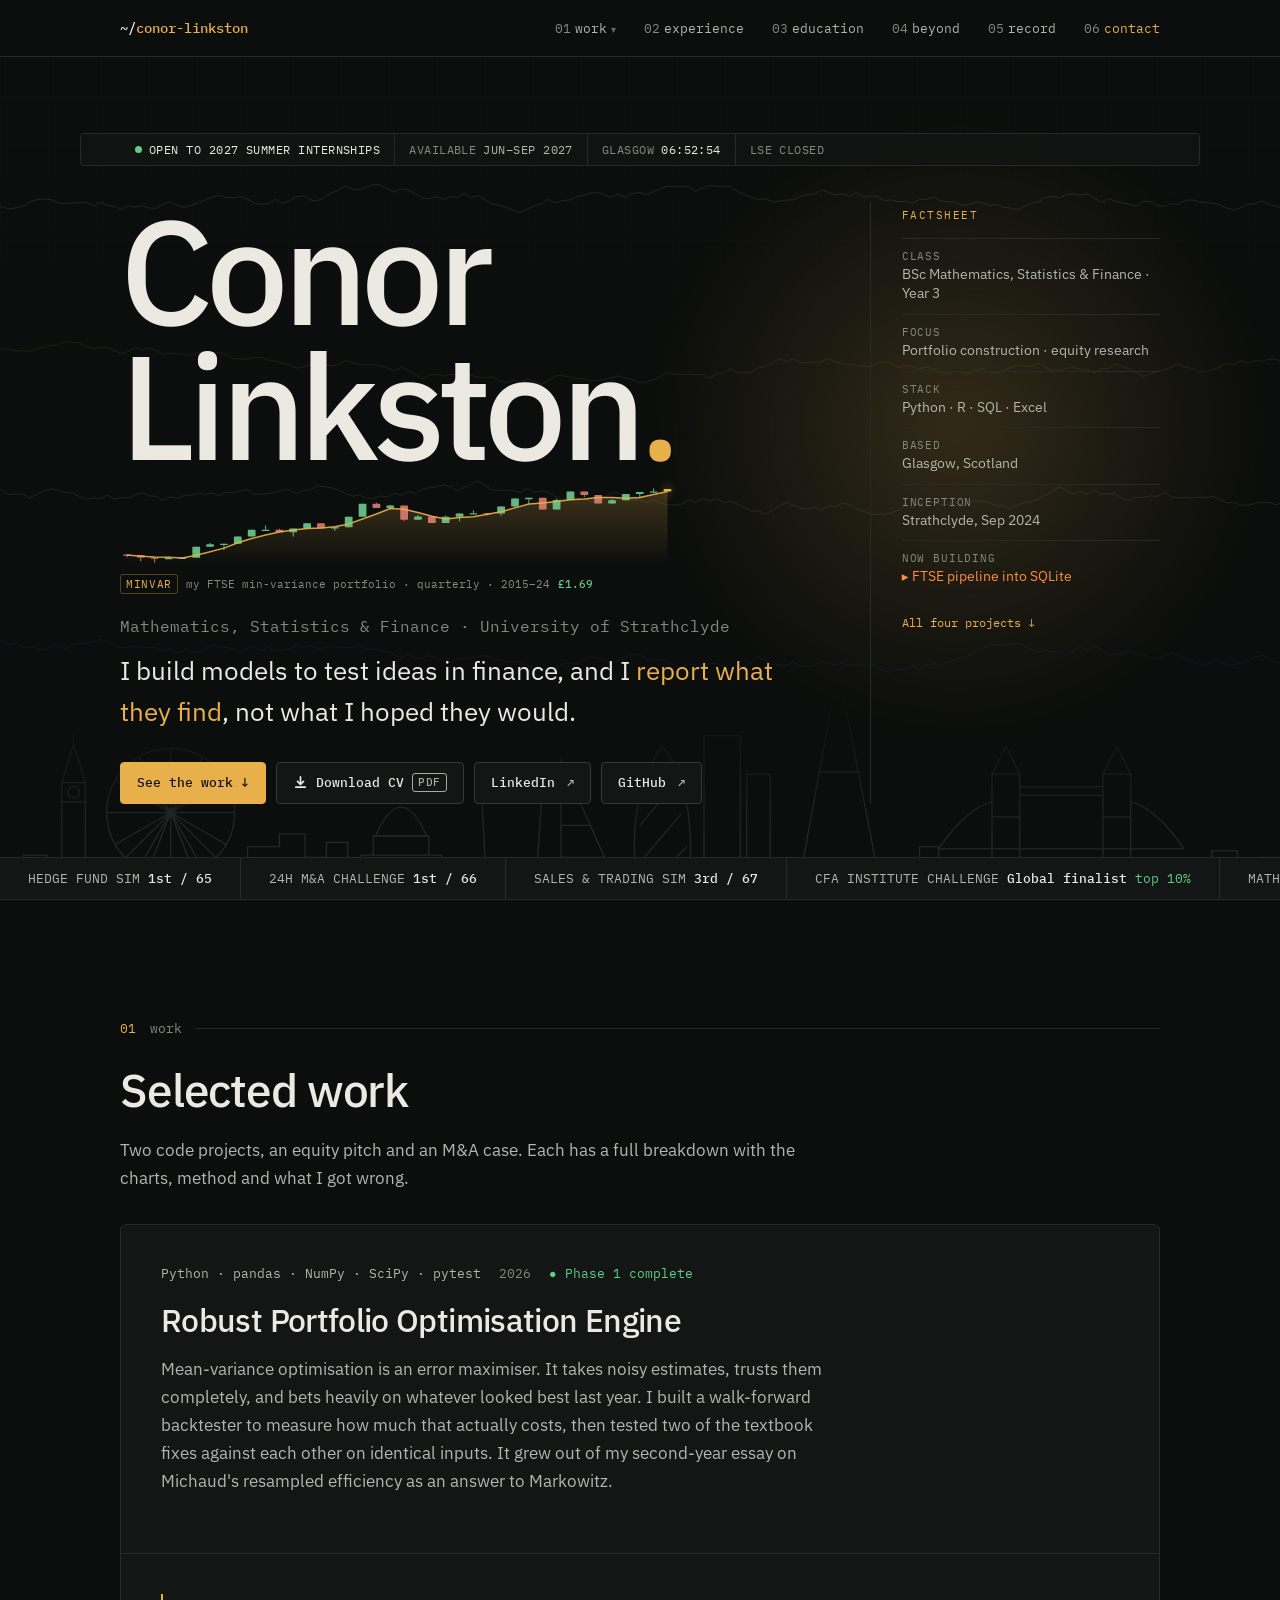
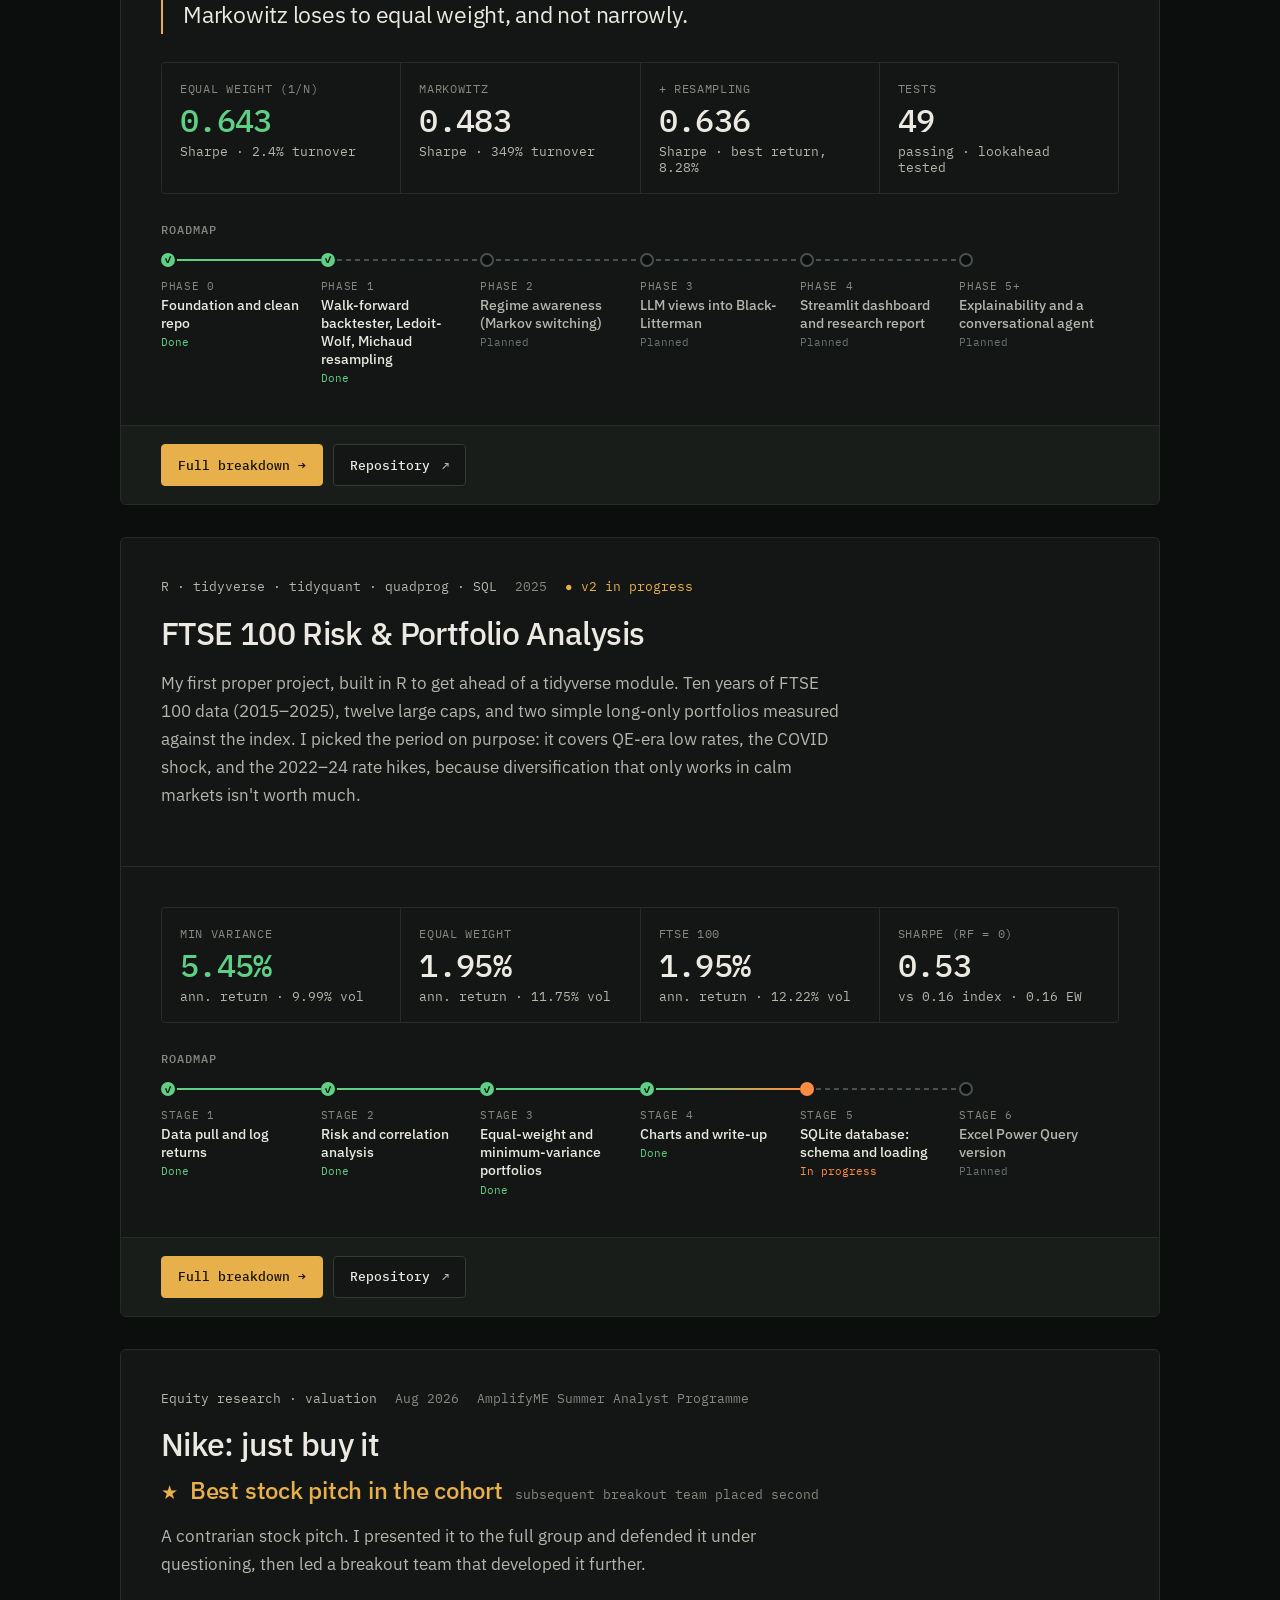
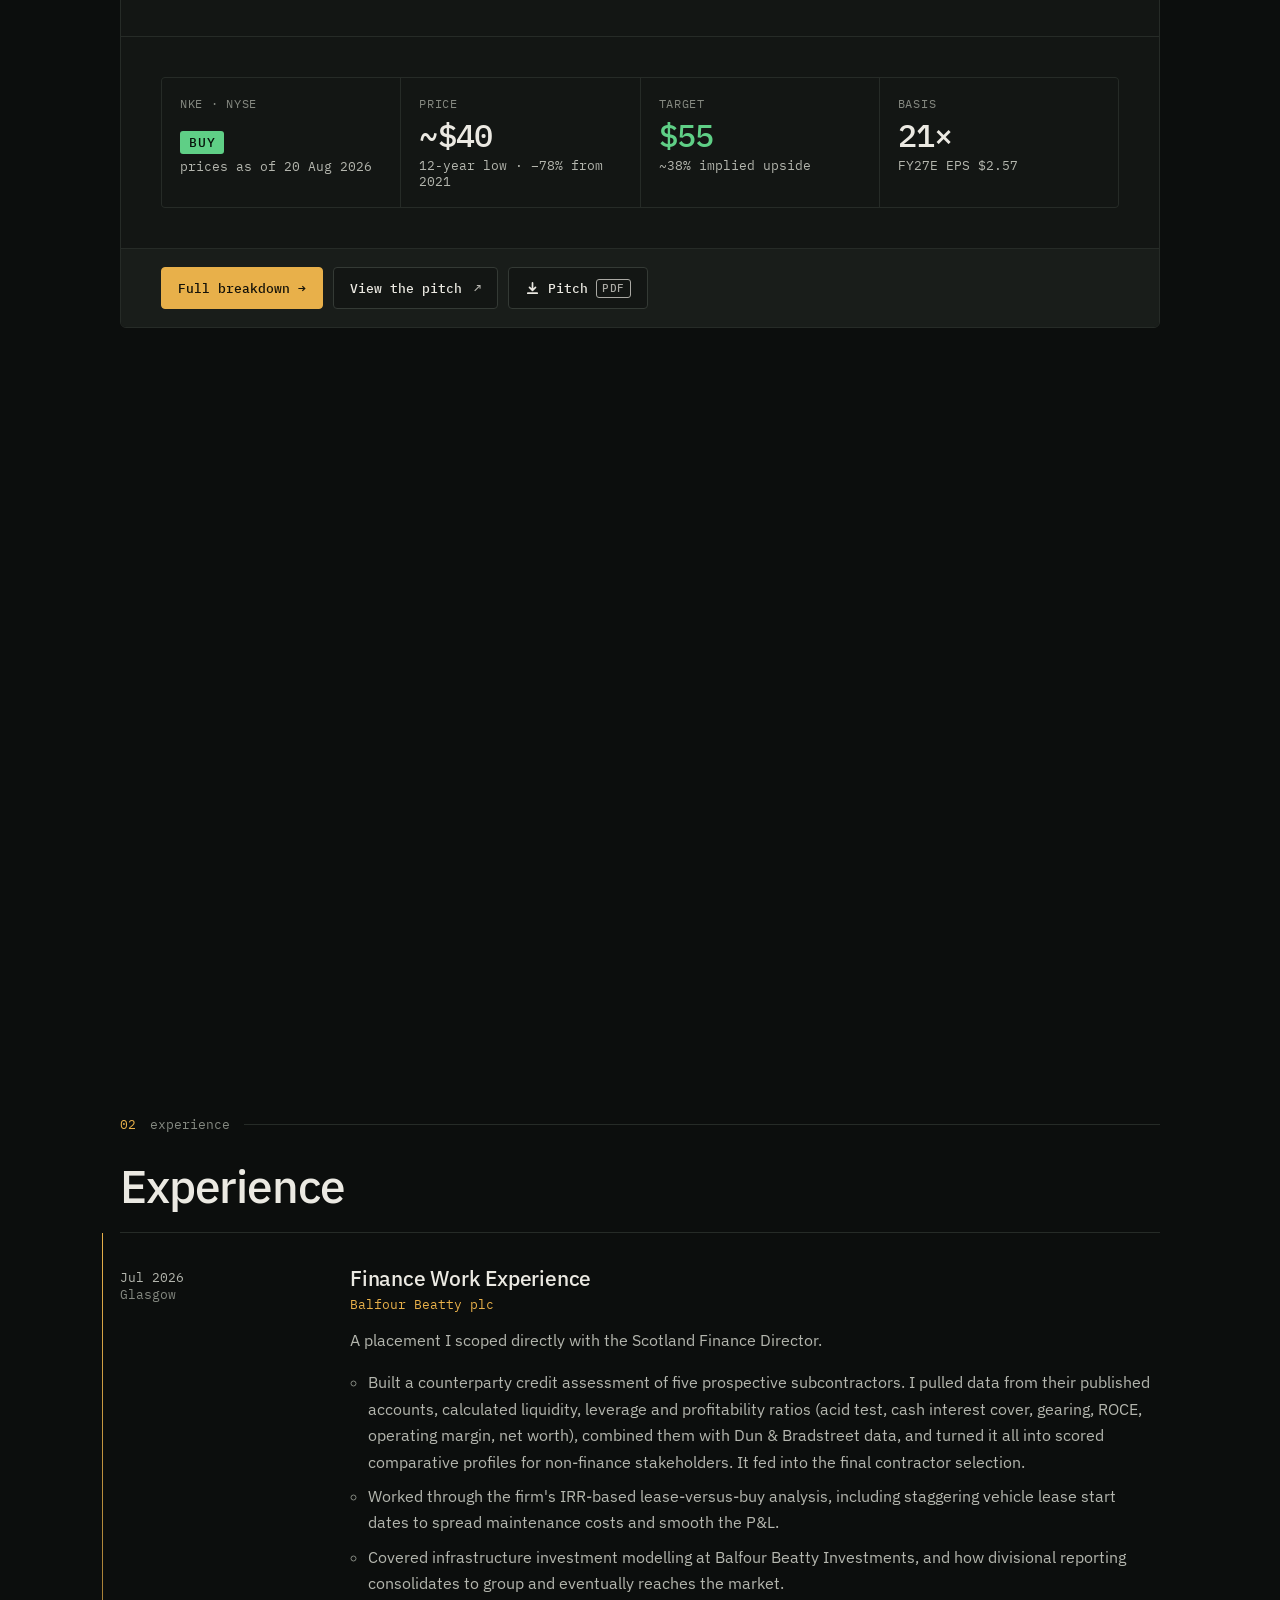
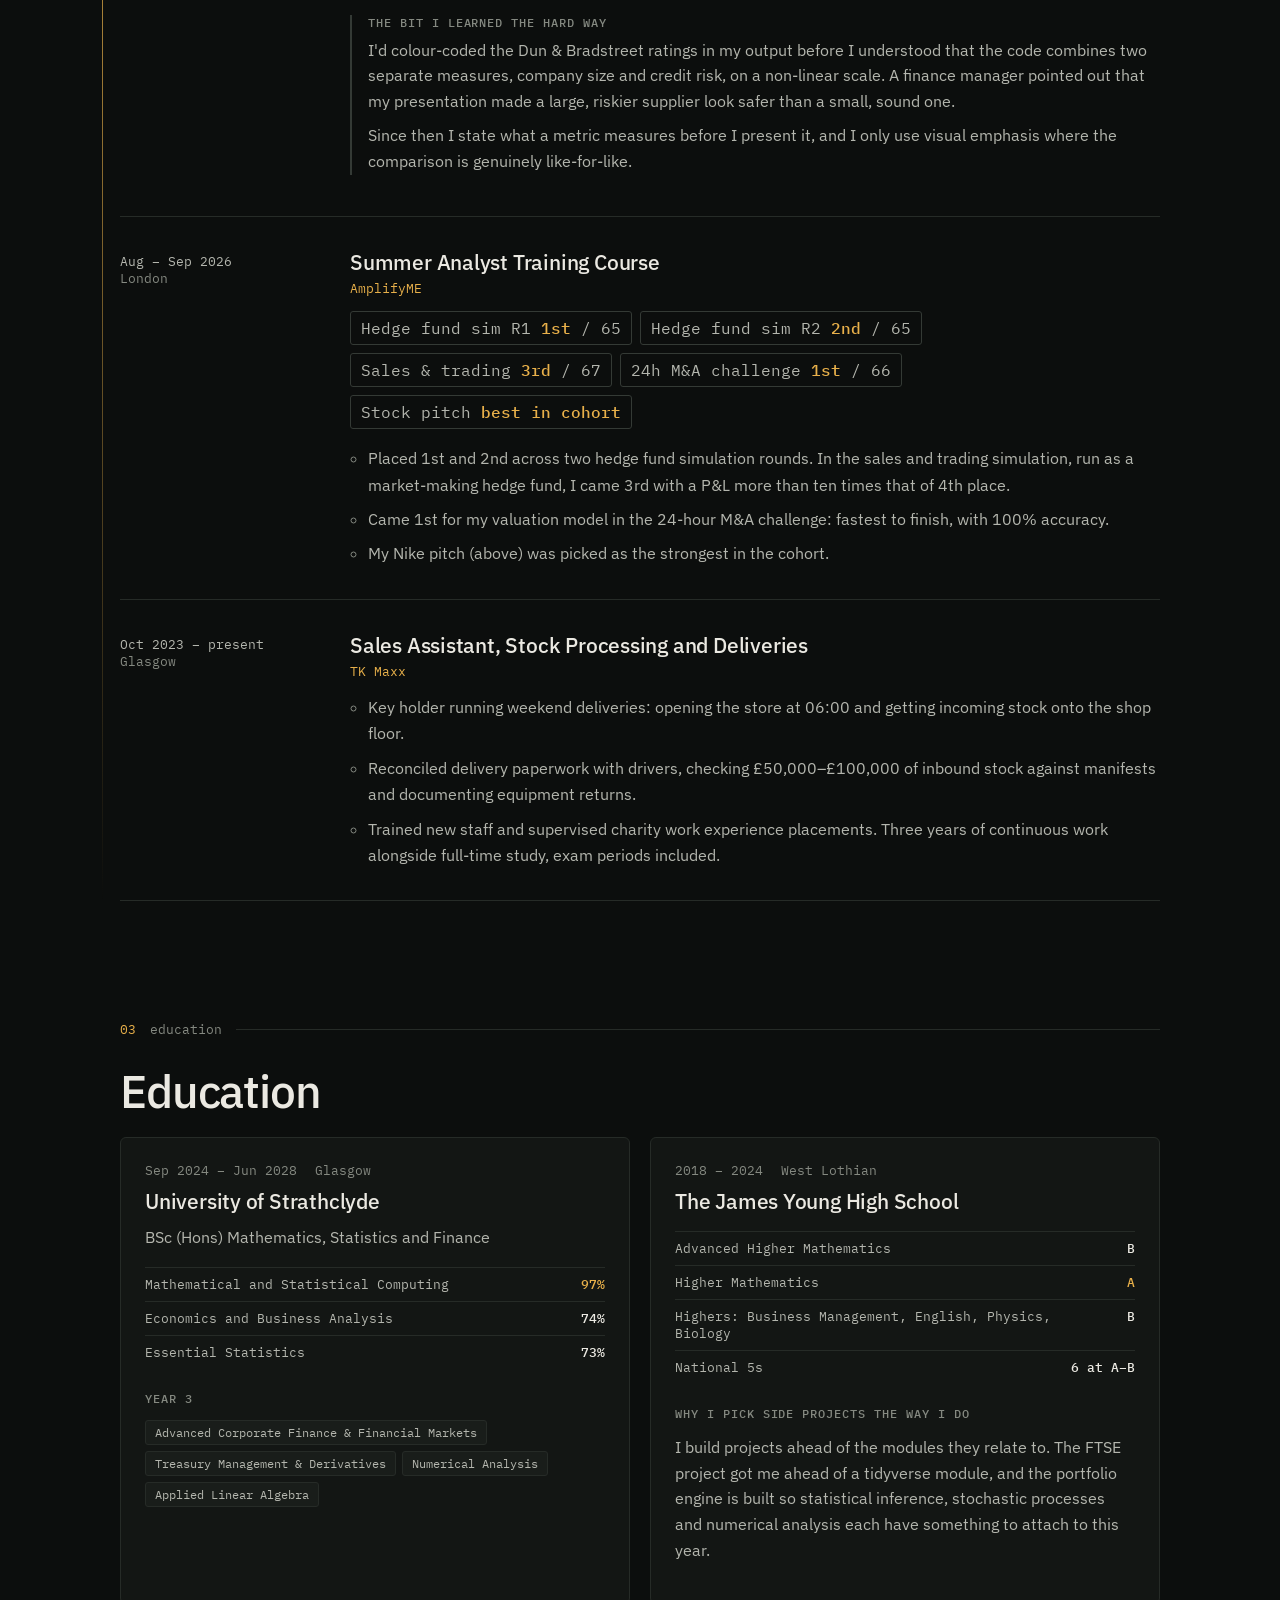
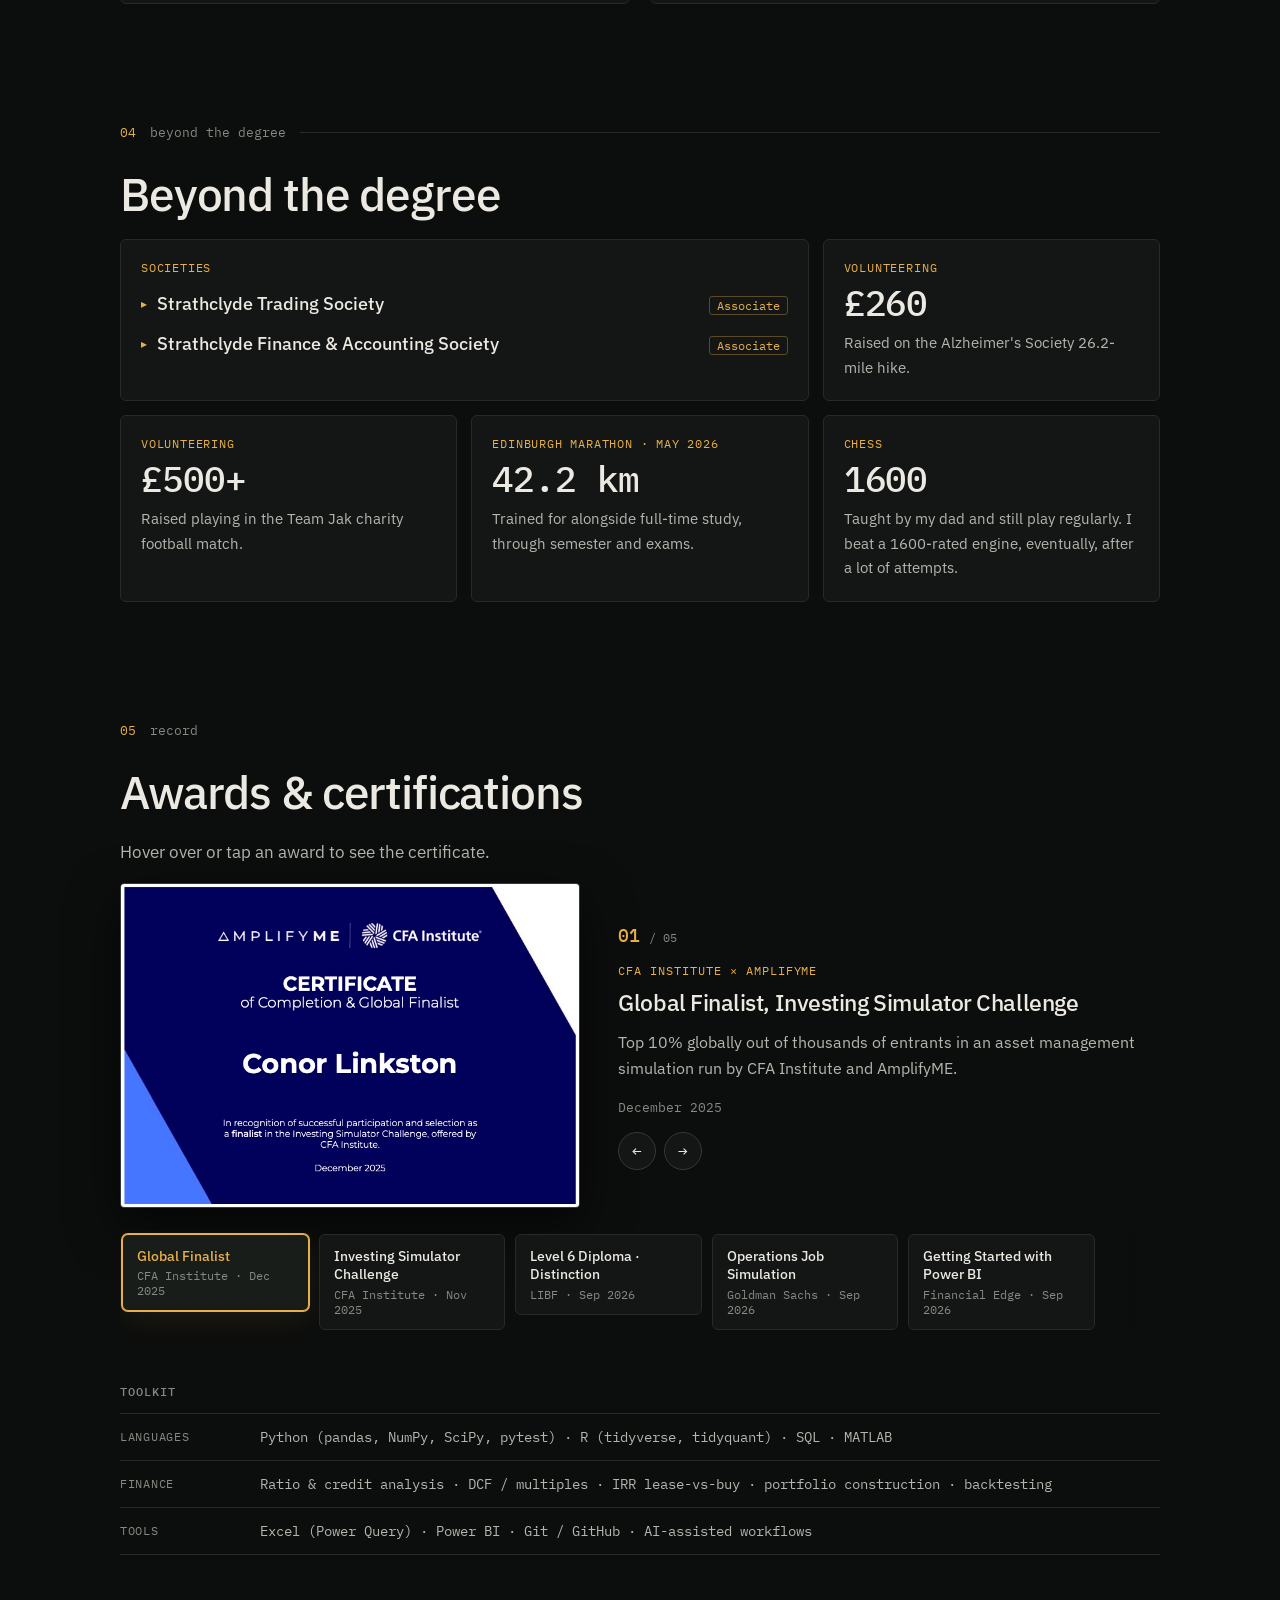
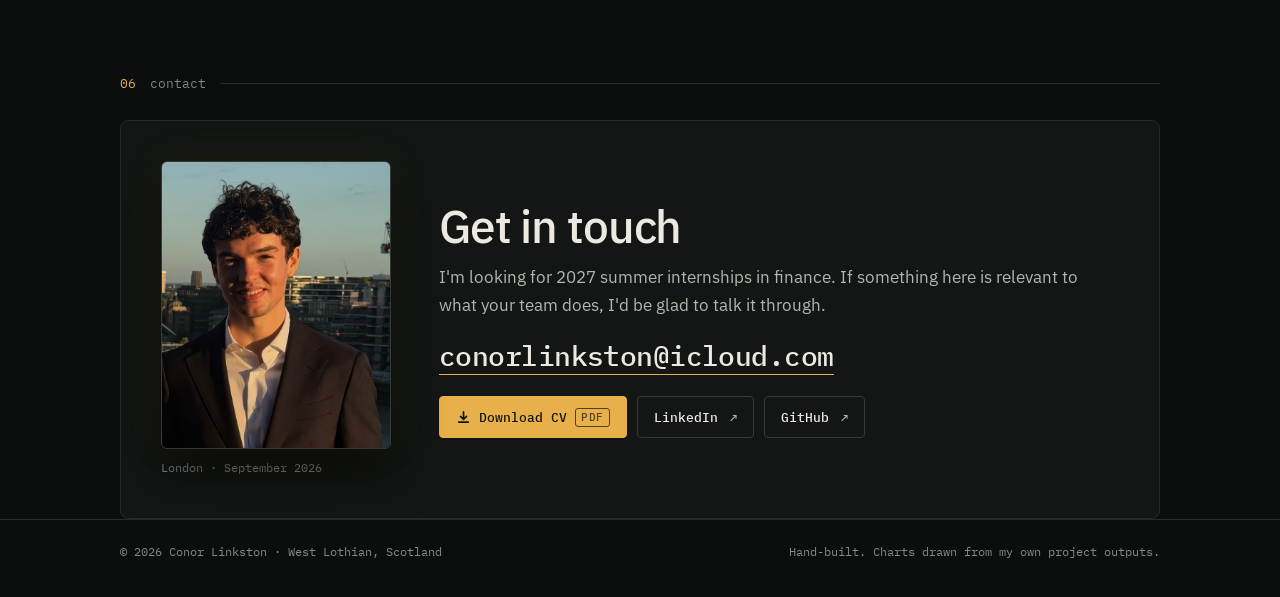
==== commit 5eb416c6: "Rework landing as a factsheet: live market status bar, asymmetric layout, drop stat boxes Co-Authore" ====
--- a/index.html
+++ b/index.html
@@ -18,7 +18,7 @@
   <link rel="preconnect" href="https://fonts.googleapis.com">
   <link rel="preconnect" href="https://fonts.gstatic.com" crossorigin>
   <link href="https://fonts.googleapis.com/css2?family=IBM+Plex+Mono:wght@400;500&family=IBM+Plex+Sans:wght@400;500&display=swap" rel="stylesheet">
-  <link rel="stylesheet" href="assets/style.css?v=15">
+  <link rel="stylesheet" href="assets/style.css?v=16">
   <script data-goatcounter="https://conorlinkston.goatcounter.com/count" async src="//gc.zgo.at/count.js"></script>
 </head>
 <body>
@@ -78,31 +78,46 @@
 <!-- ============================ HERO ============================ -->
 <section class="hero" id="top">
   <div class="glow" aria-hidden="true"></div>
+
+  <div class="wrap statusbar">
+    <span class="sb-item sb-status"><i aria-hidden="true"></i>Open to 2027 summer internships</span>
+    <span class="sb-item"><b>Available</b> Jun–Sep 2027</span>
+    <span class="sb-item"><b>Glasgow</b> <time id="clock">--:--:--</time></span>
+    <span class="sb-item" id="lse"><b>LSE</b> <span class="sb-state">—</span></span>
+  </div>
+
   <div class="wrap hero-inner">
-    <p class="avail"><i aria-hidden="true"></i>Open to 2027 summer internships</p>
-    <h1 class="hero-name" aria-label="Conor Linkston">
-      <span class="decode" data-text="Conor" aria-hidden="true">Conor</span>
-      <span class="decode" data-text="Linkston" aria-hidden="true">Linkston</span><span class="dot" aria-hidden="true">.</span>
-    </h1>
-    <figure class="candles" aria-label="Quarterly candlestick chart of my FTSE minimum-variance portfolio, 2015 to 2024, growing from £1.00 to £1.69">
-      <svg id="candles" viewBox="0 0 960 96" preserveAspectRatio="none" aria-hidden="true"></svg>
-      <figcaption class="mono"><span class="tag">MINVAR</span><span class="cap">my FTSE min-variance portfolio<span class="cap-x"> · quarterly</span> · 2015–24</span><b id="candle-last">£1.69</b></figcaption>
-    </figure>
-    <p class="role"><span class="decode-line" data-text="Mathematics, Statistics & Finance · University of Strathclyde">Mathematics, Statistics &amp; Finance · University of Strathclyde</span></p>
-    <p class="lede">I build models to test ideas in finance, and I <em>report what they find</em>, not what I hoped they would.</p>
-    <div class="links">
-      <a class="btn primary" href="#work">See the work <span class="down" aria-hidden="true">↓</span></a>
-      <a class="btn dl" href="assets/Conor_Linkston_CV.pdf" download="Conor_Linkston_CV.pdf"><svg class="ico" viewBox="0 0 16 16" aria-hidden="true"><path d="M8 2v8m0 0-3.2-3.2M8 10l3.2-3.2M3 13h10"/></svg>Download CV <span class="sub">PDF</span></a>
-      <a class="btn" href="https://www.linkedin.com/in/conorlinkston" target="_blank" rel="noopener noreferrer">LinkedIn</a>
-      <a class="btn" href="https://github.com/conor8568" target="_blank" rel="noopener noreferrer">GitHub</a>
-    </div>
-  </div>
-
-  <div class="wrap hero-stats" aria-label="Headline numbers">
-    <div><span class="count" data-to="1" data-suffix="st">1st</span><small>of 66 · 24h M&amp;A challenge</small></div>
-    <div><span class="count" data-to="10" data-prefix="top " data-suffix="%">top 10%</span><small>CFA Institute global finalist</small></div>
-    <div><span class="count" data-to="97" data-suffix="%">97%</span><small>Maths &amp; Stats Computing</small></div>
-    <div><span class="count" data-to="10" data-prefix="&gt;" data-suffix="×">&gt;10×</span><small>my P&amp;L vs 4th place · trading sim</small></div>
+    <div class="hero-main">
+      <h1 class="hero-name" aria-label="Conor Linkston">
+        <span class="decode" data-text="Conor" aria-hidden="true">Conor</span>
+        <span class="decode" data-text="Linkston" aria-hidden="true">Linkston</span><span class="dot" aria-hidden="true">.</span>
+      </h1>
+      <figure class="candles" aria-label="Quarterly candlestick chart of my FTSE minimum-variance portfolio, 2015 to 2024, growing from £1.00 to £1.69">
+        <svg id="candles" viewBox="0 0 960 96" preserveAspectRatio="none" aria-hidden="true"></svg>
+        <figcaption class="mono"><span class="tag">MINVAR</span><span class="cap">my FTSE min-variance portfolio<span class="cap-x"> · quarterly</span> · 2015–24</span><b id="candle-last">£1.69</b></figcaption>
+      </figure>
+      <p class="role"><span class="decode-line" data-text="Mathematics, Statistics & Finance · University of Strathclyde">Mathematics, Statistics &amp; Finance · University of Strathclyde</span></p>
+      <p class="lede">I build models to test ideas in finance, and I <em>report what they find</em>, not what I hoped they would.</p>
+      <div class="links">
+        <a class="btn primary" href="#work">See the work <span class="down" aria-hidden="true">↓</span></a>
+        <a class="btn dl" href="assets/Conor_Linkston_CV.pdf" download="Conor_Linkston_CV.pdf"><svg class="ico" viewBox="0 0 16 16" aria-hidden="true"><path d="M8 2v8m0 0-3.2-3.2M8 10l3.2-3.2M3 13h10"/></svg>Download CV <span class="sub">PDF</span></a>
+        <a class="btn" href="https://www.linkedin.com/in/conorlinkston" target="_blank" rel="noopener noreferrer">LinkedIn</a>
+        <a class="btn" href="https://github.com/conor8568" target="_blank" rel="noopener noreferrer">GitHub</a>
+      </div>
+    </div>
+
+    <aside class="factsheet" aria-label="Factsheet">
+      <h2 class="fs-head mono">Factsheet</h2>
+      <dl>
+        <div><dt>Class</dt><dd>BSc Mathematics, Statistics &amp; Finance · Year 3</dd></div>
+        <div><dt>Focus</dt><dd>Portfolio construction · equity research</dd></div>
+        <div><dt>Stack</dt><dd>Python · R · SQL · Excel</dd></div>
+        <div><dt>Based</dt><dd>Glasgow, Scotland</dd></div>
+        <div><dt>Inception</dt><dd>Strathclyde, Sep 2024</dd></div>
+        <div><dt>Now building</dt><dd class="wip">FTSE pipeline into SQLite</dd></div>
+      </dl>
+      <a class="fs-link mono" href="#work">All four projects ↓</a>
+    </aside>
   </div>
 </section>
 
@@ -545,6 +560,6 @@
 
 <script src="assets/data.js?v=13"></script>
 <script src="assets/charts.js?v=13"></script>
-<script src="assets/site.js?v=14"></script>
+<script src="assets/site.js?v=16"></script>
 </body>
 </html>
--- a/assets/style.css
+++ b/assets/style.css
@@ -833,3 +833,46 @@
 @media (max-width: 760px) { .bar nav a[aria-haspopup]::after { display: none; } }
 .work-dd { width: 560px; background: #0a0c0b; }
 .dd-row { grid-template-columns: 86px 178px 1fr; }
+
+/* ================= v8: factsheet landing ================= */
+.statusbar {
+  display: flex; flex-wrap: wrap; align-items: center; gap: 0;
+  border: 1px solid var(--line); border-radius: 4px; background: color-mix(in srgb, var(--surface) 80%, transparent);
+  font: 400 11.5px var(--mono); color: var(--text-2); letter-spacing: .04em; text-transform: uppercase;
+  width: 100%; margin-bottom: clamp(20px, 4vh, 44px); overflow: hidden;
+}
+.sb-item { display: inline-flex; align-items: center; gap: 7px; padding: 8px 14px; border-right: 1px solid var(--line); white-space: nowrap; }
+.sb-item:last-child { border-right: 0; }
+.sb-item b { font-weight: 400; color: var(--muted); }
+.sb-status i { width: 7px; height: 7px; border-radius: 50%; background: var(--good); box-shadow: 0 0 0 0 #5fcf8699; animation: pulse 2s infinite; }
+.sb-status { color: var(--text); }
+#clock { font-variant-numeric: tabular-nums; color: var(--text); }
+#lse .sb-state { color: var(--muted); }
+#lse.open .sb-state { color: var(--good); }
+#lse.shut .sb-state { color: var(--muted); }
+@media (prefers-reduced-motion: reduce) { .sb-status i { animation: none; } }
+
+.hero-inner { display: grid; grid-template-columns: minmax(0, 1fr) minmax(220px, 290px); gap: clamp(28px, 4vw, 64px); align-items: start; }
+.hero-main { min-width: 0; }
+
+.factsheet { border-left: 1px solid var(--line); padding-left: clamp(18px, 2.4vw, 32px); align-self: stretch; }
+.fs-head { font: 400 11px var(--mono); text-transform: uppercase; letter-spacing: .14em; color: var(--accent); margin: 6px 0 16px; }
+.factsheet dl { margin: 0; display: grid; gap: 0; }
+.factsheet dl > div { display: grid; gap: 2px; padding: 10px 0; border-top: 1px solid var(--line); }
+.factsheet dt { font: 400 10.5px var(--mono); text-transform: uppercase; letter-spacing: .08em; color: var(--muted); }
+.factsheet dd { margin: 0; font-size: 13.5px; line-height: 1.45; color: var(--text-2); }
+.factsheet dd.wip { color: #ff8c42; }
+.factsheet dd.wip::before { content: "▸ "; }
+.fs-link { display: inline-block; margin-top: 16px; font-size: 12px; color: var(--accent); text-decoration: none; }
+.fs-link:hover { text-decoration: underline; text-underline-offset: 3px; }
+
+@media (max-width: 1020px) {
+  .hero-inner { grid-template-columns: 1fr; }
+  .factsheet { border-left: 0; border-top: 1px solid var(--line); padding: 20px 0 0; margin-top: 8px; }
+  .factsheet dl { grid-template-columns: 1fr 1fr; gap: 0 24px; }
+}
+@media (max-width: 560px) {
+  .statusbar { font-size: 10.5px; }
+  .sb-item { padding: 7px 10px; }
+  .factsheet dl { grid-template-columns: 1fr; }
+}
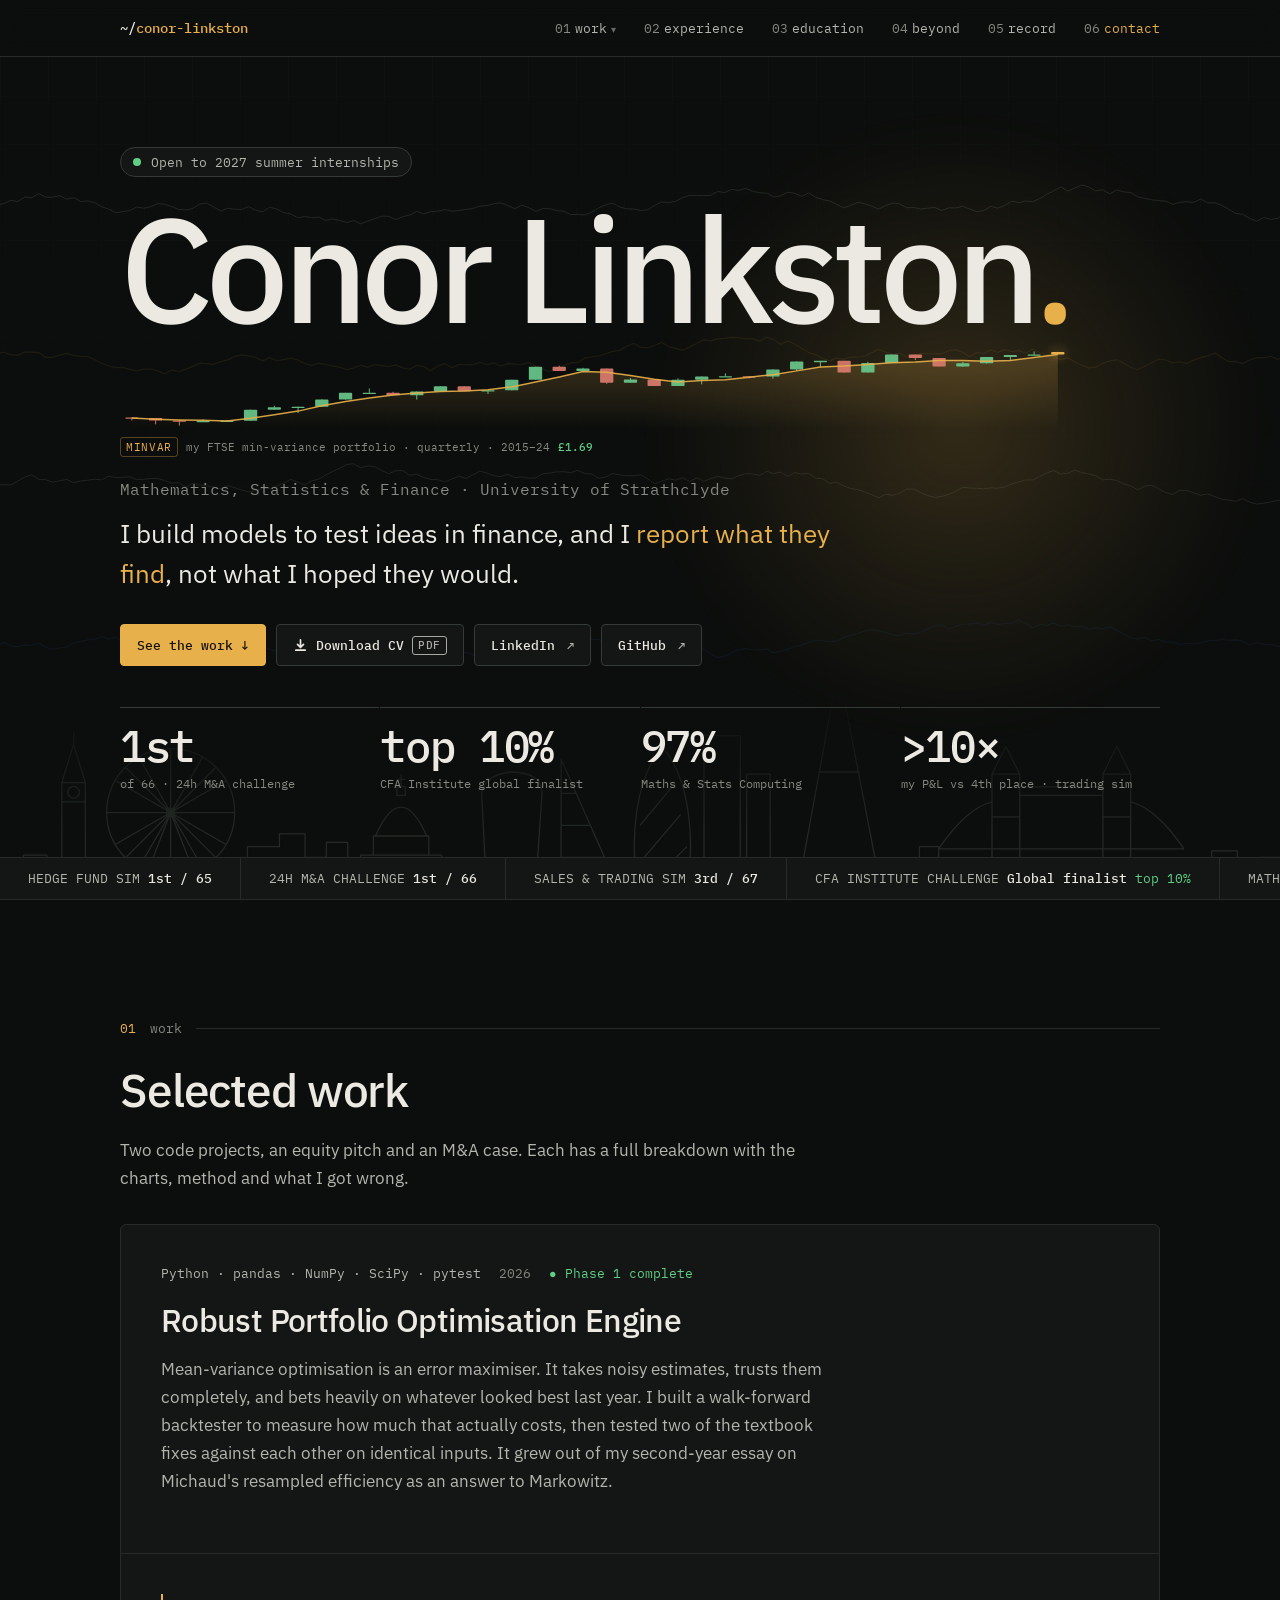
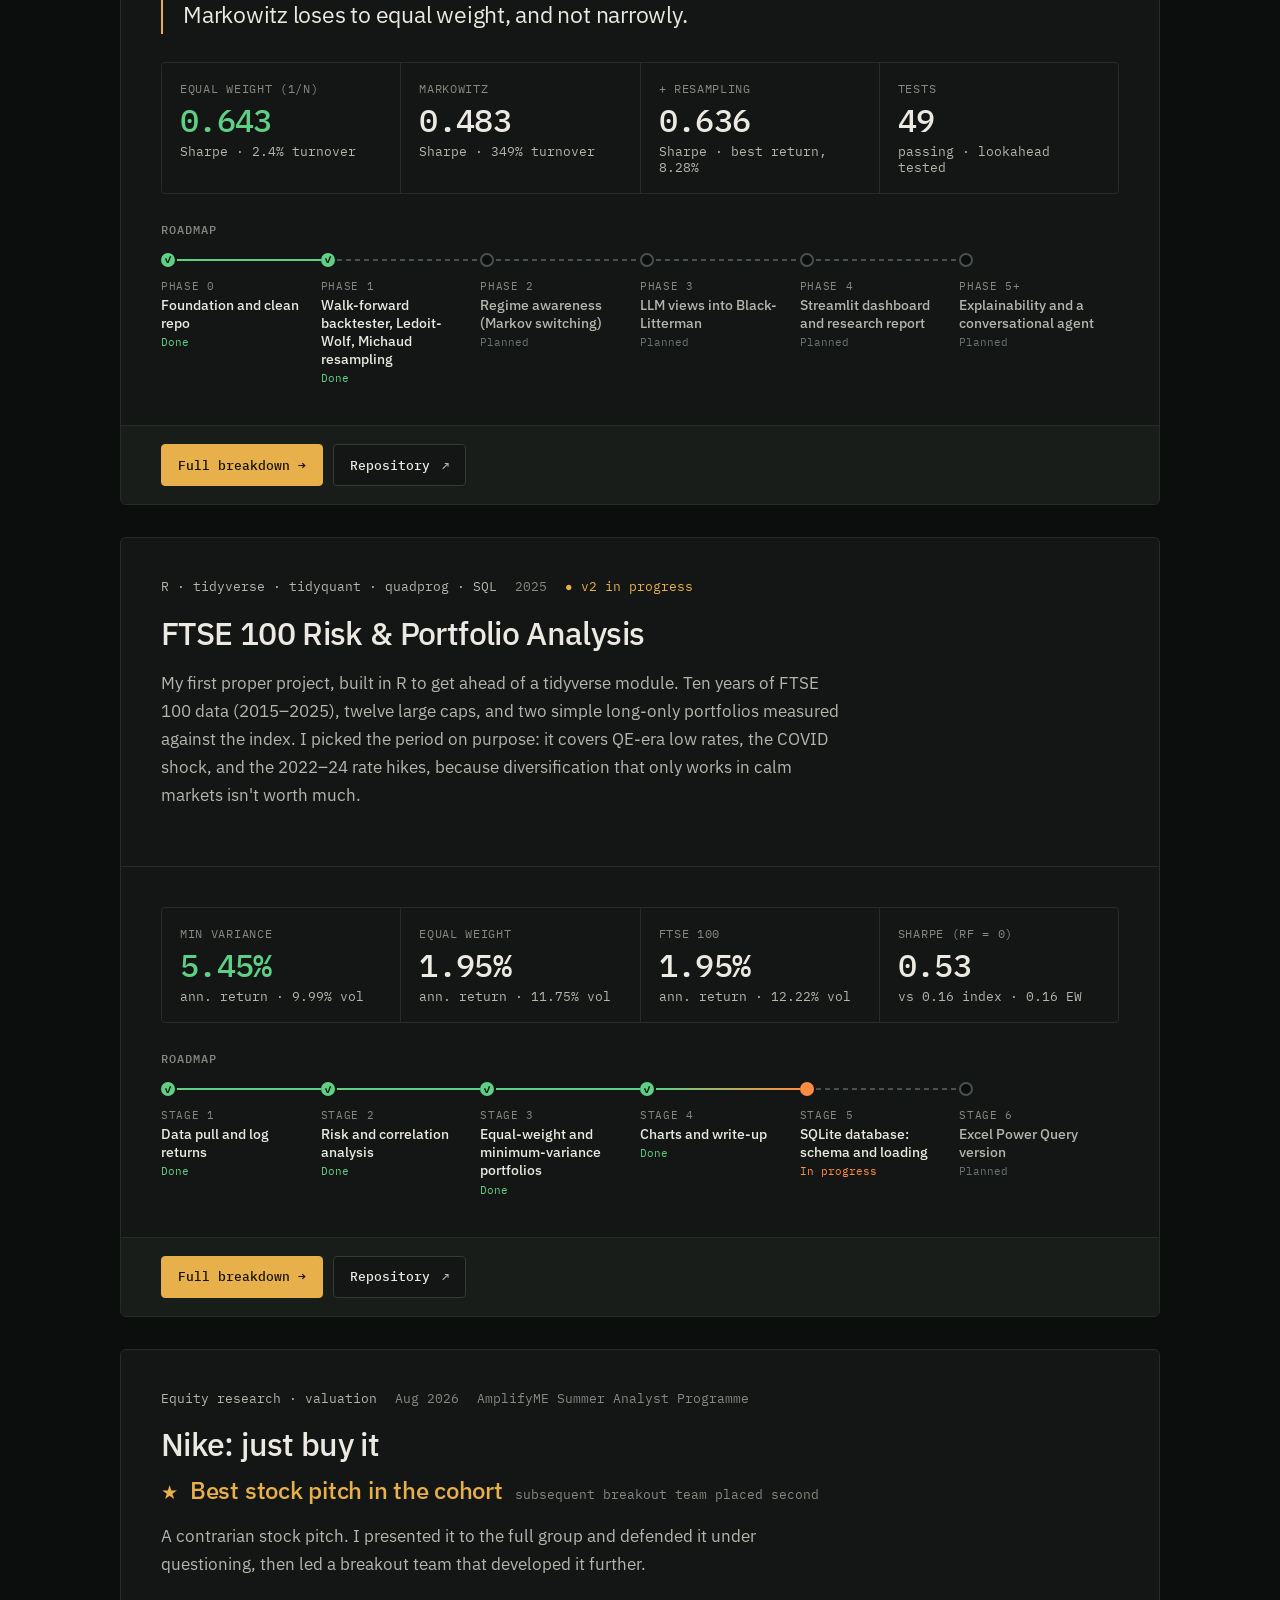
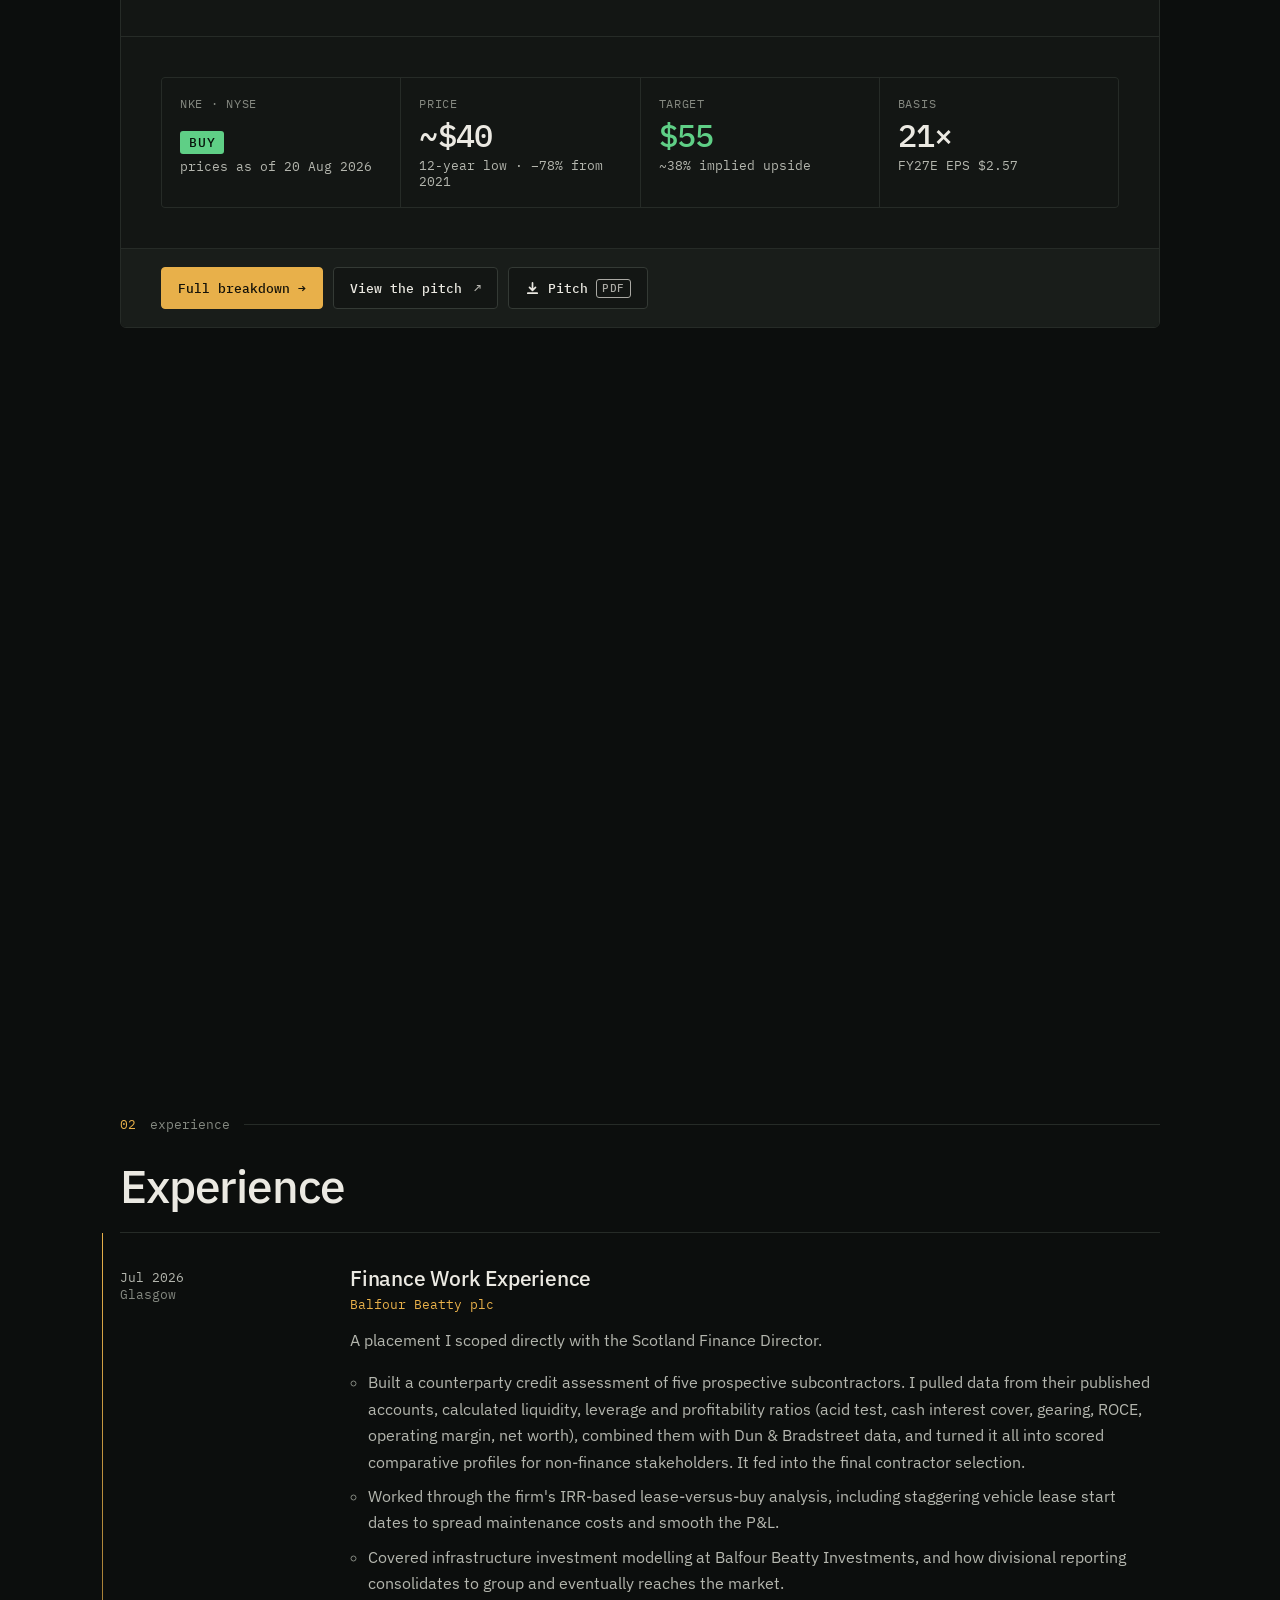
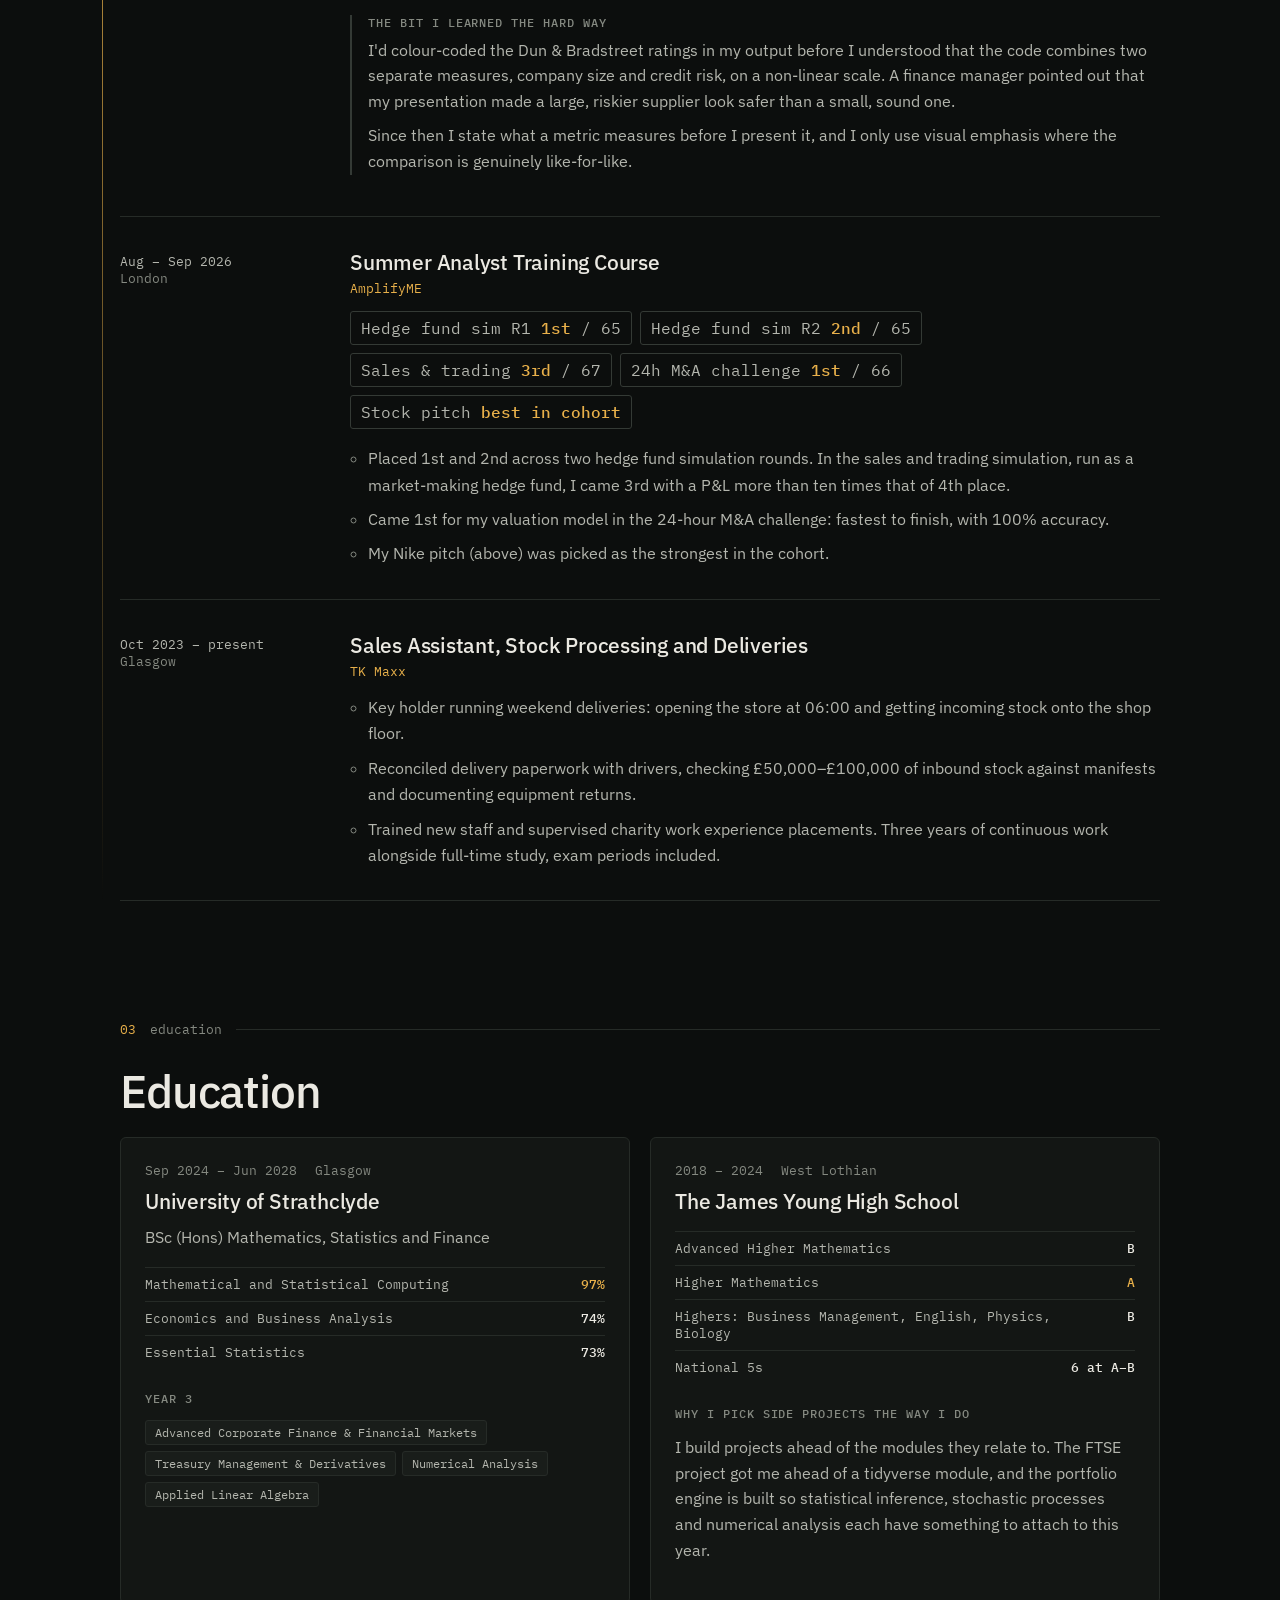
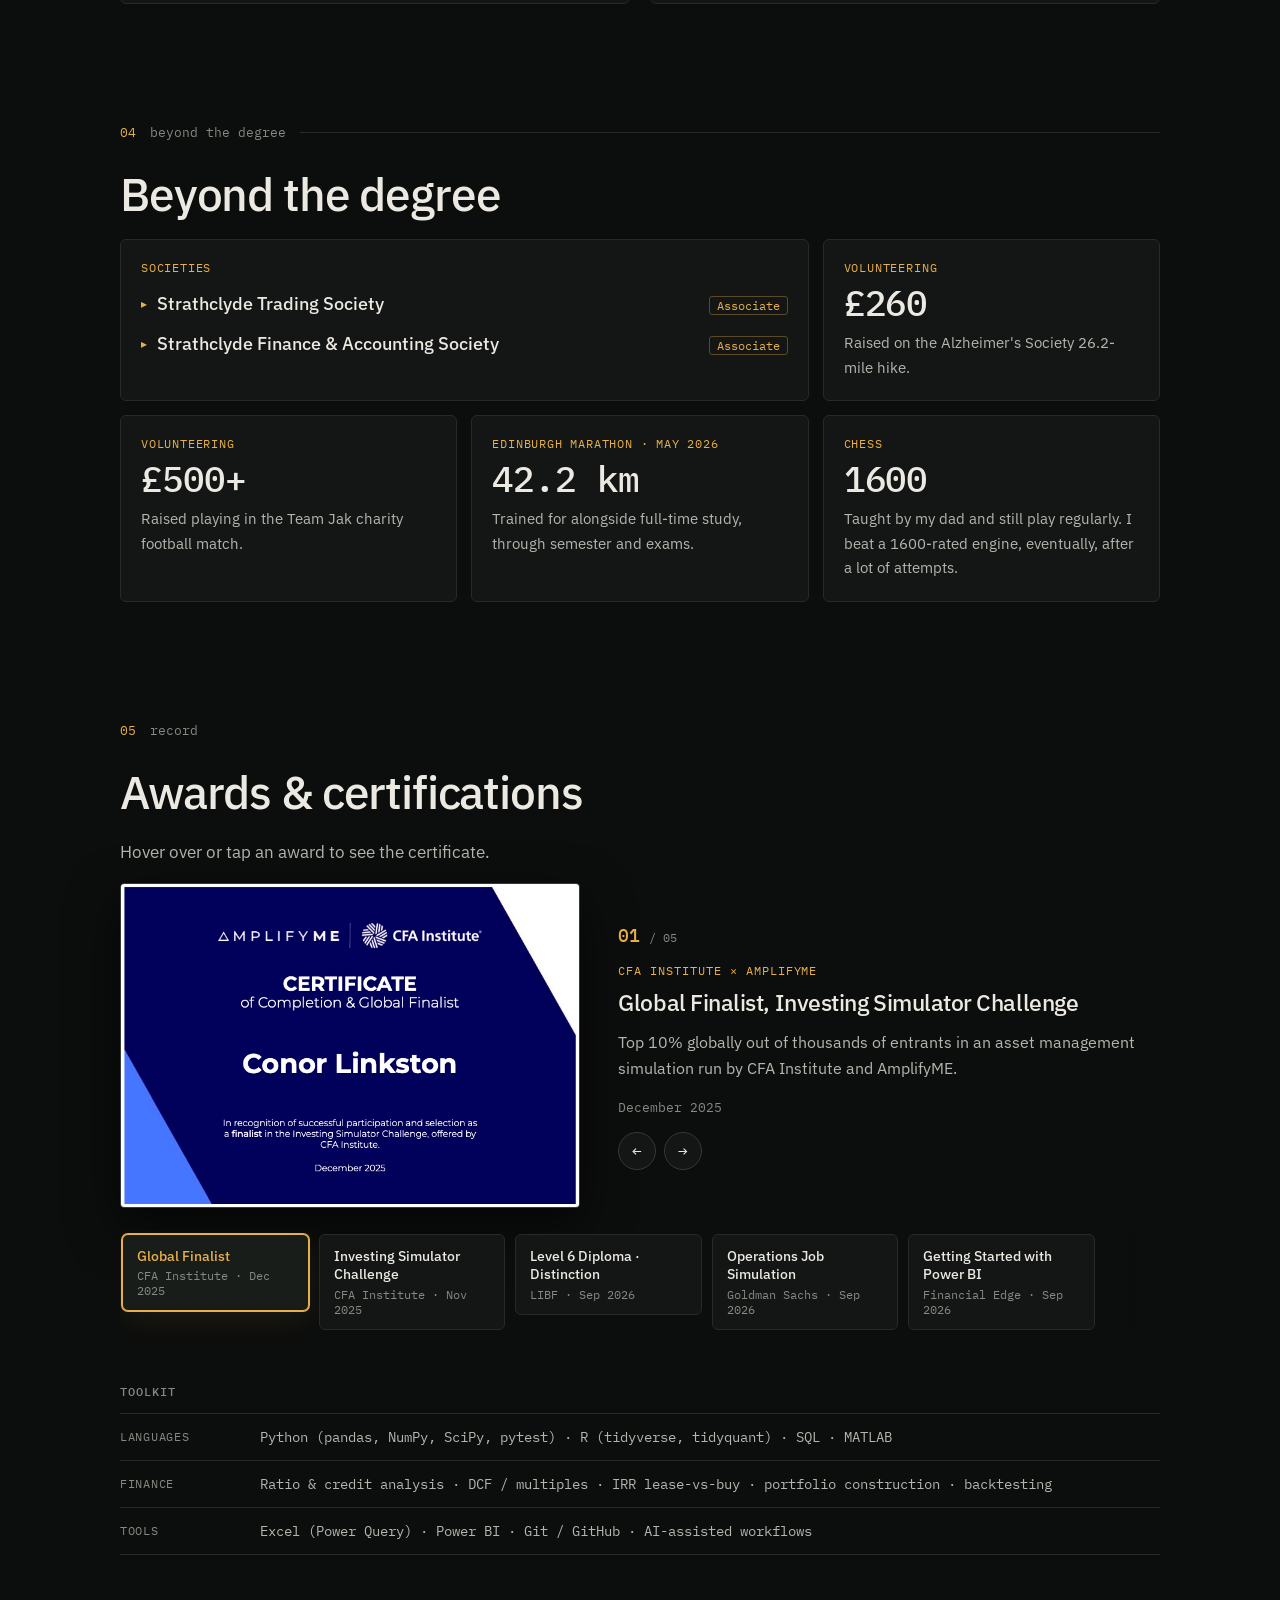
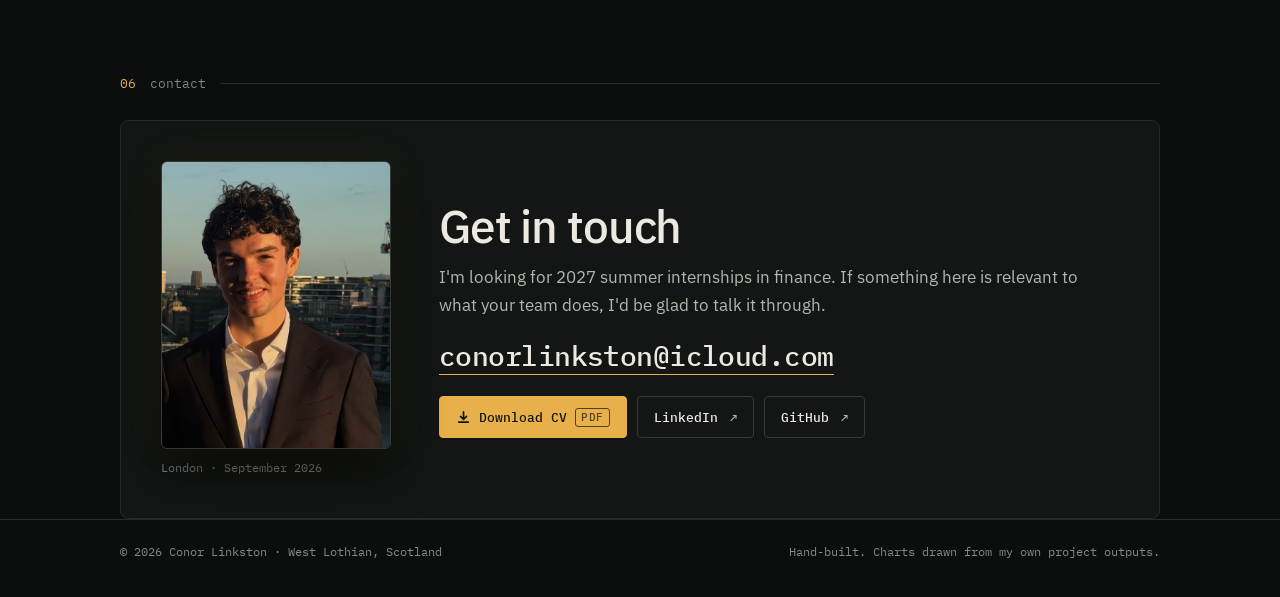
==== commit d12864d8: "Revert "Rework landing as a factsheet: live market status bar, asymmetric layout, drop stat boxes" T" ====
--- a/index.html
+++ b/index.html
@@ -18,7 +18,7 @@
   <link rel="preconnect" href="https://fonts.googleapis.com">
   <link rel="preconnect" href="https://fonts.gstatic.com" crossorigin>
   <link href="https://fonts.googleapis.com/css2?family=IBM+Plex+Mono:wght@400;500&family=IBM+Plex+Sans:wght@400;500&display=swap" rel="stylesheet">
-  <link rel="stylesheet" href="assets/style.css?v=16">
+  <link rel="stylesheet" href="assets/style.css?v=15">
   <script data-goatcounter="https://conorlinkston.goatcounter.com/count" async src="//gc.zgo.at/count.js"></script>
 </head>
 <body>
@@ -78,46 +78,31 @@
 <!-- ============================ HERO ============================ -->
 <section class="hero" id="top">
   <div class="glow" aria-hidden="true"></div>
-
-  <div class="wrap statusbar">
-    <span class="sb-item sb-status"><i aria-hidden="true"></i>Open to 2027 summer internships</span>
-    <span class="sb-item"><b>Available</b> Jun–Sep 2027</span>
-    <span class="sb-item"><b>Glasgow</b> <time id="clock">--:--:--</time></span>
-    <span class="sb-item" id="lse"><b>LSE</b> <span class="sb-state">—</span></span>
-  </div>
-
   <div class="wrap hero-inner">
-    <div class="hero-main">
-      <h1 class="hero-name" aria-label="Conor Linkston">
-        <span class="decode" data-text="Conor" aria-hidden="true">Conor</span>
-        <span class="decode" data-text="Linkston" aria-hidden="true">Linkston</span><span class="dot" aria-hidden="true">.</span>
-      </h1>
-      <figure class="candles" aria-label="Quarterly candlestick chart of my FTSE minimum-variance portfolio, 2015 to 2024, growing from £1.00 to £1.69">
-        <svg id="candles" viewBox="0 0 960 96" preserveAspectRatio="none" aria-hidden="true"></svg>
-        <figcaption class="mono"><span class="tag">MINVAR</span><span class="cap">my FTSE min-variance portfolio<span class="cap-x"> · quarterly</span> · 2015–24</span><b id="candle-last">£1.69</b></figcaption>
-      </figure>
-      <p class="role"><span class="decode-line" data-text="Mathematics, Statistics & Finance · University of Strathclyde">Mathematics, Statistics &amp; Finance · University of Strathclyde</span></p>
-      <p class="lede">I build models to test ideas in finance, and I <em>report what they find</em>, not what I hoped they would.</p>
-      <div class="links">
-        <a class="btn primary" href="#work">See the work <span class="down" aria-hidden="true">↓</span></a>
-        <a class="btn dl" href="assets/Conor_Linkston_CV.pdf" download="Conor_Linkston_CV.pdf"><svg class="ico" viewBox="0 0 16 16" aria-hidden="true"><path d="M8 2v8m0 0-3.2-3.2M8 10l3.2-3.2M3 13h10"/></svg>Download CV <span class="sub">PDF</span></a>
-        <a class="btn" href="https://www.linkedin.com/in/conorlinkston" target="_blank" rel="noopener noreferrer">LinkedIn</a>
-        <a class="btn" href="https://github.com/conor8568" target="_blank" rel="noopener noreferrer">GitHub</a>
-      </div>
-    </div>
-
-    <aside class="factsheet" aria-label="Factsheet">
-      <h2 class="fs-head mono">Factsheet</h2>
-      <dl>
-        <div><dt>Class</dt><dd>BSc Mathematics, Statistics &amp; Finance · Year 3</dd></div>
-        <div><dt>Focus</dt><dd>Portfolio construction · equity research</dd></div>
-        <div><dt>Stack</dt><dd>Python · R · SQL · Excel</dd></div>
-        <div><dt>Based</dt><dd>Glasgow, Scotland</dd></div>
-        <div><dt>Inception</dt><dd>Strathclyde, Sep 2024</dd></div>
-        <div><dt>Now building</dt><dd class="wip">FTSE pipeline into SQLite</dd></div>
-      </dl>
-      <a class="fs-link mono" href="#work">All four projects ↓</a>
-    </aside>
+    <p class="avail"><i aria-hidden="true"></i>Open to 2027 summer internships</p>
+    <h1 class="hero-name" aria-label="Conor Linkston">
+      <span class="decode" data-text="Conor" aria-hidden="true">Conor</span>
+      <span class="decode" data-text="Linkston" aria-hidden="true">Linkston</span><span class="dot" aria-hidden="true">.</span>
+    </h1>
+    <figure class="candles" aria-label="Quarterly candlestick chart of my FTSE minimum-variance portfolio, 2015 to 2024, growing from £1.00 to £1.69">
+      <svg id="candles" viewBox="0 0 960 96" preserveAspectRatio="none" aria-hidden="true"></svg>
+      <figcaption class="mono"><span class="tag">MINVAR</span><span class="cap">my FTSE min-variance portfolio<span class="cap-x"> · quarterly</span> · 2015–24</span><b id="candle-last">£1.69</b></figcaption>
+    </figure>
+    <p class="role"><span class="decode-line" data-text="Mathematics, Statistics & Finance · University of Strathclyde">Mathematics, Statistics &amp; Finance · University of Strathclyde</span></p>
+    <p class="lede">I build models to test ideas in finance, and I <em>report what they find</em>, not what I hoped they would.</p>
+    <div class="links">
+      <a class="btn primary" href="#work">See the work <span class="down" aria-hidden="true">↓</span></a>
+      <a class="btn dl" href="assets/Conor_Linkston_CV.pdf" download="Conor_Linkston_CV.pdf"><svg class="ico" viewBox="0 0 16 16" aria-hidden="true"><path d="M8 2v8m0 0-3.2-3.2M8 10l3.2-3.2M3 13h10"/></svg>Download CV <span class="sub">PDF</span></a>
+      <a class="btn" href="https://www.linkedin.com/in/conorlinkston" target="_blank" rel="noopener noreferrer">LinkedIn</a>
+      <a class="btn" href="https://github.com/conor8568" target="_blank" rel="noopener noreferrer">GitHub</a>
+    </div>
+  </div>
+
+  <div class="wrap hero-stats" aria-label="Headline numbers">
+    <div><span class="count" data-to="1" data-suffix="st">1st</span><small>of 66 · 24h M&amp;A challenge</small></div>
+    <div><span class="count" data-to="10" data-prefix="top " data-suffix="%">top 10%</span><small>CFA Institute global finalist</small></div>
+    <div><span class="count" data-to="97" data-suffix="%">97%</span><small>Maths &amp; Stats Computing</small></div>
+    <div><span class="count" data-to="10" data-prefix="&gt;" data-suffix="×">&gt;10×</span><small>my P&amp;L vs 4th place · trading sim</small></div>
   </div>
 </section>
 
@@ -560,6 +545,6 @@
 
 <script src="assets/data.js?v=13"></script>
 <script src="assets/charts.js?v=13"></script>
-<script src="assets/site.js?v=16"></script>
+<script src="assets/site.js?v=14"></script>
 </body>
 </html>
--- a/assets/style.css
+++ b/assets/style.css
@@ -833,46 +833,3 @@
 @media (max-width: 760px) { .bar nav a[aria-haspopup]::after { display: none; } }
 .work-dd { width: 560px; background: #0a0c0b; }
 .dd-row { grid-template-columns: 86px 178px 1fr; }
-
-/* ================= v8: factsheet landing ================= */
-.statusbar {
-  display: flex; flex-wrap: wrap; align-items: center; gap: 0;
-  border: 1px solid var(--line); border-radius: 4px; background: color-mix(in srgb, var(--surface) 80%, transparent);
-  font: 400 11.5px var(--mono); color: var(--text-2); letter-spacing: .04em; text-transform: uppercase;
-  width: 100%; margin-bottom: clamp(20px, 4vh, 44px); overflow: hidden;
-}
-.sb-item { display: inline-flex; align-items: center; gap: 7px; padding: 8px 14px; border-right: 1px solid var(--line); white-space: nowrap; }
-.sb-item:last-child { border-right: 0; }
-.sb-item b { font-weight: 400; color: var(--muted); }
-.sb-status i { width: 7px; height: 7px; border-radius: 50%; background: var(--good); box-shadow: 0 0 0 0 #5fcf8699; animation: pulse 2s infinite; }
-.sb-status { color: var(--text); }
-#clock { font-variant-numeric: tabular-nums; color: var(--text); }
-#lse .sb-state { color: var(--muted); }
-#lse.open .sb-state { color: var(--good); }
-#lse.shut .sb-state { color: var(--muted); }
-@media (prefers-reduced-motion: reduce) { .sb-status i { animation: none; } }
-
-.hero-inner { display: grid; grid-template-columns: minmax(0, 1fr) minmax(220px, 290px); gap: clamp(28px, 4vw, 64px); align-items: start; }
-.hero-main { min-width: 0; }
-
-.factsheet { border-left: 1px solid var(--line); padding-left: clamp(18px, 2.4vw, 32px); align-self: stretch; }
-.fs-head { font: 400 11px var(--mono); text-transform: uppercase; letter-spacing: .14em; color: var(--accent); margin: 6px 0 16px; }
-.factsheet dl { margin: 0; display: grid; gap: 0; }
-.factsheet dl > div { display: grid; gap: 2px; padding: 10px 0; border-top: 1px solid var(--line); }
-.factsheet dt { font: 400 10.5px var(--mono); text-transform: uppercase; letter-spacing: .08em; color: var(--muted); }
-.factsheet dd { margin: 0; font-size: 13.5px; line-height: 1.45; color: var(--text-2); }
-.factsheet dd.wip { color: #ff8c42; }
-.factsheet dd.wip::before { content: "▸ "; }
-.fs-link { display: inline-block; margin-top: 16px; font-size: 12px; color: var(--accent); text-decoration: none; }
-.fs-link:hover { text-decoration: underline; text-underline-offset: 3px; }
-
-@media (max-width: 1020px) {
-  .hero-inner { grid-template-columns: 1fr; }
-  .factsheet { border-left: 0; border-top: 1px solid var(--line); padding: 20px 0 0; margin-top: 8px; }
-  .factsheet dl { grid-template-columns: 1fr 1fr; gap: 0 24px; }
-}
-@media (max-width: 560px) {
-  .statusbar { font-size: 10.5px; }
-  .sb-item { padding: 7px 10px; }
-  .factsheet dl { grid-template-columns: 1fr; }
-}
